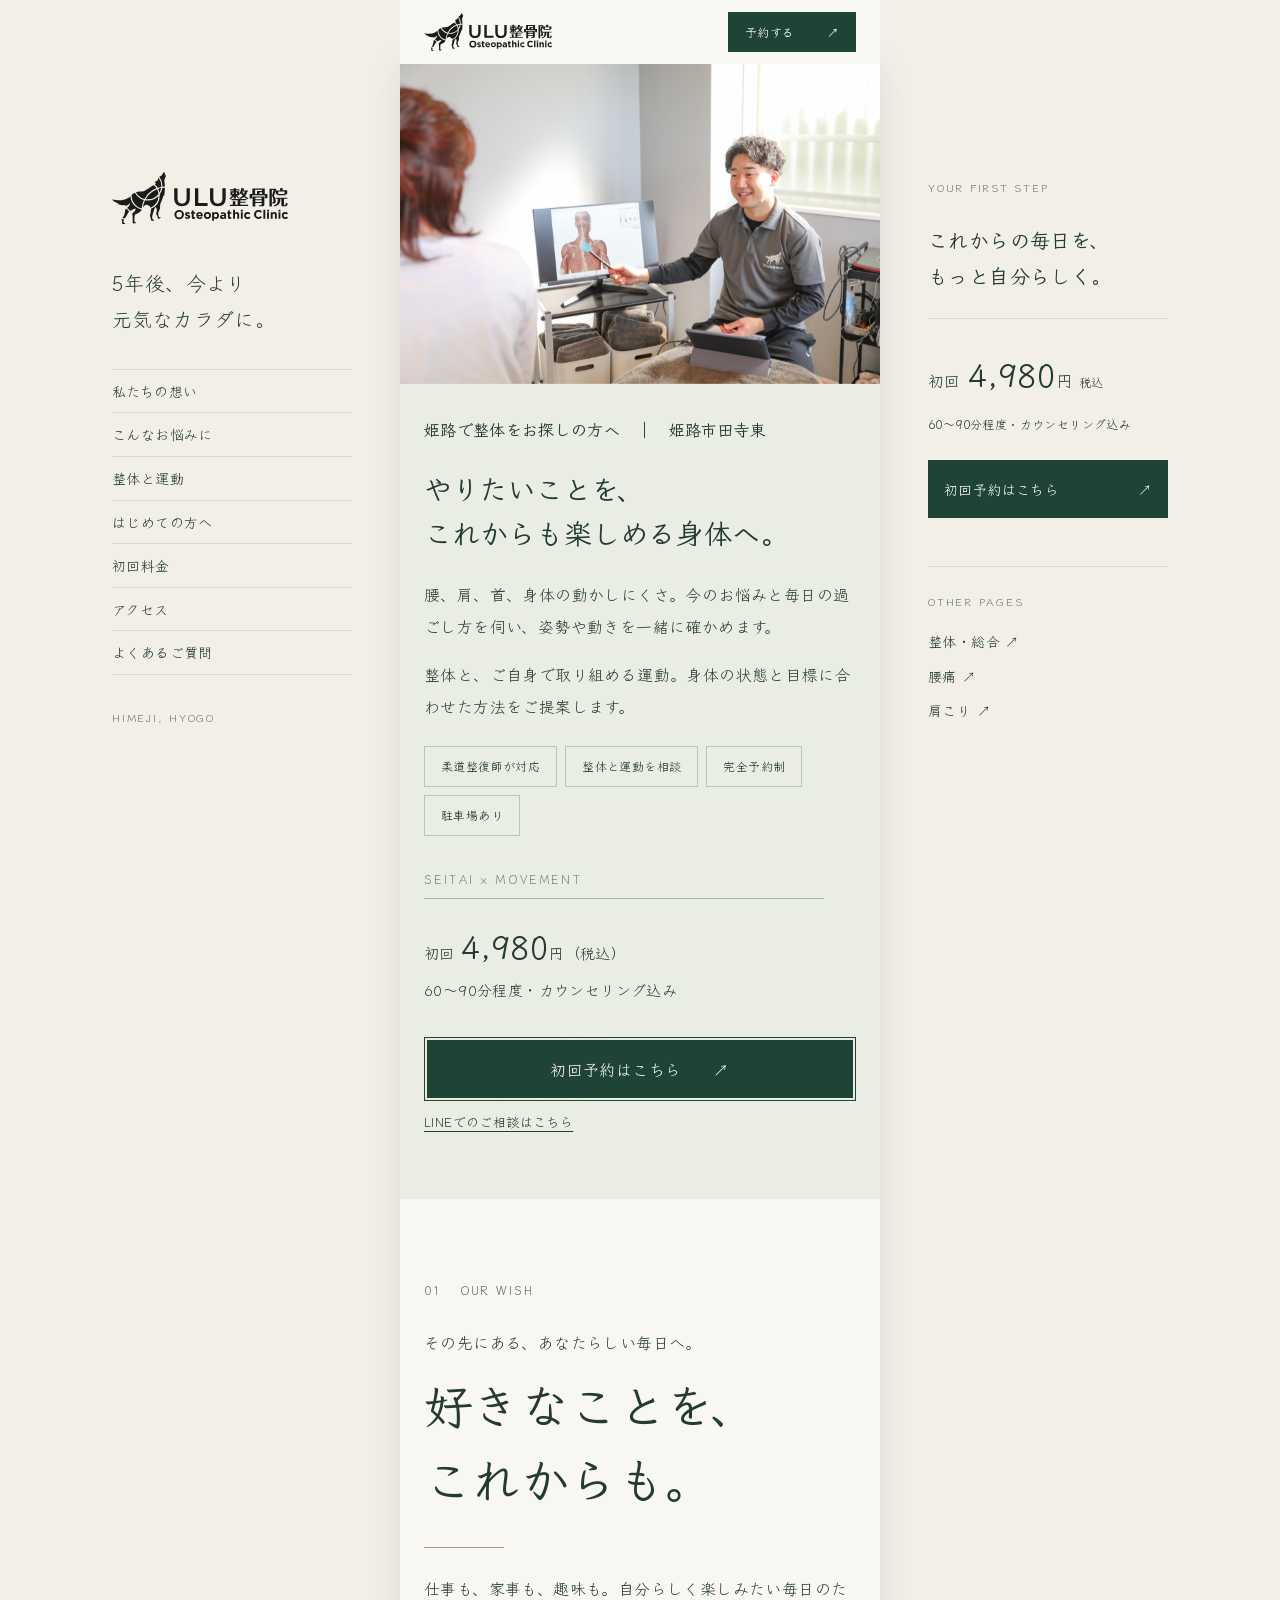
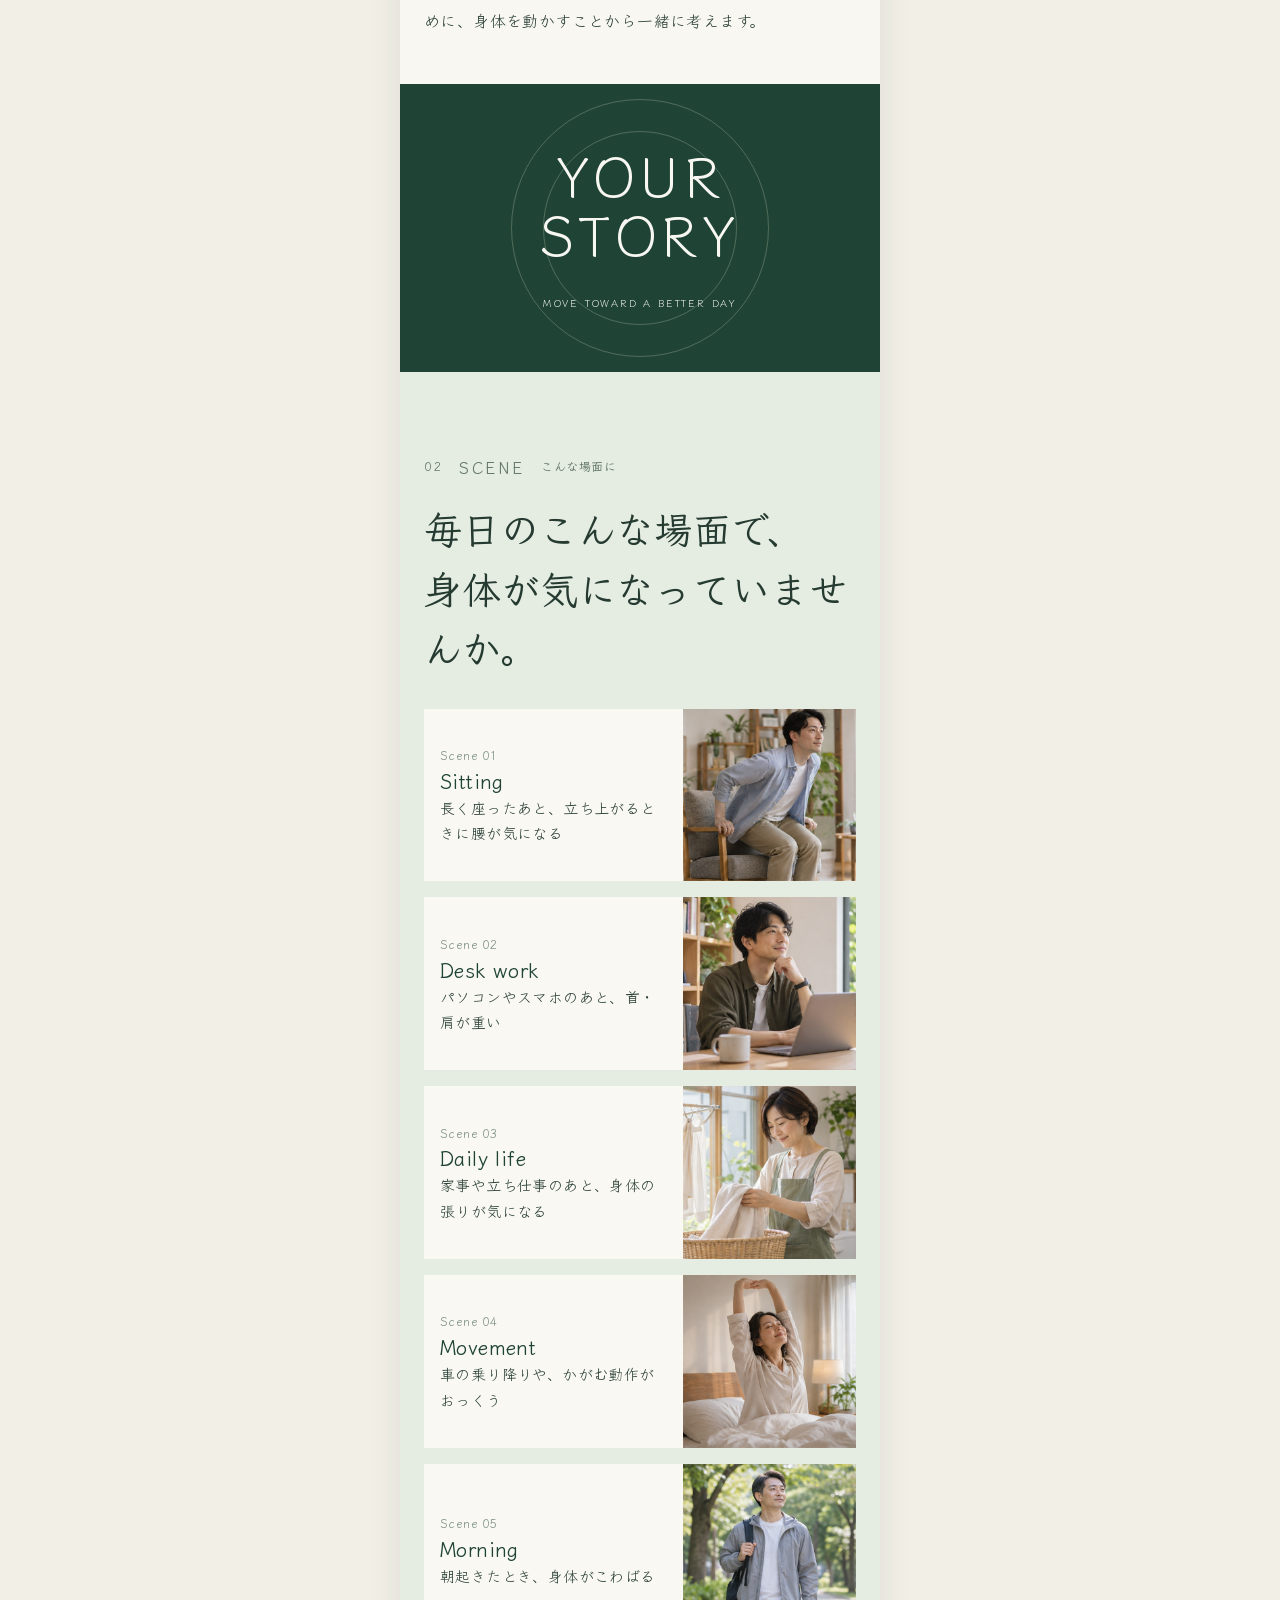
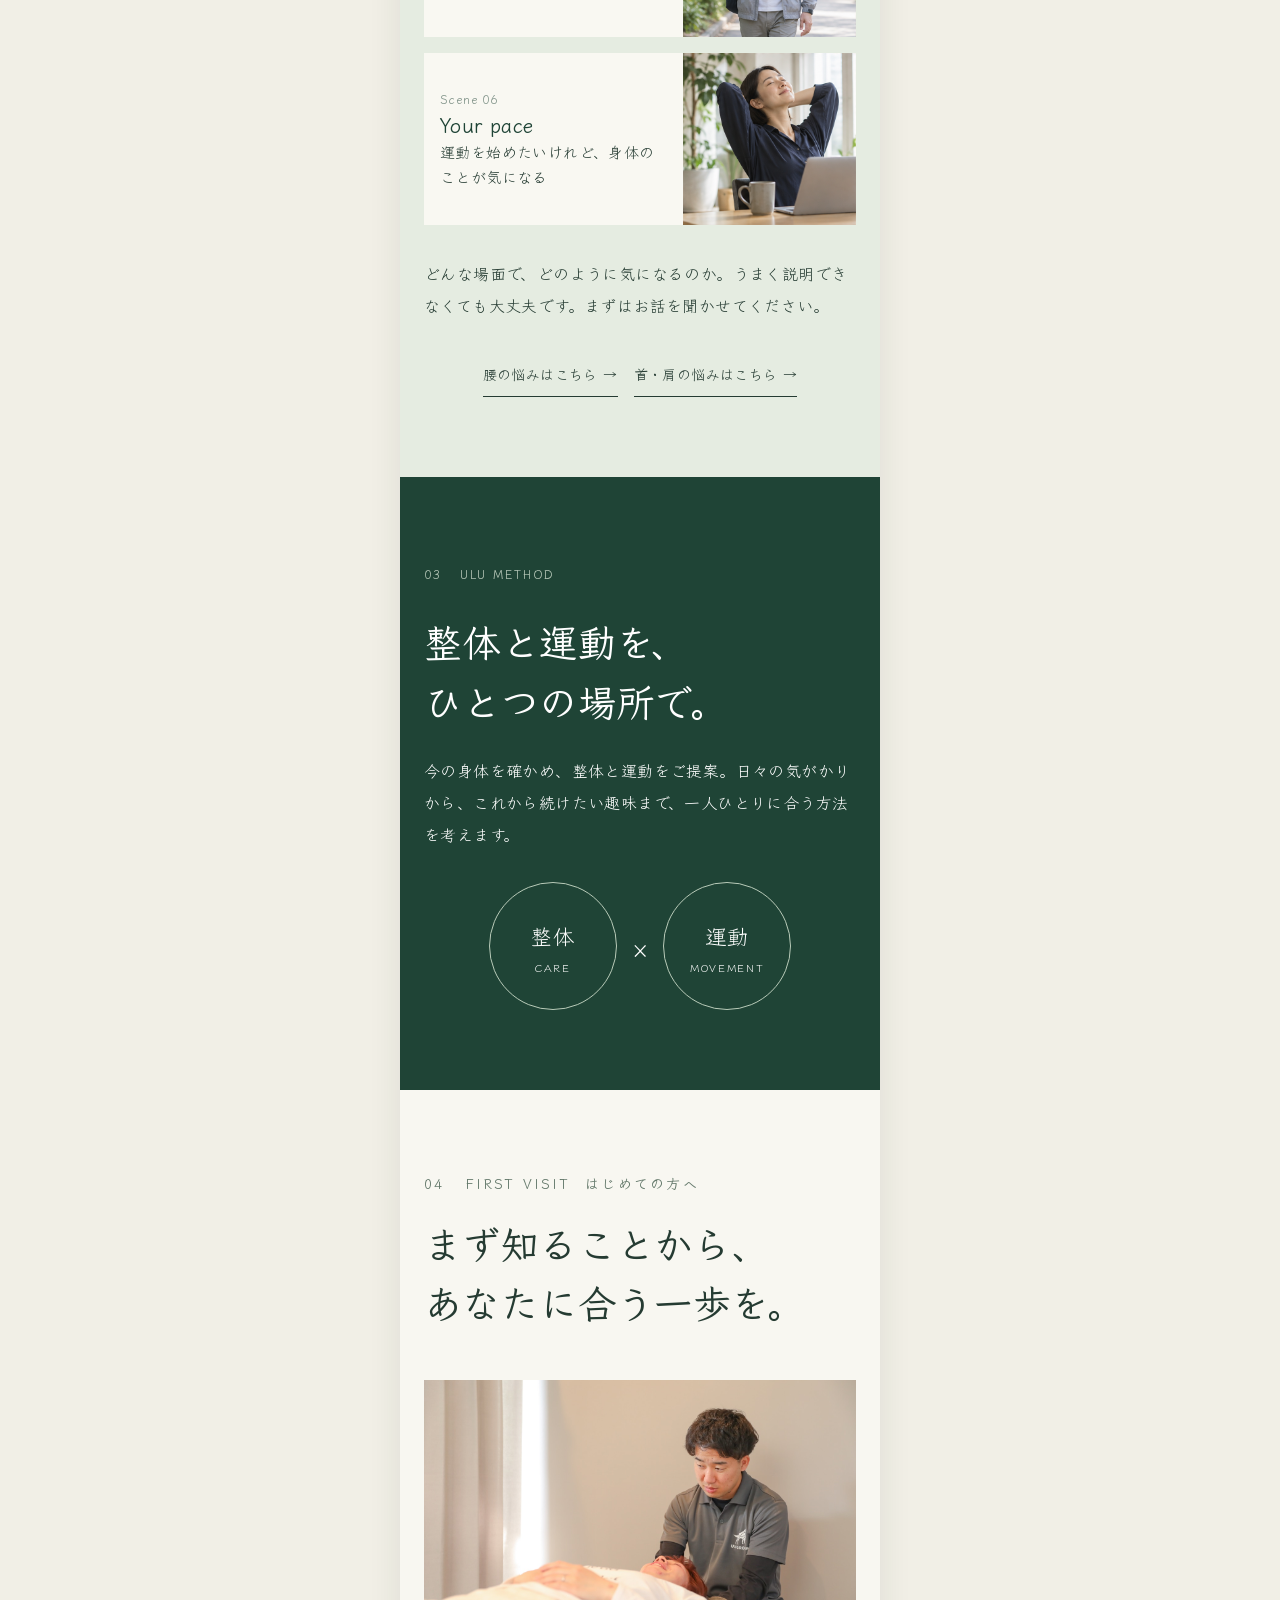
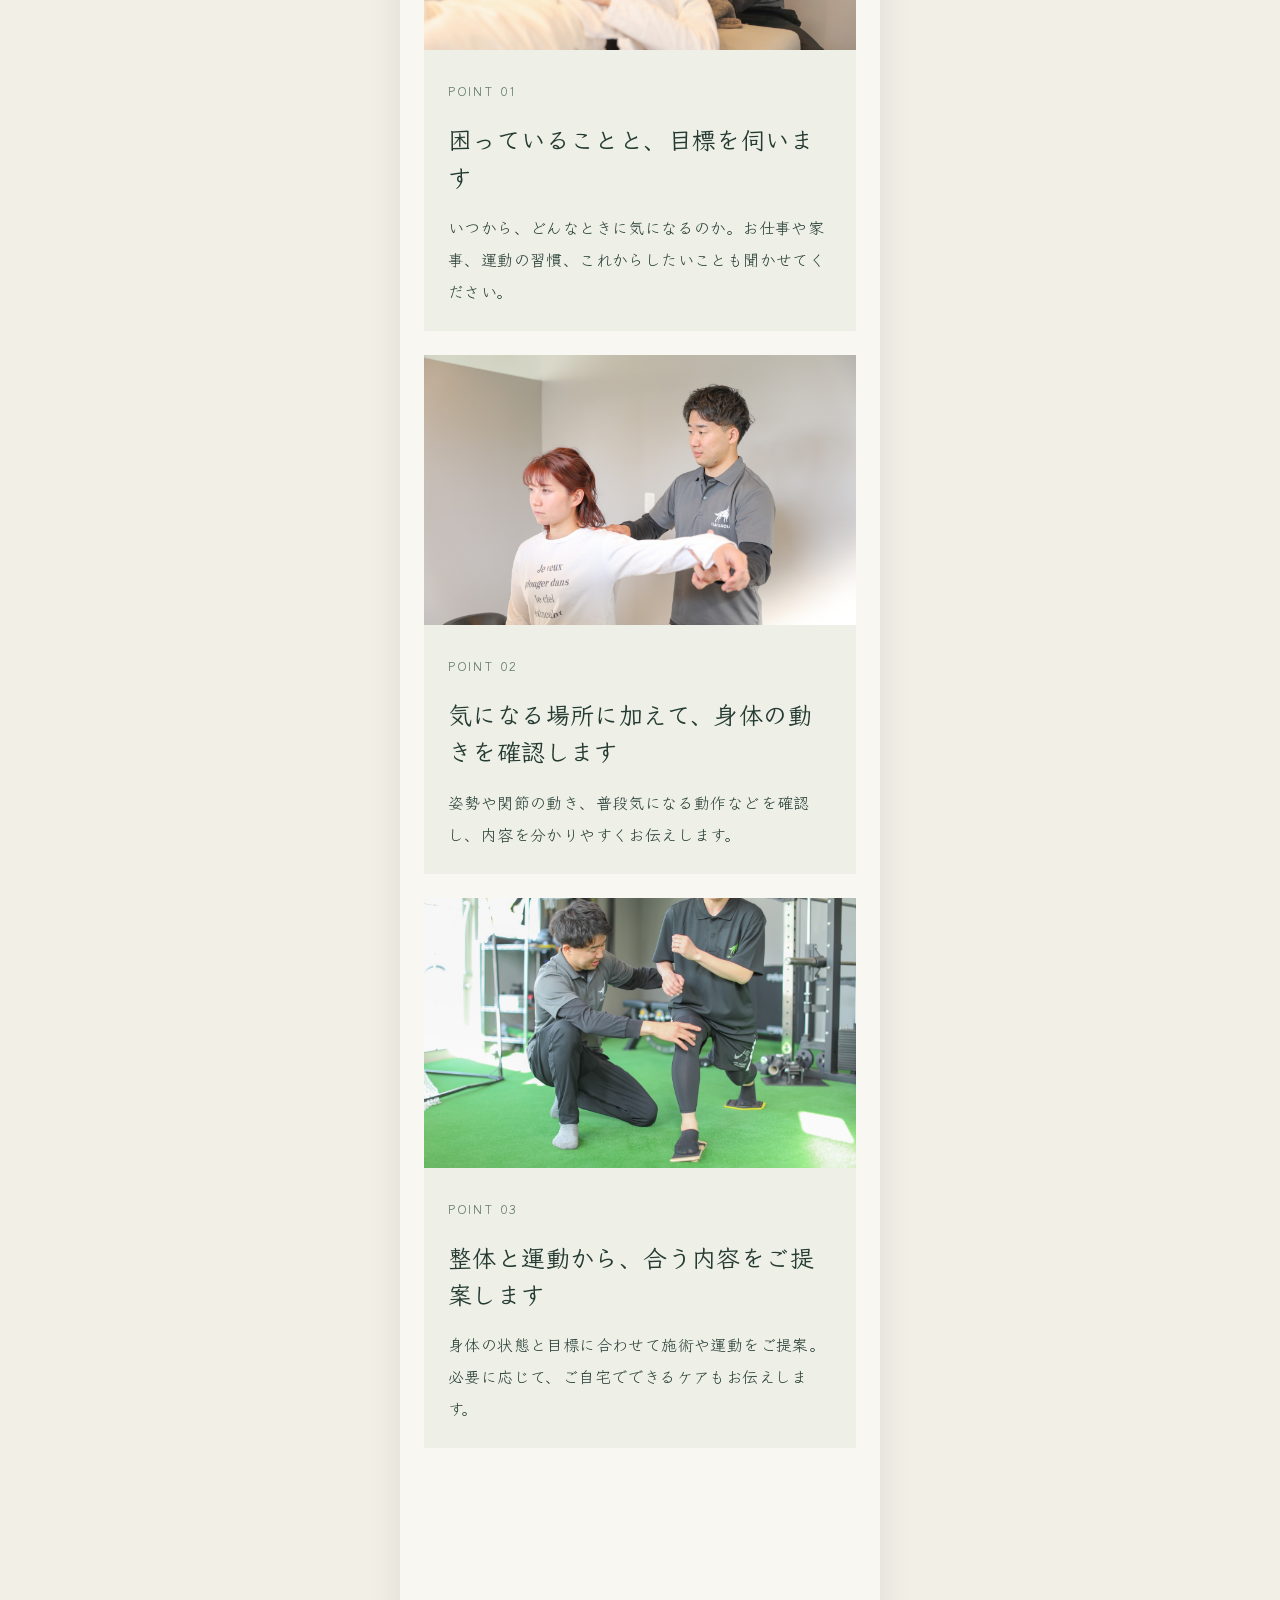
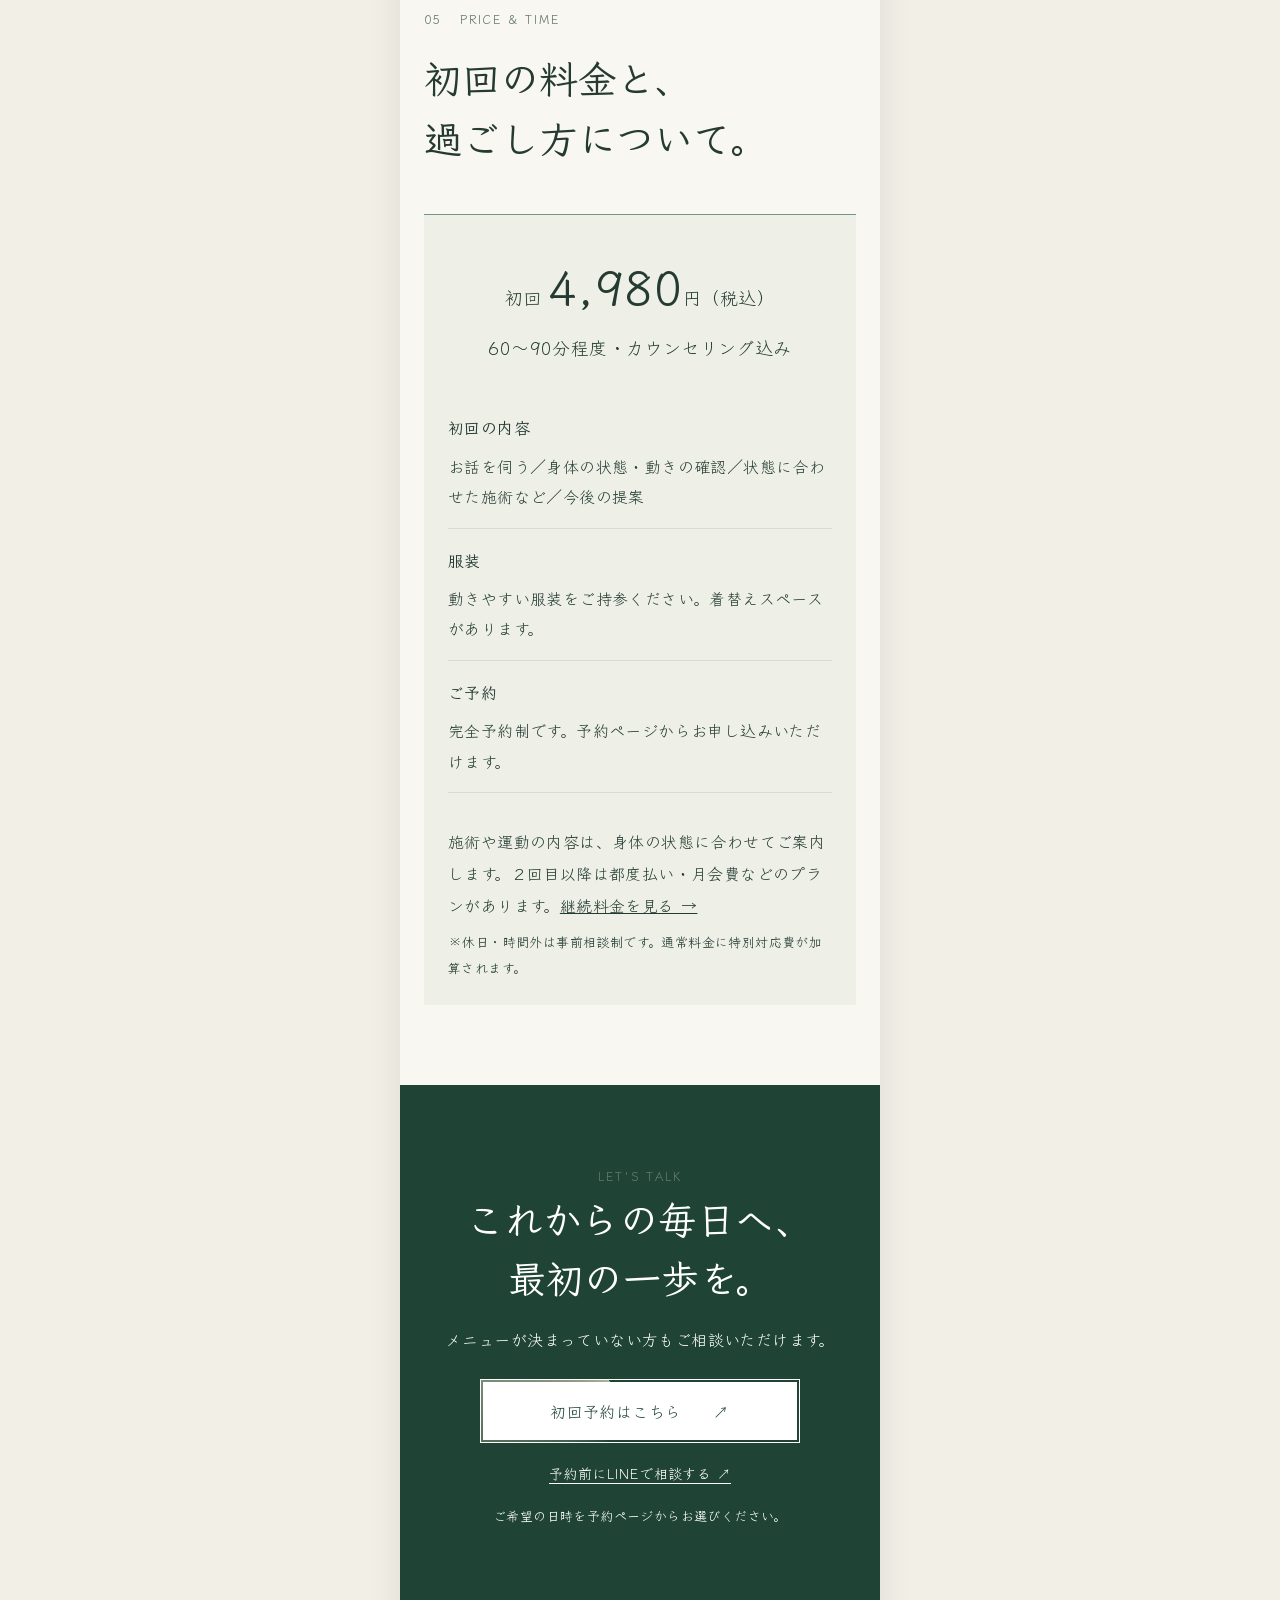
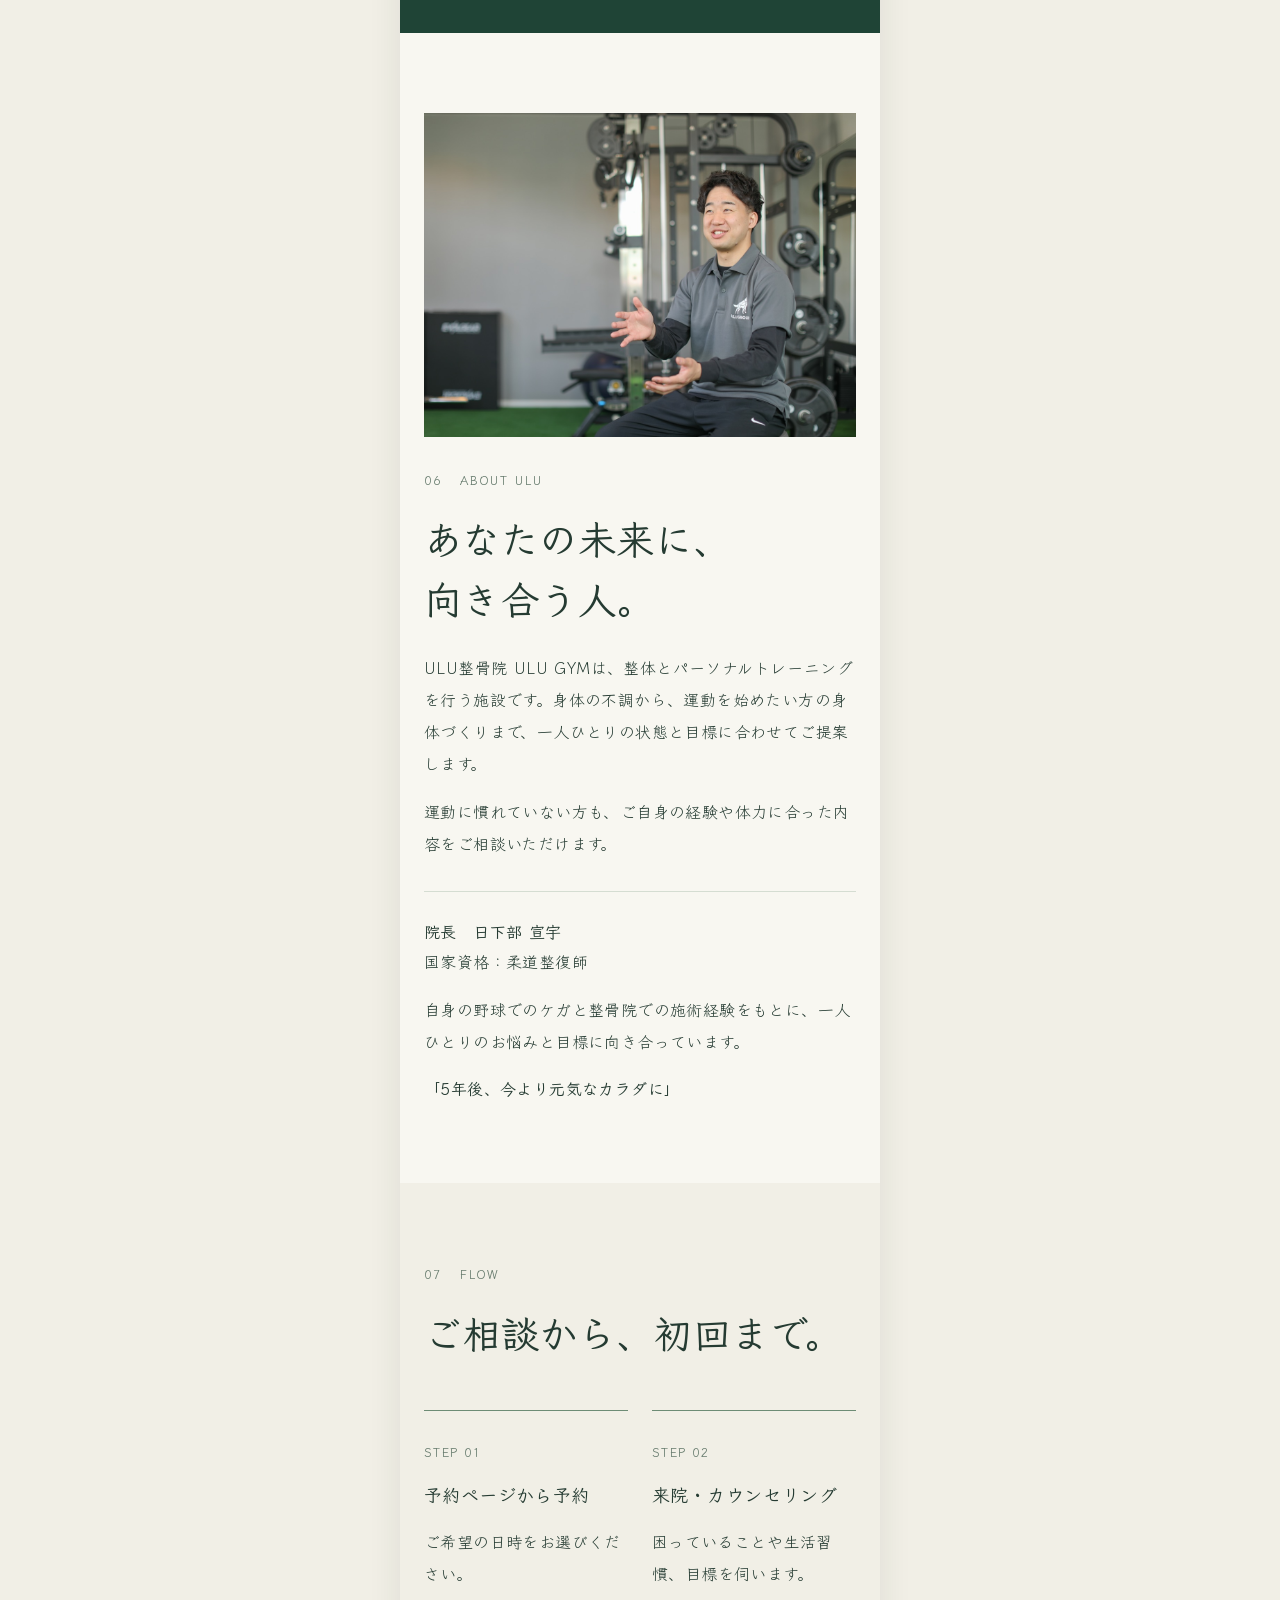
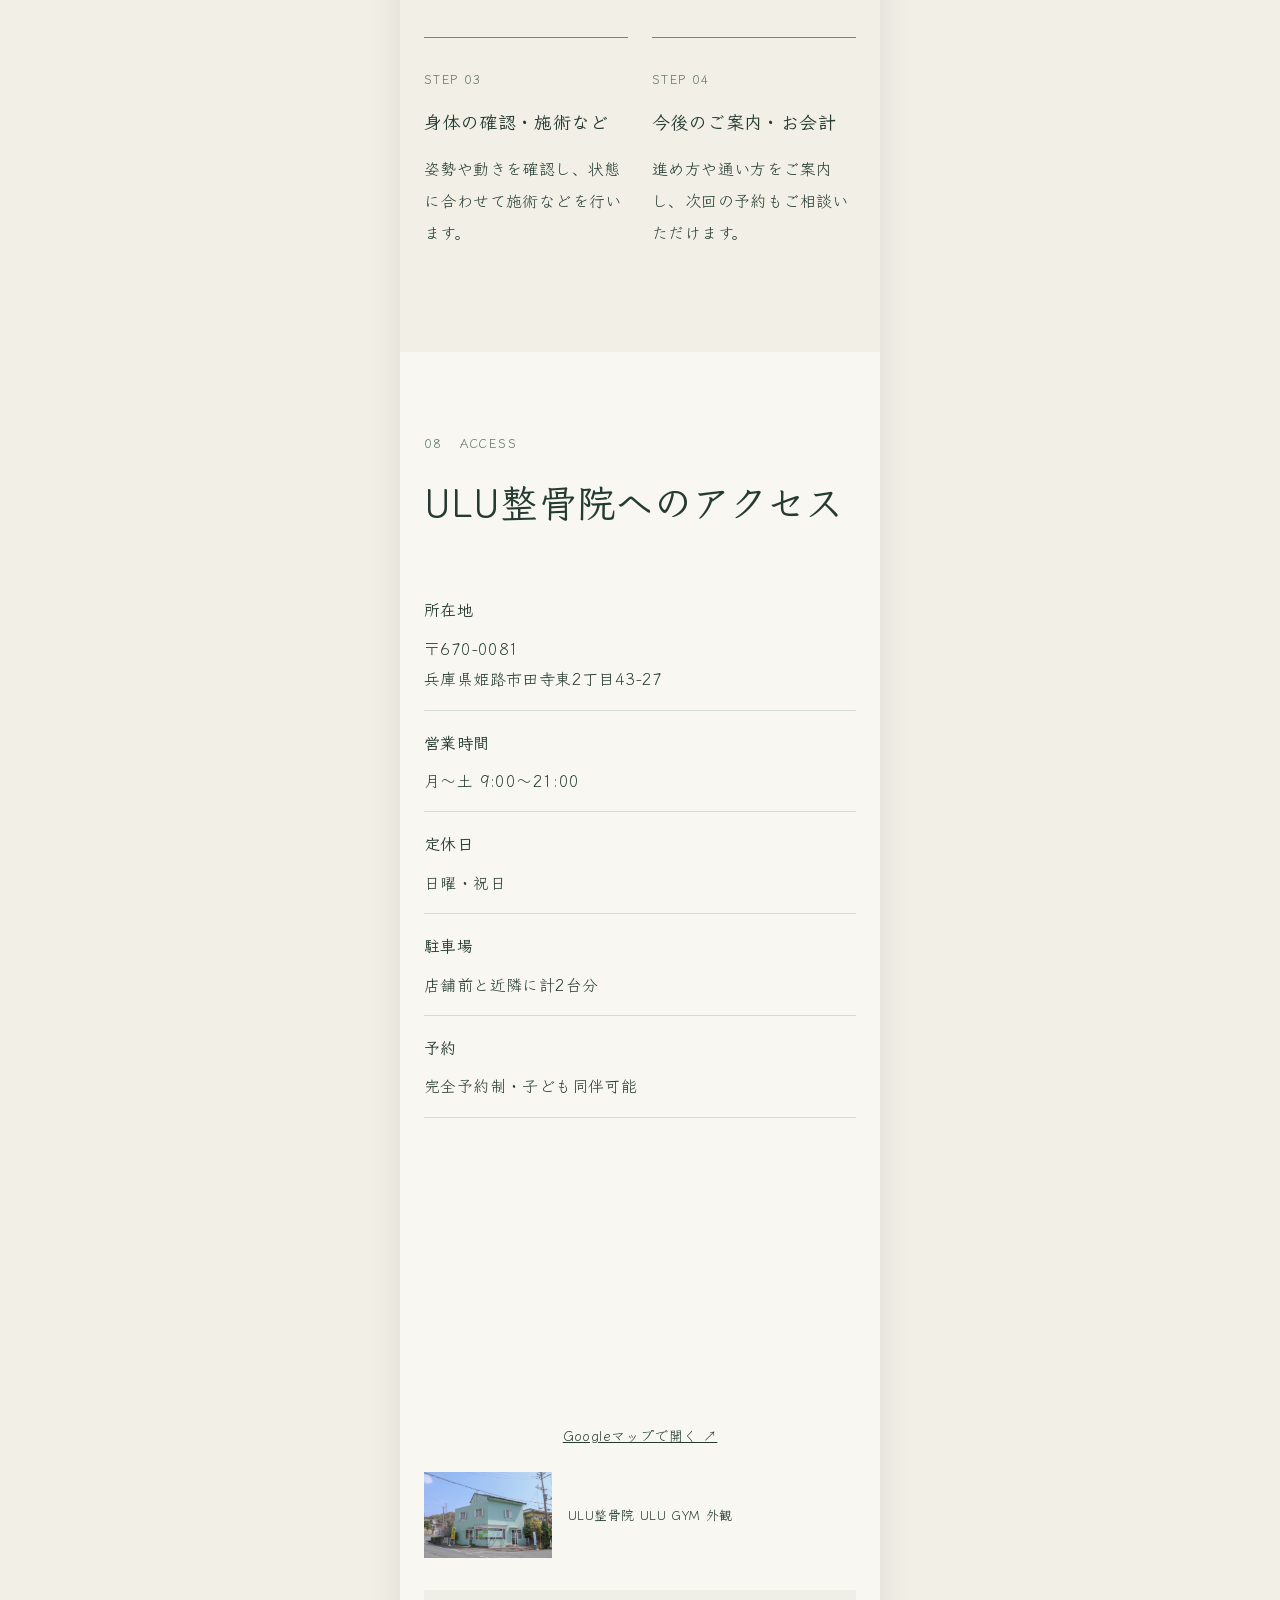
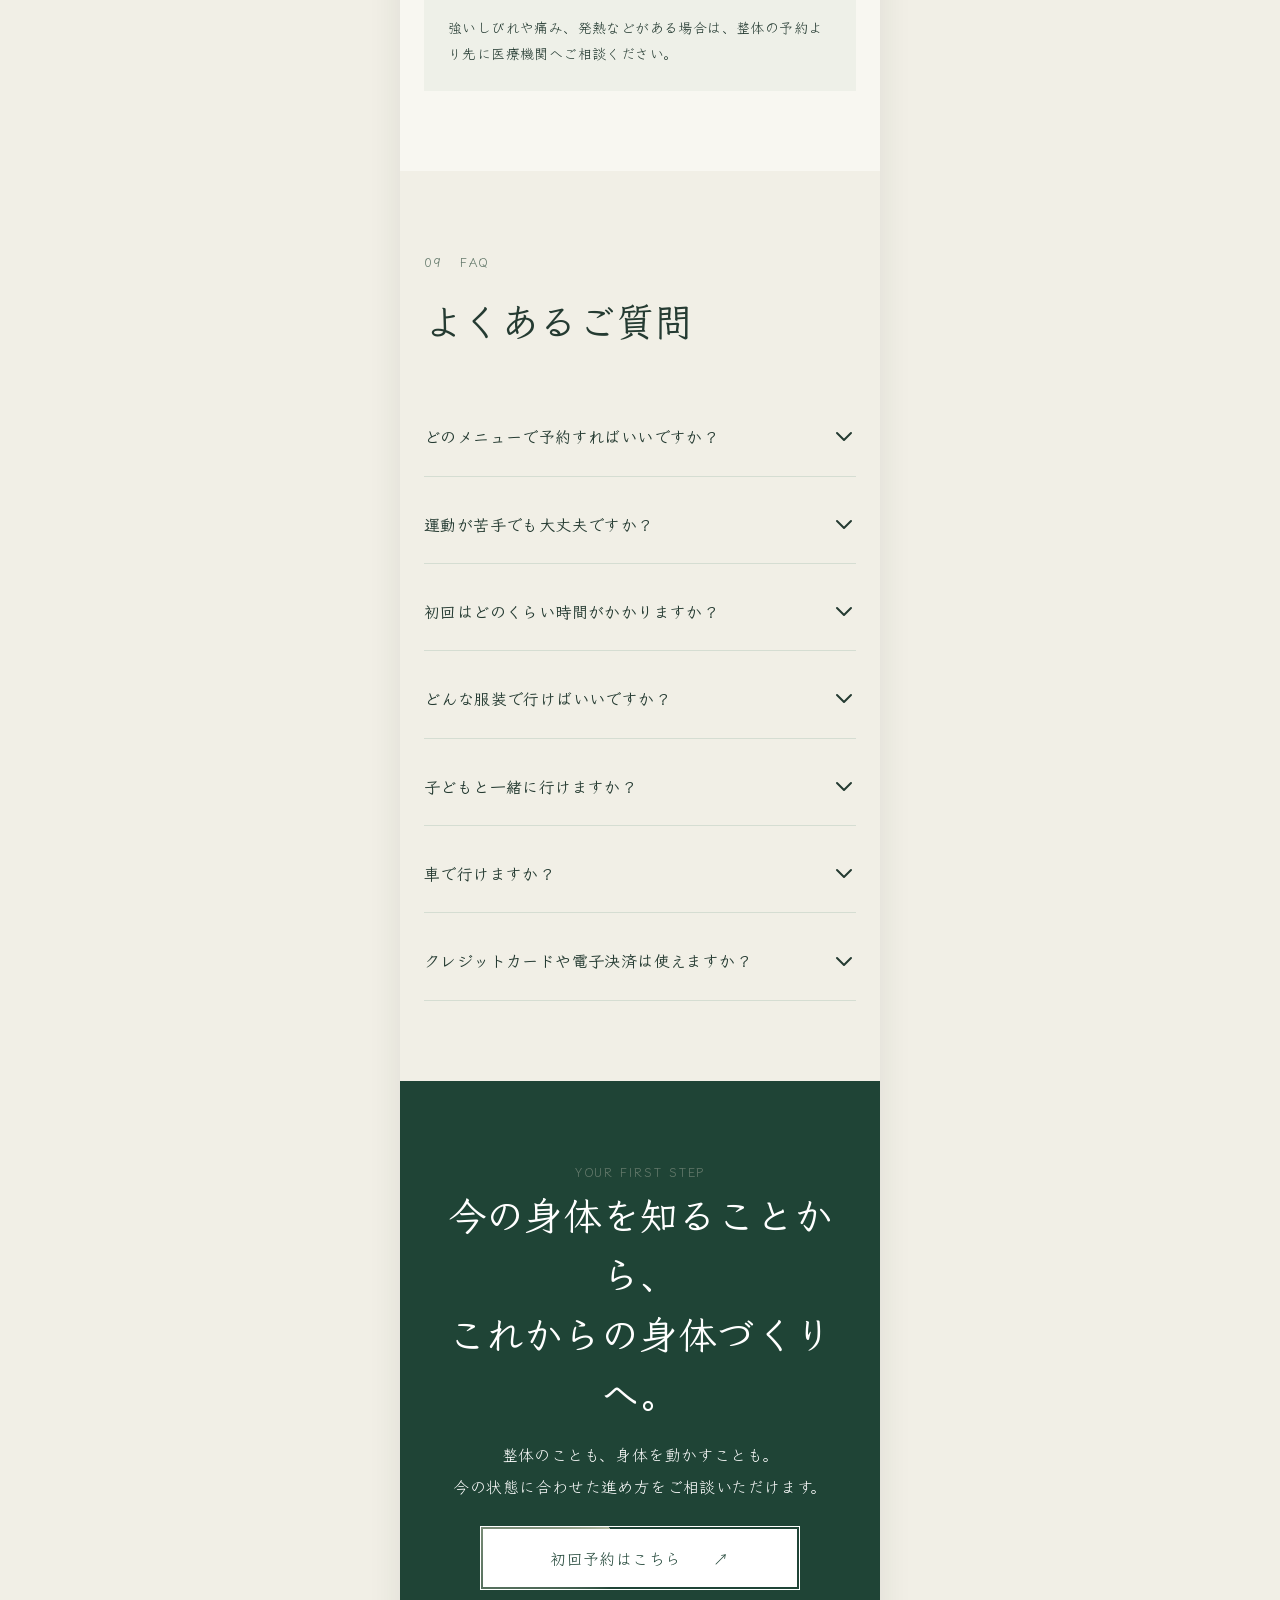
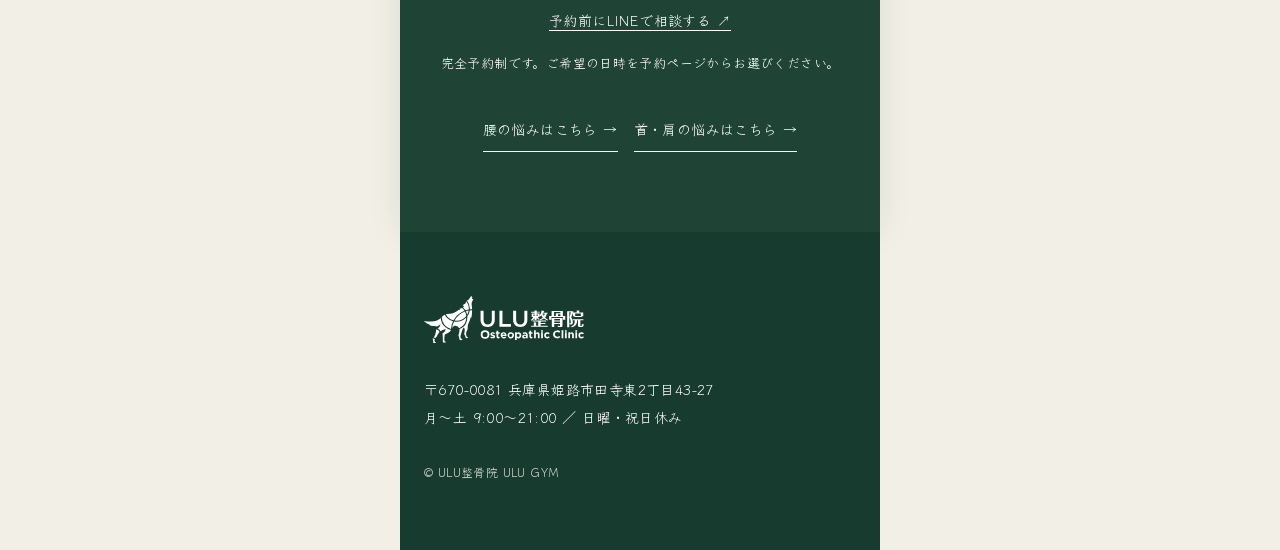
==== index.html @ b22b10d1 "Prepare LP measurement for GTM" ====
<!doctype html><html lang="ja"><head><meta charset="utf-8"><meta name="viewport" content="width=device-width,initial-scale=1"><meta name="description" content="姫路市田寺東のULU整骨院。整体と運動を通じて、身体の悩みやこれからの目標に合わせたケアをご提案します。"><title>姫路で整体をお探しの方へ｜ULU整骨院</title><link rel="stylesheet" href="style.css?v=11"><script defer src="motion.js?v=1"></script><script>(function(w,d,s,l,i){w[l]=w[l]||[];w[l].push({'gtm.start':new Date().getTime(),event:'gtm.js'});var f=d.getElementsByTagName(s)[0],j=d.createElement(s),dl=l!='dataLayer'?'&l='+l:'';j.async=true;j.src='https://www.googletagmanager.com/gtm.js?id='+i+dl;f.parentNode.insertBefore(j,f);})(window,document,'script','dataLayer','GTM-WN6FW2GV');</script><script defer src="tracking.js?v=1"></script></head><body data-theme="general"><noscript><iframe src="https://www.googletagmanager.com/ns.html?id=GTM-WN6FW2GV" height="0" width="0" style="display:none;visibility:hidden" title="Google Tag Manager"></iframe></noscript><header><a class="logo" href="index.html" aria-label="ULU整骨院 トップ"><img src="assets/ulu-clinic-logo-black.svg" alt="" width="136" height="40"></a><span>姫路市田寺東・完全予約制</span><a class="head-cta" href="https://appointment-system.net/book?src=lp_top">予約する <b>↗</b></a></header><main id="app"><section id="top" class="hero"><div class="wrap hero-grid"><div class="hero-copy"><div class="eyebrow">姫路で整体をお探しの方へ　｜　姫路市田寺東</div><h1>やりたいことを、<br>これからも楽しめる身体へ。</h1><p>腰、肩、首、身体の動かしにくさ。今のお悩みと毎日の過ごし方を伺い、姿勢や動きを一緒に確かめます。</p><p>整体と、ご自身で取り組める運動。身体の状態と目標に合わせた方法をご提案します。</p><div class="tags"><span>柔道整復師が対応</span><span>整体と運動を相談</span><span>完全予約制</span><span>駐車場あり</span></div><div class="hero-kicker">SEITAI <span>×</span> MOVEMENT</div><div class="price-inline">初回 <strong>4,980</strong>円（税込）<br>60〜90分程度・カウンセリング込み</div><a class="button shimmer-button" href="https://appointment-system.net/book?src=lp_top"><span class="shimmer-spark" aria-hidden="true"><span class="shimmer-spin"></span></span><span class="shimmer-label">初回予約はこちら <span>↗</span></span></a><p class="note"><a href="https://lin.ee/pum599o">LINEでのご相談はこちら</a></p></div><div class="hero-photo"><img src="assets/consultation.jpg" alt="身体の相談を受ける院長"></div></div></section><section id="vision" class="story-intro"><div class="wrap story-wrap"><div class="story-content"><div class="story-label">01 &nbsp; OUR WISH</div><p class="story-overline">その先にある、あなたらしい毎日へ。</p><h2>好きなことを、<br>これからも。</h2><div class="story-line"></div><p>仕事も、家事も、趣味も。自分らしく楽しみたい毎日のために、身体を動かすことから一緒に考えます。</p></div><div class="story-image" aria-hidden="true"><span>YOUR<br>STORY</span><small>MOVE TOWARD A BETTER DAY</small></div></div></section><section id="scenes" class="section scene-section"><div class="wrap"><div class="section-head"><div class="en scene-heading"><small>02</small> SCENE <span>こんな場面に</span></div><h2>毎日のこんな場面で、<br>身体が気になっていませんか。</h2></div><div class="scenes"><div class="scene"><div class="scene-copy"><b>Scene 01</b><span class="scene-name">Sitting</span><p>長く座ったあと、立ち上がるときに腰が気になる</p></div><div class="scene-photo" aria-hidden="true" style="background-image:url(assets/scene-grid-b.png);background-position:50% 0%"></div></div><div class="scene"><div class="scene-copy"><b>Scene 02</b><span class="scene-name">Desk work</span><p>パソコンやスマホのあと、首・肩が重い</p></div><div class="scene-photo" aria-hidden="true" style="background-image:url(assets/life-scenes.jpg);background-position:0% 0%"></div></div><div class="scene"><div class="scene-copy"><b>Scene 03</b><span class="scene-name">Daily life</span><p>家事や立ち仕事のあと、身体の張りが気になる</p></div><div class="scene-photo" aria-hidden="true" style="background-image:url(assets/life-scenes.jpg);background-position:0% 100%"></div></div><div class="scene"><div class="scene-copy"><b>Scene 04</b><span class="scene-name">Movement</span><p>車の乗り降りや、かがむ動作がおっくう</p></div><div class="scene-photo" aria-hidden="true" style="background-image:url(assets/scene-grid-b.png);background-position:100% 0%"></div></div><div class="scene"><div class="scene-copy"><b>Scene 05</b><span class="scene-name">Morning</span><p>朝起きたとき、身体がこわばる</p></div><div class="scene-photo" aria-hidden="true" style="background-image:url(assets/scene-grid-b.png);background-position:0% 100%"></div></div><div class="scene"><div class="scene-copy"><b>Scene 06</b><span class="scene-name">Your pace</span><p>運動を始めたいけれど、身体のことが気になる</p></div><div class="scene-photo" aria-hidden="true" style="background-image:url(assets/scene-grid-b.png);background-position:50% 100%"></div></div></div><p class="after">どんな場面で、どのように気になるのか。うまく説明できなくても大丈夫です。まずはお話を聞かせてください。</p><div class="links"><a href="back.html">腰の悩みはこちら →</a><a href="shoulder.html">首・肩の悩みはこちら →</a></div></div></section><section id="method" class="feature-section"><div class="wrap feature-wrap"><div><span class="feature-label">03 &nbsp; ULU METHOD</span><h2>整体と運動を、<br>ひとつの場所で。</h2><p>今の身体を確かめ、整体と運動をご提案。日々の気がかりから、これから続けたい趣味まで、一人ひとりに合う方法を考えます。</p></div><div class="feature-pair"><span>整体<small>CARE</small></span><b>×</b><span>運動<small>MOVEMENT</small></span></div></div></section><section id="first-visit" class="section soft first-section"><div class="wrap"><div class="section-head"><div class="en point-heading">04 &nbsp; FIRST VISIT <span>はじめての方へ</span></div><h2>まず知ることから、<br>あなたに合う一歩を。</h2></div><div class="points"><div class="point"><img src="assets/treatment.jpg" alt="施術の様子" loading="lazy"><div class="point-copy"><strong>POINT 01</strong><h3>困っていることと、目標を伺います</h3><p>いつから、どんなときに気になるのか。お仕事や家事、運動の習慣、これからしたいことも聞かせてください。</p></div></div><div class="point"><img src="assets/shoulder-check.jpg" alt="身体の動きを確認する様子" loading="lazy"><div class="point-copy"><strong>POINT 02</strong><h3>気になる場所に加えて、身体の動きを確認します</h3><p>姿勢や関節の動き、普段気になる動作などを確認し、内容を分かりやすくお伝えします。</p></div></div><div class="point"><img src="assets/movement.jpg" alt="身体の動かし方を確認する様子" loading="lazy"><div class="point-copy"><strong>POINT 03</strong><h3>整体と運動から、合う内容をご提案します</h3><p>身体の状態と目標に合わせて施術や運動をご提案。必要に応じて、ご自宅でできるケアもお伝えします。</p></div></div></div></div></section><section id="price" class="section"><div class="wrap"><div class="section-head"><div class="en">05 &nbsp; PRICE & TIME</div><h2>初回の料金と、<br>過ごし方について。</h2></div><div class="pricebox"><div class="price-number">初回 <strong>4,980</strong>円（税込）<br><span>60〜90分程度・カウンセリング込み</span></div><dl><div><dt>初回の内容</dt><dd>お話を伺う／身体の状態・動きの確認／状態に合わせた施術など／今後の提案</dd></div><div><dt>服装</dt><dd>動きやすい服装をご持参ください。着替えスペースがあります。</dd></div><div><dt>ご予約</dt><dd>完全予約制です。予約ページからお申し込みいただけます。</dd></div></dl><p>施術や運動の内容は、身体の状態に合わせてご案内します。２回目以降は都度払い・月会費などのプランがあります。<a href="https://ulu-gym-seikotsu.com/introduce/price/">継続料金を見る →</a></p><p class="note">※休日・時間外は事前相談制です。通常料金に特別対応費が加算されます。</p></div></div></section><section class="cta"><div class="en">LET'S TALK</div><h2>これからの毎日へ、<br>最初の一歩を。</h2><p>メニューが決まっていない方もご相談いただけます。</p><a class="button shimmer-button" href="https://appointment-system.net/book?src=lp_top"><span class="shimmer-spark" aria-hidden="true"><span class="shimmer-spin"></span></span><span class="shimmer-label">初回予約はこちら <span>↗</span></span></a><p class="line-consult"><a href="https://lin.ee/pum599o">予約前にLINEで相談する ↗</a></p><p class="note">ご希望の日時を予約ページからお選びください。</p></section><section class="section"><div class="wrap about"><img src="assets/director.jpg" alt="ULU整骨院 院長の紹介" loading="lazy"><div><div class="en">06 &nbsp; ABOUT ULU</div><h2>あなたの未来に、<br>向き合う人。</h2><p>ULU整骨院 ULU GYMは、整体とパーソナルトレーニングを行う施設です。身体の不調から、運動を始めたい方の身体づくりまで、一人ひとりの状態と目標に合わせてご提案します。</p><p>運動に慣れていない方も、ご自身の経験や体力に合った内容をご相談いただけます。</p><div class="name"><b>院長　日下部 宣宇</b><br>国家資格：柔道整復師<p>自身の野球でのケガと整骨院での施術経験をもとに、一人ひとりのお悩みと目標に向き合っています。</p><b>「5年後、今より元気なカラダに」</b></div></div></div></section><section class="section soft"><div class="wrap"><div class="section-head"><div class="en">07 &nbsp; FLOW</div><h2>ご相談から、初回まで。</h2></div><div class="steps"><div class="step"><b>STEP 01</b><h3>予約ページから予約</h3><p>ご希望の日時をお選びください。</p></div><div class="step"><b>STEP 02</b><h3>来院・カウンセリング</h3><p>困っていることや生活習慣、目標を伺います。</p></div><div class="step"><b>STEP 03</b><h3>身体の確認・施術など</h3><p>姿勢や動きを確認し、状態に合わせて施術などを行います。</p></div><div class="step"><b>STEP 04</b><h3>今後のご案内・お会計</h3><p>進め方や通い方をご案内し、次回の予約もご相談いただけます。</p></div></div></div></section><section id="access" class="section"><div class="wrap"><div class="section-head"><div class="en">08 &nbsp; ACCESS</div><h2>ULU整骨院へのアクセス</h2></div><div class="access"><div><dl><div><dt>所在地</dt><dd>〒670-0081<br>兵庫県姫路市田寺東2丁目43-27</dd></div><div><dt>営業時間</dt><dd>月〜土 9:00〜21:00</dd></div><div><dt>定休日</dt><dd>日曜・祝日</dd></div><div><dt>駐車場</dt><dd>店舗前と近隣に計2台分</dd></div><div><dt>予約</dt><dd>完全予約制・子ども同伴可能</dd></div></dl></div><div><iframe class="map" title="ULU整骨院の地図" loading="lazy" src="https://maps.google.com/maps?q=%E5%85%B5%E5%BA%AB%E7%9C%8C%E5%A7%AB%E8%B7%AF%E5%B8%82%E7%94%B0%E5%AF%BA%E6%9D%B12%E4%B8%81%E7%9B%AE43-27&output=embed"></iframe><a class="map-link" href="https://www.google.com/maps/search/?api=1&amp;query=34.8591765%2C134.6760666">Googleマップで開く ↗</a></div></div><div class="access-photo"><img src="assets/clinic.jpg" alt="ULU整骨院 ULU GYMの外観" loading="lazy"><span>ULU整骨院 ULU GYM 外観</span></div><div class="warning">強いしびれや痛み、発熱などがある場合は、整体の予約より先に医療機関へご相談ください。</div></div></section><section id="faq" class="section soft"><div class="wrap"><div class="section-head"><div class="en">09 &nbsp; FAQ</div><h2>よくあるご質問</h2></div><div class="faq"><details class="group"><summary><span>どのメニューで予約すればいいですか？</span><svg aria-hidden="true" xmlns="http://www.w3.org/2000/svg" fill="none" viewBox="0 0 24 24" stroke="currentColor"><path stroke-linecap="round" stroke-linejoin="round" stroke-width="2" d="M19 9l-7 7-7-7" /></svg></summary><div class="answer"><p>迷う場合は、<a href="https://lin.ee/pum599o">LINEでお悩みやご希望をお知らせください</a>。身体の状態と目的を伺い、合う内容をご提案します。</p></div></details><details class="group"><summary><span>運動が苦手でも大丈夫ですか？</span><svg aria-hidden="true" xmlns="http://www.w3.org/2000/svg" fill="none" viewBox="0 0 24 24" stroke="currentColor"><path stroke-linecap="round" stroke-linejoin="round" stroke-width="2" d="M19 9l-7 7-7-7" /></svg></summary><div class="answer"><p>運動経験や体力、身体の状態に合わせた内容をご提案します。運動に慣れていない方もご相談ください。</p></div></details><details class="group"><summary><span>初回はどのくらい時間がかかりますか？</span><svg aria-hidden="true" xmlns="http://www.w3.org/2000/svg" fill="none" viewBox="0 0 24 24" stroke="currentColor"><path stroke-linecap="round" stroke-linejoin="round" stroke-width="2" d="M19 9l-7 7-7-7" /></svg></summary><div class="answer"><p>カウンセリングを含めて60〜90分程度です。時間に余裕をもってお越しください。</p></div></details><details class="group"><summary><span>どんな服装で行けばいいですか？</span><svg aria-hidden="true" xmlns="http://www.w3.org/2000/svg" fill="none" viewBox="0 0 24 24" stroke="currentColor"><path stroke-linecap="round" stroke-linejoin="round" stroke-width="2" d="M19 9l-7 7-7-7" /></svg></summary><div class="answer"><p>Tシャツやジャージなど、動きやすい服装をご持参ください。着替えスペースがあります。</p></div></details><details class="group"><summary><span>子どもと一緒に行けますか？</span><svg aria-hidden="true" xmlns="http://www.w3.org/2000/svg" fill="none" viewBox="0 0 24 24" stroke="currentColor"><path stroke-linecap="round" stroke-linejoin="round" stroke-width="2" d="M19 9l-7 7-7-7" /></svg></summary><div class="answer"><p>はい。子ども同伴でお越しいただけます。ご予約時にお知らせください。</p></div></details><details class="group"><summary><span>車で行けますか？</span><svg aria-hidden="true" xmlns="http://www.w3.org/2000/svg" fill="none" viewBox="0 0 24 24" stroke="currentColor"><path stroke-linecap="round" stroke-linejoin="round" stroke-width="2" d="M19 9l-7 7-7-7" /></svg></summary><div class="answer"><p>はい。店舗前と近隣に、計2台分の駐車場があります。</p></div></details><details class="group"><summary><span>クレジットカードや電子決済は使えますか？</span><svg aria-hidden="true" xmlns="http://www.w3.org/2000/svg" fill="none" viewBox="0 0 24 24" stroke="currentColor"><path stroke-linecap="round" stroke-linejoin="round" stroke-width="2" d="M19 9l-7 7-7-7" /></svg></summary><div class="answer"><p>はい。クレジットカード・電子決済に対応しています。</p></div></details></div></div></section><section class="cta"><div class="en">YOUR FIRST STEP</div><h2>今の身体を知ることから、<br>これからの身体づくりへ。</h2><p>整体のことも、身体を動かすことも。<br>今の状態に合わせた進め方をご相談いただけます。</p><a class="button shimmer-button" href="https://appointment-system.net/book?src=lp_top"><span class="shimmer-spark" aria-hidden="true"><span class="shimmer-spin"></span></span><span class="shimmer-label">初回予約はこちら <span>↗</span></span></a><p class="line-consult"><a href="https://lin.ee/pum599o">予約前にLINEで相談する ↗</a></p><p class="note">完全予約制です。ご希望の日時を予約ページからお選びください。</p><div class="links"><a href="back.html">腰の悩みはこちら →</a><a href="shoulder.html">首・肩の悩みはこちら →</a></div></section></main><footer><div class="wrap"><a class="logo" href="index.html" aria-label="ULU整骨院 トップ"><img src="assets/ulu-clinic-logo-white.svg" alt="" width="160" height="48"></a><p>〒670-0081 兵庫県姫路市田寺東2丁目43-27<br>月〜土 9:00〜21:00 ／ 日曜・祝日休み</p><small>© ULU整骨院 ULU GYM</small></div></footer><aside class="mobile-booking" aria-label="初回予約"><div><span>初回</span><strong>4,980円</strong><small>（税込）</small></div><a href="https://appointment-system.net/book?src=lp_top">予約する <span aria-hidden="true">↗</span></a></aside><aside class="desktop-left" aria-label="ページ内のご案内"><div class="rail-inner"><a class="rail-brand" href="#top" aria-label="ページの先頭へ"><img src="assets/ulu-clinic-logo-black.svg" alt="ULU整骨院" width="176" height="56"></a><p class="rail-intro">5年後、今より<br>元気なカラダに。</p><nav aria-label="ページ内メニュー"><a href="#vision">私たちの想い</a><a href="#scenes">こんなお悩みに</a><a href="#method">整体と運動</a><a href="#first-visit">はじめての方へ</a><a href="#price">初回料金</a><a href="#access">アクセス</a><a href="#faq">よくあるご質問</a></nav><span class="rail-location">HIMEJI, HYOGO</span></div></aside><aside class="desktop-right" aria-label="ご予約と関連ページ"><div class="rail-inner"><p class="rail-label">YOUR FIRST STEP</p><p class="rail-heading">これからの毎日を、<br>もっと自分らしく。</p><div class="rail-price">初回 <strong>4,980</strong>円 <small>税込</small></div><p class="rail-note">60〜90分程度・カウンセリング込み</p><a class="rail-book" href="https://appointment-system.net/book?src=lp_top">初回予約はこちら <span aria-hidden="true">↗</span></a><div class="rail-links"><span>OTHER PAGES</span><a href="index.html">整体・総合 ↗</a><a href="back.html">腰痛 ↗</a><a href="shoulder.html">肩こり ↗</a></div></div></aside></body></html>
---- style.css ----
@font-face{font-family:'Klee Subset';src:url('assets/fonts/KleeOne-Regular-subset.ttf') format('truetype');font-style:normal;font-weight:400;font-display:swap}
@font-face{font-family:'Klee Subset';src:url('assets/fonts/KleeOne-SemiBold-subset.ttf') format('truetype');font-style:normal;font-weight:600;font-display:swap}
@font-face{font-family:'Klee One';src:url('assets/fonts/KleeOne-Regular.ttf') format('truetype');font-style:normal;font-weight:400;font-display:swap}
@font-face{font-family:'Klee One';src:url('assets/fonts/KleeOne-SemiBold.ttf') format('truetype');font-style:normal;font-weight:600;font-display:swap}
:root{--ink:#253b32;--green:#335f4d;--deep:#1f4436;--muted:#64796b;--paper:#f8f7f1;--cream:#f1efe6;--sage:#e3ebe1;--line:#d5ddd2;--s1:8px;--s2:16px;--s3:24px;--s4:32px;--s5:40px;--s6:48px;--s8:64px;--s10:80px;--s12:96px;--s16:128px}
*{box-sizing:border-box}html{scroll-behavior:smooth}body{margin:0;background:var(--paper);color:var(--ink);font-family:'Klee Subset','Klee One',serif;font-size:16px;line-height:1.9;letter-spacing:.025em}a{color:inherit}img{display:block;max-width:100%}h1,h2,h3,p,dl{margin:0}h1,h2,h3{font-weight:600;line-height:1.55}h1{font-size:clamp(32px,4vw,56px)}h2{font-size:clamp(28px,3vw,40px)}h3{font-size:clamp(20px,2vw,24px)}p{line-height:2}header{height:80px;padding:0 var(--s6);display:flex;align-items:center;gap:var(--s4);background:var(--paper);position:relative;z-index:2}header span{margin-left:auto;font-size:13px;color:var(--muted)}.logo{font-family:'Klee Subset','Klee One',serif;font-weight:600;letter-spacing:.15em;font-size:32px;text-decoration:none;color:var(--deep);white-space:nowrap}.logo small{font-size:12px;letter-spacing:.02em}.head-cta,.button{display:inline-flex;align-items:center;justify-content:center;gap:var(--s4);background:var(--deep);color:#fff;text-decoration:none;padding:var(--s2) var(--s4);border:1px solid var(--deep);border-radius:0;transition:background .3s,color .3s,transform .3s}.head-cta{font-size:13px;padding:var(--s1) var(--s3)}.button:hover,.head-cta:hover{background:#fff;color:var(--deep)}.button:focus-visible,a:focus-visible,summary:focus-visible{outline:3px solid #bb9b5b;outline-offset:4px}.wrap{width:min(100% - 64px,1120px);margin-inline:auto}.hero{background:#ebece3;overflow:hidden}.hero-grid{width:100%;display:grid;grid-template-columns:52% 48%;min-height:720px}.hero-copy{padding:var(--s12) var(--s8);align-self:center}.hero-copy h1{margin:var(--s4) 0;letter-spacing:.04em}.hero-copy p{max-width:560px;margin:0 0 var(--s2)}.eyebrow,.en,.story-label,.feature-label{color:var(--muted);font-size:12px;letter-spacing:.16em;font-weight:600}.hero-photo{position:relative;min-height:720px;overflow:hidden}.hero-photo img{position:absolute;width:100%;height:100%;object-fit:cover;object-position:75% center}.tags{display:flex;flex-wrap:wrap;gap:var(--s1);margin:var(--s3) 0}.tags span{border:1px solid #b6c7b8;padding:var(--s1) var(--s2);font-size:12px}.hero-kicker{font-size:12px;letter-spacing:.18em;color:#718478;margin:var(--s4) 0 var(--s1)}.price-inline{border-top:1px solid #a4b7a6;padding:var(--s2) 0;margin:0 0 var(--s2);max-width:400px;font-size:15px}.price-inline strong{font-size:32px}.hero .button{width:min(100%,320px)}.note{font-size:13px!important;margin-top:var(--s1)!important}.section{padding:var(--s16) 0}.soft{background:var(--cream)}.section-head{max-width:720px;margin:0 auto var(--s8);text-align:center}.section-head h2{margin-top:var(--s2)}.section-head .en{color:#789182}.story-intro{background:#f8f7f1}.story-wrap{width:100%;max-width:none;display:grid;grid-template-columns:1fr 1fr}.story-content{padding:var(--s16) var(--s8);align-self:center}.story-overline{margin:var(--s3) 0 var(--s1)}.story-content h2{font-size:clamp(32px,4vw,48px);margin:0 0 var(--s4)}.story-content p:last-child{max-width:440px;margin-top:var(--s3)}.story-line{height:1px;width:80px;background:#ad9878}.story-image{min-height:560px;background:url('assets/life-scenes.jpg') 100% 100%/300% 200% no-repeat}.scene-section{background:#e5ece1}.scene-section .section-head{text-align:left;margin-left:0}.scene-heading{display:flex;align-items:center;gap:var(--s2);font-size:16px}.scene-heading small{font-size:12px}.scene-heading span{font-size:12px;letter-spacing:.05em}.scenes{display:grid;grid-template-columns:repeat(2,1fr);gap:var(--s3)}.scene{display:grid;grid-template-columns:1fr 42%;min-height:192px;background:#f9f8f2;overflow:hidden}.scene-copy{padding:var(--s3);display:flex;flex-direction:column;justify-content:center}.scene-copy b{font-size:12px;color:#809389}.scene-name{font-size:24px;color:var(--deep);font-weight:600}.scene-copy p{font-size:15px;line-height:1.7}.scene-photo{min-height:192px;background-image:url('assets/life-scenes.jpg');background-size:300% 200%;background-repeat:no-repeat;transition:transform .8s ease}.scene:hover .scene-photo{transform:scale(1.04)}.after{max-width:680px;margin:var(--s8) auto var(--s4);text-align:center}.links{display:flex;flex-wrap:wrap;gap:var(--s2);justify-content:center}.links a{border-bottom:1px solid currentColor;text-decoration:none;padding:var(--s1) 0;font-size:14px}.feature-section{background:var(--deep);color:white;padding:var(--s16) 0}.feature-wrap{display:grid;grid-template-columns:1fr 1fr;gap:var(--s8);align-items:center}.feature-label{color:#b5c6b7}.feature-wrap h2{margin:var(--s3) 0}.feature-wrap p{max-width:480px}.feature-pair{display:flex;align-items:center;justify-content:center;gap:var(--s3)}.feature-pair span{width:176px;height:176px;border:1px solid #b9cbb9;display:flex;align-items:center;justify-content:center;flex-direction:column;border-radius:50%;font-size:24px}.feature-pair small{font-size:11px;letter-spacing:.15em}.feature-pair b{font-size:24px;font-weight:400}.first-section{background:#f8f7f1}.point-heading{font-size:14px}.point-heading span{margin-left:var(--s1)}.points{display:grid;gap:var(--s4)}.point{display:grid;grid-template-columns:1fr 1fr;gap:var(--s8);align-items:center;background:#f0f1e9}.point:nth-child(even) img{order:2}.point img{width:100%;height:100%;max-height:400px;aspect-ratio:4/3;object-fit:cover}.point-copy{padding:var(--s6)}.point-copy strong{font-size:12px;letter-spacing:.18em;color:#728c78}.point-copy h3{margin:var(--s2) 0}.pricebox{max-width:800px;margin:auto;background:#eef0e8;padding:var(--s8);border-top:1px solid #789583}.price-number{font-size:18px;text-align:center}.price-number strong{font-size:48px}.pricebox dl{margin:var(--s4) 0}.pricebox dl div,.access dl div{display:grid;grid-template-columns:160px 1fr;gap:var(--s3);border-bottom:1px solid var(--line);padding:var(--s2) 0}.pricebox dt,.access dt{font-weight:600}dd{margin:0}.pricebox p{margin-top:var(--s2)}.cta{background:var(--deep);color:#fff;text-align:center;padding:var(--s12) var(--s3)}.cta h2{margin-bottom:var(--s2)}.cta p{margin-bottom:var(--s3)}.cta .button{background:#fff;color:var(--deep);border-color:white}.cta .button:hover{background:var(--green);color:white}.cta .links{margin-top:var(--s4)!important}.about{display:grid;grid-template-columns:1fr 1fr;gap:var(--s8);align-items:center}.about img{width:100%;aspect-ratio:4/3;object-fit:cover}.about h2{margin:var(--s2) 0 var(--s3)}.about p{margin:0 0 var(--s2)}.name{border-top:1px solid var(--line);padding-top:var(--s3);margin-top:var(--s4)}.name p{margin-top:var(--s2)}.steps{display:grid;grid-template-columns:repeat(4,1fr);gap:var(--s3)}.step{border-top:1px solid #6d8c75;padding:var(--s3) 0}.step b{font-size:12px;color:#759079;letter-spacing:.12em}.step h3{font-size:18px;margin:var(--s2) 0}.access{display:grid;grid-template-columns:1fr 1fr;gap:var(--s8)}.map{width:100%;height:320px;border:0}.map-link{display:block;text-align:center;margin-top:var(--s2);font-size:14px}.access-photo{display:flex;align-items:center;gap:var(--s2);margin-top:var(--s3);font-size:13px}.access-photo img{width:128px;aspect-ratio:3/2;object-fit:cover}.warning{margin-top:var(--s4);padding:var(--s3);background:#f1f2ec;font-size:14px}.faq{max-width:800px;margin:auto;display:grid;gap:var(--s1)}.faq details{border-bottom:1px solid var(--line)}.faq summary{display:flex;align-items:center;justify-content:space-between;gap:var(--s2);list-style:none;cursor:pointer;padding:var(--s3) 0;font-weight:600}.faq summary::-webkit-details-marker{display:none}.faq summary svg{width:24px;height:24px;flex:none;transition:transform .3s}.faq details[open] summary svg{transform:rotate(-180deg)}.faq .answer{padding:0 0 var(--s3)}footer{background:#173b2e;color:#fff;padding:var(--s8) 0}footer .logo{color:white}footer p{margin:var(--s3) 0;font-size:14px}footer small{font-size:12px;color:#ccd9cd}
@media(max-width:700px), (min-width:1024px){header{height:64px;padding:0 var(--s3);gap:var(--s2)}header span{display:none}.logo{font-size:24px}.logo small{font-size:10px}.head-cta{font-size:12px;padding:var(--s1) var(--s2);margin-left:auto}.wrap{width:calc(100% - 48px)}.hero-grid{width:100%;display:flex;flex-direction:column;min-height:0}.hero-photo{order:-1;min-height:288px;height:288px}.hero-photo img{object-position:center}.hero-copy{padding:var(--s6) var(--s3) var(--s8)}.hero-copy h1{font-size:28px;margin:var(--s3) 0}.hero-copy p{margin-bottom:var(--s2)}.hero .button{width:100%;max-width:none}.section{padding:var(--s10) 0}.section-head{margin-bottom:var(--s6);text-align:left}.story-wrap{width:100%;display:flex;flex-direction:column}.story-content{padding:var(--s10) var(--s3) var(--s6)}.story-image{min-height:288px}.scene-section .section-head{margin-bottom:var(--s4)}.scenes{grid-template-columns:1fr;gap:var(--s2)}.scene{min-height:152px}.scene-copy{padding:var(--s2)}.scene-name{font-size:20px}.scene-copy p{font-size:14px}.scene-photo{min-height:152px}.after{text-align:left;margin:var(--s6) 0 var(--s4)}.feature-section{padding:var(--s10) 0}.feature-wrap{grid-template-columns:1fr;gap:var(--s4)}.feature-pair{gap:var(--s2)}.feature-pair span{width:128px;height:128px;font-size:22px}.points{gap:var(--s3)}.point{display:flex;flex-direction:column;gap:0;align-items:stretch}.point:nth-child(even) img{order:0}.point img{height:auto;aspect-ratio:16/10}.point-copy{padding:var(--s3)}.pricebox{padding:var(--s3)}.pricebox dl div,.access dl div{grid-template-columns:1fr;gap:var(--s1)}.cta{padding:var(--s10) var(--s3)}.about,.access{grid-template-columns:1fr;gap:var(--s4)}.steps{grid-template-columns:1fr 1fr;gap:var(--s3)}.map{height:256px}}
@media(prefers-reduced-motion:reduce){html{scroll-behavior:auto}*,*::before,*::after{animation-duration:.01ms!important;animation-iteration-count:1!important;transition-duration:.01ms!important}}
@keyframes editorial-reveal{from{opacity:.25;transform:translateY(16px);filter:blur(4px)}to{opacity:1;transform:translateY(0);filter:blur(0)}}
.is-revealed{animation:editorial-reveal .8s cubic-bezier(.22,1,.36,1) both}
@media(prefers-reduced-motion:reduce){.is-revealed{animation:none}}
@media(max-width:700px), (min-width:1024px){.hero-copy h1{font-size:24px;letter-spacing:0}}
/* Shimmer Button, adapted from Magic UI (MIT); motion remains optional. */
.shimmer-button{position:relative;isolation:isolate;overflow:hidden;--speed:5s;--cut:2px;--spread:90deg;--shimmer-color:rgba(236,231,201,.7);--bg:var(--deep);background:transparent}.cta .shimmer-button{--bg:#fff;background:transparent}.shimmer-button::before{content:'';position:absolute;inset:var(--cut);background:var(--bg);z-index:-1}.shimmer-label{display:inline-flex;align-items:center;justify-content:center;gap:var(--s4);position:relative;z-index:1}.shimmer-spark{position:absolute;inset:0;z-index:-2;overflow:hidden;container-type:size}.shimmer-spin{position:absolute;inset:-100%;background:conic-gradient(from calc(270deg - (var(--spread) * .5)),transparent 0,var(--shimmer-color) var(--spread),transparent var(--spread));animation:spin-around calc(var(--speed)*2) infinite linear}.shimmer-button:hover{--bg:#fff}.cta .shimmer-button:hover{--bg:var(--green)}
@keyframes spin-around{0%{transform:translateZ(0) rotate(0)}15%,35%{transform:translateZ(0) rotate(90deg)}65%,85%{transform:translateZ(0) rotate(270deg)}100%{transform:translateZ(0) rotate(360deg)}}
@media(prefers-reduced-motion:reduce){.shimmer-spin{animation:none}}

/* Each page has its own editorial palette. */
body[data-theme="general"]{--ink:#253b32;--green:#335f4d;--deep:#1f4436;--muted:#64796b;--paper:#f8f7f1;--cream:#f1efe6;--line:#d5ddd2;--hero:#e9ede4;--scene-bg:#e5ece1;--panel:#eef0e8;--footer:#173b2e;--accent:#8c9e87}
body[data-theme="back"]{--ink:#48362c;--green:#95654c;--deep:#664538;--muted:#8b6e5e;--paper:#faf6ef;--cream:#f2e8dc;--line:#dfd1c3;--hero:#ead8c7;--scene-bg:#ead9cb;--panel:#f2e7db;--footer:#4f342c;--accent:#b78569}
body[data-theme="shoulder"]{--ink:#303b4d;--green:#667795;--deep:#394b68;--muted:#68778c;--paper:#f5f6f5;--cream:#e9edf1;--line:#cfd7df;--hero:#dce5eb;--scene-bg:#dbe4ea;--panel:#e8edf1;--footer:#293b56;--accent:#889bb1}
.hero{background:var(--hero)}.scene-section{background:var(--scene-bg)}.story-intro,.first-section{background:var(--paper)}.point,.pricebox,.warning{background:var(--panel)}footer{background:var(--footer)}.section-head .en,.point-copy strong,.step b{color:var(--muted)}
.story-image{background:var(--deep);color:var(--paper);display:flex;flex-direction:column;justify-content:center;align-items:center;min-height:560px;overflow:hidden;position:relative}.story-image:before,.story-image:after{content:'';position:absolute;border:1px solid var(--accent);border-radius:50%;width:320px;height:320px;opacity:.45}.story-image:after{width:440px;height:440px}.story-image span{font-size:clamp(56px,8vw,112px);line-height:1.05;letter-spacing:.08em;text-align:center;position:relative;z-index:1}.story-image small{margin-top:var(--s4);letter-spacing:.18em;position:relative;z-index:1}.scene-number{display:flex;align-items:center;justify-content:center;color:var(--accent);background:var(--panel);font-size:clamp(64px,7vw,96px);line-height:1;opacity:.75;transition:transform .6s ease}.scene:hover .scene-number{transform:scale(1.08)}
@keyframes image-enter{from{opacity:.4;transform:scale(1.04)}to{opacity:1;transform:scale(1)}}
@keyframes line-enter{from{opacity:.3;transform:translateX(-24px)}to{opacity:1;transform:translateX(0)}}
.hero-photo img{animation:image-enter 1.4s ease both}.hero-copy h1{animation:editorial-reveal 1s ease both}.story-image.is-revealed{animation:image-enter 1.2s ease both}.section-head.is-revealed,.step.is-revealed{animation:line-enter .8s ease both}.scene:nth-child(even).is-revealed,.point:nth-child(even).is-revealed{animation-delay:.12s}.feature-pair span{transition:transform .6s ease,border-color .6s ease}.feature-pair:hover span:first-child{transform:translateX(8px)}.feature-pair:hover span:last-child{transform:translateX(-8px)}
@media(max-width:700px), (min-width:1024px){.story-image{min-height:288px}.story-image:before{width:192px;height:192px}.story-image:after{width:256px;height:256px}.story-image span{font-size:56px}.scene-number{font-size:64px}}
@media(prefers-reduced-motion:reduce){.hero-photo img,.hero-copy h1,.story-image.is-revealed,.section-head.is-revealed,.step.is-revealed{animation:none}.feature-pair:hover span,.scene:hover .scene-number{transform:none}}


/* Mobile reading and booking. Spacing uses the 8px scale. */
.mobile-booking{display:none}
@media(max-width:700px), (min-width:1024px){
 body{padding-bottom:calc(80px + env(safe-area-inset-bottom, 0px))}
 .mobile-booking{position:fixed;z-index:20;inset:auto 0 0;display:grid;grid-template-columns:minmax(0,1fr) minmax(144px,1fr);align-items:center;gap:var(--s2);min-height:80px;padding:var(--s1) var(--s3) calc(var(--s1) + env(safe-area-inset-bottom, 0px));background:var(--paper);border-top:1px solid var(--line);box-shadow:0 -8px 24px #172b2217}
 .mobile-booking div{display:flex;align-items:baseline;flex-wrap:wrap;column-gap:var(--s1);line-height:1.4}.mobile-booking div span{width:100%;font-size:12px;color:var(--muted)}.mobile-booking strong{font-size:20px;color:var(--deep)}.mobile-booking small{font-size:11px}.mobile-booking a{display:flex;align-items:center;justify-content:center;gap:var(--s2);min-height:48px;padding:var(--s1) var(--s2);background:var(--deep);color:#fff;text-decoration:none;font-weight:600}.mobile-booking a:focus-visible{outline-offset:2px}
 .hero-photo{height:320px;min-height:320px}.hero-copy{padding:var(--s4) var(--s3) var(--s6)}.hero-copy h1{font-size:clamp(24px,6.4vw,28px);line-height:1.55}.hero-copy>p{font-size:16px}.hero-copy .eyebrow{line-height:1.6}.hero .tags{gap:var(--s1);margin:var(--s3) 0}.hero .button{min-height:56px}
 .scene{grid-template-columns:minmax(0,1fr) minmax(112px,40%);align-items:stretch;min-height:0}.scene-copy{min-width:0;padding:var(--s2)}.scene-photo{width:100%;height:auto;min-height:0;aspect-ratio:1;align-self:center}.scene-name{line-height:1.4}.scene-copy p{font-size:15px}.scene-section .after{margin-top:var(--s4)}
 .point-copy{padding:var(--s3)}.pricebox dl div,.access dl div{gap:var(--s1)}.faq summary{min-height:64px}.cta .button{min-height:56px;width:min(100%,320px)}.map{display:block}.story-image small{font-size:10px;text-align:center}
}
@media(max-width:360px){.mobile-booking{padding-inline:var(--s2);grid-template-columns:minmax(0,1fr) minmax(128px,1fr)}.mobile-booking strong{font-size:18px}.hero-copy h1{font-size:24px}.scene{grid-template-columns:minmax(0,1fr) minmax(104px,40%)}}

/* On wide screens the mobile LP remains the main reading column. */
.desktop-left,.desktop-right{display:none}
@media(min-width:1024px){
 body{padding-bottom:0;background:var(--cream)}
 body>header,body>main,body>footer{width:480px;max-width:100%;margin-inline:auto}
 body>main{background:var(--paper);box-shadow:0 0 32px #1c2a2017}
 body>header{background:var(--paper)}body>footer{padding-inline:0}
 .mobile-booking{display:none}
 .desktop-left,.desktop-right{display:flex;position:fixed;top:0;bottom:0;width:calc((100% - 480px)/2);padding:var(--s6);align-items:center;overflow-y:auto}
 .desktop-left{left:0;justify-content:flex-end}.desktop-right{right:0;justify-content:flex-start}
 .rail-inner{width:100%;max-width:240px}.rail-brand{display:block;color:var(--deep);font-size:32px;letter-spacing:.16em;text-decoration:none;font-weight:600}.rail-brand small{font-size:12px;letter-spacing:0}.rail-intro{font-size:20px;line-height:1.8;margin:var(--s4) 0}.desktop-left nav{display:grid;border-top:1px solid var(--line)}.desktop-left nav a{padding:var(--s1) 0;border-bottom:1px solid var(--line);text-decoration:none;font-size:14px}.desktop-left nav a:hover,.rail-links a:hover{color:var(--green)}.rail-location,.rail-label,.rail-links span{display:block;font-size:11px;letter-spacing:.16em;color:var(--muted)}.rail-location{margin-top:var(--s4)}
 .rail-heading{font-size:20px;font-weight:600;line-height:1.8;margin:var(--s3) 0}.rail-price{border-top:1px solid var(--line);padding-top:var(--s3)}.rail-price strong{font-size:32px}.rail-price small,.rail-note{font-size:12px}.rail-note{margin:var(--s1) 0 var(--s3)}.rail-book{display:flex;justify-content:space-between;align-items:center;gap:var(--s1);background:var(--deep);color:white;text-decoration:none;padding:var(--s2);font-size:14px}.rail-links{display:grid;gap:var(--s1);border-top:1px solid var(--line);margin-top:var(--s6);padding-top:var(--s3)}.rail-links a{font-size:14px;text-decoration:none}.rail-links span{margin-bottom:var(--s1)}
}
@media(min-width:1024px) and (max-width:1199px){.desktop-left,.desktop-right{padding:var(--s3)}.rail-intro,.rail-heading{font-size:18px}}

/* Original horizontal clinic logo; preserve its aspect ratio and clear space. */
.logo{display:inline-flex;align-items:center;flex:none;line-height:0}.logo img{display:block;width:136px;height:auto}footer .logo img{width:160px}.rail-brand{display:inline-flex;align-items:center;line-height:0}.rail-brand img{display:block;width:176px;max-width:100%;height:auto}
@media(max-width:700px), (min-width:1024px){header .logo img{width:128px}}
@media(max-width:360px){header .logo img{width:112px}}

/* Readable search intent and secondary consultation links. */
.hero-copy .eyebrow{font-size:16px;color:var(--ink);letter-spacing:.02em;line-height:1.7}.line-consult{margin:var(--s2) 0!important;font-size:14px}.line-consult a{color:inherit;text-underline-offset:4px}.hero-copy .note a,.faq .answer a{text-underline-offset:4px}
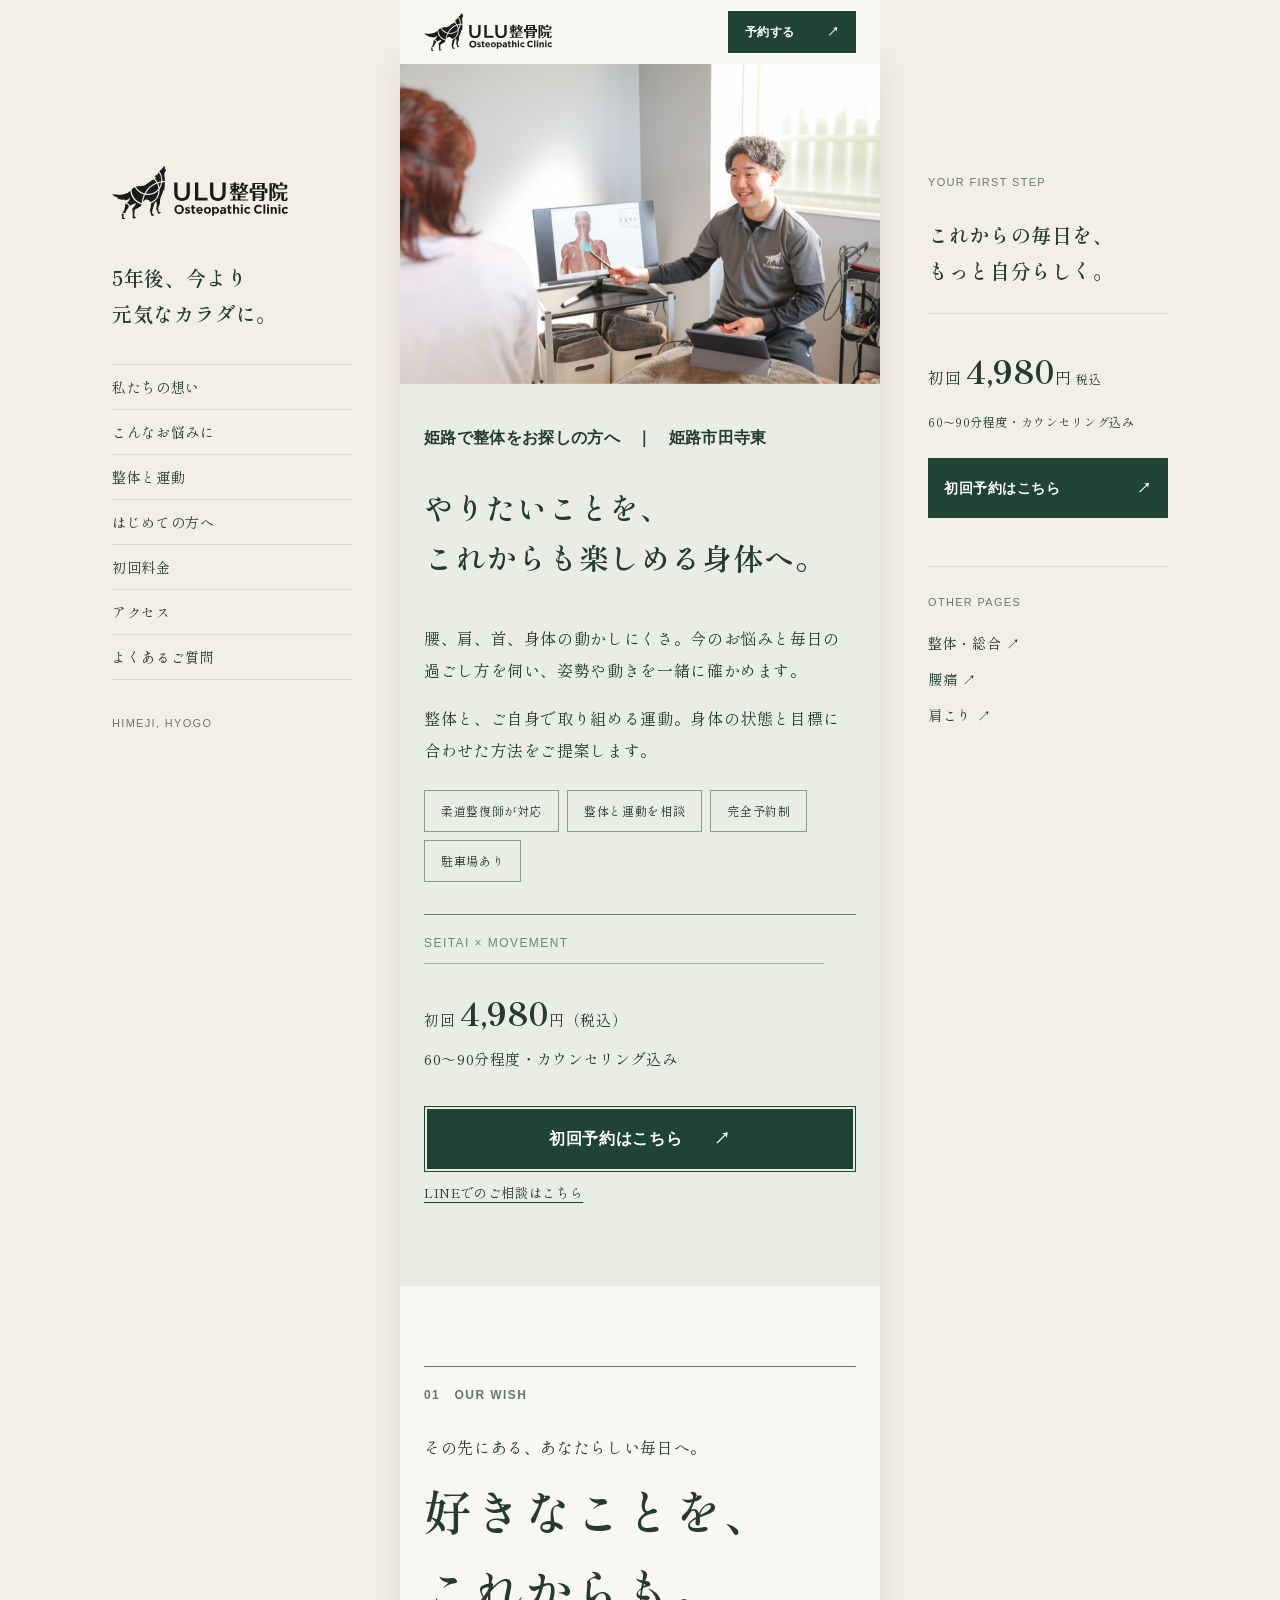
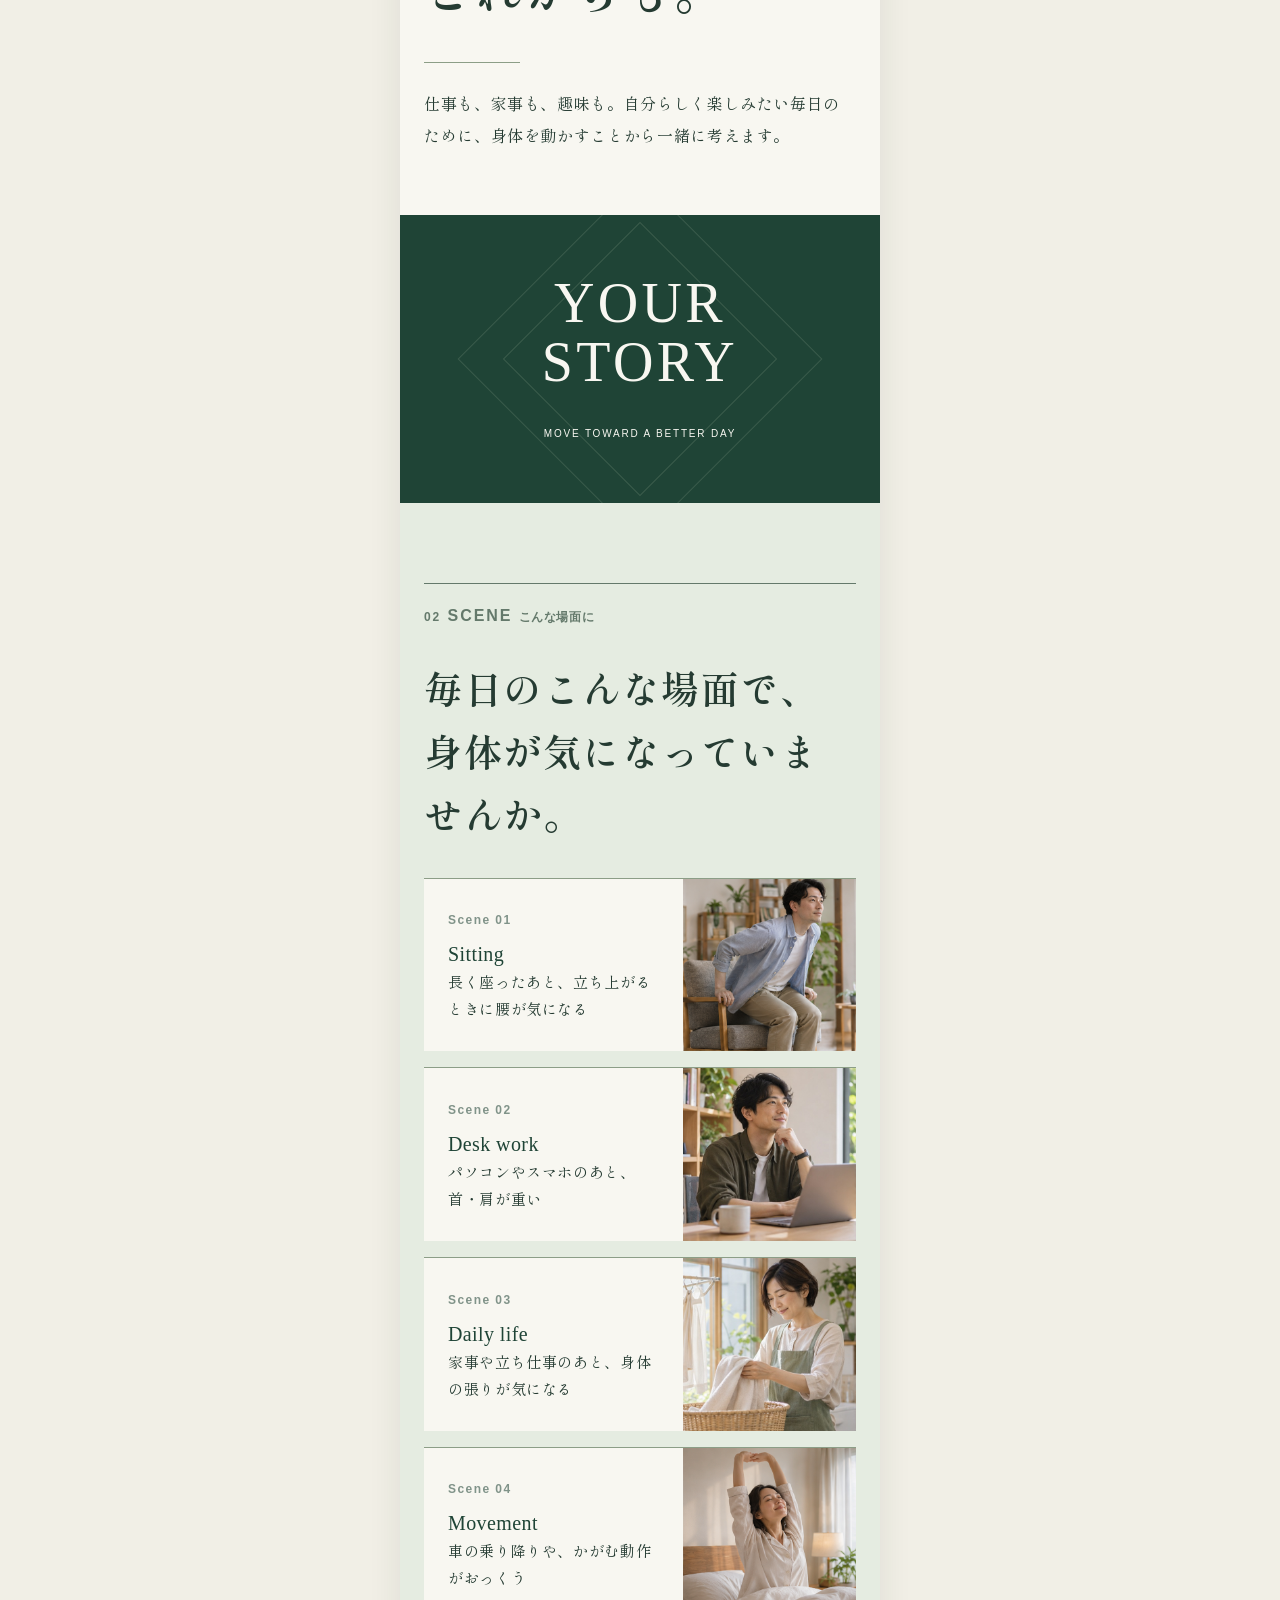
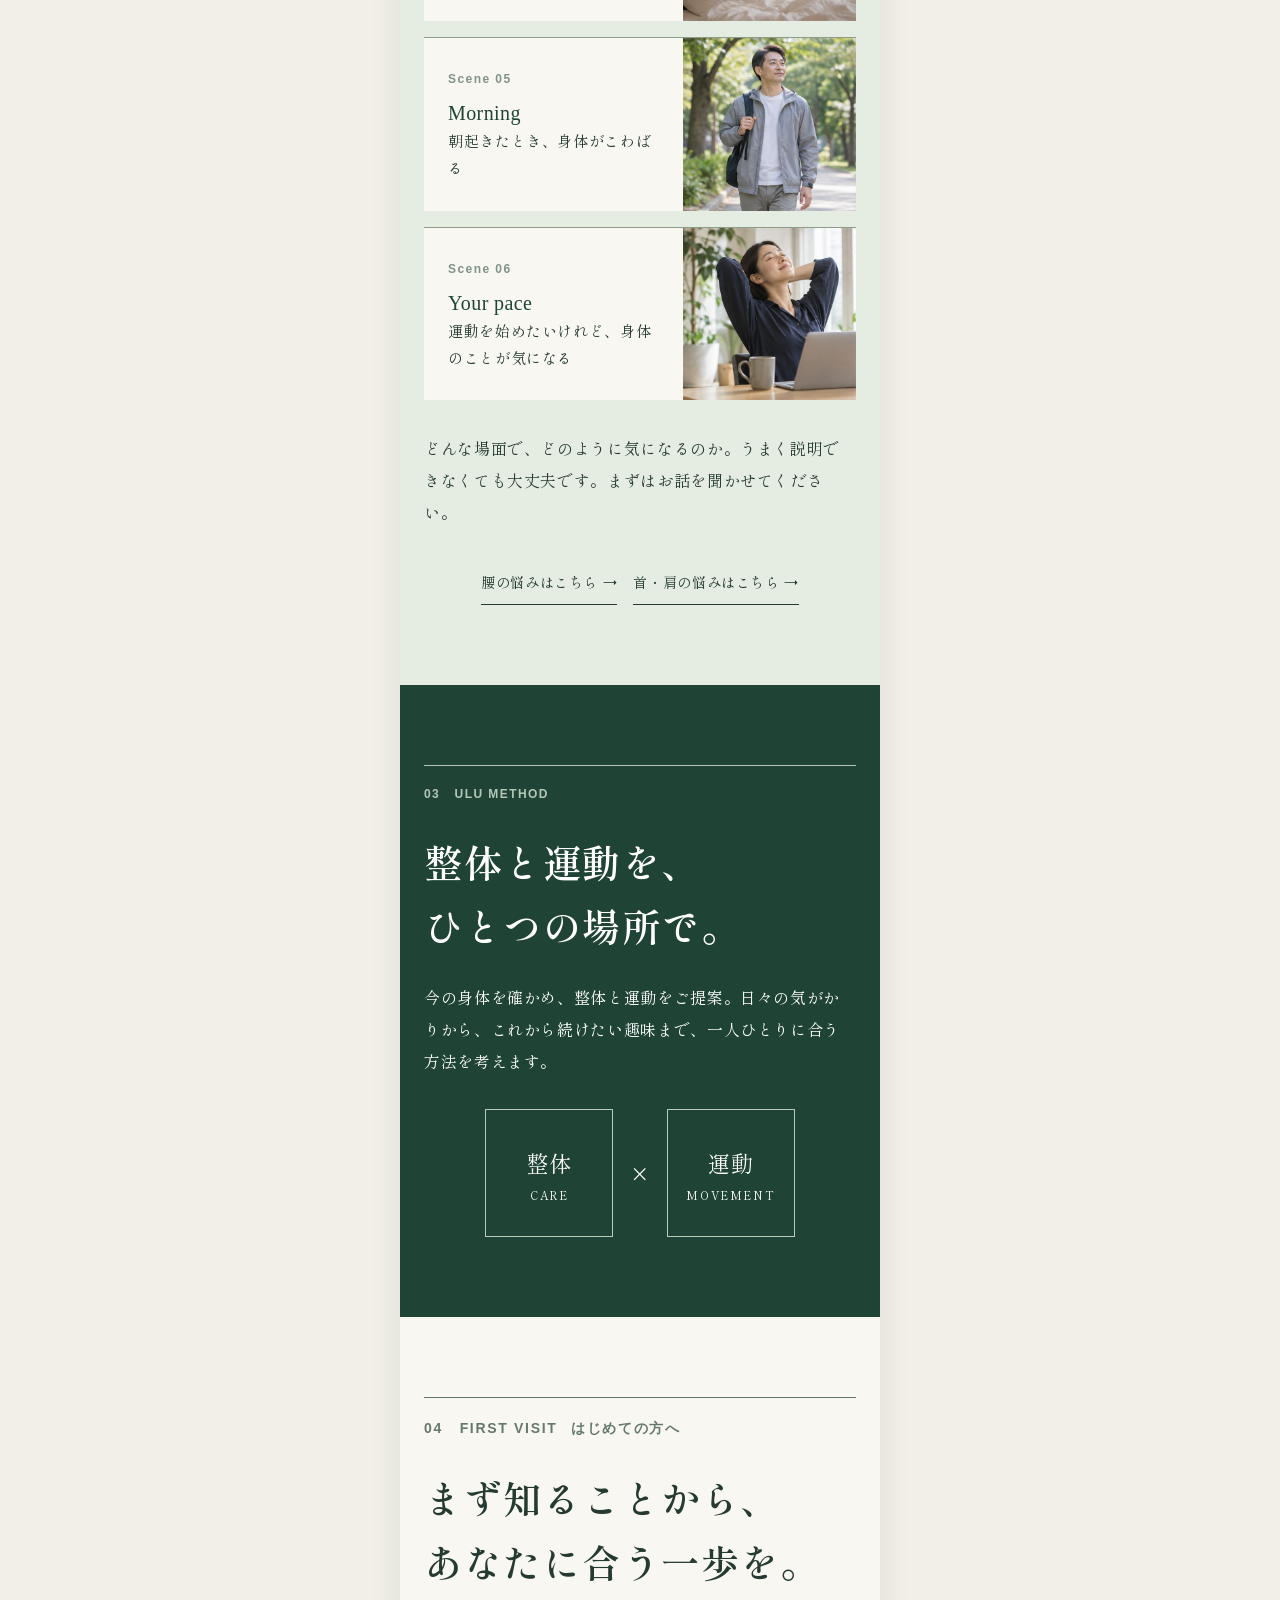
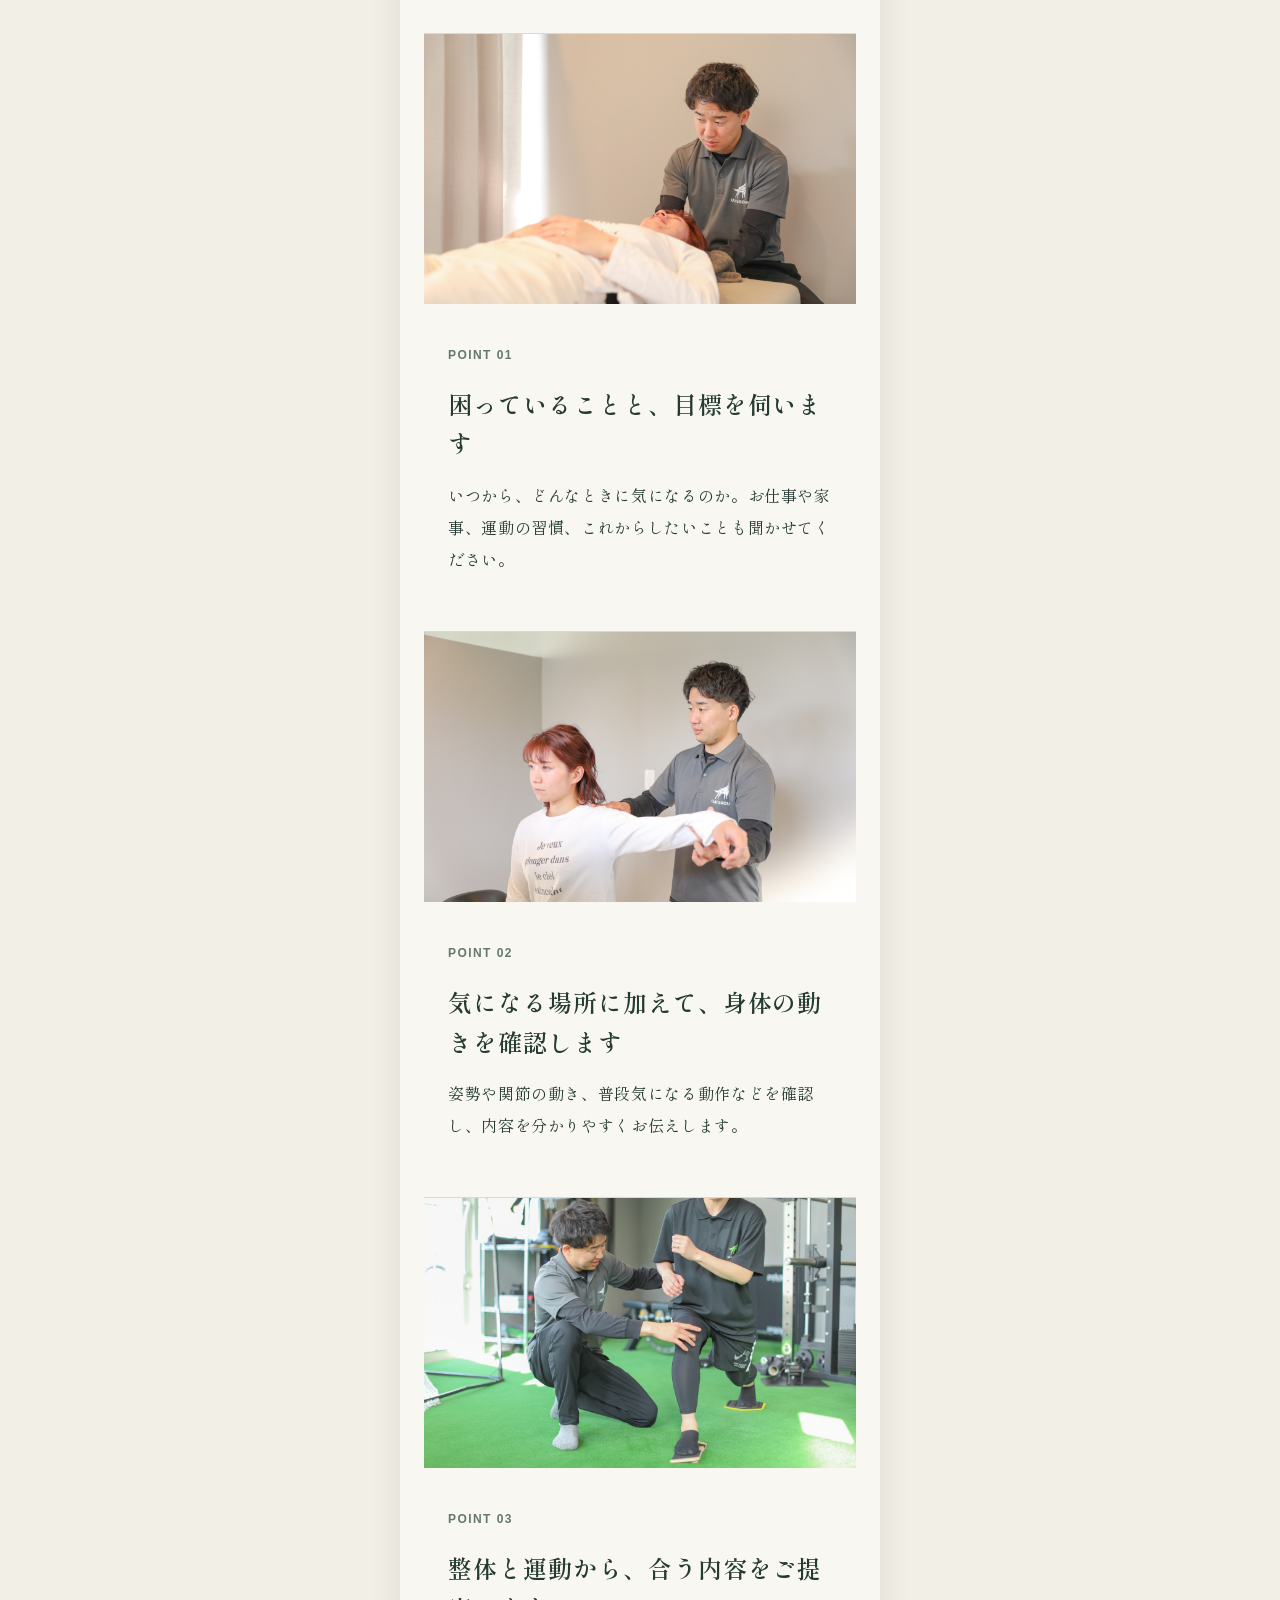
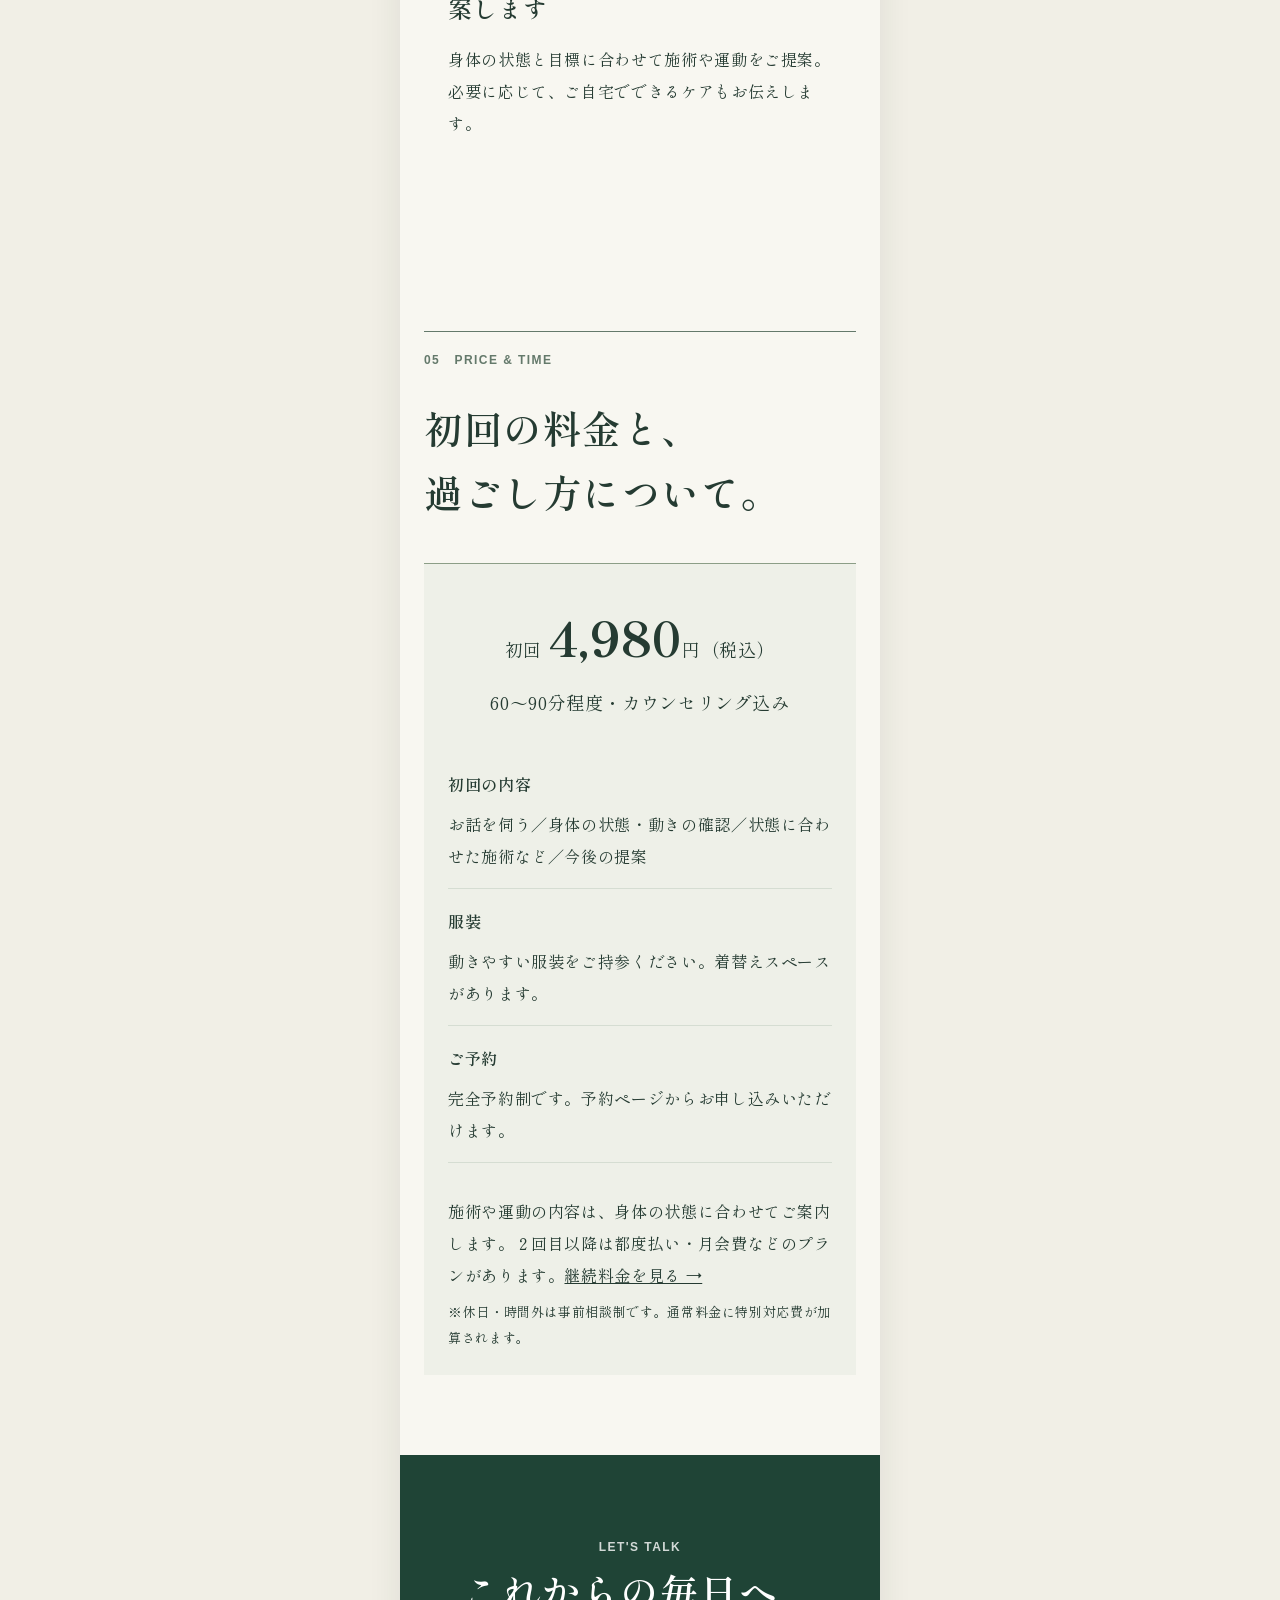
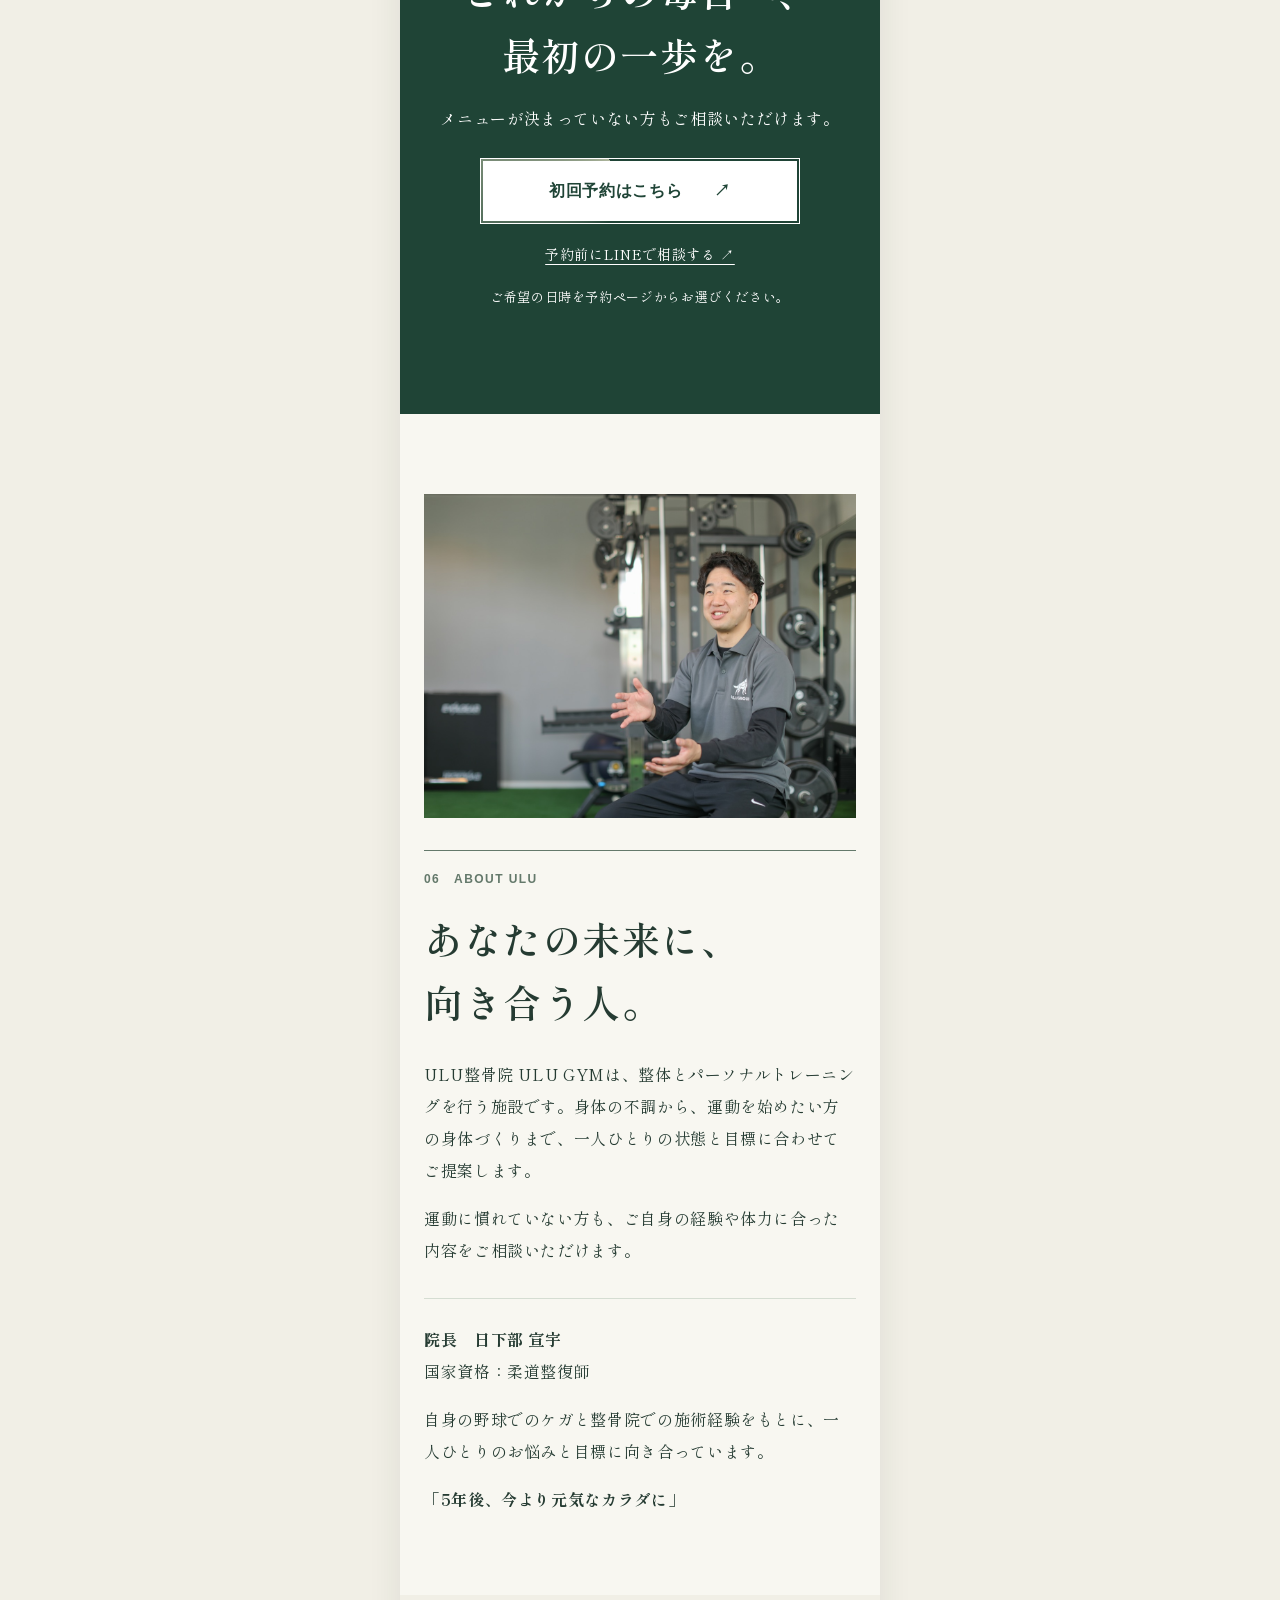
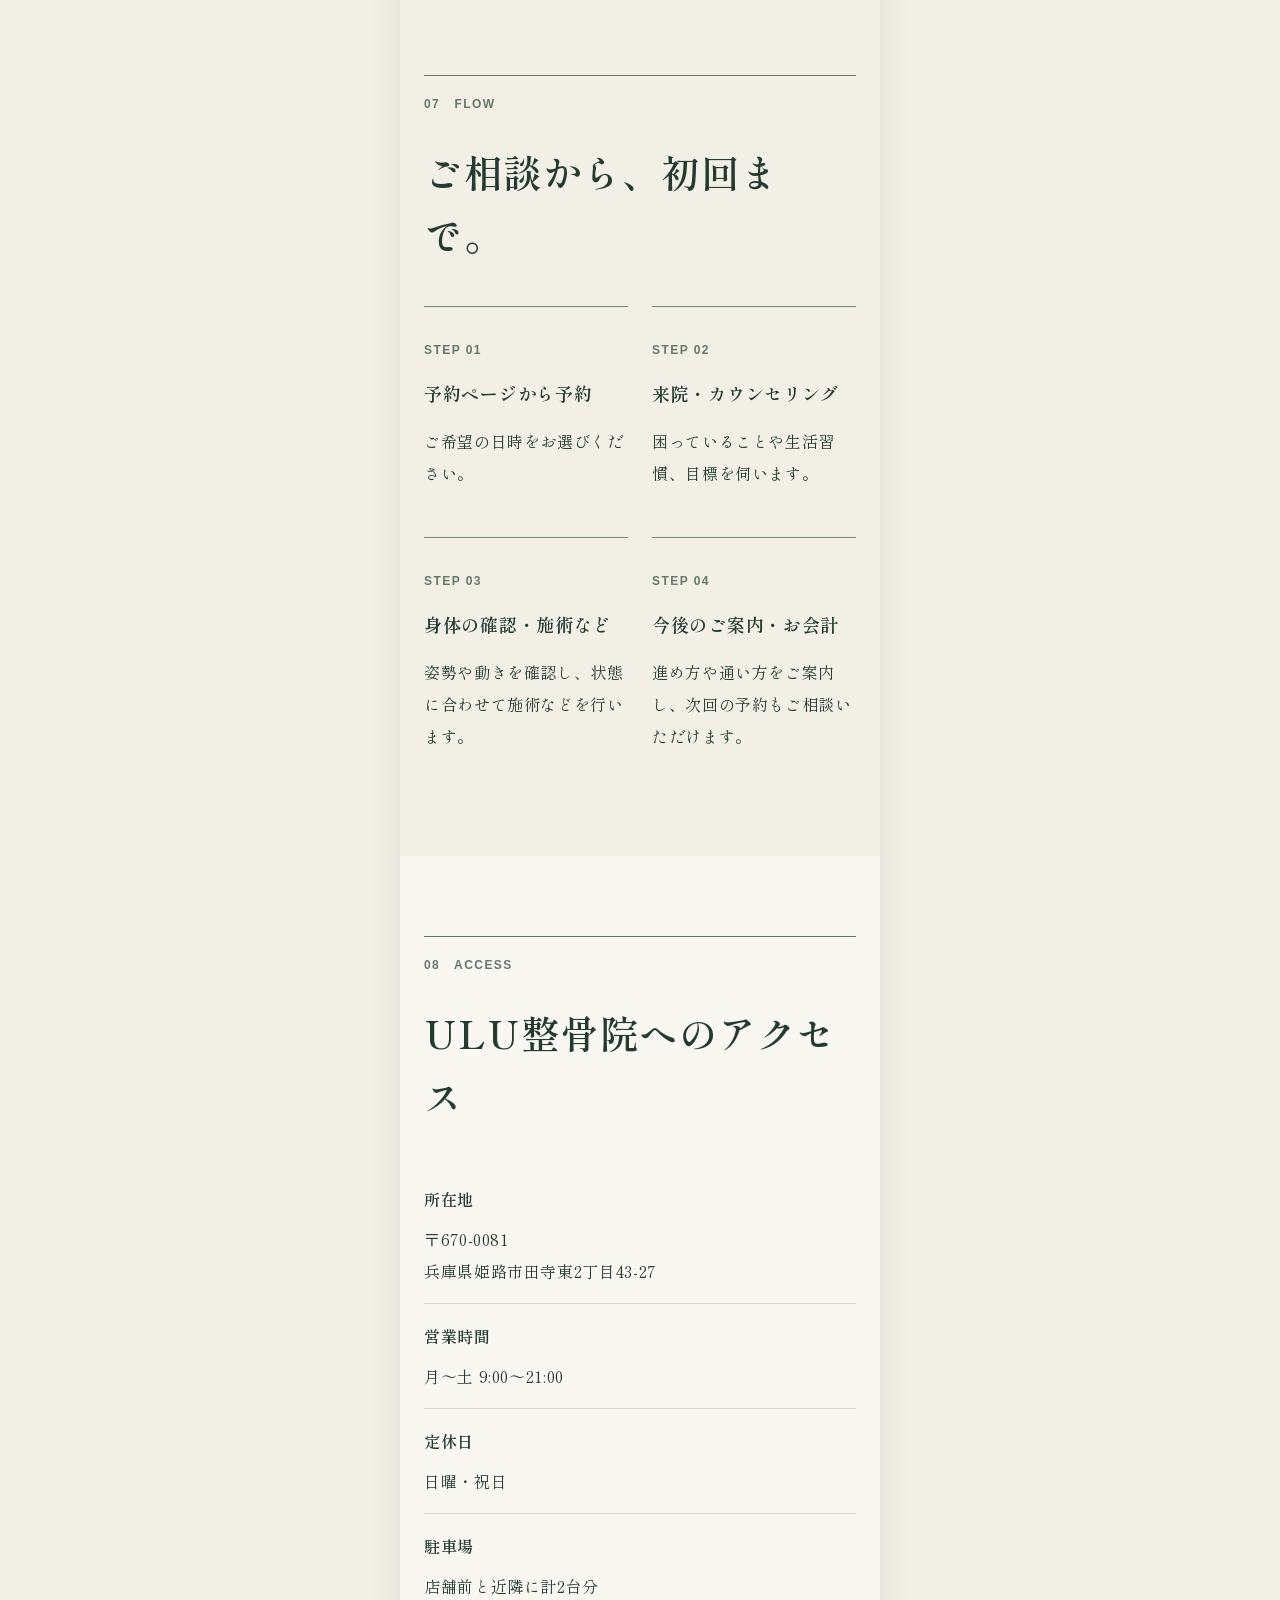
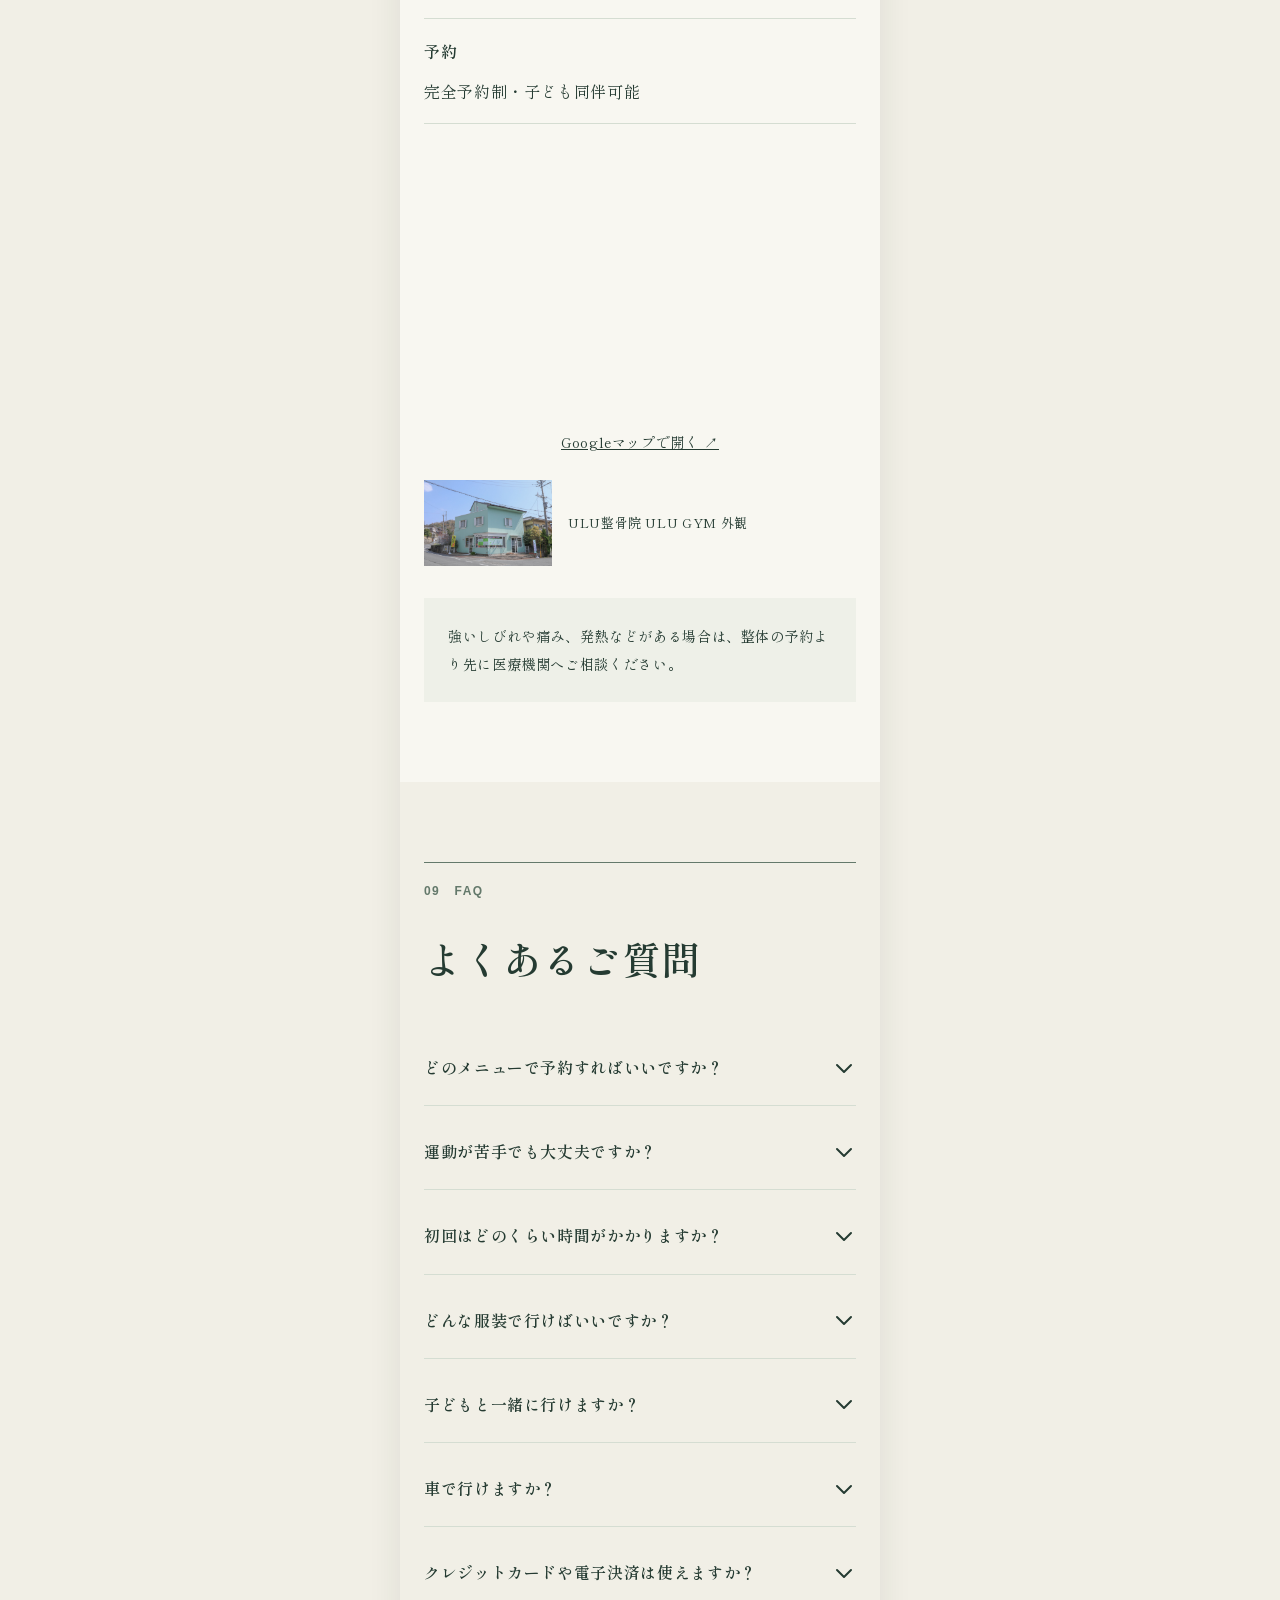
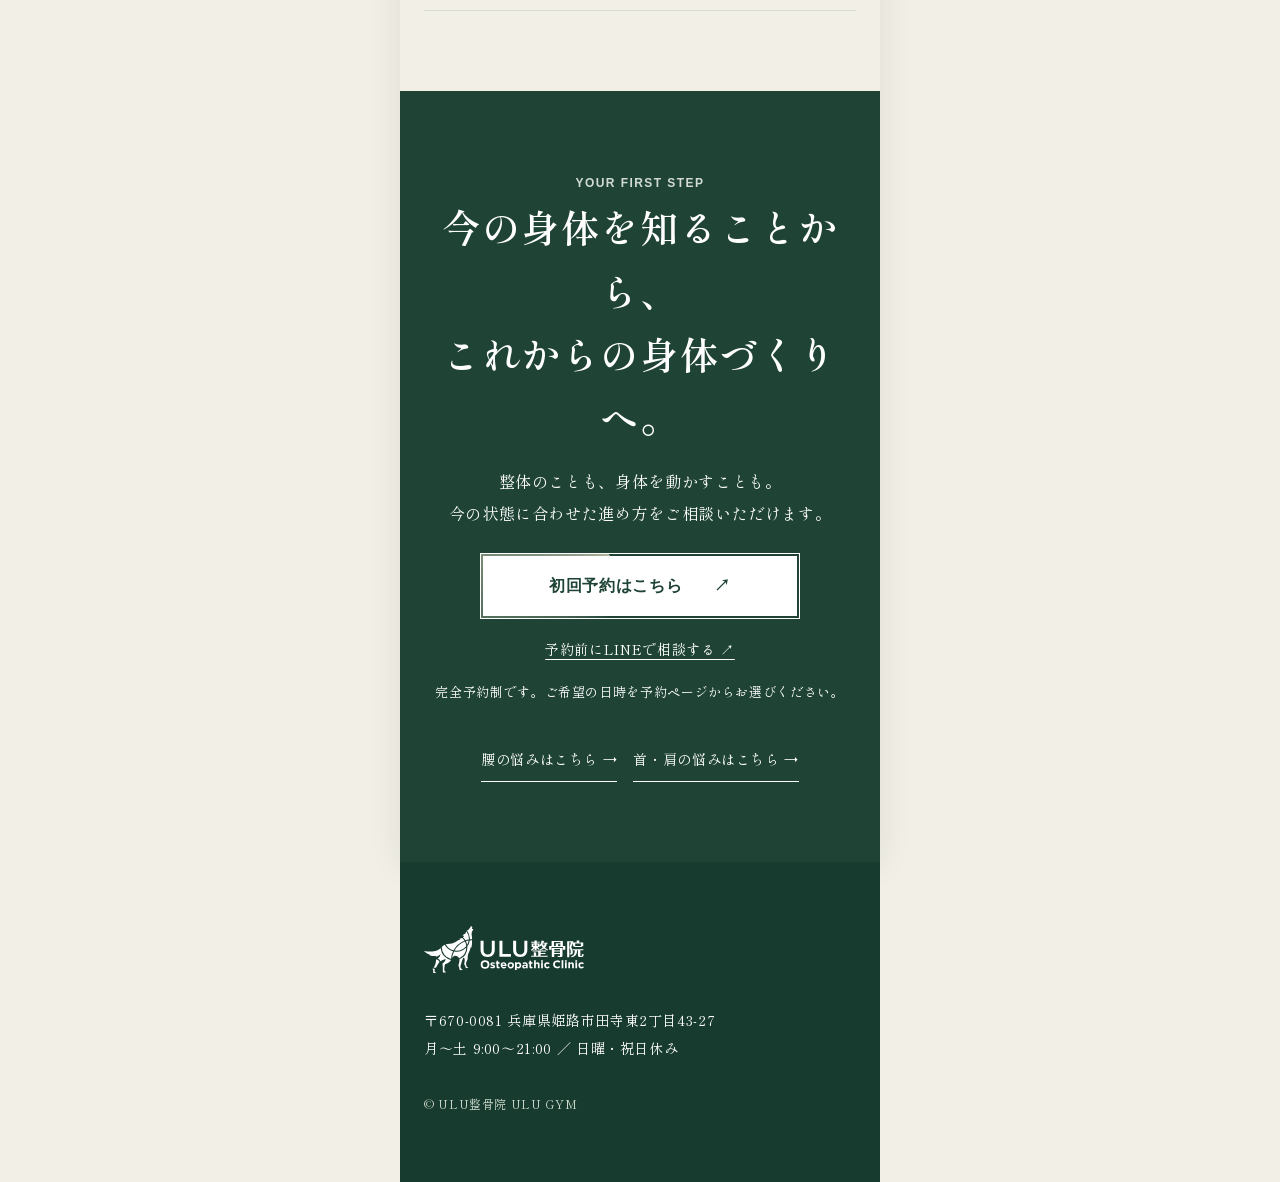
==== commit af8668fc: "Apply editorial design to three clinic LPs" ====
--- a/index.html
+++ b/index.html
@@ -1 +1 @@
-<!doctype html><html lang="ja"><head><meta charset="utf-8"><meta name="viewport" content="width=device-width,initial-scale=1"><meta name="description" content="姫路市田寺東のULU整骨院。整体と運動を通じて、身体の悩みやこれからの目標に合わせたケアをご提案します。"><title>姫路で整体をお探しの方へ｜ULU整骨院</title><link rel="stylesheet" href="style.css?v=11"><script defer src="motion.js?v=1"></script><script>(function(w,d,s,l,i){w[l]=w[l]||[];w[l].push({'gtm.start':new Date().getTime(),event:'gtm.js'});var f=d.getElementsByTagName(s)[0],j=d.createElement(s),dl=l!='dataLayer'?'&l='+l:'';j.async=true;j.src='https://www.googletagmanager.com/gtm.js?id='+i+dl;f.parentNode.insertBefore(j,f);})(window,document,'script','dataLayer','GTM-WN6FW2GV');</script><script defer src="tracking.js?v=1"></script></head><body data-theme="general"><noscript><iframe src="https://www.googletagmanager.com/ns.html?id=GTM-WN6FW2GV" height="0" width="0" style="display:none;visibility:hidden" title="Google Tag Manager"></iframe></noscript><header><a class="logo" href="index.html" aria-label="ULU整骨院 トップ"><img src="assets/ulu-clinic-logo-black.svg" alt="" width="136" height="40"></a><span>姫路市田寺東・完全予約制</span><a class="head-cta" href="https://appointment-system.net/book?src=lp_top">予約する <b>↗</b></a></header><main id="app"><section id="top" class="hero"><div class="wrap hero-grid"><div class="hero-copy"><div class="eyebrow">姫路で整体をお探しの方へ　｜　姫路市田寺東</div><h1>やりたいことを、<br>これからも楽しめる身体へ。</h1><p>腰、肩、首、身体の動かしにくさ。今のお悩みと毎日の過ごし方を伺い、姿勢や動きを一緒に確かめます。</p><p>整体と、ご自身で取り組める運動。身体の状態と目標に合わせた方法をご提案します。</p><div class="tags"><span>柔道整復師が対応</span><span>整体と運動を相談</span><span>完全予約制</span><span>駐車場あり</span></div><div class="hero-kicker">SEITAI <span>×</span> MOVEMENT</div><div class="price-inline">初回 <strong>4,980</strong>円（税込）<br>60〜90分程度・カウンセリング込み</div><a class="button shimmer-button" href="https://appointment-system.net/book?src=lp_top"><span class="shimmer-spark" aria-hidden="true"><span class="shimmer-spin"></span></span><span class="shimmer-label">初回予約はこちら <span>↗</span></span></a><p class="note"><a href="https://lin.ee/pum599o">LINEでのご相談はこちら</a></p></div><div class="hero-photo"><img src="assets/consultation.jpg" alt="身体の相談を受ける院長"></div></div></section><section id="vision" class="story-intro"><div class="wrap story-wrap"><div class="story-content"><div class="story-label">01 &nbsp; OUR WISH</div><p class="story-overline">その先にある、あなたらしい毎日へ。</p><h2>好きなことを、<br>これからも。</h2><div class="story-line"></div><p>仕事も、家事も、趣味も。自分らしく楽しみたい毎日のために、身体を動かすことから一緒に考えます。</p></div><div class="story-image" aria-hidden="true"><span>YOUR<br>STORY</span><small>MOVE TOWARD A BETTER DAY</small></div></div></section><section id="scenes" class="section scene-section"><div class="wrap"><div class="section-head"><div class="en scene-heading"><small>02</small> SCENE <span>こんな場面に</span></div><h2>毎日のこんな場面で、<br>身体が気になっていませんか。</h2></div><div class="scenes"><div class="scene"><div class="scene-copy"><b>Scene 01</b><span class="scene-name">Sitting</span><p>長く座ったあと、立ち上がるときに腰が気になる</p></div><div class="scene-photo" aria-hidden="true" style="background-image:url(assets/scene-grid-b.png);background-position:50% 0%"></div></div><div class="scene"><div class="scene-copy"><b>Scene 02</b><span class="scene-name">Desk work</span><p>パソコンやスマホのあと、首・肩が重い</p></div><div class="scene-photo" aria-hidden="true" style="background-image:url(assets/life-scenes.jpg);background-position:0% 0%"></div></div><div class="scene"><div class="scene-copy"><b>Scene 03</b><span class="scene-name">Daily life</span><p>家事や立ち仕事のあと、身体の張りが気になる</p></div><div class="scene-photo" aria-hidden="true" style="background-image:url(assets/life-scenes.jpg);background-position:0% 100%"></div></div><div class="scene"><div class="scene-copy"><b>Scene 04</b><span class="scene-name">Movement</span><p>車の乗り降りや、かがむ動作がおっくう</p></div><div class="scene-photo" aria-hidden="true" style="background-image:url(assets/scene-grid-b.png);background-position:100% 0%"></div></div><div class="scene"><div class="scene-copy"><b>Scene 05</b><span class="scene-name">Morning</span><p>朝起きたとき、身体がこわばる</p></div><div class="scene-photo" aria-hidden="true" style="background-image:url(assets/scene-grid-b.png);background-position:0% 100%"></div></div><div class="scene"><div class="scene-copy"><b>Scene 06</b><span class="scene-name">Your pace</span><p>運動を始めたいけれど、身体のことが気になる</p></div><div class="scene-photo" aria-hidden="true" style="background-image:url(assets/scene-grid-b.png);background-position:50% 100%"></div></div></div><p class="after">どんな場面で、どのように気になるのか。うまく説明できなくても大丈夫です。まずはお話を聞かせてください。</p><div class="links"><a href="back.html">腰の悩みはこちら →</a><a href="shoulder.html">首・肩の悩みはこちら →</a></div></div></section><section id="method" class="feature-section"><div class="wrap feature-wrap"><div><span class="feature-label">03 &nbsp; ULU METHOD</span><h2>整体と運動を、<br>ひとつの場所で。</h2><p>今の身体を確かめ、整体と運動をご提案。日々の気がかりから、これから続けたい趣味まで、一人ひとりに合う方法を考えます。</p></div><div class="feature-pair"><span>整体<small>CARE</small></span><b>×</b><span>運動<small>MOVEMENT</small></span></div></div></section><section id="first-visit" class="section soft first-section"><div class="wrap"><div class="section-head"><div class="en point-heading">04 &nbsp; FIRST VISIT <span>はじめての方へ</span></div><h2>まず知ることから、<br>あなたに合う一歩を。</h2></div><div class="points"><div class="point"><img src="assets/treatment.jpg" alt="施術の様子" loading="lazy"><div class="point-copy"><strong>POINT 01</strong><h3>困っていることと、目標を伺います</h3><p>いつから、どんなときに気になるのか。お仕事や家事、運動の習慣、これからしたいことも聞かせてください。</p></div></div><div class="point"><img src="assets/shoulder-check.jpg" alt="身体の動きを確認する様子" loading="lazy"><div class="point-copy"><strong>POINT 02</strong><h3>気になる場所に加えて、身体の動きを確認します</h3><p>姿勢や関節の動き、普段気になる動作などを確認し、内容を分かりやすくお伝えします。</p></div></div><div class="point"><img src="assets/movement.jpg" alt="身体の動かし方を確認する様子" loading="lazy"><div class="point-copy"><strong>POINT 03</strong><h3>整体と運動から、合う内容をご提案します</h3><p>身体の状態と目標に合わせて施術や運動をご提案。必要に応じて、ご自宅でできるケアもお伝えします。</p></div></div></div></div></section><section id="price" class="section"><div class="wrap"><div class="section-head"><div class="en">05 &nbsp; PRICE & TIME</div><h2>初回の料金と、<br>過ごし方について。</h2></div><div class="pricebox"><div class="price-number">初回 <strong>4,980</strong>円（税込）<br><span>60〜90分程度・カウンセリング込み</span></div><dl><div><dt>初回の内容</dt><dd>お話を伺う／身体の状態・動きの確認／状態に合わせた施術など／今後の提案</dd></div><div><dt>服装</dt><dd>動きやすい服装をご持参ください。着替えスペースがあります。</dd></div><div><dt>ご予約</dt><dd>完全予約制です。予約ページからお申し込みいただけます。</dd></div></dl><p>施術や運動の内容は、身体の状態に合わせてご案内します。２回目以降は都度払い・月会費などのプランがあります。<a href="https://ulu-gym-seikotsu.com/introduce/price/">継続料金を見る →</a></p><p class="note">※休日・時間外は事前相談制です。通常料金に特別対応費が加算されます。</p></div></div></section><section class="cta"><div class="en">LET'S TALK</div><h2>これからの毎日へ、<br>最初の一歩を。</h2><p>メニューが決まっていない方もご相談いただけます。</p><a class="button shimmer-button" href="https://appointment-system.net/book?src=lp_top"><span class="shimmer-spark" aria-hidden="true"><span class="shimmer-spin"></span></span><span class="shimmer-label">初回予約はこちら <span>↗</span></span></a><p class="line-consult"><a href="https://lin.ee/pum599o">予約前にLINEで相談する ↗</a></p><p class="note">ご希望の日時を予約ページからお選びください。</p></section><section class="section"><div class="wrap about"><img src="assets/director.jpg" alt="ULU整骨院 院長の紹介" loading="lazy"><div><div class="en">06 &nbsp; ABOUT ULU</div><h2>あなたの未来に、<br>向き合う人。</h2><p>ULU整骨院 ULU GYMは、整体とパーソナルトレーニングを行う施設です。身体の不調から、運動を始めたい方の身体づくりまで、一人ひとりの状態と目標に合わせてご提案します。</p><p>運動に慣れていない方も、ご自身の経験や体力に合った内容をご相談いただけます。</p><div class="name"><b>院長　日下部 宣宇</b><br>国家資格：柔道整復師<p>自身の野球でのケガと整骨院での施術経験をもとに、一人ひとりのお悩みと目標に向き合っています。</p><b>「5年後、今より元気なカラダに」</b></div></div></div></section><section class="section soft"><div class="wrap"><div class="section-head"><div class="en">07 &nbsp; FLOW</div><h2>ご相談から、初回まで。</h2></div><div class="steps"><div class="step"><b>STEP 01</b><h3>予約ページから予約</h3><p>ご希望の日時をお選びください。</p></div><div class="step"><b>STEP 02</b><h3>来院・カウンセリング</h3><p>困っていることや生活習慣、目標を伺います。</p></div><div class="step"><b>STEP 03</b><h3>身体の確認・施術など</h3><p>姿勢や動きを確認し、状態に合わせて施術などを行います。</p></div><div class="step"><b>STEP 04</b><h3>今後のご案内・お会計</h3><p>進め方や通い方をご案内し、次回の予約もご相談いただけます。</p></div></div></div></section><section id="access" class="section"><div class="wrap"><div class="section-head"><div class="en">08 &nbsp; ACCESS</div><h2>ULU整骨院へのアクセス</h2></div><div class="access"><div><dl><div><dt>所在地</dt><dd>〒670-0081<br>兵庫県姫路市田寺東2丁目43-27</dd></div><div><dt>営業時間</dt><dd>月〜土 9:00〜21:00</dd></div><div><dt>定休日</dt><dd>日曜・祝日</dd></div><div><dt>駐車場</dt><dd>店舗前と近隣に計2台分</dd></div><div><dt>予約</dt><dd>完全予約制・子ども同伴可能</dd></div></dl></div><div><iframe class="map" title="ULU整骨院の地図" loading="lazy" src="https://maps.google.com/maps?q=%E5%85%B5%E5%BA%AB%E7%9C%8C%E5%A7%AB%E8%B7%AF%E5%B8%82%E7%94%B0%E5%AF%BA%E6%9D%B12%E4%B8%81%E7%9B%AE43-27&output=embed"></iframe><a class="map-link" href="https://www.google.com/maps/search/?api=1&amp;query=34.8591765%2C134.6760666">Googleマップで開く ↗</a></div></div><div class="access-photo"><img src="assets/clinic.jpg" alt="ULU整骨院 ULU GYMの外観" loading="lazy"><span>ULU整骨院 ULU GYM 外観</span></div><div class="warning">強いしびれや痛み、発熱などがある場合は、整体の予約より先に医療機関へご相談ください。</div></div></section><section id="faq" class="section soft"><div class="wrap"><div class="section-head"><div class="en">09 &nbsp; FAQ</div><h2>よくあるご質問</h2></div><div class="faq"><details class="group"><summary><span>どのメニューで予約すればいいですか？</span><svg aria-hidden="true" xmlns="http://www.w3.org/2000/svg" fill="none" viewBox="0 0 24 24" stroke="currentColor"><path stroke-linecap="round" stroke-linejoin="round" stroke-width="2" d="M19 9l-7 7-7-7" /></svg></summary><div class="answer"><p>迷う場合は、<a href="https://lin.ee/pum599o">LINEでお悩みやご希望をお知らせください</a>。身体の状態と目的を伺い、合う内容をご提案します。</p></div></details><details class="group"><summary><span>運動が苦手でも大丈夫ですか？</span><svg aria-hidden="true" xmlns="http://www.w3.org/2000/svg" fill="none" viewBox="0 0 24 24" stroke="currentColor"><path stroke-linecap="round" stroke-linejoin="round" stroke-width="2" d="M19 9l-7 7-7-7" /></svg></summary><div class="answer"><p>運動経験や体力、身体の状態に合わせた内容をご提案します。運動に慣れていない方もご相談ください。</p></div></details><details class="group"><summary><span>初回はどのくらい時間がかかりますか？</span><svg aria-hidden="true" xmlns="http://www.w3.org/2000/svg" fill="none" viewBox="0 0 24 24" stroke="currentColor"><path stroke-linecap="round" stroke-linejoin="round" stroke-width="2" d="M19 9l-7 7-7-7" /></svg></summary><div class="answer"><p>カウンセリングを含めて60〜90分程度です。時間に余裕をもってお越しください。</p></div></details><details class="group"><summary><span>どんな服装で行けばいいですか？</span><svg aria-hidden="true" xmlns="http://www.w3.org/2000/svg" fill="none" viewBox="0 0 24 24" stroke="currentColor"><path stroke-linecap="round" stroke-linejoin="round" stroke-width="2" d="M19 9l-7 7-7-7" /></svg></summary><div class="answer"><p>Tシャツやジャージなど、動きやすい服装をご持参ください。着替えスペースがあります。</p></div></details><details class="group"><summary><span>子どもと一緒に行けますか？</span><svg aria-hidden="true" xmlns="http://www.w3.org/2000/svg" fill="none" viewBox="0 0 24 24" stroke="currentColor"><path stroke-linecap="round" stroke-linejoin="round" stroke-width="2" d="M19 9l-7 7-7-7" /></svg></summary><div class="answer"><p>はい。子ども同伴でお越しいただけます。ご予約時にお知らせください。</p></div></details><details class="group"><summary><span>車で行けますか？</span><svg aria-hidden="true" xmlns="http://www.w3.org/2000/svg" fill="none" viewBox="0 0 24 24" stroke="currentColor"><path stroke-linecap="round" stroke-linejoin="round" stroke-width="2" d="M19 9l-7 7-7-7" /></svg></summary><div class="answer"><p>はい。店舗前と近隣に、計2台分の駐車場があります。</p></div></details><details class="group"><summary><span>クレジットカードや電子決済は使えますか？</span><svg aria-hidden="true" xmlns="http://www.w3.org/2000/svg" fill="none" viewBox="0 0 24 24" stroke="currentColor"><path stroke-linecap="round" stroke-linejoin="round" stroke-width="2" d="M19 9l-7 7-7-7" /></svg></summary><div class="answer"><p>はい。クレジットカード・電子決済に対応しています。</p></div></details></div></div></section><section class="cta"><div class="en">YOUR FIRST STEP</div><h2>今の身体を知ることから、<br>これからの身体づくりへ。</h2><p>整体のことも、身体を動かすことも。<br>今の状態に合わせた進め方をご相談いただけます。</p><a class="button shimmer-button" href="https://appointment-system.net/book?src=lp_top"><span class="shimmer-spark" aria-hidden="true"><span class="shimmer-spin"></span></span><span class="shimmer-label">初回予約はこちら <span>↗</span></span></a><p class="line-consult"><a href="https://lin.ee/pum599o">予約前にLINEで相談する ↗</a></p><p class="note">完全予約制です。ご希望の日時を予約ページからお選びください。</p><div class="links"><a href="back.html">腰の悩みはこちら →</a><a href="shoulder.html">首・肩の悩みはこちら →</a></div></section></main><footer><div class="wrap"><a class="logo" href="index.html" aria-label="ULU整骨院 トップ"><img src="assets/ulu-clinic-logo-white.svg" alt="" width="160" height="48"></a><p>〒670-0081 兵庫県姫路市田寺東2丁目43-27<br>月〜土 9:00〜21:00 ／ 日曜・祝日休み</p><small>© ULU整骨院 ULU GYM</small></div></footer><aside class="mobile-booking" aria-label="初回予約"><div><span>初回</span><strong>4,980円</strong><small>（税込）</small></div><a href="https://appointment-system.net/book?src=lp_top">予約する <span aria-hidden="true">↗</span></a></aside><aside class="desktop-left" aria-label="ページ内のご案内"><div class="rail-inner"><a class="rail-brand" href="#top" aria-label="ページの先頭へ"><img src="assets/ulu-clinic-logo-black.svg" alt="ULU整骨院" width="176" height="56"></a><p class="rail-intro">5年後、今より<br>元気なカラダに。</p><nav aria-label="ページ内メニュー"><a href="#vision">私たちの想い</a><a href="#scenes">こんなお悩みに</a><a href="#method">整体と運動</a><a href="#first-visit">はじめての方へ</a><a href="#price">初回料金</a><a href="#access">アクセス</a><a href="#faq">よくあるご質問</a></nav><span class="rail-location">HIMEJI, HYOGO</span></div></aside><aside class="desktop-right" aria-label="ご予約と関連ページ"><div class="rail-inner"><p class="rail-label">YOUR FIRST STEP</p><p class="rail-heading">これからの毎日を、<br>もっと自分らしく。</p><div class="rail-price">初回 <strong>4,980</strong>円 <small>税込</small></div><p class="rail-note">60〜90分程度・カウンセリング込み</p><a class="rail-book" href="https://appointment-system.net/book?src=lp_top">初回予約はこちら <span aria-hidden="true">↗</span></a><div class="rail-links"><span>OTHER PAGES</span><a href="index.html">整体・総合 ↗</a><a href="back.html">腰痛 ↗</a><a href="shoulder.html">肩こり ↗</a></div></div></aside></body></html>
+<!doctype html><html lang="ja"><head><meta charset="utf-8"><meta name="viewport" content="width=device-width,initial-scale=1"><meta name="description" content="姫路市田寺東のULU整骨院。整体と運動を通じて、身体の悩みやこれからの目標に合わせたケアをご提案します。"><title>姫路で整体をお探しの方へ｜ULU整骨院</title><link rel="stylesheet" href="style.css?v=12"><script defer src="motion.js?v=1"></script><script>(function(w,d,s,l,i){w[l]=w[l]||[];w[l].push({'gtm.start':new Date().getTime(),event:'gtm.js'});var f=d.getElementsByTagName(s)[0],j=d.createElement(s),dl=l!='dataLayer'?'&l='+l:'';j.async=true;j.src='https://www.googletagmanager.com/gtm.js?id='+i+dl;f.parentNode.insertBefore(j,f);})(window,document,'script','dataLayer','GTM-WN6FW2GV');</script><script defer src="tracking.js?v=1"></script></head><body data-theme="general"><noscript><iframe src="https://www.googletagmanager.com/ns.html?id=GTM-WN6FW2GV" height="0" width="0" style="display:none;visibility:hidden" title="Google Tag Manager"></iframe></noscript><header><a class="logo" href="index.html" aria-label="ULU整骨院 トップ"><img src="assets/ulu-clinic-logo-black.svg" alt="" width="136" height="40"></a><span>姫路市田寺東・完全予約制</span><a class="head-cta" href="https://appointment-system.net/book?src=lp_top">予約する <b>↗</b></a></header><main id="app"><section id="top" class="hero"><div class="wrap hero-grid"><div class="hero-copy"><div class="eyebrow">姫路で整体をお探しの方へ　｜　姫路市田寺東</div><h1>やりたいことを、<br>これからも楽しめる身体へ。</h1><p>腰、肩、首、身体の動かしにくさ。今のお悩みと毎日の過ごし方を伺い、姿勢や動きを一緒に確かめます。</p><p>整体と、ご自身で取り組める運動。身体の状態と目標に合わせた方法をご提案します。</p><div class="tags"><span>柔道整復師が対応</span><span>整体と運動を相談</span><span>完全予約制</span><span>駐車場あり</span></div><div class="hero-kicker">SEITAI <span>×</span> MOVEMENT</div><div class="price-inline">初回 <strong>4,980</strong>円（税込）<br>60〜90分程度・カウンセリング込み</div><a class="button shimmer-button" href="https://appointment-system.net/book?src=lp_top"><span class="shimmer-spark" aria-hidden="true"><span class="shimmer-spin"></span></span><span class="shimmer-label">初回予約はこちら <span>↗</span></span></a><p class="note"><a href="https://lin.ee/pum599o">LINEでのご相談はこちら</a></p></div><div class="hero-photo"><img src="assets/consultation.jpg" alt="身体の相談を受ける院長"></div></div></section><section id="vision" class="story-intro"><div class="wrap story-wrap"><div class="story-content"><div class="story-label">01 &nbsp; OUR WISH</div><p class="story-overline">その先にある、あなたらしい毎日へ。</p><h2>好きなことを、<br>これからも。</h2><div class="story-line"></div><p>仕事も、家事も、趣味も。自分らしく楽しみたい毎日のために、身体を動かすことから一緒に考えます。</p></div><div class="story-image" aria-hidden="true"><span>YOUR<br>STORY</span><small>MOVE TOWARD A BETTER DAY</small></div></div></section><section id="scenes" class="section scene-section"><div class="wrap"><div class="section-head"><div class="en scene-heading"><small>02</small> SCENE <span>こんな場面に</span></div><h2>毎日のこんな場面で、<br>身体が気になっていませんか。</h2></div><div class="scenes"><div class="scene"><div class="scene-copy"><b>Scene 01</b><span class="scene-name">Sitting</span><p>長く座ったあと、立ち上がるときに腰が気になる</p></div><div class="scene-photo" aria-hidden="true" style="background-image:url(assets/scene-grid-b.png);background-position:50% 0%"></div></div><div class="scene"><div class="scene-copy"><b>Scene 02</b><span class="scene-name">Desk work</span><p>パソコンやスマホのあと、首・肩が重い</p></div><div class="scene-photo" aria-hidden="true" style="background-image:url(assets/life-scenes.jpg);background-position:0% 0%"></div></div><div class="scene"><div class="scene-copy"><b>Scene 03</b><span class="scene-name">Daily life</span><p>家事や立ち仕事のあと、身体の張りが気になる</p></div><div class="scene-photo" aria-hidden="true" style="background-image:url(assets/life-scenes.jpg);background-position:0% 100%"></div></div><div class="scene"><div class="scene-copy"><b>Scene 04</b><span class="scene-name">Movement</span><p>車の乗り降りや、かがむ動作がおっくう</p></div><div class="scene-photo" aria-hidden="true" style="background-image:url(assets/scene-grid-b.png);background-position:100% 0%"></div></div><div class="scene"><div class="scene-copy"><b>Scene 05</b><span class="scene-name">Morning</span><p>朝起きたとき、身体がこわばる</p></div><div class="scene-photo" aria-hidden="true" style="background-image:url(assets/scene-grid-b.png);background-position:0% 100%"></div></div><div class="scene"><div class="scene-copy"><b>Scene 06</b><span class="scene-name">Your pace</span><p>運動を始めたいけれど、身体のことが気になる</p></div><div class="scene-photo" aria-hidden="true" style="background-image:url(assets/scene-grid-b.png);background-position:50% 100%"></div></div></div><p class="after">どんな場面で、どのように気になるのか。うまく説明できなくても大丈夫です。まずはお話を聞かせてください。</p><div class="links"><a href="back.html">腰の悩みはこちら →</a><a href="shoulder.html">首・肩の悩みはこちら →</a></div></div></section><section id="method" class="feature-section"><div class="wrap feature-wrap"><div><span class="feature-label">03 &nbsp; ULU METHOD</span><h2>整体と運動を、<br>ひとつの場所で。</h2><p>今の身体を確かめ、整体と運動をご提案。日々の気がかりから、これから続けたい趣味まで、一人ひとりに合う方法を考えます。</p></div><div class="feature-pair"><span>整体<small>CARE</small></span><b>×</b><span>運動<small>MOVEMENT</small></span></div></div></section><section id="first-visit" class="section soft first-section"><div class="wrap"><div class="section-head"><div class="en point-heading">04 &nbsp; FIRST VISIT <span>はじめての方へ</span></div><h2>まず知ることから、<br>あなたに合う一歩を。</h2></div><div class="points"><div class="point"><img src="assets/treatment.jpg" alt="施術の様子" loading="lazy"><div class="point-copy"><strong>POINT 01</strong><h3>困っていることと、目標を伺います</h3><p>いつから、どんなときに気になるのか。お仕事や家事、運動の習慣、これからしたいことも聞かせてください。</p></div></div><div class="point"><img src="assets/shoulder-check.jpg" alt="身体の動きを確認する様子" loading="lazy"><div class="point-copy"><strong>POINT 02</strong><h3>気になる場所に加えて、身体の動きを確認します</h3><p>姿勢や関節の動き、普段気になる動作などを確認し、内容を分かりやすくお伝えします。</p></div></div><div class="point"><img src="assets/movement.jpg" alt="身体の動かし方を確認する様子" loading="lazy"><div class="point-copy"><strong>POINT 03</strong><h3>整体と運動から、合う内容をご提案します</h3><p>身体の状態と目標に合わせて施術や運動をご提案。必要に応じて、ご自宅でできるケアもお伝えします。</p></div></div></div></div></section><section id="price" class="section"><div class="wrap"><div class="section-head"><div class="en">05 &nbsp; PRICE & TIME</div><h2>初回の料金と、<br>過ごし方について。</h2></div><div class="pricebox"><div class="price-number">初回 <strong>4,980</strong>円（税込）<br><span>60〜90分程度・カウンセリング込み</span></div><dl><div><dt>初回の内容</dt><dd>お話を伺う／身体の状態・動きの確認／状態に合わせた施術など／今後の提案</dd></div><div><dt>服装</dt><dd>動きやすい服装をご持参ください。着替えスペースがあります。</dd></div><div><dt>ご予約</dt><dd>完全予約制です。予約ページからお申し込みいただけます。</dd></div></dl><p>施術や運動の内容は、身体の状態に合わせてご案内します。２回目以降は都度払い・月会費などのプランがあります。<a href="https://ulu-gym-seikotsu.com/introduce/price/">継続料金を見る →</a></p><p class="note">※休日・時間外は事前相談制です。通常料金に特別対応費が加算されます。</p></div></div></section><section class="cta"><div class="en">LET'S TALK</div><h2>これからの毎日へ、<br>最初の一歩を。</h2><p>メニューが決まっていない方もご相談いただけます。</p><a class="button shimmer-button" href="https://appointment-system.net/book?src=lp_top"><span class="shimmer-spark" aria-hidden="true"><span class="shimmer-spin"></span></span><span class="shimmer-label">初回予約はこちら <span>↗</span></span></a><p class="line-consult"><a href="https://lin.ee/pum599o">予約前にLINEで相談する ↗</a></p><p class="note">ご希望の日時を予約ページからお選びください。</p></section><section class="section"><div class="wrap about"><img src="assets/director.jpg" alt="ULU整骨院 院長の紹介" loading="lazy"><div><div class="en">06 &nbsp; ABOUT ULU</div><h2>あなたの未来に、<br>向き合う人。</h2><p>ULU整骨院 ULU GYMは、整体とパーソナルトレーニングを行う施設です。身体の不調から、運動を始めたい方の身体づくりまで、一人ひとりの状態と目標に合わせてご提案します。</p><p>運動に慣れていない方も、ご自身の経験や体力に合った内容をご相談いただけます。</p><div class="name"><b>院長　日下部 宣宇</b><br>国家資格：柔道整復師<p>自身の野球でのケガと整骨院での施術経験をもとに、一人ひとりのお悩みと目標に向き合っています。</p><b>「5年後、今より元気なカラダに」</b></div></div></div></section><section class="section soft"><div class="wrap"><div class="section-head"><div class="en">07 &nbsp; FLOW</div><h2>ご相談から、初回まで。</h2></div><div class="steps"><div class="step"><b>STEP 01</b><h3>予約ページから予約</h3><p>ご希望の日時をお選びください。</p></div><div class="step"><b>STEP 02</b><h3>来院・カウンセリング</h3><p>困っていることや生活習慣、目標を伺います。</p></div><div class="step"><b>STEP 03</b><h3>身体の確認・施術など</h3><p>姿勢や動きを確認し、状態に合わせて施術などを行います。</p></div><div class="step"><b>STEP 04</b><h3>今後のご案内・お会計</h3><p>進め方や通い方をご案内し、次回の予約もご相談いただけます。</p></div></div></div></section><section id="access" class="section"><div class="wrap"><div class="section-head"><div class="en">08 &nbsp; ACCESS</div><h2>ULU整骨院へのアクセス</h2></div><div class="access"><div><dl><div><dt>所在地</dt><dd>〒670-0081<br>兵庫県姫路市田寺東2丁目43-27</dd></div><div><dt>営業時間</dt><dd>月〜土 9:00〜21:00</dd></div><div><dt>定休日</dt><dd>日曜・祝日</dd></div><div><dt>駐車場</dt><dd>店舗前と近隣に計2台分</dd></div><div><dt>予約</dt><dd>完全予約制・子ども同伴可能</dd></div></dl></div><div><iframe class="map" title="ULU整骨院の地図" loading="lazy" src="https://maps.google.com/maps?q=%E5%85%B5%E5%BA%AB%E7%9C%8C%E5%A7%AB%E8%B7%AF%E5%B8%82%E7%94%B0%E5%AF%BA%E6%9D%B12%E4%B8%81%E7%9B%AE43-27&output=embed"></iframe><a class="map-link" href="https://www.google.com/maps/search/?api=1&amp;query=34.8591765%2C134.6760666">Googleマップで開く ↗</a></div></div><div class="access-photo"><img src="assets/clinic.jpg" alt="ULU整骨院 ULU GYMの外観" loading="lazy"><span>ULU整骨院 ULU GYM 外観</span></div><div class="warning">強いしびれや痛み、発熱などがある場合は、整体の予約より先に医療機関へご相談ください。</div></div></section><section id="faq" class="section soft"><div class="wrap"><div class="section-head"><div class="en">09 &nbsp; FAQ</div><h2>よくあるご質問</h2></div><div class="faq"><details class="group"><summary><span>どのメニューで予約すればいいですか？</span><svg aria-hidden="true" xmlns="http://www.w3.org/2000/svg" fill="none" viewBox="0 0 24 24" stroke="currentColor"><path stroke-linecap="round" stroke-linejoin="round" stroke-width="2" d="M19 9l-7 7-7-7" /></svg></summary><div class="answer"><p>迷う場合は、<a href="https://lin.ee/pum599o">LINEでお悩みやご希望をお知らせください</a>。身体の状態と目的を伺い、合う内容をご提案します。</p></div></details><details class="group"><summary><span>運動が苦手でも大丈夫ですか？</span><svg aria-hidden="true" xmlns="http://www.w3.org/2000/svg" fill="none" viewBox="0 0 24 24" stroke="currentColor"><path stroke-linecap="round" stroke-linejoin="round" stroke-width="2" d="M19 9l-7 7-7-7" /></svg></summary><div class="answer"><p>運動経験や体力、身体の状態に合わせた内容をご提案します。運動に慣れていない方もご相談ください。</p></div></details><details class="group"><summary><span>初回はどのくらい時間がかかりますか？</span><svg aria-hidden="true" xmlns="http://www.w3.org/2000/svg" fill="none" viewBox="0 0 24 24" stroke="currentColor"><path stroke-linecap="round" stroke-linejoin="round" stroke-width="2" d="M19 9l-7 7-7-7" /></svg></summary><div class="answer"><p>カウンセリングを含めて60〜90分程度です。時間に余裕をもってお越しください。</p></div></details><details class="group"><summary><span>どんな服装で行けばいいですか？</span><svg aria-hidden="true" xmlns="http://www.w3.org/2000/svg" fill="none" viewBox="0 0 24 24" stroke="currentColor"><path stroke-linecap="round" stroke-linejoin="round" stroke-width="2" d="M19 9l-7 7-7-7" /></svg></summary><div class="answer"><p>Tシャツやジャージなど、動きやすい服装をご持参ください。着替えスペースがあります。</p></div></details><details class="group"><summary><span>子どもと一緒に行けますか？</span><svg aria-hidden="true" xmlns="http://www.w3.org/2000/svg" fill="none" viewBox="0 0 24 24" stroke="currentColor"><path stroke-linecap="round" stroke-linejoin="round" stroke-width="2" d="M19 9l-7 7-7-7" /></svg></summary><div class="answer"><p>はい。子ども同伴でお越しいただけます。ご予約時にお知らせください。</p></div></details><details class="group"><summary><span>車で行けますか？</span><svg aria-hidden="true" xmlns="http://www.w3.org/2000/svg" fill="none" viewBox="0 0 24 24" stroke="currentColor"><path stroke-linecap="round" stroke-linejoin="round" stroke-width="2" d="M19 9l-7 7-7-7" /></svg></summary><div class="answer"><p>はい。店舗前と近隣に、計2台分の駐車場があります。</p></div></details><details class="group"><summary><span>クレジットカードや電子決済は使えますか？</span><svg aria-hidden="true" xmlns="http://www.w3.org/2000/svg" fill="none" viewBox="0 0 24 24" stroke="currentColor"><path stroke-linecap="round" stroke-linejoin="round" stroke-width="2" d="M19 9l-7 7-7-7" /></svg></summary><div class="answer"><p>はい。クレジットカード・電子決済に対応しています。</p></div></details></div></div></section><section class="cta"><div class="en">YOUR FIRST STEP</div><h2>今の身体を知ることから、<br>これからの身体づくりへ。</h2><p>整体のことも、身体を動かすことも。<br>今の状態に合わせた進め方をご相談いただけます。</p><a class="button shimmer-button" href="https://appointment-system.net/book?src=lp_top"><span class="shimmer-spark" aria-hidden="true"><span class="shimmer-spin"></span></span><span class="shimmer-label">初回予約はこちら <span>↗</span></span></a><p class="line-consult"><a href="https://lin.ee/pum599o">予約前にLINEで相談する ↗</a></p><p class="note">完全予約制です。ご希望の日時を予約ページからお選びください。</p><div class="links"><a href="back.html">腰の悩みはこちら →</a><a href="shoulder.html">首・肩の悩みはこちら →</a></div></section></main><footer><div class="wrap"><a class="logo" href="index.html" aria-label="ULU整骨院 トップ"><img src="assets/ulu-clinic-logo-white.svg" alt="" width="160" height="48"></a><p>〒670-0081 兵庫県姫路市田寺東2丁目43-27<br>月〜土 9:00〜21:00 ／ 日曜・祝日休み</p><small>© ULU整骨院 ULU GYM</small></div></footer><aside class="mobile-booking" aria-label="初回予約"><div><span>初回</span><strong>4,980円</strong><small>（税込）</small></div><a href="https://appointment-system.net/book?src=lp_top">予約する <span aria-hidden="true">↗</span></a></aside><aside class="desktop-left" aria-label="ページ内のご案内"><div class="rail-inner"><a class="rail-brand" href="#top" aria-label="ページの先頭へ"><img src="assets/ulu-clinic-logo-black.svg" alt="ULU整骨院" width="176" height="56"></a><p class="rail-intro">5年後、今より<br>元気なカラダに。</p><nav aria-label="ページ内メニュー"><a href="#vision">私たちの想い</a><a href="#scenes">こんなお悩みに</a><a href="#method">整体と運動</a><a href="#first-visit">はじめての方へ</a><a href="#price">初回料金</a><a href="#access">アクセス</a><a href="#faq">よくあるご質問</a></nav><span class="rail-location">HIMEJI, HYOGO</span></div></aside><aside class="desktop-right" aria-label="ご予約と関連ページ"><div class="rail-inner"><p class="rail-label">YOUR FIRST STEP</p><p class="rail-heading">これからの毎日を、<br>もっと自分らしく。</p><div class="rail-price">初回 <strong>4,980</strong>円 <small>税込</small></div><p class="rail-note">60〜90分程度・カウンセリング込み</p><a class="rail-book" href="https://appointment-system.net/book?src=lp_top">初回予約はこちら <span aria-hidden="true">↗</span></a><div class="rail-links"><span>OTHER PAGES</span><a href="index.html">整体・総合 ↗</a><a href="back.html">腰痛 ↗</a><a href="shoulder.html">肩こり ↗</a></div></div></aside></body></html>
--- a/style.css
+++ b/style.css
@@ -1,3 +1,4 @@
+@import url('https://fonts.googleapis.com/css2?family=Shippori+Mincho:wght@400;600;700&display=swap');
 @font-face{font-family:'Klee Subset';src:url('assets/fonts/KleeOne-Regular-subset.ttf') format('truetype');font-style:normal;font-weight:400;font-display:swap}
 @font-face{font-family:'Klee Subset';src:url('assets/fonts/KleeOne-SemiBold-subset.ttf') format('truetype');font-style:normal;font-weight:600;font-display:swap}
 @font-face{font-family:'Klee One';src:url('assets/fonts/KleeOne-Regular.ttf') format('truetype');font-style:normal;font-weight:400;font-display:swap}
@@ -62,3 +63,16 @@
 
 /* Readable search intent and secondary consultation links. */
 .hero-copy .eyebrow{font-size:16px;color:var(--ink);letter-spacing:.02em;line-height:1.7}.line-consult{margin:var(--s2) 0!important;font-size:14px}.line-consult a{color:inherit;text-underline-offset:4px}.hero-copy .note a,.faq .answer a{text-underline-offset:4px}
+
+/* Editorial system: one reading rhythm with a distinct palette for each topic. */
+body{font-family:'Shippori Mincho','Yu Mincho',serif;letter-spacing:.04em;line-height:2}
+h1,h2,h3{font-weight:600;letter-spacing:.04em;line-height:1.65}p{line-height:2}
+.eyebrow,.en,.story-label,.feature-label,.scene-heading,.scene-copy b,.point-copy strong,.step b,.rail-label,.rail-location,.rail-links span,.hero-kicker{font-family:Arial,'Noto Sans',sans-serif;letter-spacing:.12em}
+header,.mobile-booking{border-color:var(--line)}.head-cta,.button,.mobile-booking a,.rail-book{font-family:Arial,'Noto Sans',sans-serif;font-weight:600;letter-spacing:.04em}
+.hero-copy h1{margin:var(--s4) 0 var(--s5);line-height:1.65}.hero-copy .eyebrow{font-family:Arial,'Noto Sans',sans-serif;font-size:16px;font-weight:700;letter-spacing:.02em}.hero-kicker{border-top:1px solid var(--muted);padding-top:var(--s2)}.tags span{border-color:var(--accent)}
+.story-content h2{line-height:1.65}.story-label,.section-head .en,.feature-label,.about .en{display:block;border-top:1px solid currentColor;padding-top:var(--s2)}.section-head{text-align:left;margin-left:0}.section-head h2{margin-top:var(--s3)}.story-line{width:96px;background:var(--accent)}
+.story-image:before,.story-image:after{border-radius:0;transform:rotate(45deg);opacity:.25}.story-image span{font-family:Georgia,serif;font-weight:400;letter-spacing:.06em}.story-image small{font-family:Arial,sans-serif}
+.scene{background:var(--paper);border-top:1px solid var(--accent)}.scene-copy{padding:var(--s4)}.scene-name{font-family:Georgia,serif;font-weight:400;letter-spacing:.02em}.scene-copy b{margin-bottom:var(--s1)}.point{background:transparent;border-top:1px solid var(--line)}.point-copy h3{line-height:1.65}.pricebox{border-color:var(--accent)}
+.feature-pair span{border-radius:0}.cta .en{color:inherit;opacity:.8}.cta h2{line-height:1.65}.about img{object-position:center}.faq summary{line-height:1.7}.rail-intro,.rail-heading{font-weight:600;line-height:1.8}.rail-links{border-color:var(--line)}
+@media(max-width:700px),(min-width:1024px){.hero-copy{padding:var(--s5) var(--s3) var(--s8)}.hero-copy h1{font-size:clamp(26px,6.8vw,30px);line-height:1.65;letter-spacing:.03em}.section{padding:var(--s10) 0}.section-head{margin-bottom:var(--s5)}.story-content{padding:var(--s10) var(--s3) var(--s8)}.scene-copy{padding:var(--s3)}.point-copy{padding:var(--s4) var(--s3)}.scene-copy p{line-height:1.8}.cta{padding:var(--s10) var(--s3)}}
+@media(max-width:360px){.hero-copy h1{font-size:25px}.scene-copy{padding:var(--s2)}}
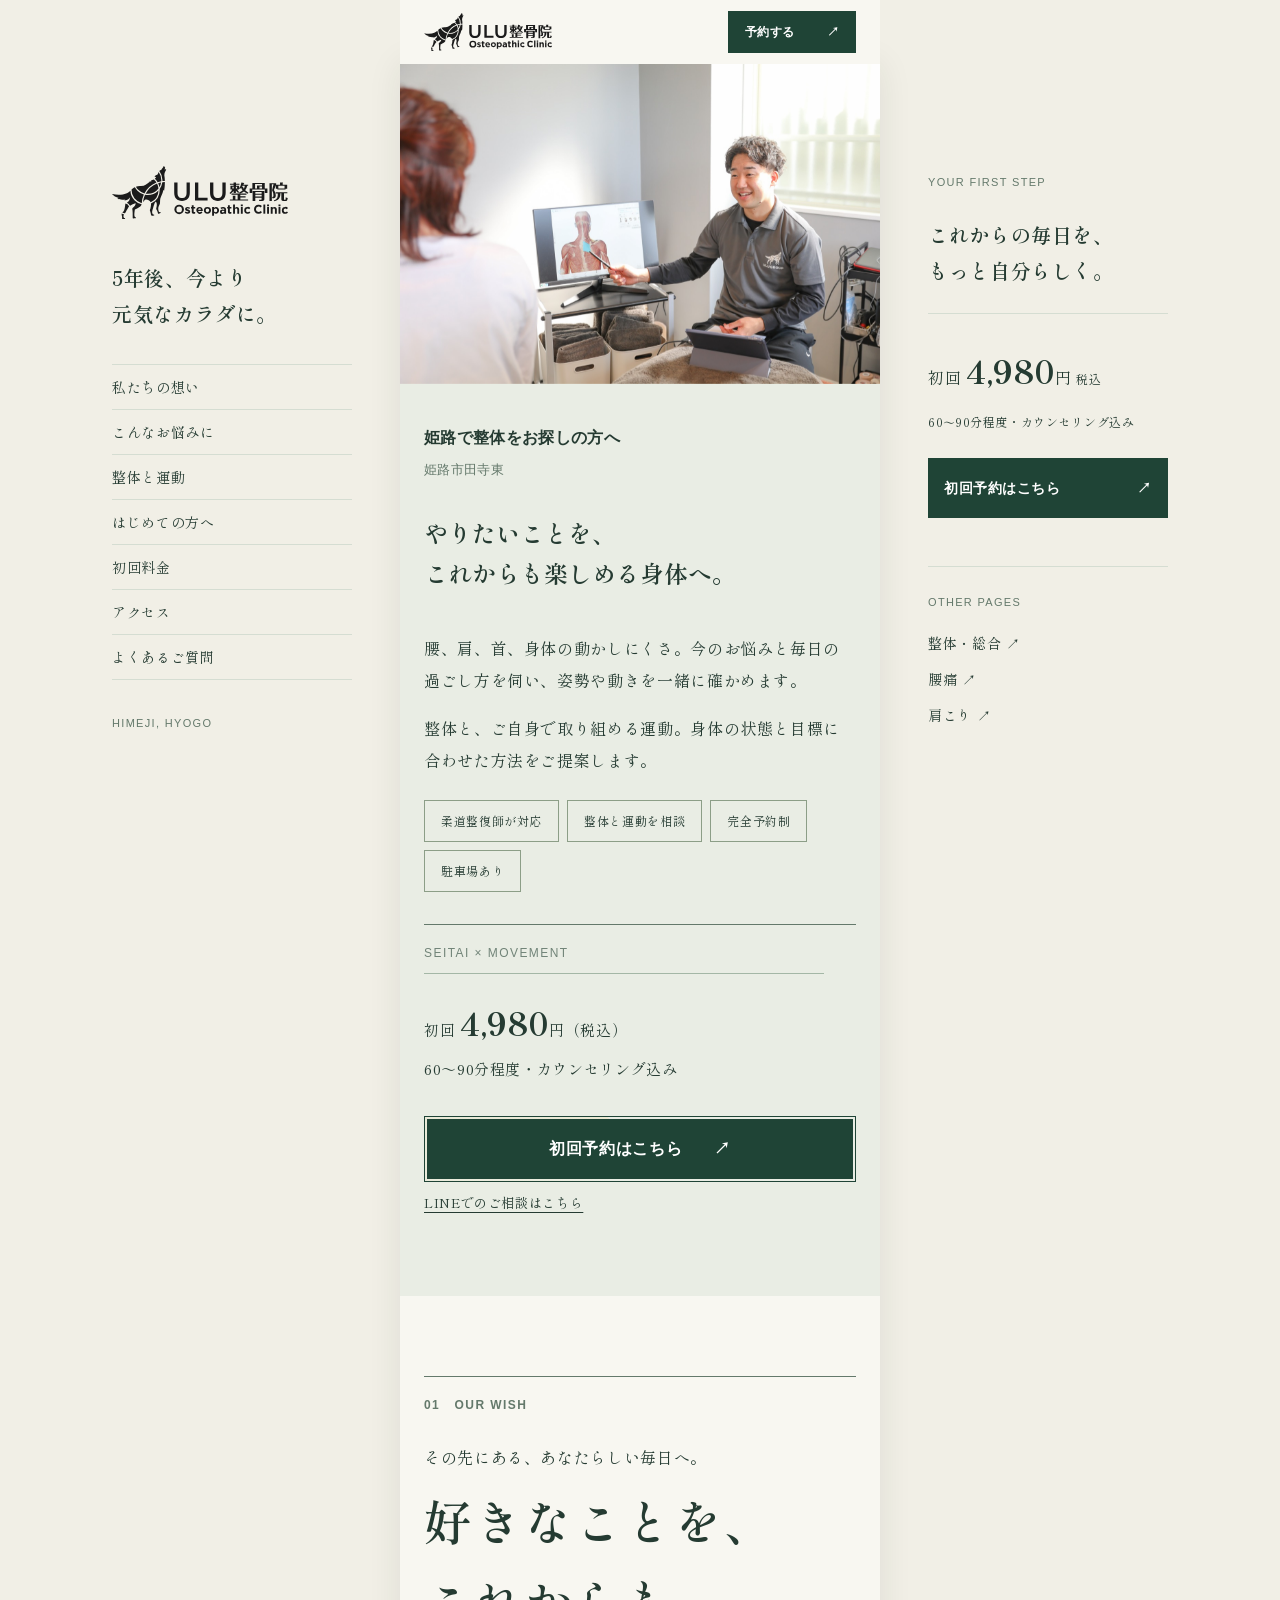
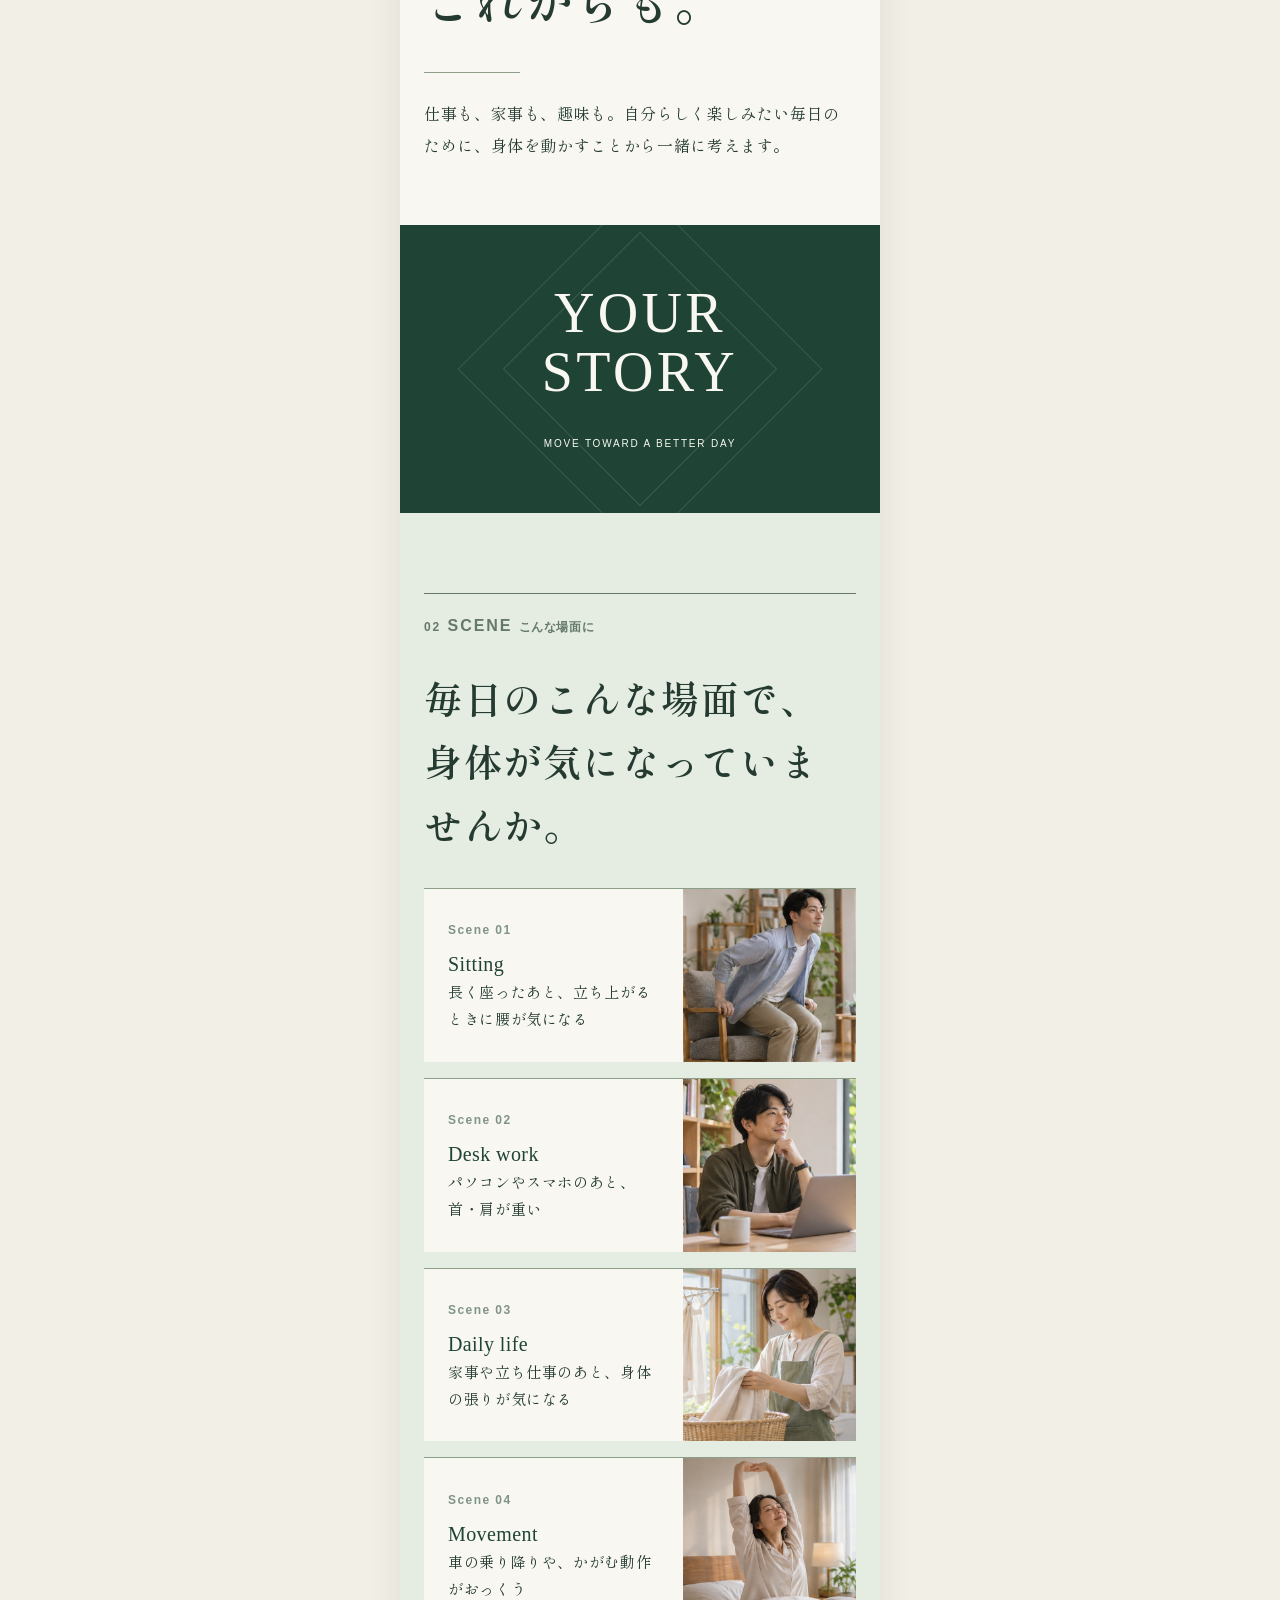
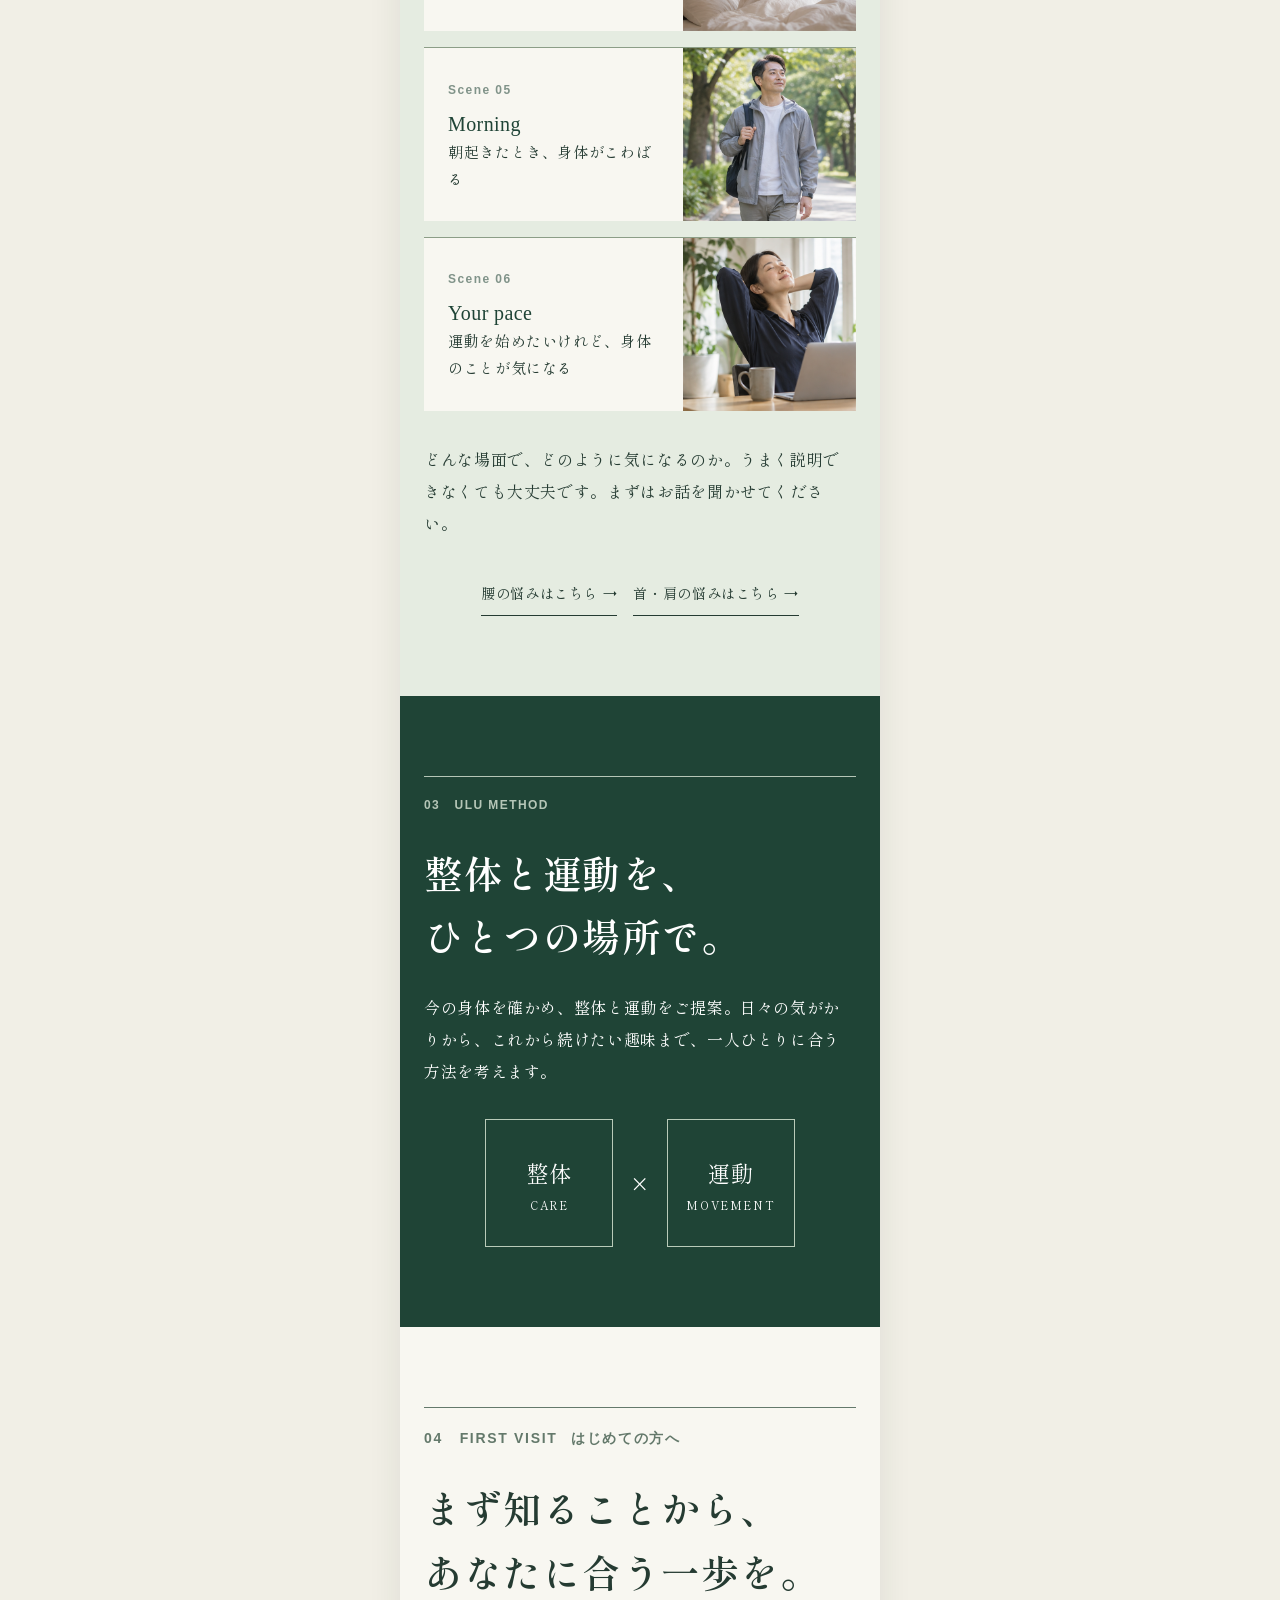
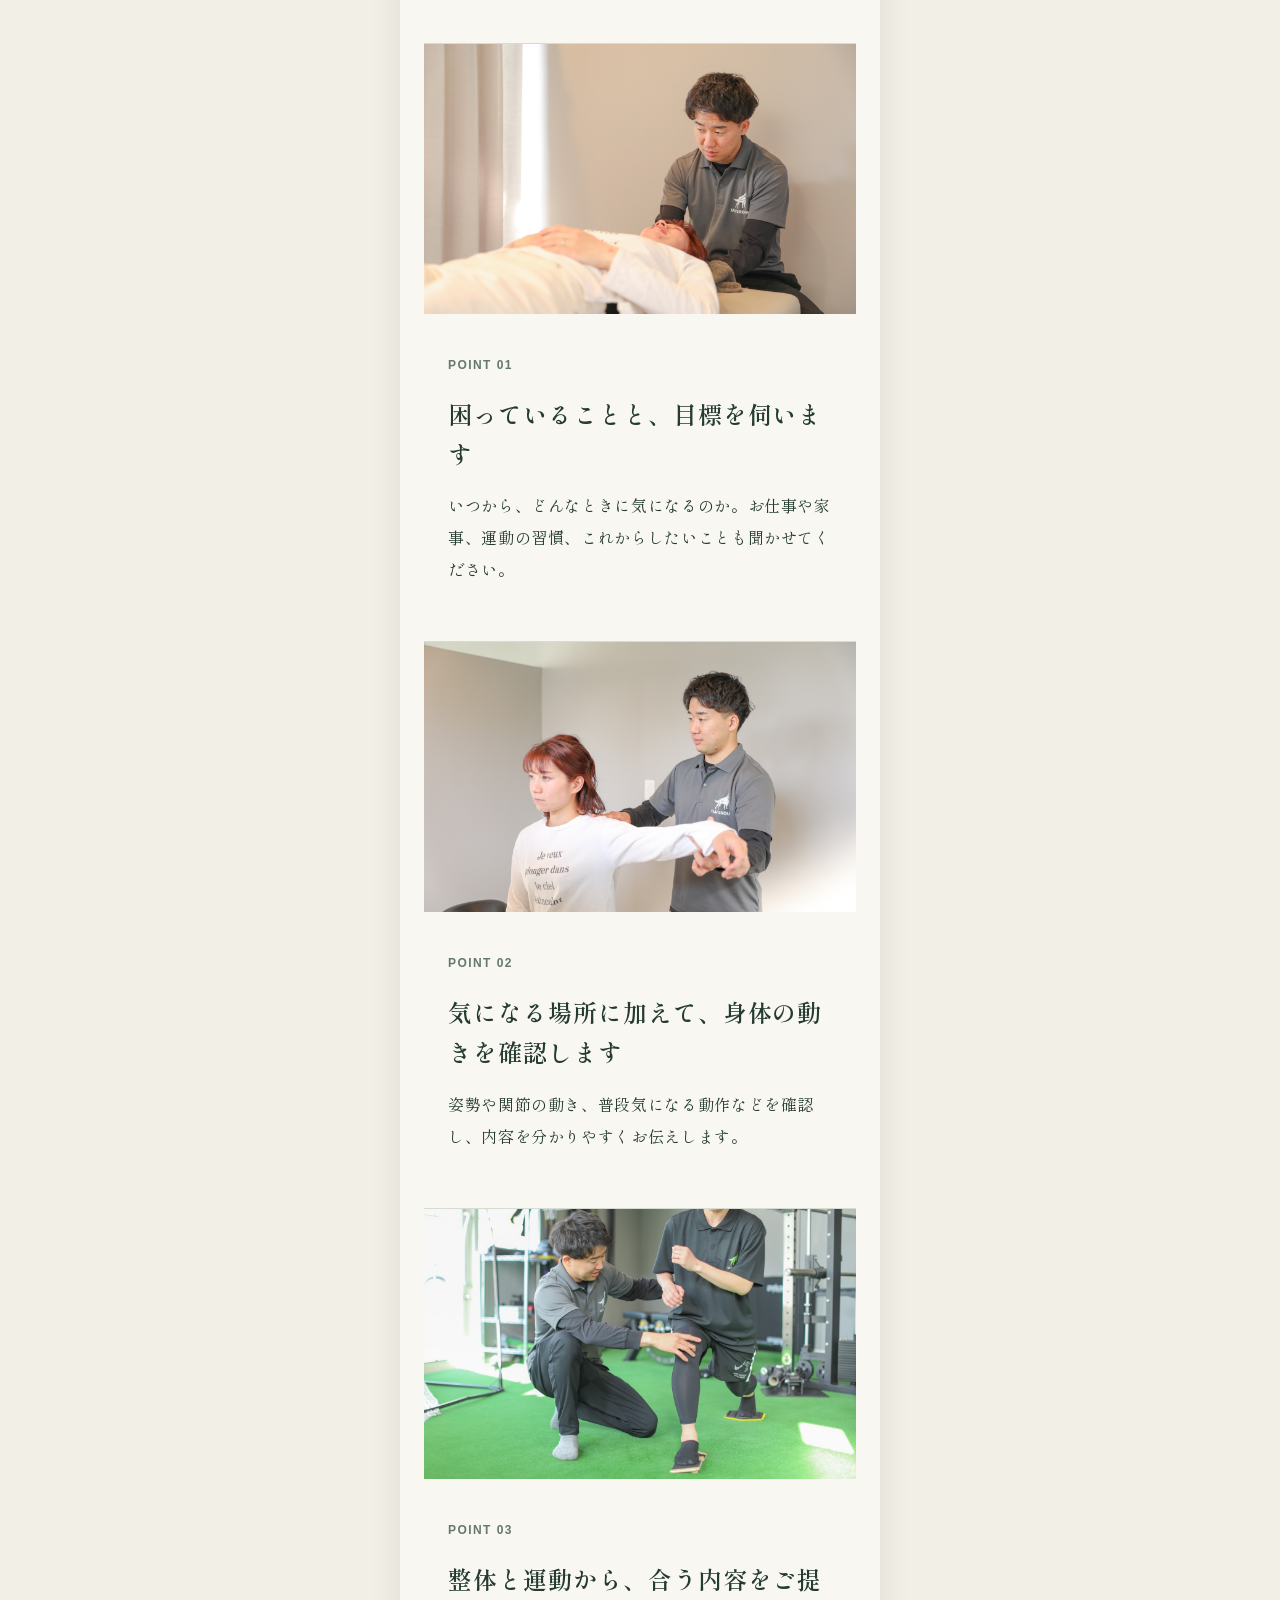
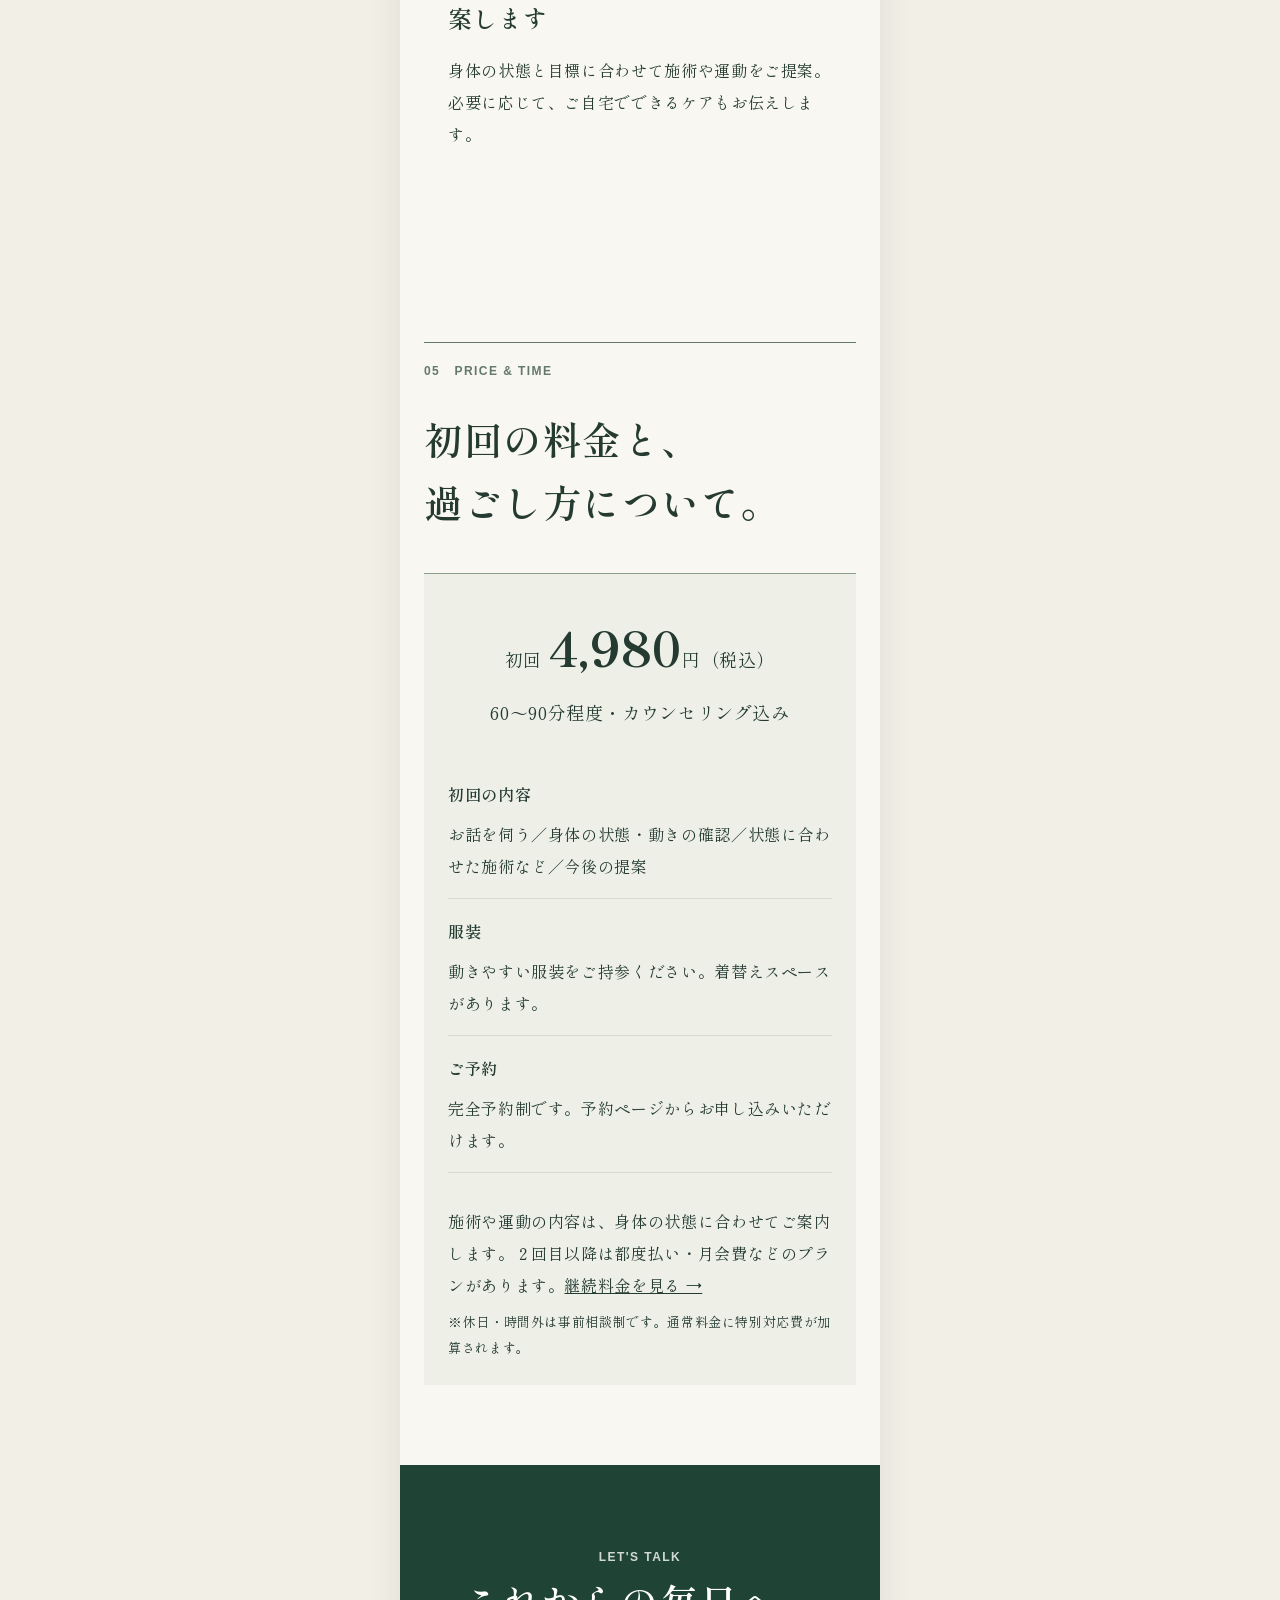
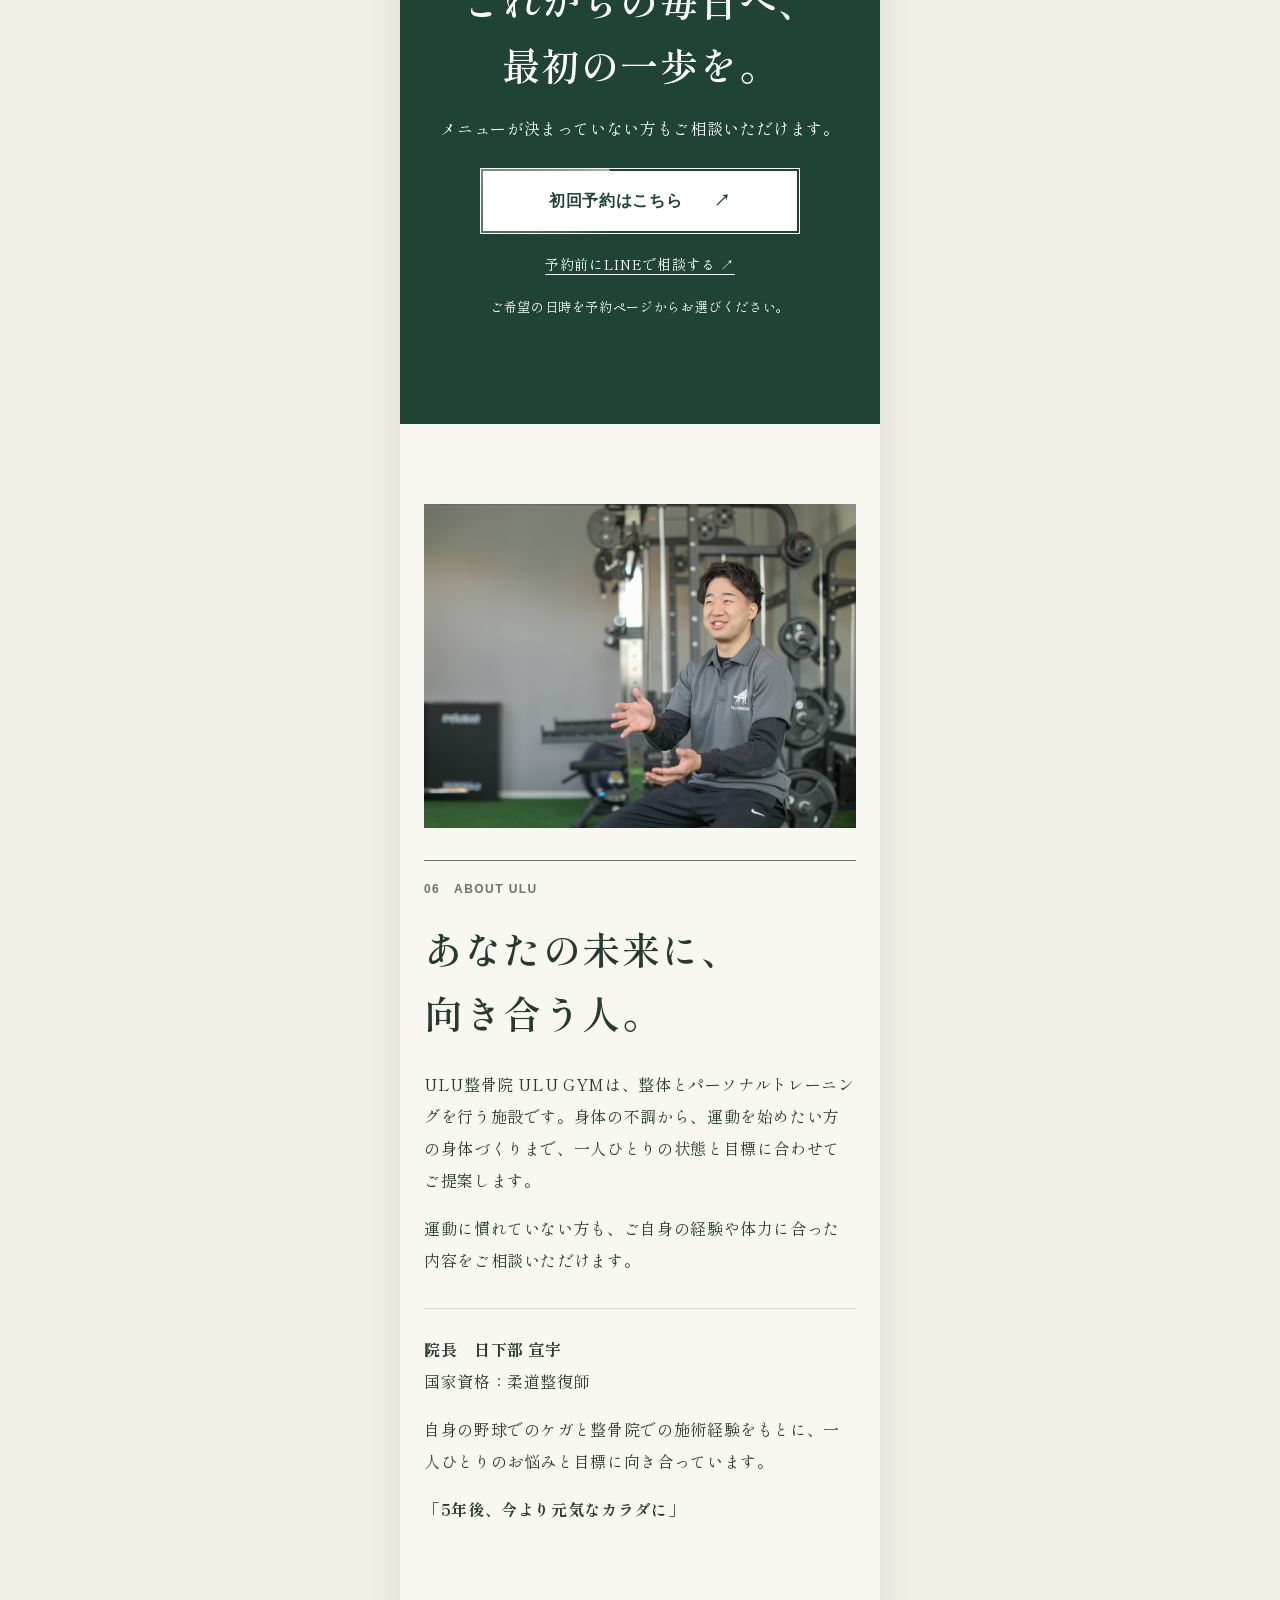
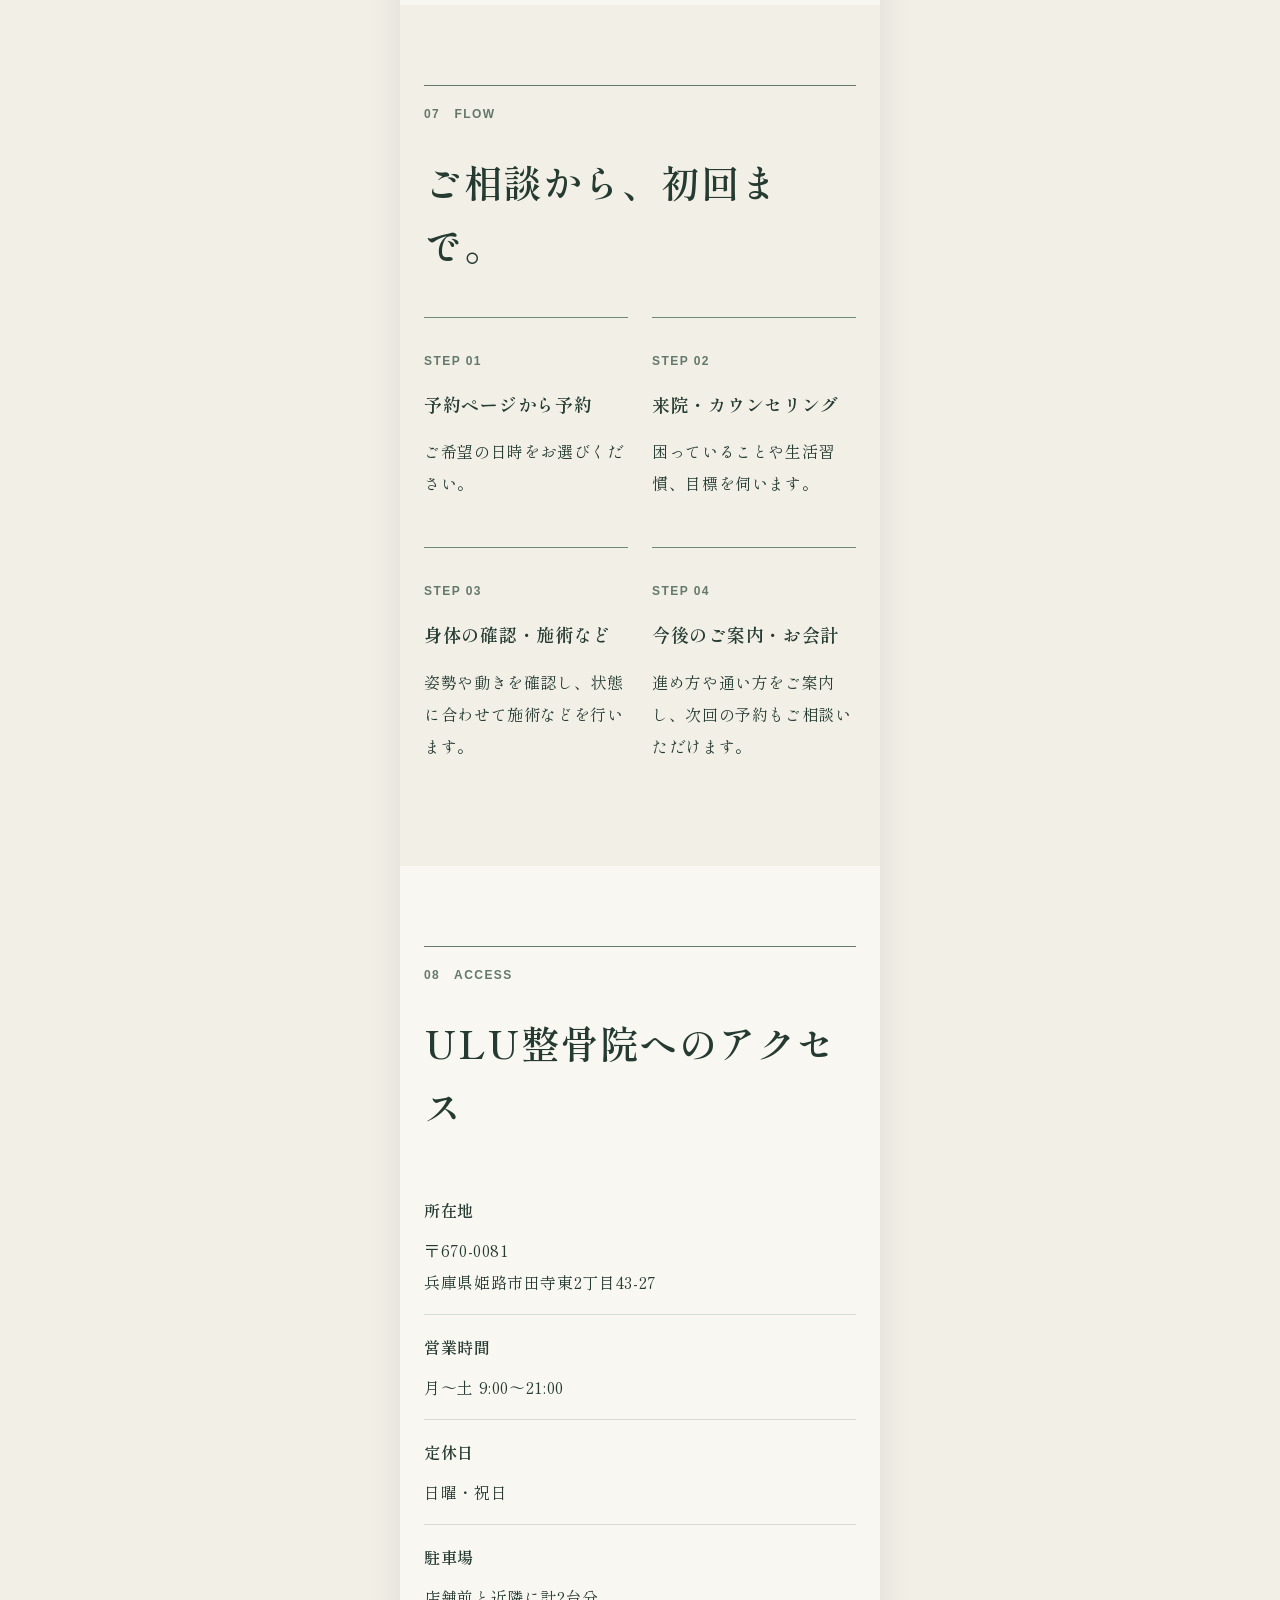
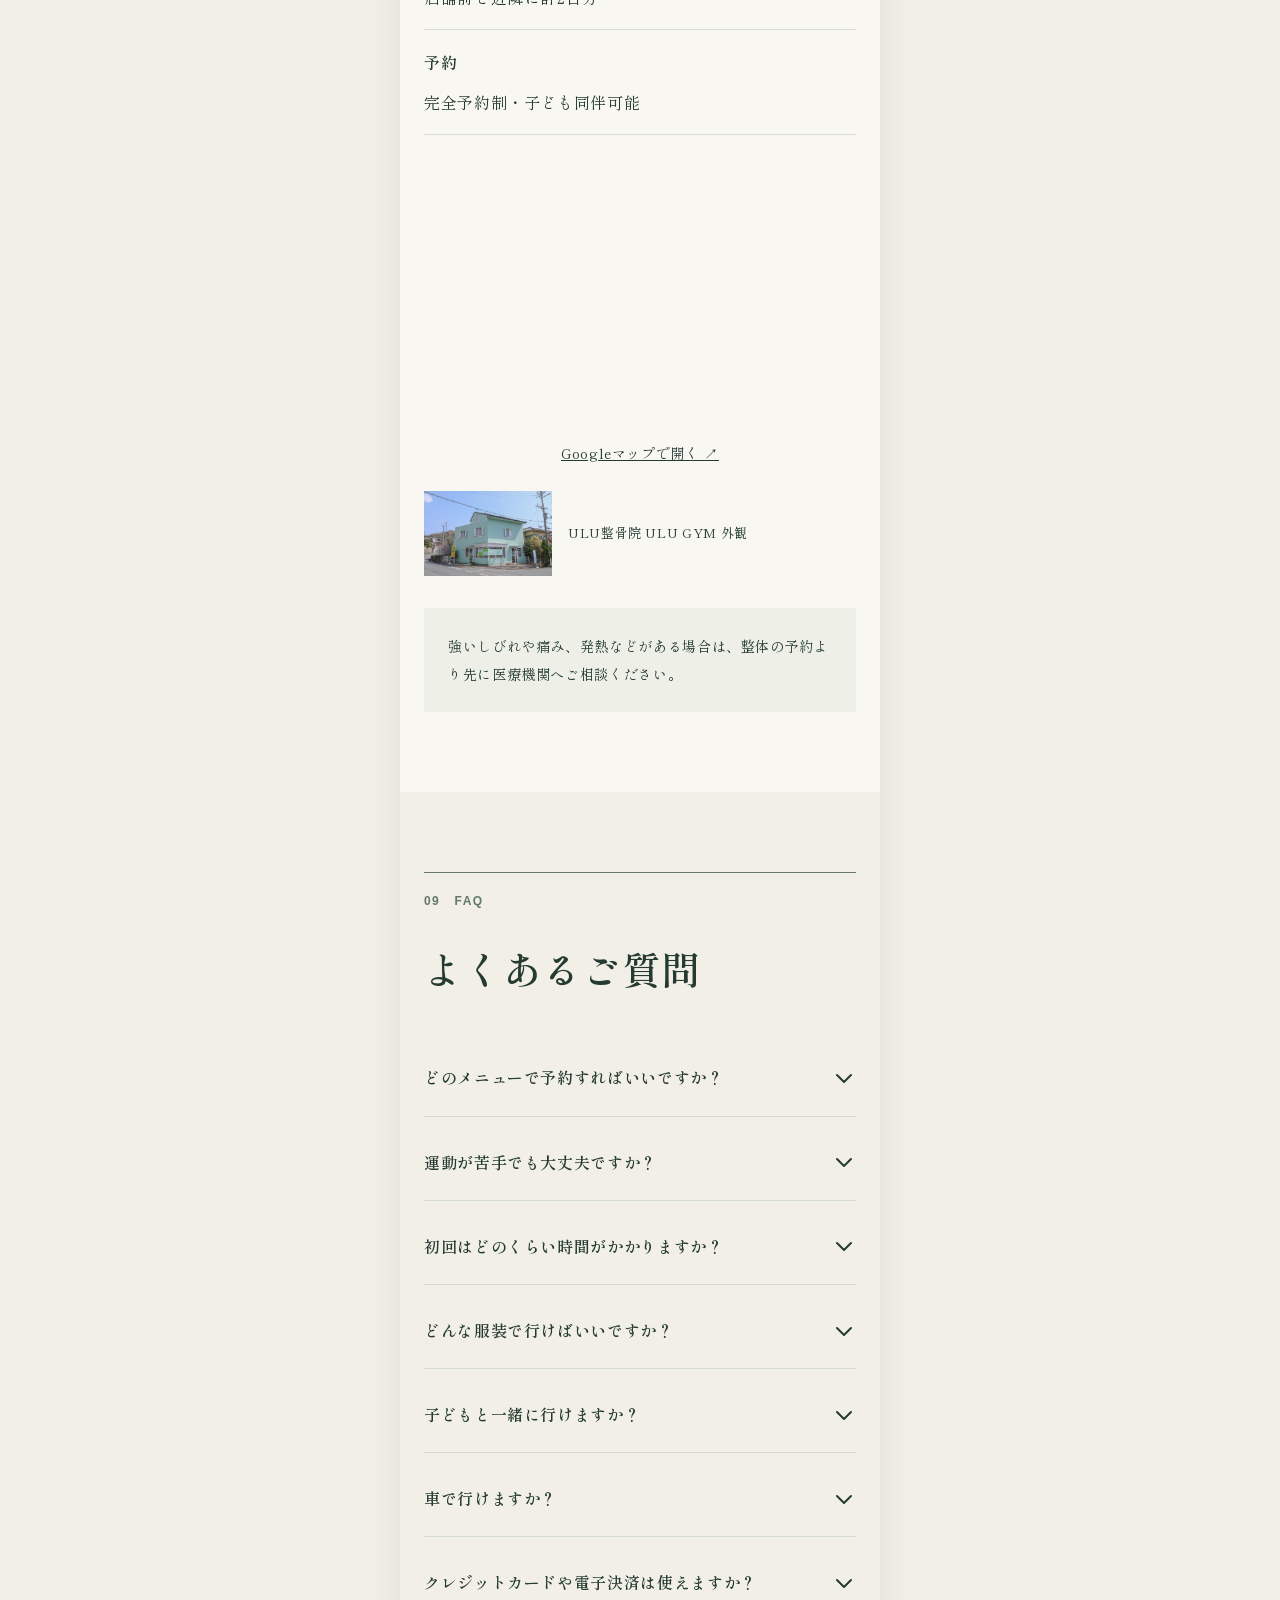
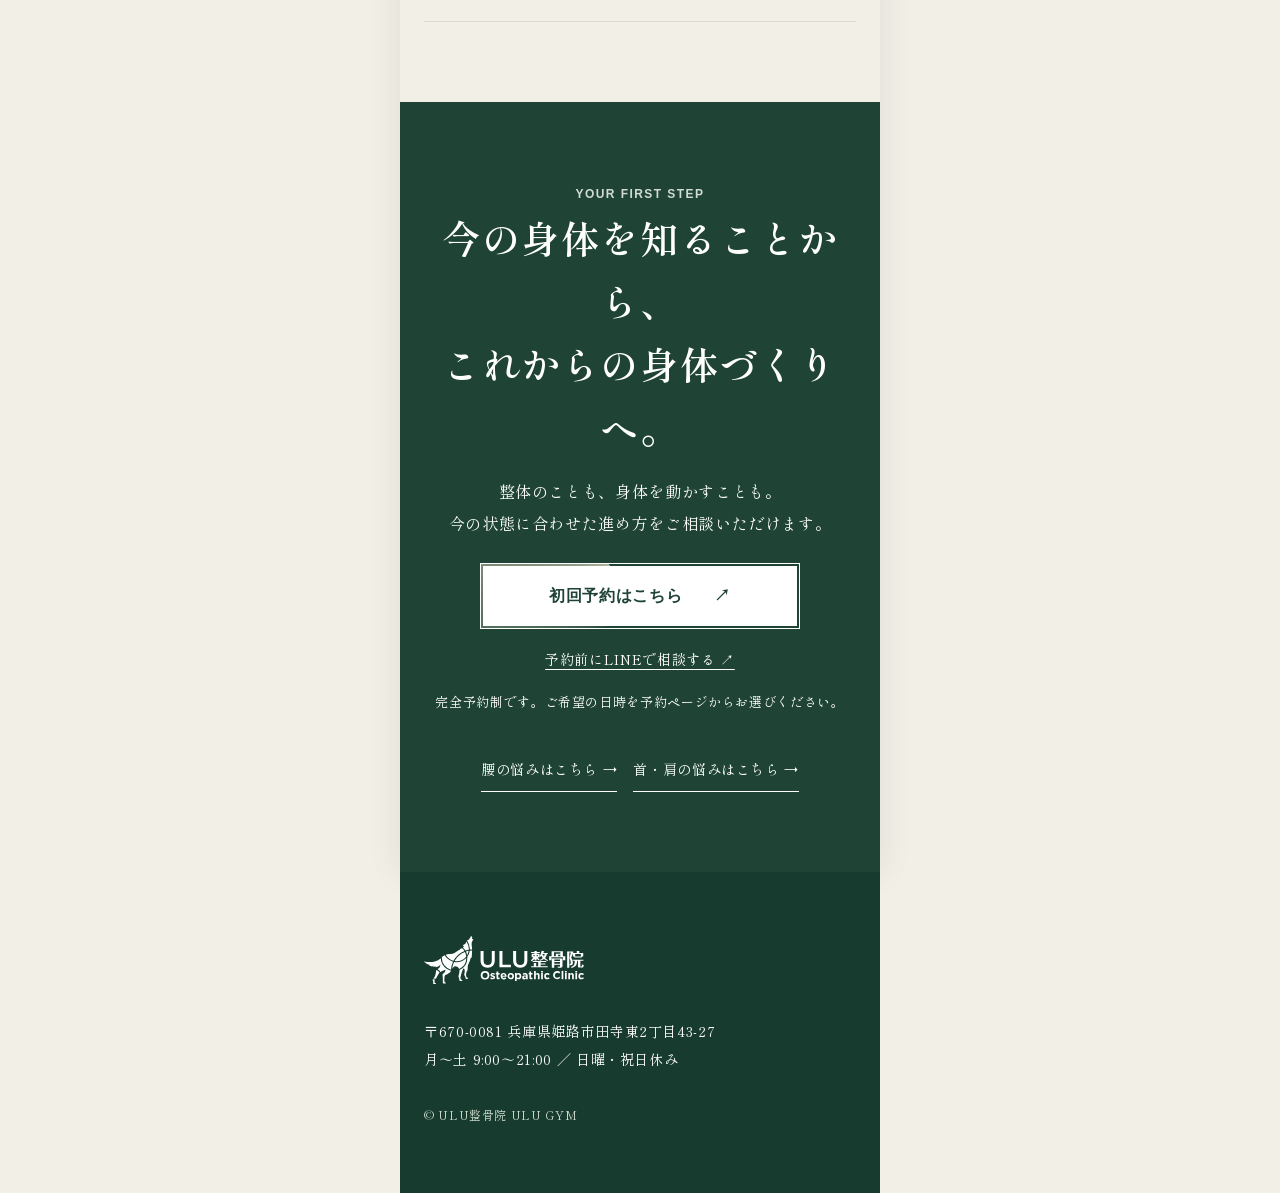
==== commit f91a3c37: "Improve mobile headline wrapping" ====
--- a/index.html
+++ b/index.html
@@ -1 +1 @@
-<!doctype html><html lang="ja"><head><meta charset="utf-8"><meta name="viewport" content="width=device-width,initial-scale=1"><meta name="description" content="姫路市田寺東のULU整骨院。整体と運動を通じて、身体の悩みやこれからの目標に合わせたケアをご提案します。"><title>姫路で整体をお探しの方へ｜ULU整骨院</title><link rel="stylesheet" href="style.css?v=12"><script defer src="motion.js?v=1"></script><script>(function(w,d,s,l,i){w[l]=w[l]||[];w[l].push({'gtm.start':new Date().getTime(),event:'gtm.js'});var f=d.getElementsByTagName(s)[0],j=d.createElement(s),dl=l!='dataLayer'?'&l='+l:'';j.async=true;j.src='https://www.googletagmanager.com/gtm.js?id='+i+dl;f.parentNode.insertBefore(j,f);})(window,document,'script','dataLayer','GTM-WN6FW2GV');</script><script defer src="tracking.js?v=1"></script></head><body data-theme="general"><noscript><iframe src="https://www.googletagmanager.com/ns.html?id=GTM-WN6FW2GV" height="0" width="0" style="display:none;visibility:hidden" title="Google Tag Manager"></iframe></noscript><header><a class="logo" href="index.html" aria-label="ULU整骨院 トップ"><img src="assets/ulu-clinic-logo-black.svg" alt="" width="136" height="40"></a><span>姫路市田寺東・完全予約制</span><a class="head-cta" href="https://appointment-system.net/book?src=lp_top">予約する <b>↗</b></a></header><main id="app"><section id="top" class="hero"><div class="wrap hero-grid"><div class="hero-copy"><div class="eyebrow">姫路で整体をお探しの方へ　｜　姫路市田寺東</div><h1>やりたいことを、<br>これからも楽しめる身体へ。</h1><p>腰、肩、首、身体の動かしにくさ。今のお悩みと毎日の過ごし方を伺い、姿勢や動きを一緒に確かめます。</p><p>整体と、ご自身で取り組める運動。身体の状態と目標に合わせた方法をご提案します。</p><div class="tags"><span>柔道整復師が対応</span><span>整体と運動を相談</span><span>完全予約制</span><span>駐車場あり</span></div><div class="hero-kicker">SEITAI <span>×</span> MOVEMENT</div><div class="price-inline">初回 <strong>4,980</strong>円（税込）<br>60〜90分程度・カウンセリング込み</div><a class="button shimmer-button" href="https://appointment-system.net/book?src=lp_top"><span class="shimmer-spark" aria-hidden="true"><span class="shimmer-spin"></span></span><span class="shimmer-label">初回予約はこちら <span>↗</span></span></a><p class="note"><a href="https://lin.ee/pum599o">LINEでのご相談はこちら</a></p></div><div class="hero-photo"><img src="assets/consultation.jpg" alt="身体の相談を受ける院長"></div></div></section><section id="vision" class="story-intro"><div class="wrap story-wrap"><div class="story-content"><div class="story-label">01 &nbsp; OUR WISH</div><p class="story-overline">その先にある、あなたらしい毎日へ。</p><h2>好きなことを、<br>これからも。</h2><div class="story-line"></div><p>仕事も、家事も、趣味も。自分らしく楽しみたい毎日のために、身体を動かすことから一緒に考えます。</p></div><div class="story-image" aria-hidden="true"><span>YOUR<br>STORY</span><small>MOVE TOWARD A BETTER DAY</small></div></div></section><section id="scenes" class="section scene-section"><div class="wrap"><div class="section-head"><div class="en scene-heading"><small>02</small> SCENE <span>こんな場面に</span></div><h2>毎日のこんな場面で、<br>身体が気になっていませんか。</h2></div><div class="scenes"><div class="scene"><div class="scene-copy"><b>Scene 01</b><span class="scene-name">Sitting</span><p>長く座ったあと、立ち上がるときに腰が気になる</p></div><div class="scene-photo" aria-hidden="true" style="background-image:url(assets/scene-grid-b.png);background-position:50% 0%"></div></div><div class="scene"><div class="scene-copy"><b>Scene 02</b><span class="scene-name">Desk work</span><p>パソコンやスマホのあと、首・肩が重い</p></div><div class="scene-photo" aria-hidden="true" style="background-image:url(assets/life-scenes.jpg);background-position:0% 0%"></div></div><div class="scene"><div class="scene-copy"><b>Scene 03</b><span class="scene-name">Daily life</span><p>家事や立ち仕事のあと、身体の張りが気になる</p></div><div class="scene-photo" aria-hidden="true" style="background-image:url(assets/life-scenes.jpg);background-position:0% 100%"></div></div><div class="scene"><div class="scene-copy"><b>Scene 04</b><span class="scene-name">Movement</span><p>車の乗り降りや、かがむ動作がおっくう</p></div><div class="scene-photo" aria-hidden="true" style="background-image:url(assets/scene-grid-b.png);background-position:100% 0%"></div></div><div class="scene"><div class="scene-copy"><b>Scene 05</b><span class="scene-name">Morning</span><p>朝起きたとき、身体がこわばる</p></div><div class="scene-photo" aria-hidden="true" style="background-image:url(assets/scene-grid-b.png);background-position:0% 100%"></div></div><div class="scene"><div class="scene-copy"><b>Scene 06</b><span class="scene-name">Your pace</span><p>運動を始めたいけれど、身体のことが気になる</p></div><div class="scene-photo" aria-hidden="true" style="background-image:url(assets/scene-grid-b.png);background-position:50% 100%"></div></div></div><p class="after">どんな場面で、どのように気になるのか。うまく説明できなくても大丈夫です。まずはお話を聞かせてください。</p><div class="links"><a href="back.html">腰の悩みはこちら →</a><a href="shoulder.html">首・肩の悩みはこちら →</a></div></div></section><section id="method" class="feature-section"><div class="wrap feature-wrap"><div><span class="feature-label">03 &nbsp; ULU METHOD</span><h2>整体と運動を、<br>ひとつの場所で。</h2><p>今の身体を確かめ、整体と運動をご提案。日々の気がかりから、これから続けたい趣味まで、一人ひとりに合う方法を考えます。</p></div><div class="feature-pair"><span>整体<small>CARE</small></span><b>×</b><span>運動<small>MOVEMENT</small></span></div></div></section><section id="first-visit" class="section soft first-section"><div class="wrap"><div class="section-head"><div class="en point-heading">04 &nbsp; FIRST VISIT <span>はじめての方へ</span></div><h2>まず知ることから、<br>あなたに合う一歩を。</h2></div><div class="points"><div class="point"><img src="assets/treatment.jpg" alt="施術の様子" loading="lazy"><div class="point-copy"><strong>POINT 01</strong><h3>困っていることと、目標を伺います</h3><p>いつから、どんなときに気になるのか。お仕事や家事、運動の習慣、これからしたいことも聞かせてください。</p></div></div><div class="point"><img src="assets/shoulder-check.jpg" alt="身体の動きを確認する様子" loading="lazy"><div class="point-copy"><strong>POINT 02</strong><h3>気になる場所に加えて、身体の動きを確認します</h3><p>姿勢や関節の動き、普段気になる動作などを確認し、内容を分かりやすくお伝えします。</p></div></div><div class="point"><img src="assets/movement.jpg" alt="身体の動かし方を確認する様子" loading="lazy"><div class="point-copy"><strong>POINT 03</strong><h3>整体と運動から、合う内容をご提案します</h3><p>身体の状態と目標に合わせて施術や運動をご提案。必要に応じて、ご自宅でできるケアもお伝えします。</p></div></div></div></div></section><section id="price" class="section"><div class="wrap"><div class="section-head"><div class="en">05 &nbsp; PRICE & TIME</div><h2>初回の料金と、<br>過ごし方について。</h2></div><div class="pricebox"><div class="price-number">初回 <strong>4,980</strong>円（税込）<br><span>60〜90分程度・カウンセリング込み</span></div><dl><div><dt>初回の内容</dt><dd>お話を伺う／身体の状態・動きの確認／状態に合わせた施術など／今後の提案</dd></div><div><dt>服装</dt><dd>動きやすい服装をご持参ください。着替えスペースがあります。</dd></div><div><dt>ご予約</dt><dd>完全予約制です。予約ページからお申し込みいただけます。</dd></div></dl><p>施術や運動の内容は、身体の状態に合わせてご案内します。２回目以降は都度払い・月会費などのプランがあります。<a href="https://ulu-gym-seikotsu.com/introduce/price/">継続料金を見る →</a></p><p class="note">※休日・時間外は事前相談制です。通常料金に特別対応費が加算されます。</p></div></div></section><section class="cta"><div class="en">LET'S TALK</div><h2>これからの毎日へ、<br>最初の一歩を。</h2><p>メニューが決まっていない方もご相談いただけます。</p><a class="button shimmer-button" href="https://appointment-system.net/book?src=lp_top"><span class="shimmer-spark" aria-hidden="true"><span class="shimmer-spin"></span></span><span class="shimmer-label">初回予約はこちら <span>↗</span></span></a><p class="line-consult"><a href="https://lin.ee/pum599o">予約前にLINEで相談する ↗</a></p><p class="note">ご希望の日時を予約ページからお選びください。</p></section><section class="section"><div class="wrap about"><img src="assets/director.jpg" alt="ULU整骨院 院長の紹介" loading="lazy"><div><div class="en">06 &nbsp; ABOUT ULU</div><h2>あなたの未来に、<br>向き合う人。</h2><p>ULU整骨院 ULU GYMは、整体とパーソナルトレーニングを行う施設です。身体の不調から、運動を始めたい方の身体づくりまで、一人ひとりの状態と目標に合わせてご提案します。</p><p>運動に慣れていない方も、ご自身の経験や体力に合った内容をご相談いただけます。</p><div class="name"><b>院長　日下部 宣宇</b><br>国家資格：柔道整復師<p>自身の野球でのケガと整骨院での施術経験をもとに、一人ひとりのお悩みと目標に向き合っています。</p><b>「5年後、今より元気なカラダに」</b></div></div></div></section><section class="section soft"><div class="wrap"><div class="section-head"><div class="en">07 &nbsp; FLOW</div><h2>ご相談から、初回まで。</h2></div><div class="steps"><div class="step"><b>STEP 01</b><h3>予約ページから予約</h3><p>ご希望の日時をお選びください。</p></div><div class="step"><b>STEP 02</b><h3>来院・カウンセリング</h3><p>困っていることや生活習慣、目標を伺います。</p></div><div class="step"><b>STEP 03</b><h3>身体の確認・施術など</h3><p>姿勢や動きを確認し、状態に合わせて施術などを行います。</p></div><div class="step"><b>STEP 04</b><h3>今後のご案内・お会計</h3><p>進め方や通い方をご案内し、次回の予約もご相談いただけます。</p></div></div></div></section><section id="access" class="section"><div class="wrap"><div class="section-head"><div class="en">08 &nbsp; ACCESS</div><h2>ULU整骨院へのアクセス</h2></div><div class="access"><div><dl><div><dt>所在地</dt><dd>〒670-0081<br>兵庫県姫路市田寺東2丁目43-27</dd></div><div><dt>営業時間</dt><dd>月〜土 9:00〜21:00</dd></div><div><dt>定休日</dt><dd>日曜・祝日</dd></div><div><dt>駐車場</dt><dd>店舗前と近隣に計2台分</dd></div><div><dt>予約</dt><dd>完全予約制・子ども同伴可能</dd></div></dl></div><div><iframe class="map" title="ULU整骨院の地図" loading="lazy" src="https://maps.google.com/maps?q=%E5%85%B5%E5%BA%AB%E7%9C%8C%E5%A7%AB%E8%B7%AF%E5%B8%82%E7%94%B0%E5%AF%BA%E6%9D%B12%E4%B8%81%E7%9B%AE43-27&output=embed"></iframe><a class="map-link" href="https://www.google.com/maps/search/?api=1&amp;query=34.8591765%2C134.6760666">Googleマップで開く ↗</a></div></div><div class="access-photo"><img src="assets/clinic.jpg" alt="ULU整骨院 ULU GYMの外観" loading="lazy"><span>ULU整骨院 ULU GYM 外観</span></div><div class="warning">強いしびれや痛み、発熱などがある場合は、整体の予約より先に医療機関へご相談ください。</div></div></section><section id="faq" class="section soft"><div class="wrap"><div class="section-head"><div class="en">09 &nbsp; FAQ</div><h2>よくあるご質問</h2></div><div class="faq"><details class="group"><summary><span>どのメニューで予約すればいいですか？</span><svg aria-hidden="true" xmlns="http://www.w3.org/2000/svg" fill="none" viewBox="0 0 24 24" stroke="currentColor"><path stroke-linecap="round" stroke-linejoin="round" stroke-width="2" d="M19 9l-7 7-7-7" /></svg></summary><div class="answer"><p>迷う場合は、<a href="https://lin.ee/pum599o">LINEでお悩みやご希望をお知らせください</a>。身体の状態と目的を伺い、合う内容をご提案します。</p></div></details><details class="group"><summary><span>運動が苦手でも大丈夫ですか？</span><svg aria-hidden="true" xmlns="http://www.w3.org/2000/svg" fill="none" viewBox="0 0 24 24" stroke="currentColor"><path stroke-linecap="round" stroke-linejoin="round" stroke-width="2" d="M19 9l-7 7-7-7" /></svg></summary><div class="answer"><p>運動経験や体力、身体の状態に合わせた内容をご提案します。運動に慣れていない方もご相談ください。</p></div></details><details class="group"><summary><span>初回はどのくらい時間がかかりますか？</span><svg aria-hidden="true" xmlns="http://www.w3.org/2000/svg" fill="none" viewBox="0 0 24 24" stroke="currentColor"><path stroke-linecap="round" stroke-linejoin="round" stroke-width="2" d="M19 9l-7 7-7-7" /></svg></summary><div class="answer"><p>カウンセリングを含めて60〜90分程度です。時間に余裕をもってお越しください。</p></div></details><details class="group"><summary><span>どんな服装で行けばいいですか？</span><svg aria-hidden="true" xmlns="http://www.w3.org/2000/svg" fill="none" viewBox="0 0 24 24" stroke="currentColor"><path stroke-linecap="round" stroke-linejoin="round" stroke-width="2" d="M19 9l-7 7-7-7" /></svg></summary><div class="answer"><p>Tシャツやジャージなど、動きやすい服装をご持参ください。着替えスペースがあります。</p></div></details><details class="group"><summary><span>子どもと一緒に行けますか？</span><svg aria-hidden="true" xmlns="http://www.w3.org/2000/svg" fill="none" viewBox="0 0 24 24" stroke="currentColor"><path stroke-linecap="round" stroke-linejoin="round" stroke-width="2" d="M19 9l-7 7-7-7" /></svg></summary><div class="answer"><p>はい。子ども同伴でお越しいただけます。ご予約時にお知らせください。</p></div></details><details class="group"><summary><span>車で行けますか？</span><svg aria-hidden="true" xmlns="http://www.w3.org/2000/svg" fill="none" viewBox="0 0 24 24" stroke="currentColor"><path stroke-linecap="round" stroke-linejoin="round" stroke-width="2" d="M19 9l-7 7-7-7" /></svg></summary><div class="answer"><p>はい。店舗前と近隣に、計2台分の駐車場があります。</p></div></details><details class="group"><summary><span>クレジットカードや電子決済は使えますか？</span><svg aria-hidden="true" xmlns="http://www.w3.org/2000/svg" fill="none" viewBox="0 0 24 24" stroke="currentColor"><path stroke-linecap="round" stroke-linejoin="round" stroke-width="2" d="M19 9l-7 7-7-7" /></svg></summary><div class="answer"><p>はい。クレジットカード・電子決済に対応しています。</p></div></details></div></div></section><section class="cta"><div class="en">YOUR FIRST STEP</div><h2>今の身体を知ることから、<br>これからの身体づくりへ。</h2><p>整体のことも、身体を動かすことも。<br>今の状態に合わせた進め方をご相談いただけます。</p><a class="button shimmer-button" href="https://appointment-system.net/book?src=lp_top"><span class="shimmer-spark" aria-hidden="true"><span class="shimmer-spin"></span></span><span class="shimmer-label">初回予約はこちら <span>↗</span></span></a><p class="line-consult"><a href="https://lin.ee/pum599o">予約前にLINEで相談する ↗</a></p><p class="note">完全予約制です。ご希望の日時を予約ページからお選びください。</p><div class="links"><a href="back.html">腰の悩みはこちら →</a><a href="shoulder.html">首・肩の悩みはこちら →</a></div></section></main><footer><div class="wrap"><a class="logo" href="index.html" aria-label="ULU整骨院 トップ"><img src="assets/ulu-clinic-logo-white.svg" alt="" width="160" height="48"></a><p>〒670-0081 兵庫県姫路市田寺東2丁目43-27<br>月〜土 9:00〜21:00 ／ 日曜・祝日休み</p><small>© ULU整骨院 ULU GYM</small></div></footer><aside class="mobile-booking" aria-label="初回予約"><div><span>初回</span><strong>4,980円</strong><small>（税込）</small></div><a href="https://appointment-system.net/book?src=lp_top">予約する <span aria-hidden="true">↗</span></a></aside><aside class="desktop-left" aria-label="ページ内のご案内"><div class="rail-inner"><a class="rail-brand" href="#top" aria-label="ページの先頭へ"><img src="assets/ulu-clinic-logo-black.svg" alt="ULU整骨院" width="176" height="56"></a><p class="rail-intro">5年後、今より<br>元気なカラダに。</p><nav aria-label="ページ内メニュー"><a href="#vision">私たちの想い</a><a href="#scenes">こんなお悩みに</a><a href="#method">整体と運動</a><a href="#first-visit">はじめての方へ</a><a href="#price">初回料金</a><a href="#access">アクセス</a><a href="#faq">よくあるご質問</a></nav><span class="rail-location">HIMEJI, HYOGO</span></div></aside><aside class="desktop-right" aria-label="ご予約と関連ページ"><div class="rail-inner"><p class="rail-label">YOUR FIRST STEP</p><p class="rail-heading">これからの毎日を、<br>もっと自分らしく。</p><div class="rail-price">初回 <strong>4,980</strong>円 <small>税込</small></div><p class="rail-note">60〜90分程度・カウンセリング込み</p><a class="rail-book" href="https://appointment-system.net/book?src=lp_top">初回予約はこちら <span aria-hidden="true">↗</span></a><div class="rail-links"><span>OTHER PAGES</span><a href="index.html">整体・総合 ↗</a><a href="back.html">腰痛 ↗</a><a href="shoulder.html">肩こり ↗</a></div></div></aside></body></html>
+<!doctype html><html lang="ja"><head><meta charset="utf-8"><meta name="viewport" content="width=device-width,initial-scale=1"><meta name="description" content="姫路市田寺東のULU整骨院。整体と運動を通じて、身体の悩みやこれからの目標に合わせたケアをご提案します。"><title>姫路で整体をお探しの方へ｜ULU整骨院</title><link rel="stylesheet" href="style.css?v=12"><script defer src="motion.js?v=1"></script><script>(function(w,d,s,l,i){w[l]=w[l]||[];w[l].push({'gtm.start':new Date().getTime(),event:'gtm.js'});var f=d.getElementsByTagName(s)[0],j=d.createElement(s),dl=l!='dataLayer'?'&l='+l:'';j.async=true;j.src='https://www.googletagmanager.com/gtm.js?id='+i+dl;f.parentNode.insertBefore(j,f);})(window,document,'script','dataLayer','GTM-WN6FW2GV');</script><script defer src="tracking.js?v=1"></script></head><body data-theme="general"><noscript><iframe src="https://www.googletagmanager.com/ns.html?id=GTM-WN6FW2GV" height="0" width="0" style="display:none;visibility:hidden" title="Google Tag Manager"></iframe></noscript><header><a class="logo" href="index.html" aria-label="ULU整骨院 トップ"><img src="assets/ulu-clinic-logo-black.svg" alt="" width="136" height="40"></a><span>姫路市田寺東・完全予約制</span><a class="head-cta" href="https://appointment-system.net/book?src=lp_top">予約する <b>↗</b></a></header><main id="app"><section id="top" class="hero"><div class="wrap hero-grid"><div class="hero-copy"><div class="eyebrow">姫路で整体をお探しの方へ<span class="hero-location">姫路市田寺東</span></div><h1>やりたいことを、<br>これからも楽しめる身体へ。</h1><p>腰、肩、首、身体の動かしにくさ。今のお悩みと毎日の過ごし方を伺い、姿勢や動きを一緒に確かめます。</p><p>整体と、ご自身で取り組める運動。身体の状態と目標に合わせた方法をご提案します。</p><div class="tags"><span>柔道整復師が対応</span><span>整体と運動を相談</span><span>完全予約制</span><span>駐車場あり</span></div><div class="hero-kicker">SEITAI <span>×</span> MOVEMENT</div><div class="price-inline">初回 <strong>4,980</strong>円（税込）<br>60〜90分程度・カウンセリング込み</div><a class="button shimmer-button" href="https://appointment-system.net/book?src=lp_top"><span class="shimmer-spark" aria-hidden="true"><span class="shimmer-spin"></span></span><span class="shimmer-label">初回予約はこちら <span>↗</span></span></a><p class="note"><a href="https://lin.ee/pum599o">LINEでのご相談はこちら</a></p></div><div class="hero-photo"><img src="assets/consultation.jpg" alt="身体の相談を受ける院長"></div></div></section><section id="vision" class="story-intro"><div class="wrap story-wrap"><div class="story-content"><div class="story-label">01 &nbsp; OUR WISH</div><p class="story-overline">その先にある、あなたらしい毎日へ。</p><h2>好きなことを、<br>これからも。</h2><div class="story-line"></div><p>仕事も、家事も、趣味も。自分らしく楽しみたい毎日のために、身体を動かすことから一緒に考えます。</p></div><div class="story-image" aria-hidden="true"><span>YOUR<br>STORY</span><small>MOVE TOWARD A BETTER DAY</small></div></div></section><section id="scenes" class="section scene-section"><div class="wrap"><div class="section-head"><div class="en scene-heading"><small>02</small> SCENE <span>こんな場面に</span></div><h2>毎日のこんな場面で、<br>身体が気になっていませんか。</h2></div><div class="scenes"><div class="scene"><div class="scene-copy"><b>Scene 01</b><span class="scene-name">Sitting</span><p>長く座ったあと、立ち上がるときに腰が気になる</p></div><div class="scene-photo" aria-hidden="true" style="background-image:url(assets/scene-grid-b.png);background-position:50% 0%"></div></div><div class="scene"><div class="scene-copy"><b>Scene 02</b><span class="scene-name">Desk work</span><p>パソコンやスマホのあと、首・肩が重い</p></div><div class="scene-photo" aria-hidden="true" style="background-image:url(assets/life-scenes.jpg);background-position:0% 0%"></div></div><div class="scene"><div class="scene-copy"><b>Scene 03</b><span class="scene-name">Daily life</span><p>家事や立ち仕事のあと、身体の張りが気になる</p></div><div class="scene-photo" aria-hidden="true" style="background-image:url(assets/life-scenes.jpg);background-position:0% 100%"></div></div><div class="scene"><div class="scene-copy"><b>Scene 04</b><span class="scene-name">Movement</span><p>車の乗り降りや、かがむ動作がおっくう</p></div><div class="scene-photo" aria-hidden="true" style="background-image:url(assets/scene-grid-b.png);background-position:100% 0%"></div></div><div class="scene"><div class="scene-copy"><b>Scene 05</b><span class="scene-name">Morning</span><p>朝起きたとき、身体がこわばる</p></div><div class="scene-photo" aria-hidden="true" style="background-image:url(assets/scene-grid-b.png);background-position:0% 100%"></div></div><div class="scene"><div class="scene-copy"><b>Scene 06</b><span class="scene-name">Your pace</span><p>運動を始めたいけれど、身体のことが気になる</p></div><div class="scene-photo" aria-hidden="true" style="background-image:url(assets/scene-grid-b.png);background-position:50% 100%"></div></div></div><p class="after">どんな場面で、どのように気になるのか。うまく説明できなくても大丈夫です。まずはお話を聞かせてください。</p><div class="links"><a href="back.html">腰の悩みはこちら →</a><a href="shoulder.html">首・肩の悩みはこちら →</a></div></div></section><section id="method" class="feature-section"><div class="wrap feature-wrap"><div><span class="feature-label">03 &nbsp; ULU METHOD</span><h2>整体と運動を、<br>ひとつの場所で。</h2><p>今の身体を確かめ、整体と運動をご提案。日々の気がかりから、これから続けたい趣味まで、一人ひとりに合う方法を考えます。</p></div><div class="feature-pair"><span>整体<small>CARE</small></span><b>×</b><span>運動<small>MOVEMENT</small></span></div></div></section><section id="first-visit" class="section soft first-section"><div class="wrap"><div class="section-head"><div class="en point-heading">04 &nbsp; FIRST VISIT <span>はじめての方へ</span></div><h2>まず知ることから、<br>あなたに合う一歩を。</h2></div><div class="points"><div class="point"><img src="assets/treatment.jpg" alt="施術の様子" loading="lazy"><div class="point-copy"><strong>POINT 01</strong><h3>困っていることと、目標を伺います</h3><p>いつから、どんなときに気になるのか。お仕事や家事、運動の習慣、これからしたいことも聞かせてください。</p></div></div><div class="point"><img src="assets/shoulder-check.jpg" alt="身体の動きを確認する様子" loading="lazy"><div class="point-copy"><strong>POINT 02</strong><h3>気になる場所に加えて、身体の動きを確認します</h3><p>姿勢や関節の動き、普段気になる動作などを確認し、内容を分かりやすくお伝えします。</p></div></div><div class="point"><img src="assets/movement.jpg" alt="身体の動かし方を確認する様子" loading="lazy"><div class="point-copy"><strong>POINT 03</strong><h3>整体と運動から、合う内容をご提案します</h3><p>身体の状態と目標に合わせて施術や運動をご提案。必要に応じて、ご自宅でできるケアもお伝えします。</p></div></div></div></div></section><section id="price" class="section"><div class="wrap"><div class="section-head"><div class="en">05 &nbsp; PRICE & TIME</div><h2>初回の料金と、<br>過ごし方について。</h2></div><div class="pricebox"><div class="price-number">初回 <strong>4,980</strong>円（税込）<br><span>60〜90分程度・カウンセリング込み</span></div><dl><div><dt>初回の内容</dt><dd>お話を伺う／身体の状態・動きの確認／状態に合わせた施術など／今後の提案</dd></div><div><dt>服装</dt><dd>動きやすい服装をご持参ください。着替えスペースがあります。</dd></div><div><dt>ご予約</dt><dd>完全予約制です。予約ページからお申し込みいただけます。</dd></div></dl><p>施術や運動の内容は、身体の状態に合わせてご案内します。２回目以降は都度払い・月会費などのプランがあります。<a href="https://ulu-gym-seikotsu.com/introduce/price/">継続料金を見る →</a></p><p class="note">※休日・時間外は事前相談制です。通常料金に特別対応費が加算されます。</p></div></div></section><section class="cta"><div class="en">LET'S TALK</div><h2>これからの毎日へ、<br>最初の一歩を。</h2><p>メニューが決まっていない方もご相談いただけます。</p><a class="button shimmer-button" href="https://appointment-system.net/book?src=lp_top"><span class="shimmer-spark" aria-hidden="true"><span class="shimmer-spin"></span></span><span class="shimmer-label">初回予約はこちら <span>↗</span></span></a><p class="line-consult"><a href="https://lin.ee/pum599o">予約前にLINEで相談する ↗</a></p><p class="note">ご希望の日時を予約ページからお選びください。</p></section><section class="section"><div class="wrap about"><img src="assets/director.jpg" alt="ULU整骨院 院長の紹介" loading="lazy"><div><div class="en">06 &nbsp; ABOUT ULU</div><h2>あなたの未来に、<br>向き合う人。</h2><p>ULU整骨院 ULU GYMは、整体とパーソナルトレーニングを行う施設です。身体の不調から、運動を始めたい方の身体づくりまで、一人ひとりの状態と目標に合わせてご提案します。</p><p>運動に慣れていない方も、ご自身の経験や体力に合った内容をご相談いただけます。</p><div class="name"><b>院長　日下部 宣宇</b><br>国家資格：柔道整復師<p>自身の野球でのケガと整骨院での施術経験をもとに、一人ひとりのお悩みと目標に向き合っています。</p><b>「5年後、今より元気なカラダに」</b></div></div></div></section><section class="section soft"><div class="wrap"><div class="section-head"><div class="en">07 &nbsp; FLOW</div><h2>ご相談から、初回まで。</h2></div><div class="steps"><div class="step"><b>STEP 01</b><h3>予約ページから予約</h3><p>ご希望の日時をお選びください。</p></div><div class="step"><b>STEP 02</b><h3>来院・カウンセリング</h3><p>困っていることや生活習慣、目標を伺います。</p></div><div class="step"><b>STEP 03</b><h3>身体の確認・施術など</h3><p>姿勢や動きを確認し、状態に合わせて施術などを行います。</p></div><div class="step"><b>STEP 04</b><h3>今後のご案内・お会計</h3><p>進め方や通い方をご案内し、次回の予約もご相談いただけます。</p></div></div></div></section><section id="access" class="section"><div class="wrap"><div class="section-head"><div class="en">08 &nbsp; ACCESS</div><h2>ULU整骨院へのアクセス</h2></div><div class="access"><div><dl><div><dt>所在地</dt><dd>〒670-0081<br>兵庫県姫路市田寺東2丁目43-27</dd></div><div><dt>営業時間</dt><dd>月〜土 9:00〜21:00</dd></div><div><dt>定休日</dt><dd>日曜・祝日</dd></div><div><dt>駐車場</dt><dd>店舗前と近隣に計2台分</dd></div><div><dt>予約</dt><dd>完全予約制・子ども同伴可能</dd></div></dl></div><div><iframe class="map" title="ULU整骨院の地図" loading="lazy" src="https://maps.google.com/maps?q=%E5%85%B5%E5%BA%AB%E7%9C%8C%E5%A7%AB%E8%B7%AF%E5%B8%82%E7%94%B0%E5%AF%BA%E6%9D%B12%E4%B8%81%E7%9B%AE43-27&output=embed"></iframe><a class="map-link" href="https://www.google.com/maps/search/?api=1&amp;query=34.8591765%2C134.6760666">Googleマップで開く ↗</a></div></div><div class="access-photo"><img src="assets/clinic.jpg" alt="ULU整骨院 ULU GYMの外観" loading="lazy"><span>ULU整骨院 ULU GYM 外観</span></div><div class="warning">強いしびれや痛み、発熱などがある場合は、整体の予約より先に医療機関へご相談ください。</div></div></section><section id="faq" class="section soft"><div class="wrap"><div class="section-head"><div class="en">09 &nbsp; FAQ</div><h2>よくあるご質問</h2></div><div class="faq"><details class="group"><summary><span>どのメニューで予約すればいいですか？</span><svg aria-hidden="true" xmlns="http://www.w3.org/2000/svg" fill="none" viewBox="0 0 24 24" stroke="currentColor"><path stroke-linecap="round" stroke-linejoin="round" stroke-width="2" d="M19 9l-7 7-7-7" /></svg></summary><div class="answer"><p>迷う場合は、<a href="https://lin.ee/pum599o">LINEでお悩みやご希望をお知らせください</a>。身体の状態と目的を伺い、合う内容をご提案します。</p></div></details><details class="group"><summary><span>運動が苦手でも大丈夫ですか？</span><svg aria-hidden="true" xmlns="http://www.w3.org/2000/svg" fill="none" viewBox="0 0 24 24" stroke="currentColor"><path stroke-linecap="round" stroke-linejoin="round" stroke-width="2" d="M19 9l-7 7-7-7" /></svg></summary><div class="answer"><p>運動経験や体力、身体の状態に合わせた内容をご提案します。運動に慣れていない方もご相談ください。</p></div></details><details class="group"><summary><span>初回はどのくらい時間がかかりますか？</span><svg aria-hidden="true" xmlns="http://www.w3.org/2000/svg" fill="none" viewBox="0 0 24 24" stroke="currentColor"><path stroke-linecap="round" stroke-linejoin="round" stroke-width="2" d="M19 9l-7 7-7-7" /></svg></summary><div class="answer"><p>カウンセリングを含めて60〜90分程度です。時間に余裕をもってお越しください。</p></div></details><details class="group"><summary><span>どんな服装で行けばいいですか？</span><svg aria-hidden="true" xmlns="http://www.w3.org/2000/svg" fill="none" viewBox="0 0 24 24" stroke="currentColor"><path stroke-linecap="round" stroke-linejoin="round" stroke-width="2" d="M19 9l-7 7-7-7" /></svg></summary><div class="answer"><p>Tシャツやジャージなど、動きやすい服装をご持参ください。着替えスペースがあります。</p></div></details><details class="group"><summary><span>子どもと一緒に行けますか？</span><svg aria-hidden="true" xmlns="http://www.w3.org/2000/svg" fill="none" viewBox="0 0 24 24" stroke="currentColor"><path stroke-linecap="round" stroke-linejoin="round" stroke-width="2" d="M19 9l-7 7-7-7" /></svg></summary><div class="answer"><p>はい。子ども同伴でお越しいただけます。ご予約時にお知らせください。</p></div></details><details class="group"><summary><span>車で行けますか？</span><svg aria-hidden="true" xmlns="http://www.w3.org/2000/svg" fill="none" viewBox="0 0 24 24" stroke="currentColor"><path stroke-linecap="round" stroke-linejoin="round" stroke-width="2" d="M19 9l-7 7-7-7" /></svg></summary><div class="answer"><p>はい。店舗前と近隣に、計2台分の駐車場があります。</p></div></details><details class="group"><summary><span>クレジットカードや電子決済は使えますか？</span><svg aria-hidden="true" xmlns="http://www.w3.org/2000/svg" fill="none" viewBox="0 0 24 24" stroke="currentColor"><path stroke-linecap="round" stroke-linejoin="round" stroke-width="2" d="M19 9l-7 7-7-7" /></svg></summary><div class="answer"><p>はい。クレジットカード・電子決済に対応しています。</p></div></details></div></div></section><section class="cta"><div class="en">YOUR FIRST STEP</div><h2>今の身体を知ることから、<br>これからの身体づくりへ。</h2><p>整体のことも、身体を動かすことも。<br>今の状態に合わせた進め方をご相談いただけます。</p><a class="button shimmer-button" href="https://appointment-system.net/book?src=lp_top"><span class="shimmer-spark" aria-hidden="true"><span class="shimmer-spin"></span></span><span class="shimmer-label">初回予約はこちら <span>↗</span></span></a><p class="line-consult"><a href="https://lin.ee/pum599o">予約前にLINEで相談する ↗</a></p><p class="note">完全予約制です。ご希望の日時を予約ページからお選びください。</p><div class="links"><a href="back.html">腰の悩みはこちら →</a><a href="shoulder.html">首・肩の悩みはこちら →</a></div></section></main><footer><div class="wrap"><a class="logo" href="index.html" aria-label="ULU整骨院 トップ"><img src="assets/ulu-clinic-logo-white.svg" alt="" width="160" height="48"></a><p>〒670-0081 兵庫県姫路市田寺東2丁目43-27<br>月〜土 9:00〜21:00 ／ 日曜・祝日休み</p><small>© ULU整骨院 ULU GYM</small></div></footer><aside class="mobile-booking" aria-label="初回予約"><div><span>初回</span><strong>4,980円</strong><small>（税込）</small></div><a href="https://appointment-system.net/book?src=lp_top">予約する <span aria-hidden="true">↗</span></a></aside><aside class="desktop-left" aria-label="ページ内のご案内"><div class="rail-inner"><a class="rail-brand" href="#top" aria-label="ページの先頭へ"><img src="assets/ulu-clinic-logo-black.svg" alt="ULU整骨院" width="176" height="56"></a><p class="rail-intro">5年後、今より<br>元気なカラダに。</p><nav aria-label="ページ内メニュー"><a href="#vision">私たちの想い</a><a href="#scenes">こんなお悩みに</a><a href="#method">整体と運動</a><a href="#first-visit">はじめての方へ</a><a href="#price">初回料金</a><a href="#access">アクセス</a><a href="#faq">よくあるご質問</a></nav><span class="rail-location">HIMEJI, HYOGO</span></div></aside><aside class="desktop-right" aria-label="ご予約と関連ページ"><div class="rail-inner"><p class="rail-label">YOUR FIRST STEP</p><p class="rail-heading">これからの毎日を、<br>もっと自分らしく。</p><div class="rail-price">初回 <strong>4,980</strong>円 <small>税込</small></div><p class="rail-note">60〜90分程度・カウンセリング込み</p><a class="rail-book" href="https://appointment-system.net/book?src=lp_top">初回予約はこちら <span aria-hidden="true">↗</span></a><div class="rail-links"><span>OTHER PAGES</span><a href="index.html">整体・総合 ↗</a><a href="back.html">腰痛 ↗</a><a href="shoulder.html">肩こり ↗</a></div></div></aside></body></html>
--- a/style.css
+++ b/style.css
@@ -76,3 +76,5 @@
 .feature-pair span{border-radius:0}.cta .en{color:inherit;opacity:.8}.cta h2{line-height:1.65}.about img{object-position:center}.faq summary{line-height:1.7}.rail-intro,.rail-heading{font-weight:600;line-height:1.8}.rail-links{border-color:var(--line)}
 @media(max-width:700px),(min-width:1024px){.hero-copy{padding:var(--s5) var(--s3) var(--s8)}.hero-copy h1{font-size:clamp(26px,6.8vw,30px);line-height:1.65;letter-spacing:.03em}.section{padding:var(--s10) 0}.section-head{margin-bottom:var(--s5)}.story-content{padding:var(--s10) var(--s3) var(--s8)}.scene-copy{padding:var(--s3)}.point-copy{padding:var(--s4) var(--s3)}.scene-copy p{line-height:1.8}.cta{padding:var(--s10) var(--s3)}}
 @media(max-width:360px){.hero-copy h1{font-size:25px}.scene-copy{padding:var(--s2)}}
+.hero-location{display:block;margin-top:var(--s1);font-size:13px;font-weight:400;color:var(--muted)}
+@media(max-width:700px),(min-width:1024px){body[data-theme="general"] .hero-copy h1{font-size:24px;letter-spacing:0}}
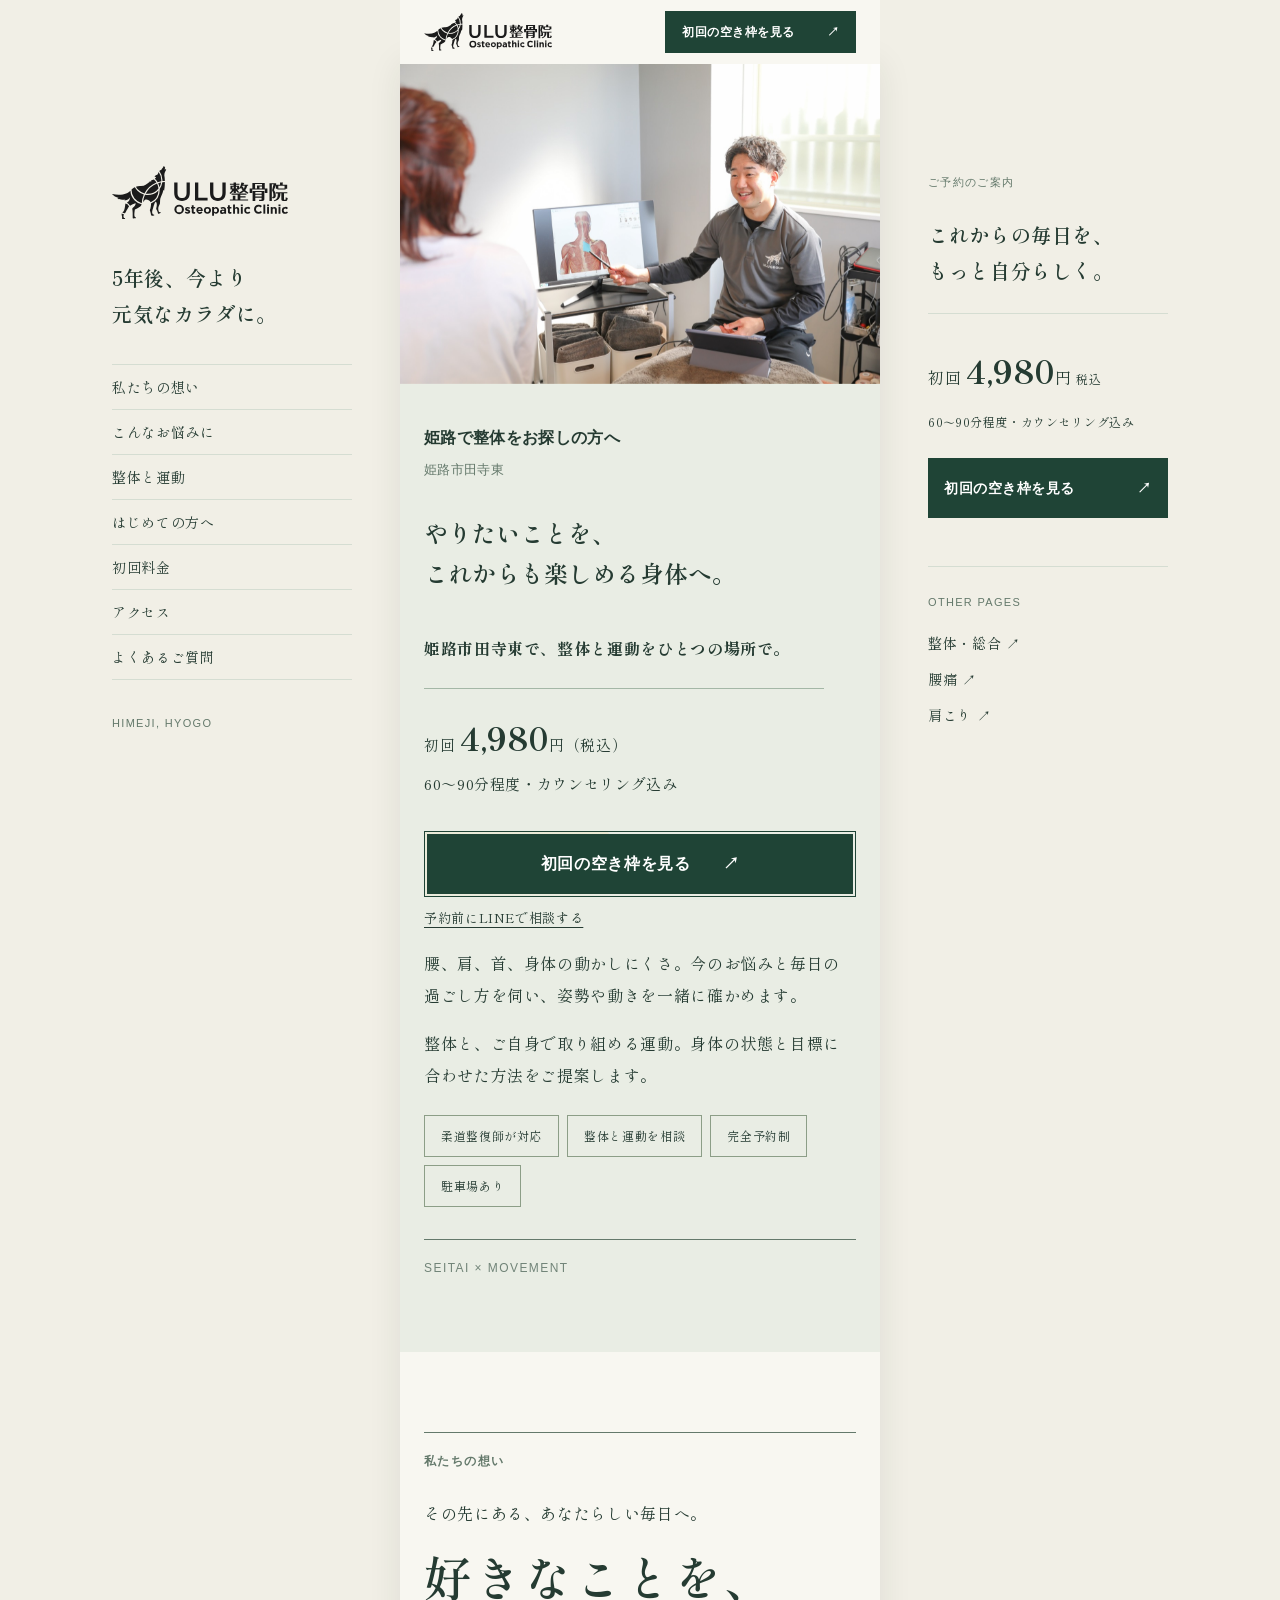
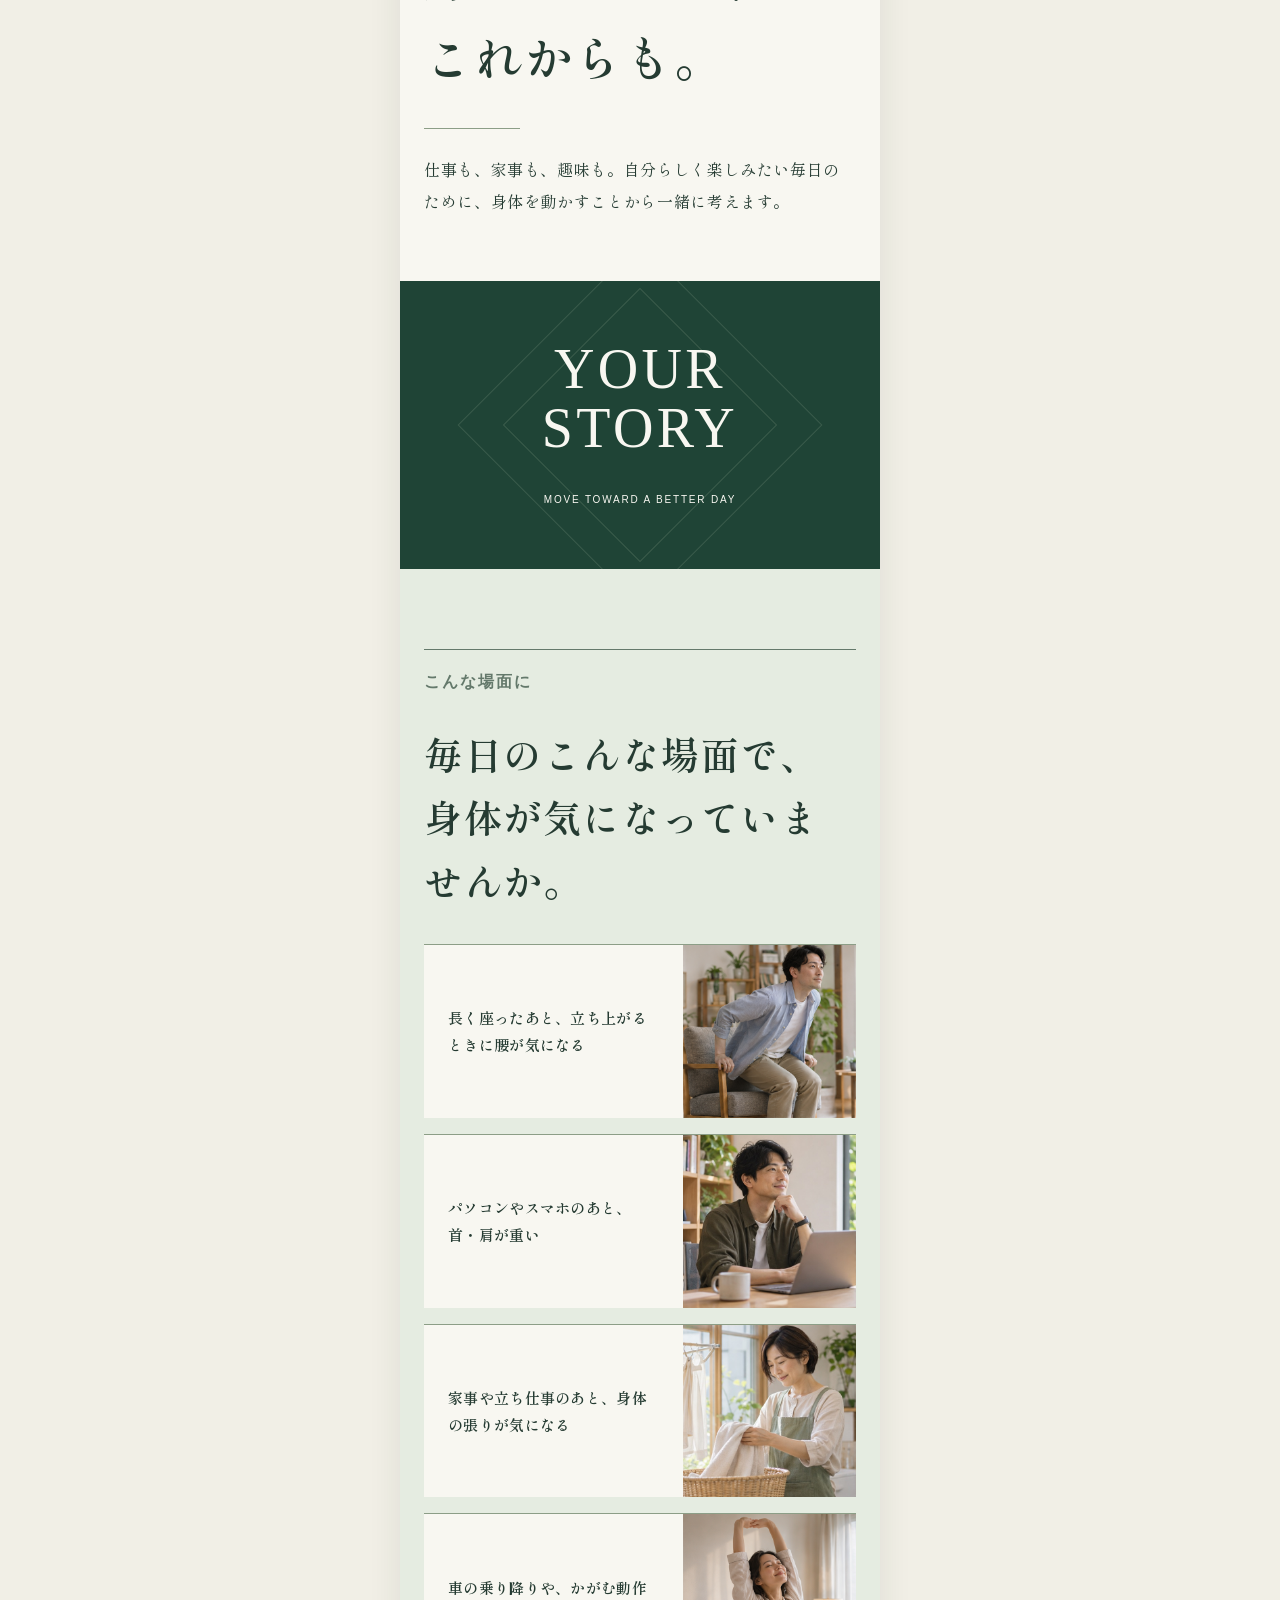
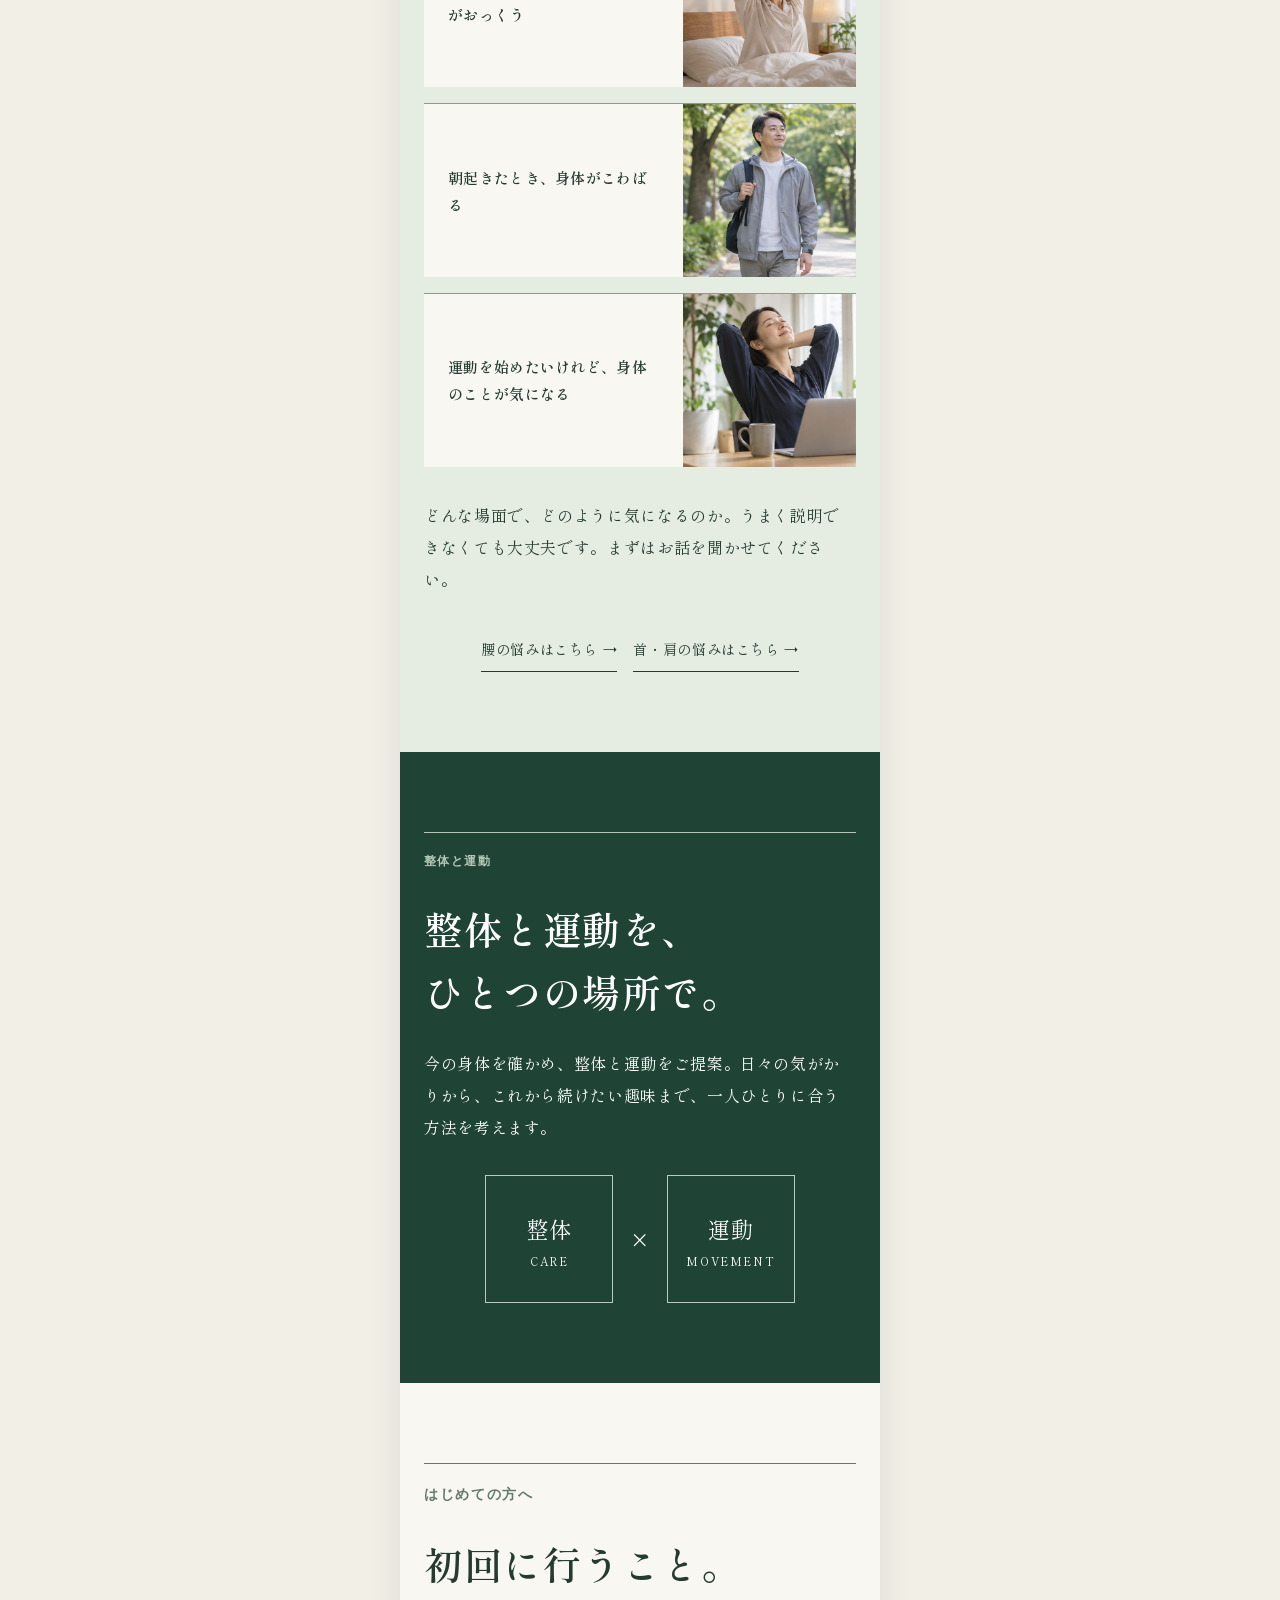
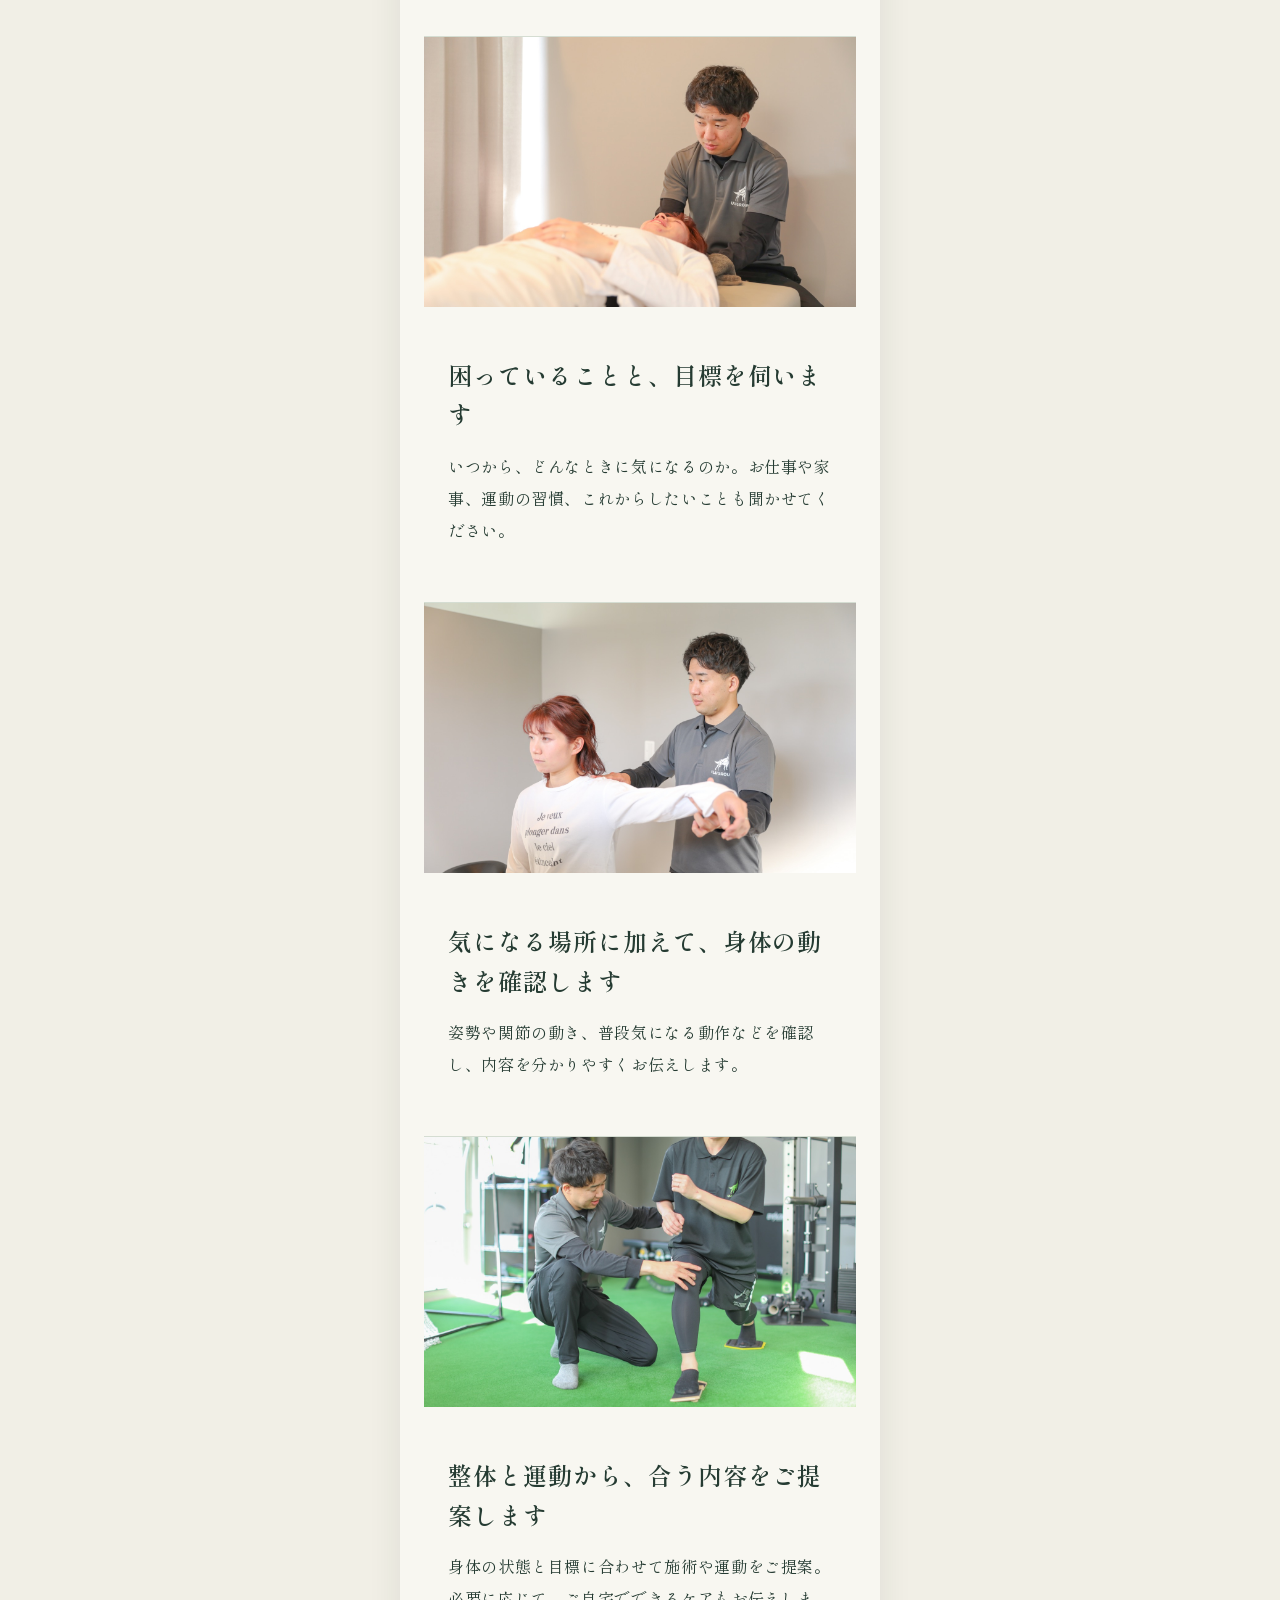
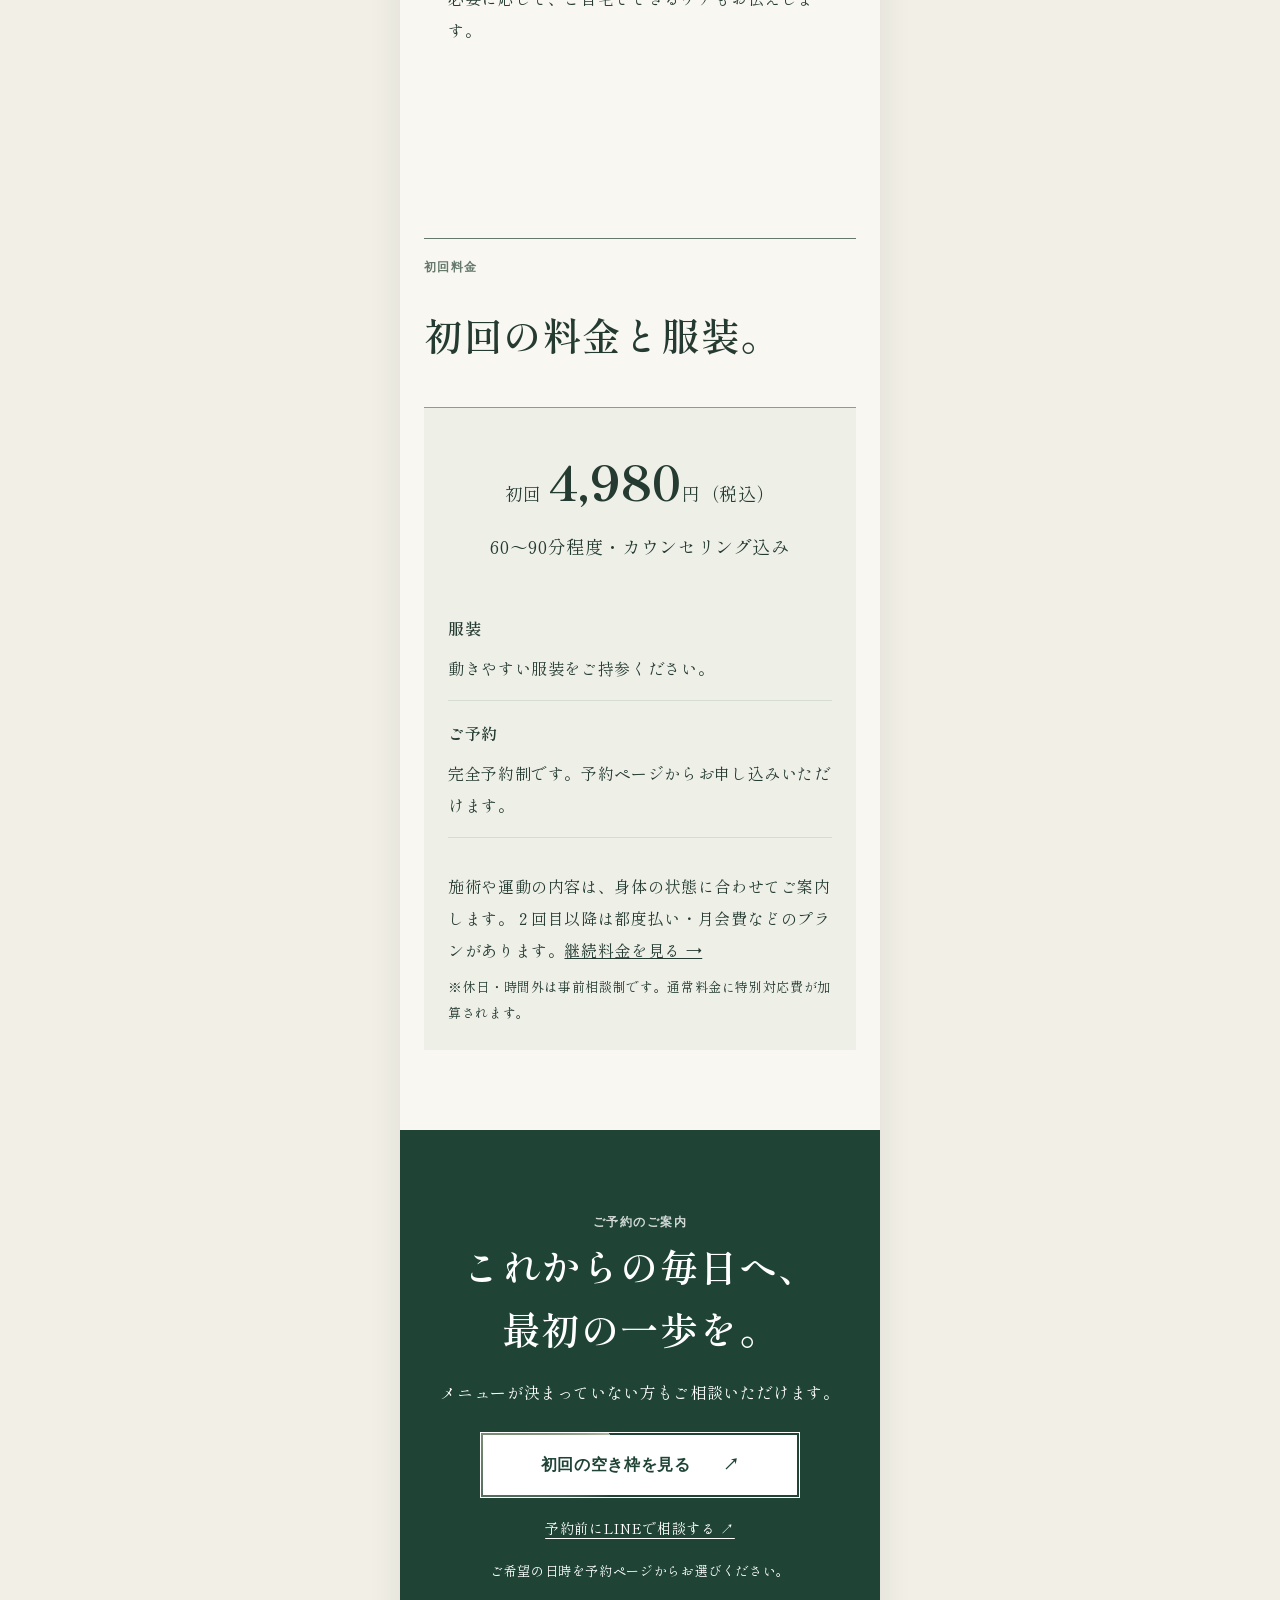
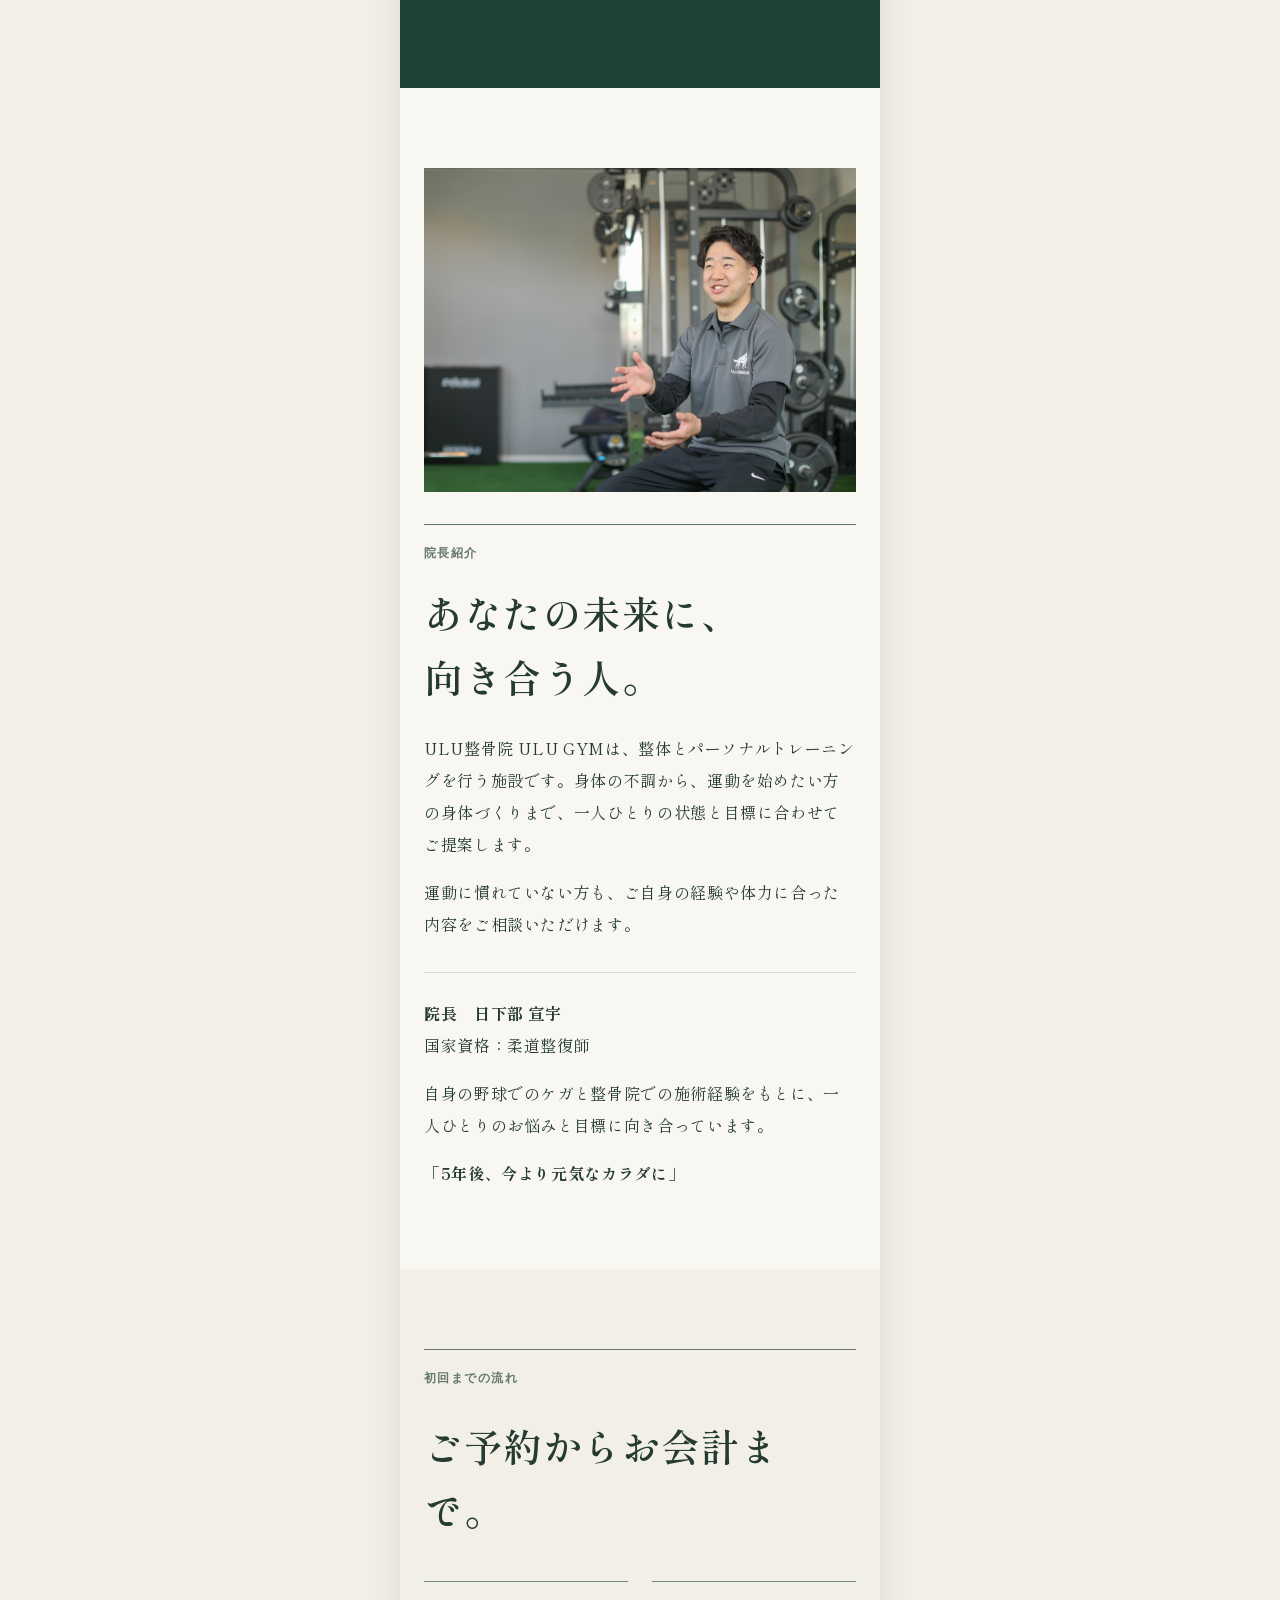
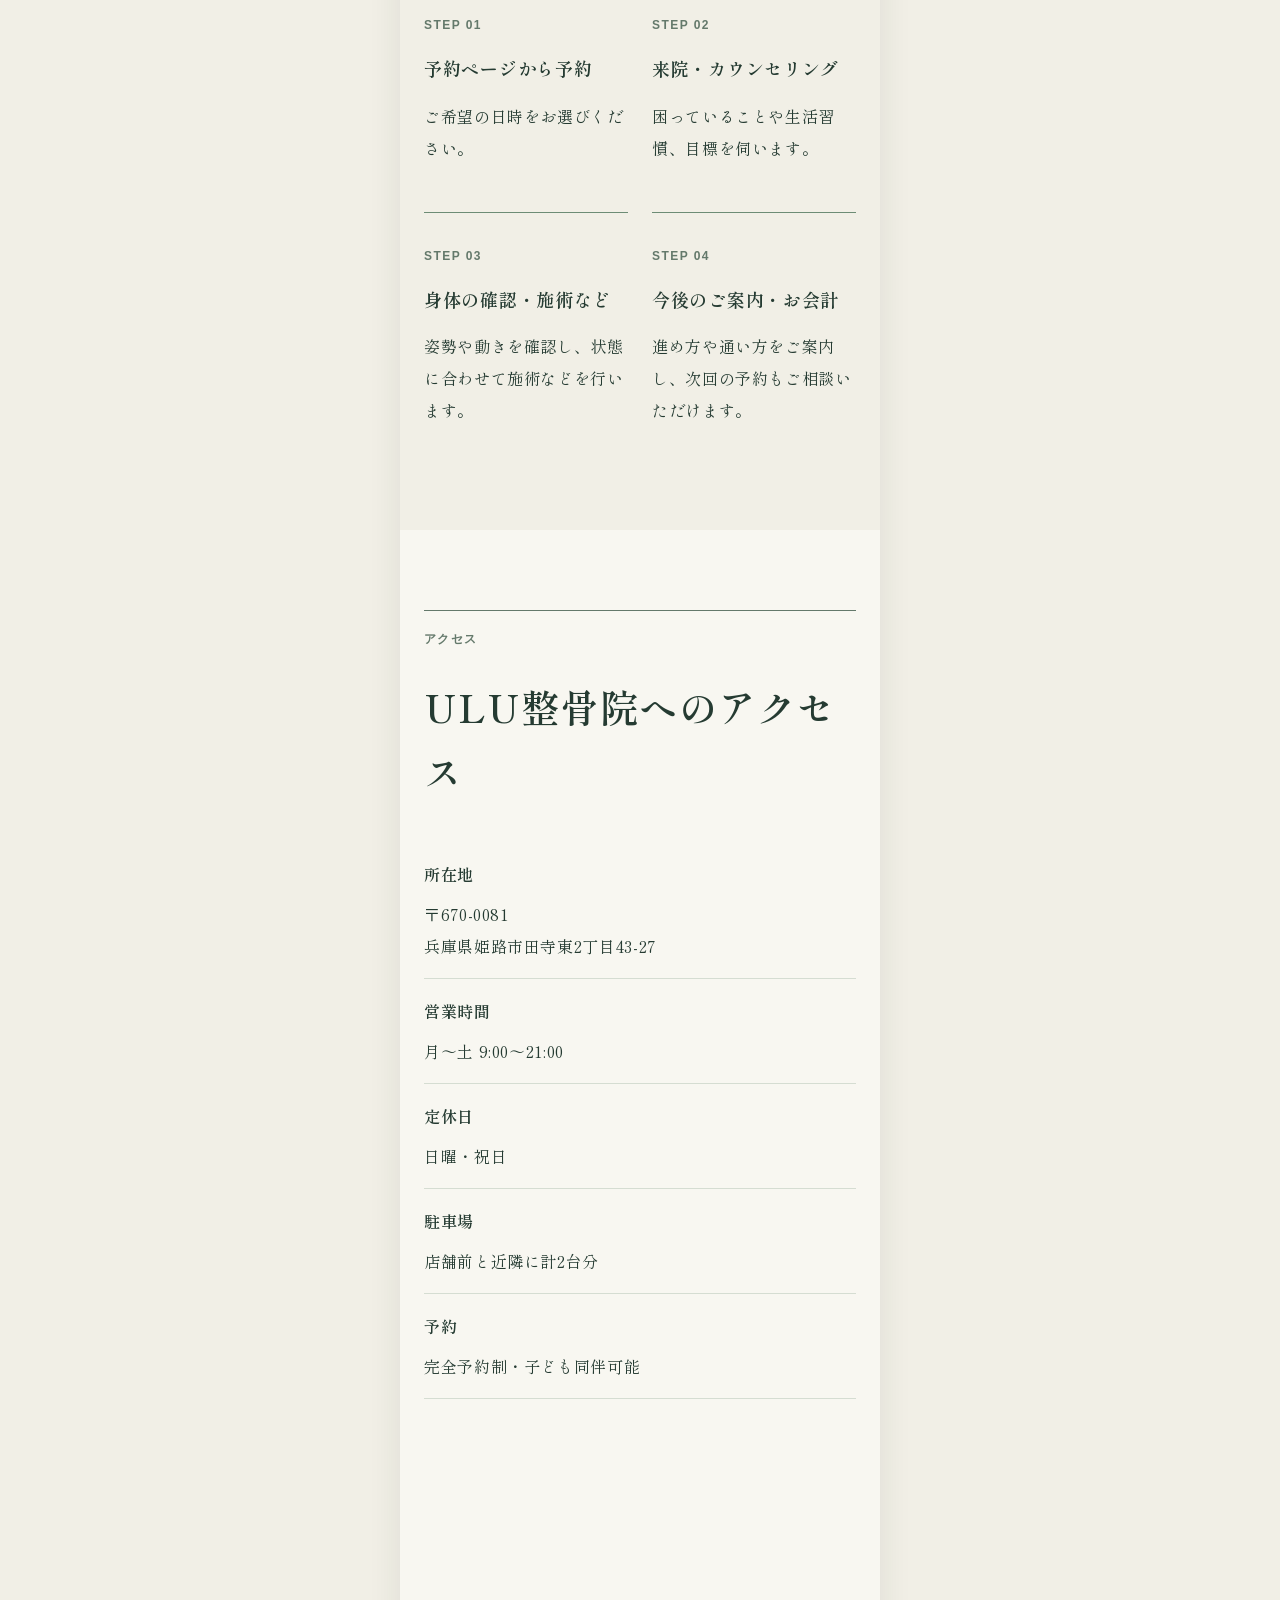
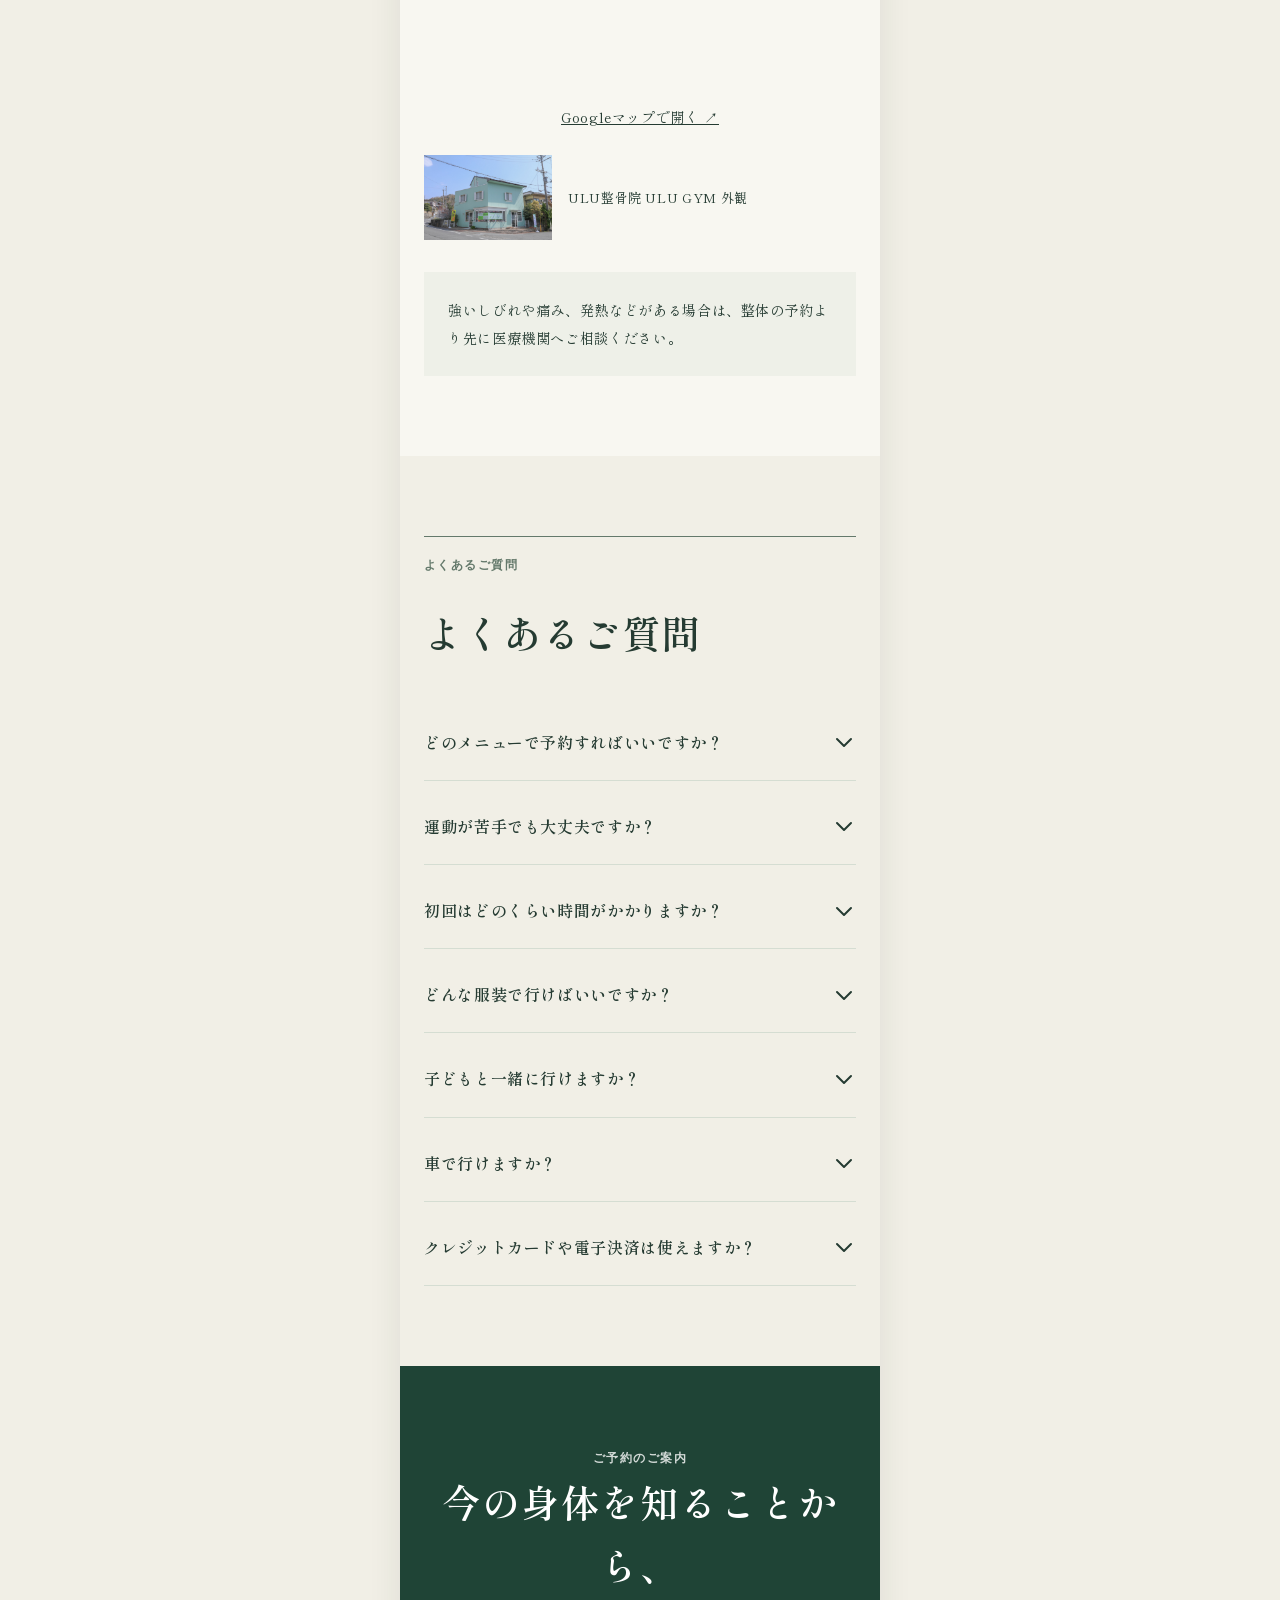
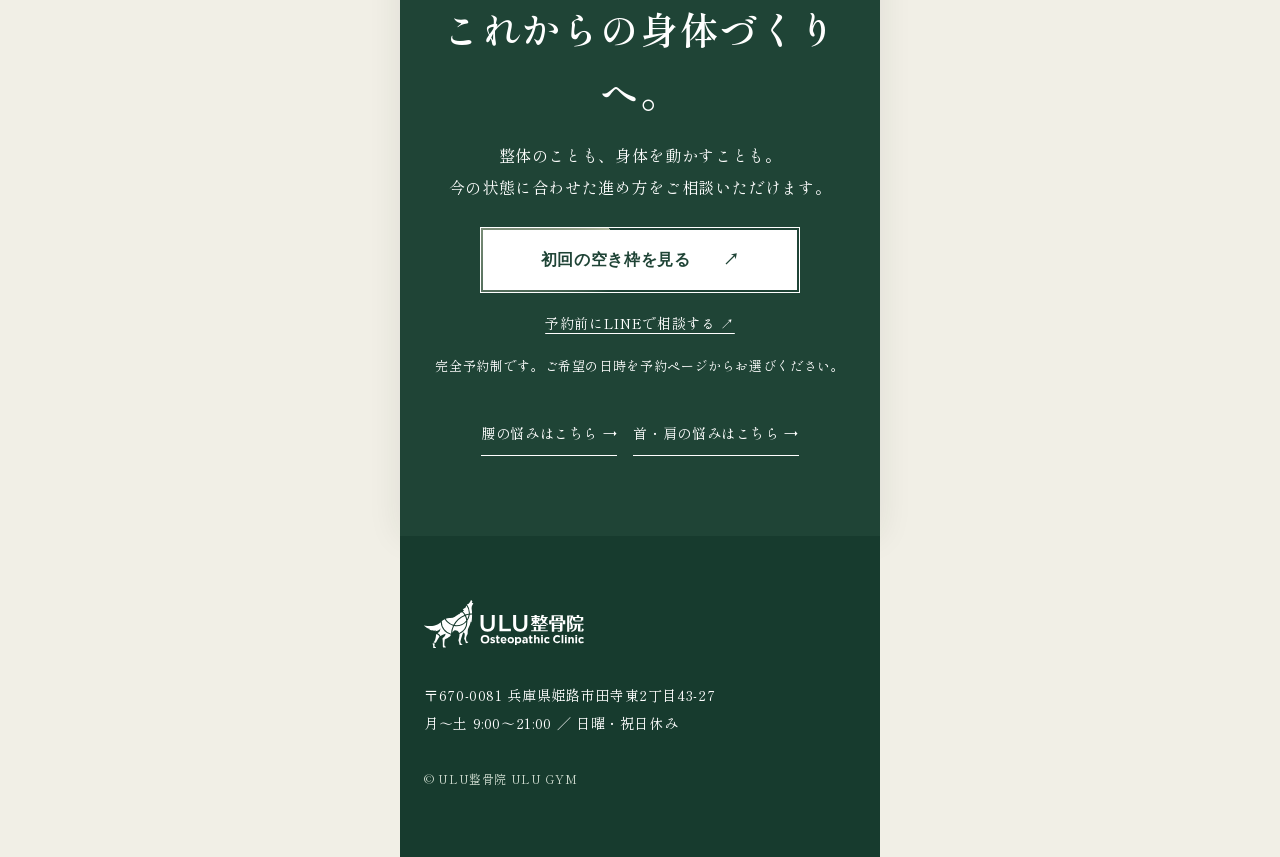
==== commit 01e7191b: "Clarify booking and remove changing space references" ====
--- a/index.html
+++ b/index.html
@@ -1 +1 @@
-<!doctype html><html lang="ja"><head><meta charset="utf-8"><meta name="viewport" content="width=device-width,initial-scale=1"><meta name="description" content="姫路市田寺東のULU整骨院。整体と運動を通じて、身体の悩みやこれからの目標に合わせたケアをご提案します。"><title>姫路で整体をお探しの方へ｜ULU整骨院</title><link rel="stylesheet" href="style.css?v=12"><script defer src="motion.js?v=1"></script><script>(function(w,d,s,l,i){w[l]=w[l]||[];w[l].push({'gtm.start':new Date().getTime(),event:'gtm.js'});var f=d.getElementsByTagName(s)[0],j=d.createElement(s),dl=l!='dataLayer'?'&l='+l:'';j.async=true;j.src='https://www.googletagmanager.com/gtm.js?id='+i+dl;f.parentNode.insertBefore(j,f);})(window,document,'script','dataLayer','GTM-WN6FW2GV');</script><script defer src="tracking.js?v=1"></script></head><body data-theme="general"><noscript><iframe src="https://www.googletagmanager.com/ns.html?id=GTM-WN6FW2GV" height="0" width="0" style="display:none;visibility:hidden" title="Google Tag Manager"></iframe></noscript><header><a class="logo" href="index.html" aria-label="ULU整骨院 トップ"><img src="assets/ulu-clinic-logo-black.svg" alt="" width="136" height="40"></a><span>姫路市田寺東・完全予約制</span><a class="head-cta" href="https://appointment-system.net/book?src=lp_top">予約する <b>↗</b></a></header><main id="app"><section id="top" class="hero"><div class="wrap hero-grid"><div class="hero-copy"><div class="eyebrow">姫路で整体をお探しの方へ<span class="hero-location">姫路市田寺東</span></div><h1>やりたいことを、<br>これからも楽しめる身体へ。</h1><p>腰、肩、首、身体の動かしにくさ。今のお悩みと毎日の過ごし方を伺い、姿勢や動きを一緒に確かめます。</p><p>整体と、ご自身で取り組める運動。身体の状態と目標に合わせた方法をご提案します。</p><div class="tags"><span>柔道整復師が対応</span><span>整体と運動を相談</span><span>完全予約制</span><span>駐車場あり</span></div><div class="hero-kicker">SEITAI <span>×</span> MOVEMENT</div><div class="price-inline">初回 <strong>4,980</strong>円（税込）<br>60〜90分程度・カウンセリング込み</div><a class="button shimmer-button" href="https://appointment-system.net/book?src=lp_top"><span class="shimmer-spark" aria-hidden="true"><span class="shimmer-spin"></span></span><span class="shimmer-label">初回予約はこちら <span>↗</span></span></a><p class="note"><a href="https://lin.ee/pum599o">LINEでのご相談はこちら</a></p></div><div class="hero-photo"><img src="assets/consultation.jpg" alt="身体の相談を受ける院長"></div></div></section><section id="vision" class="story-intro"><div class="wrap story-wrap"><div class="story-content"><div class="story-label">01 &nbsp; OUR WISH</div><p class="story-overline">その先にある、あなたらしい毎日へ。</p><h2>好きなことを、<br>これからも。</h2><div class="story-line"></div><p>仕事も、家事も、趣味も。自分らしく楽しみたい毎日のために、身体を動かすことから一緒に考えます。</p></div><div class="story-image" aria-hidden="true"><span>YOUR<br>STORY</span><small>MOVE TOWARD A BETTER DAY</small></div></div></section><section id="scenes" class="section scene-section"><div class="wrap"><div class="section-head"><div class="en scene-heading"><small>02</small> SCENE <span>こんな場面に</span></div><h2>毎日のこんな場面で、<br>身体が気になっていませんか。</h2></div><div class="scenes"><div class="scene"><div class="scene-copy"><b>Scene 01</b><span class="scene-name">Sitting</span><p>長く座ったあと、立ち上がるときに腰が気になる</p></div><div class="scene-photo" aria-hidden="true" style="background-image:url(assets/scene-grid-b.png);background-position:50% 0%"></div></div><div class="scene"><div class="scene-copy"><b>Scene 02</b><span class="scene-name">Desk work</span><p>パソコンやスマホのあと、首・肩が重い</p></div><div class="scene-photo" aria-hidden="true" style="background-image:url(assets/life-scenes.jpg);background-position:0% 0%"></div></div><div class="scene"><div class="scene-copy"><b>Scene 03</b><span class="scene-name">Daily life</span><p>家事や立ち仕事のあと、身体の張りが気になる</p></div><div class="scene-photo" aria-hidden="true" style="background-image:url(assets/life-scenes.jpg);background-position:0% 100%"></div></div><div class="scene"><div class="scene-copy"><b>Scene 04</b><span class="scene-name">Movement</span><p>車の乗り降りや、かがむ動作がおっくう</p></div><div class="scene-photo" aria-hidden="true" style="background-image:url(assets/scene-grid-b.png);background-position:100% 0%"></div></div><div class="scene"><div class="scene-copy"><b>Scene 05</b><span class="scene-name">Morning</span><p>朝起きたとき、身体がこわばる</p></div><div class="scene-photo" aria-hidden="true" style="background-image:url(assets/scene-grid-b.png);background-position:0% 100%"></div></div><div class="scene"><div class="scene-copy"><b>Scene 06</b><span class="scene-name">Your pace</span><p>運動を始めたいけれど、身体のことが気になる</p></div><div class="scene-photo" aria-hidden="true" style="background-image:url(assets/scene-grid-b.png);background-position:50% 100%"></div></div></div><p class="after">どんな場面で、どのように気になるのか。うまく説明できなくても大丈夫です。まずはお話を聞かせてください。</p><div class="links"><a href="back.html">腰の悩みはこちら →</a><a href="shoulder.html">首・肩の悩みはこちら →</a></div></div></section><section id="method" class="feature-section"><div class="wrap feature-wrap"><div><span class="feature-label">03 &nbsp; ULU METHOD</span><h2>整体と運動を、<br>ひとつの場所で。</h2><p>今の身体を確かめ、整体と運動をご提案。日々の気がかりから、これから続けたい趣味まで、一人ひとりに合う方法を考えます。</p></div><div class="feature-pair"><span>整体<small>CARE</small></span><b>×</b><span>運動<small>MOVEMENT</small></span></div></div></section><section id="first-visit" class="section soft first-section"><div class="wrap"><div class="section-head"><div class="en point-heading">04 &nbsp; FIRST VISIT <span>はじめての方へ</span></div><h2>まず知ることから、<br>あなたに合う一歩を。</h2></div><div class="points"><div class="point"><img src="assets/treatment.jpg" alt="施術の様子" loading="lazy"><div class="point-copy"><strong>POINT 01</strong><h3>困っていることと、目標を伺います</h3><p>いつから、どんなときに気になるのか。お仕事や家事、運動の習慣、これからしたいことも聞かせてください。</p></div></div><div class="point"><img src="assets/shoulder-check.jpg" alt="身体の動きを確認する様子" loading="lazy"><div class="point-copy"><strong>POINT 02</strong><h3>気になる場所に加えて、身体の動きを確認します</h3><p>姿勢や関節の動き、普段気になる動作などを確認し、内容を分かりやすくお伝えします。</p></div></div><div class="point"><img src="assets/movement.jpg" alt="身体の動かし方を確認する様子" loading="lazy"><div class="point-copy"><strong>POINT 03</strong><h3>整体と運動から、合う内容をご提案します</h3><p>身体の状態と目標に合わせて施術や運動をご提案。必要に応じて、ご自宅でできるケアもお伝えします。</p></div></div></div></div></section><section id="price" class="section"><div class="wrap"><div class="section-head"><div class="en">05 &nbsp; PRICE & TIME</div><h2>初回の料金と、<br>過ごし方について。</h2></div><div class="pricebox"><div class="price-number">初回 <strong>4,980</strong>円（税込）<br><span>60〜90分程度・カウンセリング込み</span></div><dl><div><dt>初回の内容</dt><dd>お話を伺う／身体の状態・動きの確認／状態に合わせた施術など／今後の提案</dd></div><div><dt>服装</dt><dd>動きやすい服装をご持参ください。着替えスペースがあります。</dd></div><div><dt>ご予約</dt><dd>完全予約制です。予約ページからお申し込みいただけます。</dd></div></dl><p>施術や運動の内容は、身体の状態に合わせてご案内します。２回目以降は都度払い・月会費などのプランがあります。<a href="https://ulu-gym-seikotsu.com/introduce/price/">継続料金を見る →</a></p><p class="note">※休日・時間外は事前相談制です。通常料金に特別対応費が加算されます。</p></div></div></section><section class="cta"><div class="en">LET'S TALK</div><h2>これからの毎日へ、<br>最初の一歩を。</h2><p>メニューが決まっていない方もご相談いただけます。</p><a class="button shimmer-button" href="https://appointment-system.net/book?src=lp_top"><span class="shimmer-spark" aria-hidden="true"><span class="shimmer-spin"></span></span><span class="shimmer-label">初回予約はこちら <span>↗</span></span></a><p class="line-consult"><a href="https://lin.ee/pum599o">予約前にLINEで相談する ↗</a></p><p class="note">ご希望の日時を予約ページからお選びください。</p></section><section class="section"><div class="wrap about"><img src="assets/director.jpg" alt="ULU整骨院 院長の紹介" loading="lazy"><div><div class="en">06 &nbsp; ABOUT ULU</div><h2>あなたの未来に、<br>向き合う人。</h2><p>ULU整骨院 ULU GYMは、整体とパーソナルトレーニングを行う施設です。身体の不調から、運動を始めたい方の身体づくりまで、一人ひとりの状態と目標に合わせてご提案します。</p><p>運動に慣れていない方も、ご自身の経験や体力に合った内容をご相談いただけます。</p><div class="name"><b>院長　日下部 宣宇</b><br>国家資格：柔道整復師<p>自身の野球でのケガと整骨院での施術経験をもとに、一人ひとりのお悩みと目標に向き合っています。</p><b>「5年後、今より元気なカラダに」</b></div></div></div></section><section class="section soft"><div class="wrap"><div class="section-head"><div class="en">07 &nbsp; FLOW</div><h2>ご相談から、初回まで。</h2></div><div class="steps"><div class="step"><b>STEP 01</b><h3>予約ページから予約</h3><p>ご希望の日時をお選びください。</p></div><div class="step"><b>STEP 02</b><h3>来院・カウンセリング</h3><p>困っていることや生活習慣、目標を伺います。</p></div><div class="step"><b>STEP 03</b><h3>身体の確認・施術など</h3><p>姿勢や動きを確認し、状態に合わせて施術などを行います。</p></div><div class="step"><b>STEP 04</b><h3>今後のご案内・お会計</h3><p>進め方や通い方をご案内し、次回の予約もご相談いただけます。</p></div></div></div></section><section id="access" class="section"><div class="wrap"><div class="section-head"><div class="en">08 &nbsp; ACCESS</div><h2>ULU整骨院へのアクセス</h2></div><div class="access"><div><dl><div><dt>所在地</dt><dd>〒670-0081<br>兵庫県姫路市田寺東2丁目43-27</dd></div><div><dt>営業時間</dt><dd>月〜土 9:00〜21:00</dd></div><div><dt>定休日</dt><dd>日曜・祝日</dd></div><div><dt>駐車場</dt><dd>店舗前と近隣に計2台分</dd></div><div><dt>予約</dt><dd>完全予約制・子ども同伴可能</dd></div></dl></div><div><iframe class="map" title="ULU整骨院の地図" loading="lazy" src="https://maps.google.com/maps?q=%E5%85%B5%E5%BA%AB%E7%9C%8C%E5%A7%AB%E8%B7%AF%E5%B8%82%E7%94%B0%E5%AF%BA%E6%9D%B12%E4%B8%81%E7%9B%AE43-27&output=embed"></iframe><a class="map-link" href="https://www.google.com/maps/search/?api=1&amp;query=34.8591765%2C134.6760666">Googleマップで開く ↗</a></div></div><div class="access-photo"><img src="assets/clinic.jpg" alt="ULU整骨院 ULU GYMの外観" loading="lazy"><span>ULU整骨院 ULU GYM 外観</span></div><div class="warning">強いしびれや痛み、発熱などがある場合は、整体の予約より先に医療機関へご相談ください。</div></div></section><section id="faq" class="section soft"><div class="wrap"><div class="section-head"><div class="en">09 &nbsp; FAQ</div><h2>よくあるご質問</h2></div><div class="faq"><details class="group"><summary><span>どのメニューで予約すればいいですか？</span><svg aria-hidden="true" xmlns="http://www.w3.org/2000/svg" fill="none" viewBox="0 0 24 24" stroke="currentColor"><path stroke-linecap="round" stroke-linejoin="round" stroke-width="2" d="M19 9l-7 7-7-7" /></svg></summary><div class="answer"><p>迷う場合は、<a href="https://lin.ee/pum599o">LINEでお悩みやご希望をお知らせください</a>。身体の状態と目的を伺い、合う内容をご提案します。</p></div></details><details class="group"><summary><span>運動が苦手でも大丈夫ですか？</span><svg aria-hidden="true" xmlns="http://www.w3.org/2000/svg" fill="none" viewBox="0 0 24 24" stroke="currentColor"><path stroke-linecap="round" stroke-linejoin="round" stroke-width="2" d="M19 9l-7 7-7-7" /></svg></summary><div class="answer"><p>運動経験や体力、身体の状態に合わせた内容をご提案します。運動に慣れていない方もご相談ください。</p></div></details><details class="group"><summary><span>初回はどのくらい時間がかかりますか？</span><svg aria-hidden="true" xmlns="http://www.w3.org/2000/svg" fill="none" viewBox="0 0 24 24" stroke="currentColor"><path stroke-linecap="round" stroke-linejoin="round" stroke-width="2" d="M19 9l-7 7-7-7" /></svg></summary><div class="answer"><p>カウンセリングを含めて60〜90分程度です。時間に余裕をもってお越しください。</p></div></details><details class="group"><summary><span>どんな服装で行けばいいですか？</span><svg aria-hidden="true" xmlns="http://www.w3.org/2000/svg" fill="none" viewBox="0 0 24 24" stroke="currentColor"><path stroke-linecap="round" stroke-linejoin="round" stroke-width="2" d="M19 9l-7 7-7-7" /></svg></summary><div class="answer"><p>Tシャツやジャージなど、動きやすい服装をご持参ください。着替えスペースがあります。</p></div></details><details class="group"><summary><span>子どもと一緒に行けますか？</span><svg aria-hidden="true" xmlns="http://www.w3.org/2000/svg" fill="none" viewBox="0 0 24 24" stroke="currentColor"><path stroke-linecap="round" stroke-linejoin="round" stroke-width="2" d="M19 9l-7 7-7-7" /></svg></summary><div class="answer"><p>はい。子ども同伴でお越しいただけます。ご予約時にお知らせください。</p></div></details><details class="group"><summary><span>車で行けますか？</span><svg aria-hidden="true" xmlns="http://www.w3.org/2000/svg" fill="none" viewBox="0 0 24 24" stroke="currentColor"><path stroke-linecap="round" stroke-linejoin="round" stroke-width="2" d="M19 9l-7 7-7-7" /></svg></summary><div class="answer"><p>はい。店舗前と近隣に、計2台分の駐車場があります。</p></div></details><details class="group"><summary><span>クレジットカードや電子決済は使えますか？</span><svg aria-hidden="true" xmlns="http://www.w3.org/2000/svg" fill="none" viewBox="0 0 24 24" stroke="currentColor"><path stroke-linecap="round" stroke-linejoin="round" stroke-width="2" d="M19 9l-7 7-7-7" /></svg></summary><div class="answer"><p>はい。クレジットカード・電子決済に対応しています。</p></div></details></div></div></section><section class="cta"><div class="en">YOUR FIRST STEP</div><h2>今の身体を知ることから、<br>これからの身体づくりへ。</h2><p>整体のことも、身体を動かすことも。<br>今の状態に合わせた進め方をご相談いただけます。</p><a class="button shimmer-button" href="https://appointment-system.net/book?src=lp_top"><span class="shimmer-spark" aria-hidden="true"><span class="shimmer-spin"></span></span><span class="shimmer-label">初回予約はこちら <span>↗</span></span></a><p class="line-consult"><a href="https://lin.ee/pum599o">予約前にLINEで相談する ↗</a></p><p class="note">完全予約制です。ご希望の日時を予約ページからお選びください。</p><div class="links"><a href="back.html">腰の悩みはこちら →</a><a href="shoulder.html">首・肩の悩みはこちら →</a></div></section></main><footer><div class="wrap"><a class="logo" href="index.html" aria-label="ULU整骨院 トップ"><img src="assets/ulu-clinic-logo-white.svg" alt="" width="160" height="48"></a><p>〒670-0081 兵庫県姫路市田寺東2丁目43-27<br>月〜土 9:00〜21:00 ／ 日曜・祝日休み</p><small>© ULU整骨院 ULU GYM</small></div></footer><aside class="mobile-booking" aria-label="初回予約"><div><span>初回</span><strong>4,980円</strong><small>（税込）</small></div><a href="https://appointment-system.net/book?src=lp_top">予約する <span aria-hidden="true">↗</span></a></aside><aside class="desktop-left" aria-label="ページ内のご案内"><div class="rail-inner"><a class="rail-brand" href="#top" aria-label="ページの先頭へ"><img src="assets/ulu-clinic-logo-black.svg" alt="ULU整骨院" width="176" height="56"></a><p class="rail-intro">5年後、今より<br>元気なカラダに。</p><nav aria-label="ページ内メニュー"><a href="#vision">私たちの想い</a><a href="#scenes">こんなお悩みに</a><a href="#method">整体と運動</a><a href="#first-visit">はじめての方へ</a><a href="#price">初回料金</a><a href="#access">アクセス</a><a href="#faq">よくあるご質問</a></nav><span class="rail-location">HIMEJI, HYOGO</span></div></aside><aside class="desktop-right" aria-label="ご予約と関連ページ"><div class="rail-inner"><p class="rail-label">YOUR FIRST STEP</p><p class="rail-heading">これからの毎日を、<br>もっと自分らしく。</p><div class="rail-price">初回 <strong>4,980</strong>円 <small>税込</small></div><p class="rail-note">60〜90分程度・カウンセリング込み</p><a class="rail-book" href="https://appointment-system.net/book?src=lp_top">初回予約はこちら <span aria-hidden="true">↗</span></a><div class="rail-links"><span>OTHER PAGES</span><a href="index.html">整体・総合 ↗</a><a href="back.html">腰痛 ↗</a><a href="shoulder.html">肩こり ↗</a></div></div></aside></body></html>
+<!doctype html><html lang="ja"><head><meta charset="utf-8"><meta name="viewport" content="width=device-width,initial-scale=1"><meta name="description" content="姫路市田寺東のULU整骨院。整体と運動を通じて、身体の悩みやこれからの目標に合わせたケアをご提案します。"><title>姫路で整体をお探しの方へ｜ULU整骨院</title><link rel="stylesheet" href="style.css?v=15"><script defer src="motion.js?v=1"></script><script>(function(w,d,s,l,i){w[l]=w[l]||[];w[l].push({'gtm.start':new Date().getTime(),event:'gtm.js'});var f=d.getElementsByTagName(s)[0],j=d.createElement(s),dl=l!='dataLayer'?'&l='+l:'';j.async=true;j.src='https://www.googletagmanager.com/gtm.js?id='+i+dl;f.parentNode.insertBefore(j,f);})(window,document,'script','dataLayer','GTM-WN6FW2GV');</script><script defer src="tracking.js?v=1"></script></head><body data-theme="general"><noscript><iframe src="https://www.googletagmanager.com/ns.html?id=GTM-WN6FW2GV" height="0" width="0" style="display:none;visibility:hidden" title="Google Tag Manager"></iframe></noscript><header><a class="logo" href="index.html" aria-label="ULU整骨院 トップ"><img src="assets/ulu-clinic-logo-black.svg" alt="" width="136" height="40"></a><span>姫路市田寺東・完全予約制</span><a class="head-cta" href="https://appointment-system.net/book?src=lp_top">初回の空き枠を見る <b>↗</b></a></header><main id="app"><section id="top" class="hero"><div class="wrap hero-grid"><div class="hero-copy"><div class="eyebrow">姫路で整体をお探しの方へ<span class="hero-location">姫路市田寺東</span></div><h1>やりたいことを、<br>これからも楽しめる身体へ。</h1><p class="hero-promise">姫路市田寺東で、整体と運動をひとつの場所で。</p><div class="price-inline">初回 <strong>4,980</strong>円（税込）<br>60〜90分程度・カウンセリング込み</div><a class="button shimmer-button" href="https://appointment-system.net/book?src=lp_top"><span class="shimmer-spark" aria-hidden="true"><span class="shimmer-spin"></span></span><span class="shimmer-label">初回の空き枠を見る <span>↗</span></span></a><p class="note"><a href="https://lin.ee/pum599o">予約前にLINEで相談する</a></p><p>腰、肩、首、身体の動かしにくさ。今のお悩みと毎日の過ごし方を伺い、姿勢や動きを一緒に確かめます。</p><p>整体と、ご自身で取り組める運動。身体の状態と目標に合わせた方法をご提案します。</p><div class="tags"><span>柔道整復師が対応</span><span>整体と運動を相談</span><span>完全予約制</span><span>駐車場あり</span></div><div class="hero-kicker">SEITAI <span>×</span> MOVEMENT</div></div><div class="hero-photo"><img src="assets/consultation.jpg" alt="身体の相談を受ける院長"></div></div></section><section id="vision" class="story-intro"><div class="wrap story-wrap"><div class="story-content"><div class="story-label">私たちの想い</div><p class="story-overline">その先にある、あなたらしい毎日へ。</p><h2>好きなことを、<br>これからも。</h2><div class="story-line"></div><p>仕事も、家事も、趣味も。自分らしく楽しみたい毎日のために、身体を動かすことから一緒に考えます。</p></div><div class="story-image" aria-hidden="true"><span>YOUR<br>STORY</span><small>MOVE TOWARD A BETTER DAY</small></div></div></section><section id="scenes" class="section scene-section"><div class="wrap"><div class="section-head"><div class="en scene-heading">こんな場面に</div><h2>毎日のこんな場面で、<br>身体が気になっていませんか。</h2></div><div class="scenes"><div class="scene"><div class="scene-copy"><h3 class="scene-title">長く座ったあと、立ち上がるときに腰が気になる</h3></div><div class="scene-photo" aria-hidden="true" style="background-image:url(assets/scene-grid-b.png);background-position:50% 0%"></div></div><div class="scene"><div class="scene-copy"><h3 class="scene-title">パソコンやスマホのあと、首・肩が重い</h3></div><div class="scene-photo" aria-hidden="true" style="background-image:url(assets/life-scenes.jpg);background-position:0% 0%"></div></div><div class="scene"><div class="scene-copy"><h3 class="scene-title">家事や立ち仕事のあと、身体の張りが気になる</h3></div><div class="scene-photo" aria-hidden="true" style="background-image:url(assets/life-scenes.jpg);background-position:0% 100%"></div></div><div class="scene"><div class="scene-copy"><h3 class="scene-title">車の乗り降りや、かがむ動作がおっくう</h3></div><div class="scene-photo" aria-hidden="true" style="background-image:url(assets/scene-grid-b.png);background-position:100% 0%"></div></div><div class="scene"><div class="scene-copy"><h3 class="scene-title">朝起きたとき、身体がこわばる</h3></div><div class="scene-photo" aria-hidden="true" style="background-image:url(assets/scene-grid-b.png);background-position:0% 100%"></div></div><div class="scene"><div class="scene-copy"><h3 class="scene-title">運動を始めたいけれど、身体のことが気になる</h3></div><div class="scene-photo" aria-hidden="true" style="background-image:url(assets/scene-grid-b.png);background-position:50% 100%"></div></div></div><p class="after">どんな場面で、どのように気になるのか。うまく説明できなくても大丈夫です。まずはお話を聞かせてください。</p><div class="links"><a href="back.html">腰の悩みはこちら →</a><a href="shoulder.html">首・肩の悩みはこちら →</a></div></div></section><section id="method" class="feature-section"><div class="wrap feature-wrap"><div><span class="feature-label">整体と運動</span><h2>整体と運動を、<br>ひとつの場所で。</h2><p>今の身体を確かめ、整体と運動をご提案。日々の気がかりから、これから続けたい趣味まで、一人ひとりに合う方法を考えます。</p></div><div class="feature-pair"><span>整体<small>CARE</small></span><b>×</b><span>運動<small>MOVEMENT</small></span></div></div></section><section id="first-visit" class="section soft first-section"><div class="wrap"><div class="section-head"><div class="en point-heading">はじめての方へ</div><h2>初回に行うこと。</h2></div><div class="points"><div class="point"><img src="assets/treatment.jpg" alt="施術の様子" loading="lazy"><div class="point-copy"><h3>困っていることと、目標を伺います</h3><p>いつから、どんなときに気になるのか。お仕事や家事、運動の習慣、これからしたいことも聞かせてください。</p></div></div><div class="point"><img src="assets/shoulder-check.jpg" alt="身体の動きを確認する様子" loading="lazy"><div class="point-copy"><h3>気になる場所に加えて、身体の動きを確認します</h3><p>姿勢や関節の動き、普段気になる動作などを確認し、内容を分かりやすくお伝えします。</p></div></div><div class="point"><img src="assets/movement.jpg" alt="身体の動かし方を確認する様子" loading="lazy"><div class="point-copy"><h3>整体と運動から、合う内容をご提案します</h3><p>身体の状態と目標に合わせて施術や運動をご提案。必要に応じて、ご自宅でできるケアもお伝えします。</p></div></div></div></div></section><section id="price" class="section"><div class="wrap"><div class="section-head"><div class="en">初回料金</div><h2>初回の料金と服装。</h2></div><div class="pricebox"><div class="price-number">初回 <strong>4,980</strong>円（税込）<br><span>60〜90分程度・カウンセリング込み</span></div><dl><div><dt>服装</dt><dd>動きやすい服装をご持参ください。</dd></div><div><dt>ご予約</dt><dd>完全予約制です。予約ページからお申し込みいただけます。</dd></div></dl><p>施術や運動の内容は、身体の状態に合わせてご案内します。２回目以降は都度払い・月会費などのプランがあります。<a href="https://ulu-gym-seikotsu.com/introduce/price/">継続料金を見る →</a></p><p class="note">※休日・時間外は事前相談制です。通常料金に特別対応費が加算されます。</p></div></div></section><section class="cta"><div class="en">ご予約のご案内</div><h2>これからの毎日へ、<br>最初の一歩を。</h2><p>メニューが決まっていない方もご相談いただけます。</p><a class="button shimmer-button" href="https://appointment-system.net/book?src=lp_top"><span class="shimmer-spark" aria-hidden="true"><span class="shimmer-spin"></span></span><span class="shimmer-label">初回の空き枠を見る <span>↗</span></span></a><p class="line-consult"><a href="https://lin.ee/pum599o">予約前にLINEで相談する ↗</a></p><p class="note">ご希望の日時を予約ページからお選びください。</p></section><section class="section"><div class="wrap about"><img src="assets/director.jpg" alt="ULU整骨院 院長の紹介" loading="lazy"><div><div class="en">院長紹介</div><h2>あなたの未来に、<br>向き合う人。</h2><p>ULU整骨院 ULU GYMは、整体とパーソナルトレーニングを行う施設です。身体の不調から、運動を始めたい方の身体づくりまで、一人ひとりの状態と目標に合わせてご提案します。</p><p>運動に慣れていない方も、ご自身の経験や体力に合った内容をご相談いただけます。</p><div class="name"><b>院長　日下部 宣宇</b><br>国家資格：柔道整復師<p>自身の野球でのケガと整骨院での施術経験をもとに、一人ひとりのお悩みと目標に向き合っています。</p><b>「5年後、今より元気なカラダに」</b></div></div></div></section><section class="section soft"><div class="wrap"><div class="section-head"><div class="en">初回までの流れ</div><h2>ご予約からお会計まで。</h2></div><div class="steps"><div class="step"><b>STEP 01</b><h3>予約ページから予約</h3><p>ご希望の日時をお選びください。</p></div><div class="step"><b>STEP 02</b><h3>来院・カウンセリング</h3><p>困っていることや生活習慣、目標を伺います。</p></div><div class="step"><b>STEP 03</b><h3>身体の確認・施術など</h3><p>姿勢や動きを確認し、状態に合わせて施術などを行います。</p></div><div class="step"><b>STEP 04</b><h3>今後のご案内・お会計</h3><p>進め方や通い方をご案内し、次回の予約もご相談いただけます。</p></div></div></div></section><section id="access" class="section"><div class="wrap"><div class="section-head"><div class="en">アクセス</div><h2>ULU整骨院へのアクセス</h2></div><div class="access"><div><dl><div><dt>所在地</dt><dd>〒670-0081<br>兵庫県姫路市田寺東2丁目43-27</dd></div><div><dt>営業時間</dt><dd>月〜土 9:00〜21:00</dd></div><div><dt>定休日</dt><dd>日曜・祝日</dd></div><div><dt>駐車場</dt><dd>店舗前と近隣に計2台分</dd></div><div><dt>予約</dt><dd>完全予約制・子ども同伴可能</dd></div></dl></div><div><iframe class="map" title="ULU整骨院の地図" loading="lazy" src="https://maps.google.com/maps?q=%E5%85%B5%E5%BA%AB%E7%9C%8C%E5%A7%AB%E8%B7%AF%E5%B8%82%E7%94%B0%E5%AF%BA%E6%9D%B12%E4%B8%81%E7%9B%AE43-27&output=embed"></iframe><a class="map-link" href="https://www.google.com/maps/search/?api=1&amp;query=34.8591765%2C134.6760666">Googleマップで開く ↗</a></div></div><div class="access-photo"><img src="assets/clinic.jpg" alt="ULU整骨院 ULU GYMの外観" loading="lazy"><span>ULU整骨院 ULU GYM 外観</span></div><div class="warning">強いしびれや痛み、発熱などがある場合は、整体の予約より先に医療機関へご相談ください。</div></div></section><section id="faq" class="section soft"><div class="wrap"><div class="section-head"><div class="en">よくあるご質問</div><h2>よくあるご質問</h2></div><div class="faq"><details class="group"><summary><span>どのメニューで予約すればいいですか？</span><svg aria-hidden="true" xmlns="http://www.w3.org/2000/svg" fill="none" viewBox="0 0 24 24" stroke="currentColor"><path stroke-linecap="round" stroke-linejoin="round" stroke-width="2" d="M19 9l-7 7-7-7" /></svg></summary><div class="answer"><p>迷う場合は、<a href="https://lin.ee/pum599o">LINEでお悩みやご希望をお知らせください</a>。身体の状態と目的を伺い、合う内容をご提案します。</p></div></details><details class="group"><summary><span>運動が苦手でも大丈夫ですか？</span><svg aria-hidden="true" xmlns="http://www.w3.org/2000/svg" fill="none" viewBox="0 0 24 24" stroke="currentColor"><path stroke-linecap="round" stroke-linejoin="round" stroke-width="2" d="M19 9l-7 7-7-7" /></svg></summary><div class="answer"><p>運動経験や体力、身体の状態に合わせた内容をご提案します。運動に慣れていない方もご相談ください。</p></div></details><details class="group"><summary><span>初回はどのくらい時間がかかりますか？</span><svg aria-hidden="true" xmlns="http://www.w3.org/2000/svg" fill="none" viewBox="0 0 24 24" stroke="currentColor"><path stroke-linecap="round" stroke-linejoin="round" stroke-width="2" d="M19 9l-7 7-7-7" /></svg></summary><div class="answer"><p>カウンセリングを含めて60〜90分程度です。時間に余裕をもってお越しください。</p></div></details><details class="group"><summary><span>どんな服装で行けばいいですか？</span><svg aria-hidden="true" xmlns="http://www.w3.org/2000/svg" fill="none" viewBox="0 0 24 24" stroke="currentColor"><path stroke-linecap="round" stroke-linejoin="round" stroke-width="2" d="M19 9l-7 7-7-7" /></svg></summary><div class="answer"><p>Tシャツやジャージなど、動きやすい服装をご持参ください。</p></div></details><details class="group"><summary><span>子どもと一緒に行けますか？</span><svg aria-hidden="true" xmlns="http://www.w3.org/2000/svg" fill="none" viewBox="0 0 24 24" stroke="currentColor"><path stroke-linecap="round" stroke-linejoin="round" stroke-width="2" d="M19 9l-7 7-7-7" /></svg></summary><div class="answer"><p>はい。子ども同伴でお越しいただけます。ご予約時にお知らせください。</p></div></details><details class="group"><summary><span>車で行けますか？</span><svg aria-hidden="true" xmlns="http://www.w3.org/2000/svg" fill="none" viewBox="0 0 24 24" stroke="currentColor"><path stroke-linecap="round" stroke-linejoin="round" stroke-width="2" d="M19 9l-7 7-7-7" /></svg></summary><div class="answer"><p>はい。店舗前と近隣に、計2台分の駐車場があります。</p></div></details><details class="group"><summary><span>クレジットカードや電子決済は使えますか？</span><svg aria-hidden="true" xmlns="http://www.w3.org/2000/svg" fill="none" viewBox="0 0 24 24" stroke="currentColor"><path stroke-linecap="round" stroke-linejoin="round" stroke-width="2" d="M19 9l-7 7-7-7" /></svg></summary><div class="answer"><p>はい。クレジットカード・電子決済に対応しています。</p></div></details></div></div></section><section class="cta"><div class="en">ご予約のご案内</div><h2>今の身体を知ることから、<br>これからの身体づくりへ。</h2><p>整体のことも、身体を動かすことも。<br>今の状態に合わせた進め方をご相談いただけます。</p><a class="button shimmer-button" href="https://appointment-system.net/book?src=lp_top"><span class="shimmer-spark" aria-hidden="true"><span class="shimmer-spin"></span></span><span class="shimmer-label">初回の空き枠を見る <span>↗</span></span></a><p class="line-consult"><a href="https://lin.ee/pum599o">予約前にLINEで相談する ↗</a></p><p class="note">完全予約制です。ご希望の日時を予約ページからお選びください。</p><div class="links"><a href="back.html">腰の悩みはこちら →</a><a href="shoulder.html">首・肩の悩みはこちら →</a></div></section></main><footer><div class="wrap"><a class="logo" href="index.html" aria-label="ULU整骨院 トップ"><img src="assets/ulu-clinic-logo-white.svg" alt="" width="160" height="48"></a><p>〒670-0081 兵庫県姫路市田寺東2丁目43-27<br>月〜土 9:00〜21:00 ／ 日曜・祝日休み</p><small>© ULU整骨院 ULU GYM</small></div></footer><aside class="mobile-booking" aria-label="初回予約"><div><span>初回</span><strong>4,980円</strong><small>（税込）</small></div><a href="https://appointment-system.net/book?src=lp_top">初回の空き枠を見る <span aria-hidden="true">↗</span></a></aside><aside class="desktop-left" aria-label="ページ内のご案内"><div class="rail-inner"><a class="rail-brand" href="#top" aria-label="ページの先頭へ"><img src="assets/ulu-clinic-logo-black.svg" alt="ULU整骨院" width="176" height="56"></a><p class="rail-intro">5年後、今より<br>元気なカラダに。</p><nav aria-label="ページ内メニュー"><a href="#vision">私たちの想い</a><a href="#scenes">こんなお悩みに</a><a href="#method">整体と運動</a><a href="#first-visit">はじめての方へ</a><a href="#price">初回料金</a><a href="#access">アクセス</a><a href="#faq">よくあるご質問</a></nav><span class="rail-location">HIMEJI, HYOGO</span></div></aside><aside class="desktop-right" aria-label="ご予約と関連ページ"><div class="rail-inner"><p class="rail-label">ご予約のご案内</p><p class="rail-heading">これからの毎日を、<br>もっと自分らしく。</p><div class="rail-price">初回 <strong>4,980</strong>円 <small>税込</small></div><p class="rail-note">60〜90分程度・カウンセリング込み</p><a class="rail-book" href="https://appointment-system.net/book?src=lp_top">初回の空き枠を見る <span aria-hidden="true">↗</span></a><div class="rail-links"><span>OTHER PAGES</span><a href="index.html">整体・総合 ↗</a><a href="back.html">腰痛 ↗</a><a href="shoulder.html">肩こり ↗</a></div></div></aside></body></html>
--- a/style.css
+++ b/style.css
@@ -7,7 +7,7 @@
 *{box-sizing:border-box}html{scroll-behavior:smooth}body{margin:0;background:var(--paper);color:var(--ink);font-family:'Klee Subset','Klee One',serif;font-size:16px;line-height:1.9;letter-spacing:.025em}a{color:inherit}img{display:block;max-width:100%}h1,h2,h3,p,dl{margin:0}h1,h2,h3{font-weight:600;line-height:1.55}h1{font-size:clamp(32px,4vw,56px)}h2{font-size:clamp(28px,3vw,40px)}h3{font-size:clamp(20px,2vw,24px)}p{line-height:2}header{height:80px;padding:0 var(--s6);display:flex;align-items:center;gap:var(--s4);background:var(--paper);position:relative;z-index:2}header span{margin-left:auto;font-size:13px;color:var(--muted)}.logo{font-family:'Klee Subset','Klee One',serif;font-weight:600;letter-spacing:.15em;font-size:32px;text-decoration:none;color:var(--deep);white-space:nowrap}.logo small{font-size:12px;letter-spacing:.02em}.head-cta,.button{display:inline-flex;align-items:center;justify-content:center;gap:var(--s4);background:var(--deep);color:#fff;text-decoration:none;padding:var(--s2) var(--s4);border:1px solid var(--deep);border-radius:0;transition:background .3s,color .3s,transform .3s}.head-cta{font-size:13px;padding:var(--s1) var(--s3)}.button:hover,.head-cta:hover{background:#fff;color:var(--deep)}.button:focus-visible,a:focus-visible,summary:focus-visible{outline:3px solid #bb9b5b;outline-offset:4px}.wrap{width:min(100% - 64px,1120px);margin-inline:auto}.hero{background:#ebece3;overflow:hidden}.hero-grid{width:100%;display:grid;grid-template-columns:52% 48%;min-height:720px}.hero-copy{padding:var(--s12) var(--s8);align-self:center}.hero-copy h1{margin:var(--s4) 0;letter-spacing:.04em}.hero-copy p{max-width:560px;margin:0 0 var(--s2)}.eyebrow,.en,.story-label,.feature-label{color:var(--muted);font-size:12px;letter-spacing:.16em;font-weight:600}.hero-photo{position:relative;min-height:720px;overflow:hidden}.hero-photo img{position:absolute;width:100%;height:100%;object-fit:cover;object-position:75% center}.tags{display:flex;flex-wrap:wrap;gap:var(--s1);margin:var(--s3) 0}.tags span{border:1px solid #b6c7b8;padding:var(--s1) var(--s2);font-size:12px}.hero-kicker{font-size:12px;letter-spacing:.18em;color:#718478;margin:var(--s4) 0 var(--s1)}.price-inline{border-top:1px solid #a4b7a6;padding:var(--s2) 0;margin:0 0 var(--s2);max-width:400px;font-size:15px}.price-inline strong{font-size:32px}.hero .button{width:min(100%,320px)}.note{font-size:13px!important;margin-top:var(--s1)!important}.section{padding:var(--s16) 0}.soft{background:var(--cream)}.section-head{max-width:720px;margin:0 auto var(--s8);text-align:center}.section-head h2{margin-top:var(--s2)}.section-head .en{color:#789182}.story-intro{background:#f8f7f1}.story-wrap{width:100%;max-width:none;display:grid;grid-template-columns:1fr 1fr}.story-content{padding:var(--s16) var(--s8);align-self:center}.story-overline{margin:var(--s3) 0 var(--s1)}.story-content h2{font-size:clamp(32px,4vw,48px);margin:0 0 var(--s4)}.story-content p:last-child{max-width:440px;margin-top:var(--s3)}.story-line{height:1px;width:80px;background:#ad9878}.story-image{min-height:560px;background:url('assets/life-scenes.jpg') 100% 100%/300% 200% no-repeat}.scene-section{background:#e5ece1}.scene-section .section-head{text-align:left;margin-left:0}.scene-heading{display:flex;align-items:center;gap:var(--s2);font-size:16px}.scene-heading small{font-size:12px}.scene-heading span{font-size:12px;letter-spacing:.05em}.scenes{display:grid;grid-template-columns:repeat(2,1fr);gap:var(--s3)}.scene{display:grid;grid-template-columns:1fr 42%;min-height:192px;background:#f9f8f2;overflow:hidden}.scene-copy{padding:var(--s3);display:flex;flex-direction:column;justify-content:center}.scene-copy b{font-size:12px;color:#809389}.scene-name{font-size:24px;color:var(--deep);font-weight:600}.scene-copy p{font-size:15px;line-height:1.7}.scene-photo{min-height:192px;background-image:url('assets/life-scenes.jpg');background-size:300% 200%;background-repeat:no-repeat;transition:transform .8s ease}.scene:hover .scene-photo{transform:scale(1.04)}.after{max-width:680px;margin:var(--s8) auto var(--s4);text-align:center}.links{display:flex;flex-wrap:wrap;gap:var(--s2);justify-content:center}.links a{border-bottom:1px solid currentColor;text-decoration:none;padding:var(--s1) 0;font-size:14px}.feature-section{background:var(--deep);color:white;padding:var(--s16) 0}.feature-wrap{display:grid;grid-template-columns:1fr 1fr;gap:var(--s8);align-items:center}.feature-label{color:#b5c6b7}.feature-wrap h2{margin:var(--s3) 0}.feature-wrap p{max-width:480px}.feature-pair{display:flex;align-items:center;justify-content:center;gap:var(--s3)}.feature-pair span{width:176px;height:176px;border:1px solid #b9cbb9;display:flex;align-items:center;justify-content:center;flex-direction:column;border-radius:50%;font-size:24px}.feature-pair small{font-size:11px;letter-spacing:.15em}.feature-pair b{font-size:24px;font-weight:400}.first-section{background:#f8f7f1}.point-heading{font-size:14px}.point-heading span{margin-left:var(--s1)}.points{display:grid;gap:var(--s4)}.point{display:grid;grid-template-columns:1fr 1fr;gap:var(--s8);align-items:center;background:#f0f1e9}.point:nth-child(even) img{order:2}.point img{width:100%;height:100%;max-height:400px;aspect-ratio:4/3;object-fit:cover}.point-copy{padding:var(--s6)}.point-copy strong{font-size:12px;letter-spacing:.18em;color:#728c78}.point-copy h3{margin:var(--s2) 0}.pricebox{max-width:800px;margin:auto;background:#eef0e8;padding:var(--s8);border-top:1px solid #789583}.price-number{font-size:18px;text-align:center}.price-number strong{font-size:48px}.pricebox dl{margin:var(--s4) 0}.pricebox dl div,.access dl div{display:grid;grid-template-columns:160px 1fr;gap:var(--s3);border-bottom:1px solid var(--line);padding:var(--s2) 0}.pricebox dt,.access dt{font-weight:600}dd{margin:0}.pricebox p{margin-top:var(--s2)}.cta{background:var(--deep);color:#fff;text-align:center;padding:var(--s12) var(--s3)}.cta h2{margin-bottom:var(--s2)}.cta p{margin-bottom:var(--s3)}.cta .button{background:#fff;color:var(--deep);border-color:white}.cta .button:hover{background:var(--green);color:white}.cta .links{margin-top:var(--s4)!important}.about{display:grid;grid-template-columns:1fr 1fr;gap:var(--s8);align-items:center}.about img{width:100%;aspect-ratio:4/3;object-fit:cover}.about h2{margin:var(--s2) 0 var(--s3)}.about p{margin:0 0 var(--s2)}.name{border-top:1px solid var(--line);padding-top:var(--s3);margin-top:var(--s4)}.name p{margin-top:var(--s2)}.steps{display:grid;grid-template-columns:repeat(4,1fr);gap:var(--s3)}.step{border-top:1px solid #6d8c75;padding:var(--s3) 0}.step b{font-size:12px;color:#759079;letter-spacing:.12em}.step h3{font-size:18px;margin:var(--s2) 0}.access{display:grid;grid-template-columns:1fr 1fr;gap:var(--s8)}.map{width:100%;height:320px;border:0}.map-link{display:block;text-align:center;margin-top:var(--s2);font-size:14px}.access-photo{display:flex;align-items:center;gap:var(--s2);margin-top:var(--s3);font-size:13px}.access-photo img{width:128px;aspect-ratio:3/2;object-fit:cover}.warning{margin-top:var(--s4);padding:var(--s3);background:#f1f2ec;font-size:14px}.faq{max-width:800px;margin:auto;display:grid;gap:var(--s1)}.faq details{border-bottom:1px solid var(--line)}.faq summary{display:flex;align-items:center;justify-content:space-between;gap:var(--s2);list-style:none;cursor:pointer;padding:var(--s3) 0;font-weight:600}.faq summary::-webkit-details-marker{display:none}.faq summary svg{width:24px;height:24px;flex:none;transition:transform .3s}.faq details[open] summary svg{transform:rotate(-180deg)}.faq .answer{padding:0 0 var(--s3)}footer{background:#173b2e;color:#fff;padding:var(--s8) 0}footer .logo{color:white}footer p{margin:var(--s3) 0;font-size:14px}footer small{font-size:12px;color:#ccd9cd}
 @media(max-width:700px), (min-width:1024px){header{height:64px;padding:0 var(--s3);gap:var(--s2)}header span{display:none}.logo{font-size:24px}.logo small{font-size:10px}.head-cta{font-size:12px;padding:var(--s1) var(--s2);margin-left:auto}.wrap{width:calc(100% - 48px)}.hero-grid{width:100%;display:flex;flex-direction:column;min-height:0}.hero-photo{order:-1;min-height:288px;height:288px}.hero-photo img{object-position:center}.hero-copy{padding:var(--s6) var(--s3) var(--s8)}.hero-copy h1{font-size:28px;margin:var(--s3) 0}.hero-copy p{margin-bottom:var(--s2)}.hero .button{width:100%;max-width:none}.section{padding:var(--s10) 0}.section-head{margin-bottom:var(--s6);text-align:left}.story-wrap{width:100%;display:flex;flex-direction:column}.story-content{padding:var(--s10) var(--s3) var(--s6)}.story-image{min-height:288px}.scene-section .section-head{margin-bottom:var(--s4)}.scenes{grid-template-columns:1fr;gap:var(--s2)}.scene{min-height:152px}.scene-copy{padding:var(--s2)}.scene-name{font-size:20px}.scene-copy p{font-size:14px}.scene-photo{min-height:152px}.after{text-align:left;margin:var(--s6) 0 var(--s4)}.feature-section{padding:var(--s10) 0}.feature-wrap{grid-template-columns:1fr;gap:var(--s4)}.feature-pair{gap:var(--s2)}.feature-pair span{width:128px;height:128px;font-size:22px}.points{gap:var(--s3)}.point{display:flex;flex-direction:column;gap:0;align-items:stretch}.point:nth-child(even) img{order:0}.point img{height:auto;aspect-ratio:16/10}.point-copy{padding:var(--s3)}.pricebox{padding:var(--s3)}.pricebox dl div,.access dl div{grid-template-columns:1fr;gap:var(--s1)}.cta{padding:var(--s10) var(--s3)}.about,.access{grid-template-columns:1fr;gap:var(--s4)}.steps{grid-template-columns:1fr 1fr;gap:var(--s3)}.map{height:256px}}
 @media(prefers-reduced-motion:reduce){html{scroll-behavior:auto}*,*::before,*::after{animation-duration:.01ms!important;animation-iteration-count:1!important;transition-duration:.01ms!important}}
-@keyframes editorial-reveal{from{opacity:.25;transform:translateY(16px);filter:blur(4px)}to{opacity:1;transform:translateY(0);filter:blur(0)}}
+@keyframes editorial-reveal{from{transform:translateY(8px)}to{transform:translateY(0)}}
 .is-revealed{animation:editorial-reveal .8s cubic-bezier(.22,1,.36,1) both}
 @media(prefers-reduced-motion:reduce){.is-revealed{animation:none}}
 @media(max-width:700px), (min-width:1024px){.hero-copy h1{font-size:24px;letter-spacing:0}}
@@ -22,8 +22,8 @@
 body[data-theme="shoulder"]{--ink:#303b4d;--green:#667795;--deep:#394b68;--muted:#68778c;--paper:#f5f6f5;--cream:#e9edf1;--line:#cfd7df;--hero:#dce5eb;--scene-bg:#dbe4ea;--panel:#e8edf1;--footer:#293b56;--accent:#889bb1}
 .hero{background:var(--hero)}.scene-section{background:var(--scene-bg)}.story-intro,.first-section{background:var(--paper)}.point,.pricebox,.warning{background:var(--panel)}footer{background:var(--footer)}.section-head .en,.point-copy strong,.step b{color:var(--muted)}
 .story-image{background:var(--deep);color:var(--paper);display:flex;flex-direction:column;justify-content:center;align-items:center;min-height:560px;overflow:hidden;position:relative}.story-image:before,.story-image:after{content:'';position:absolute;border:1px solid var(--accent);border-radius:50%;width:320px;height:320px;opacity:.45}.story-image:after{width:440px;height:440px}.story-image span{font-size:clamp(56px,8vw,112px);line-height:1.05;letter-spacing:.08em;text-align:center;position:relative;z-index:1}.story-image small{margin-top:var(--s4);letter-spacing:.18em;position:relative;z-index:1}.scene-number{display:flex;align-items:center;justify-content:center;color:var(--accent);background:var(--panel);font-size:clamp(64px,7vw,96px);line-height:1;opacity:.75;transition:transform .6s ease}.scene:hover .scene-number{transform:scale(1.08)}
-@keyframes image-enter{from{opacity:.4;transform:scale(1.04)}to{opacity:1;transform:scale(1)}}
-@keyframes line-enter{from{opacity:.3;transform:translateX(-24px)}to{opacity:1;transform:translateX(0)}}
+@keyframes image-enter{from{transform:scale(1.02)}to{transform:scale(1)}}
+@keyframes line-enter{from{transform:translateX(-8px)}to{transform:translateX(0)}}
 .hero-photo img{animation:image-enter 1.4s ease both}.hero-copy h1{animation:editorial-reveal 1s ease both}.story-image.is-revealed{animation:image-enter 1.2s ease both}.section-head.is-revealed,.step.is-revealed{animation:line-enter .8s ease both}.scene:nth-child(even).is-revealed,.point:nth-child(even).is-revealed{animation-delay:.12s}.feature-pair span{transition:transform .6s ease,border-color .6s ease}.feature-pair:hover span:first-child{transform:translateX(8px)}.feature-pair:hover span:last-child{transform:translateX(-8px)}
 @media(max-width:700px), (min-width:1024px){.story-image{min-height:288px}.story-image:before{width:192px;height:192px}.story-image:after{width:256px;height:256px}.story-image span{font-size:56px}.scene-number{font-size:64px}}
 @media(prefers-reduced-motion:reduce){.hero-photo img,.hero-copy h1,.story-image.is-revealed,.section-head.is-revealed,.step.is-revealed{animation:none}.feature-pair:hover span,.scene:hover .scene-number{transform:none}}
@@ -78,3 +78,6 @@
 @media(max-width:360px){.hero-copy h1{font-size:25px}.scene-copy{padding:var(--s2)}}
 .hero-location{display:block;margin-top:var(--s1);font-size:13px;font-weight:400;color:var(--muted)}
 @media(max-width:700px),(min-width:1024px){body[data-theme="general"] .hero-copy h1{font-size:24px;letter-spacing:0}}
+.hero-copy .hero-promise{font-weight:700;margin:var(--s2) 0 var(--s3)}
+.scene-copy .scene-title{font-size:16px;line-height:1.8;letter-spacing:.02em}
+@media(max-width:700px),(min-width:1024px){.scene-copy .scene-title{font-size:15px}}
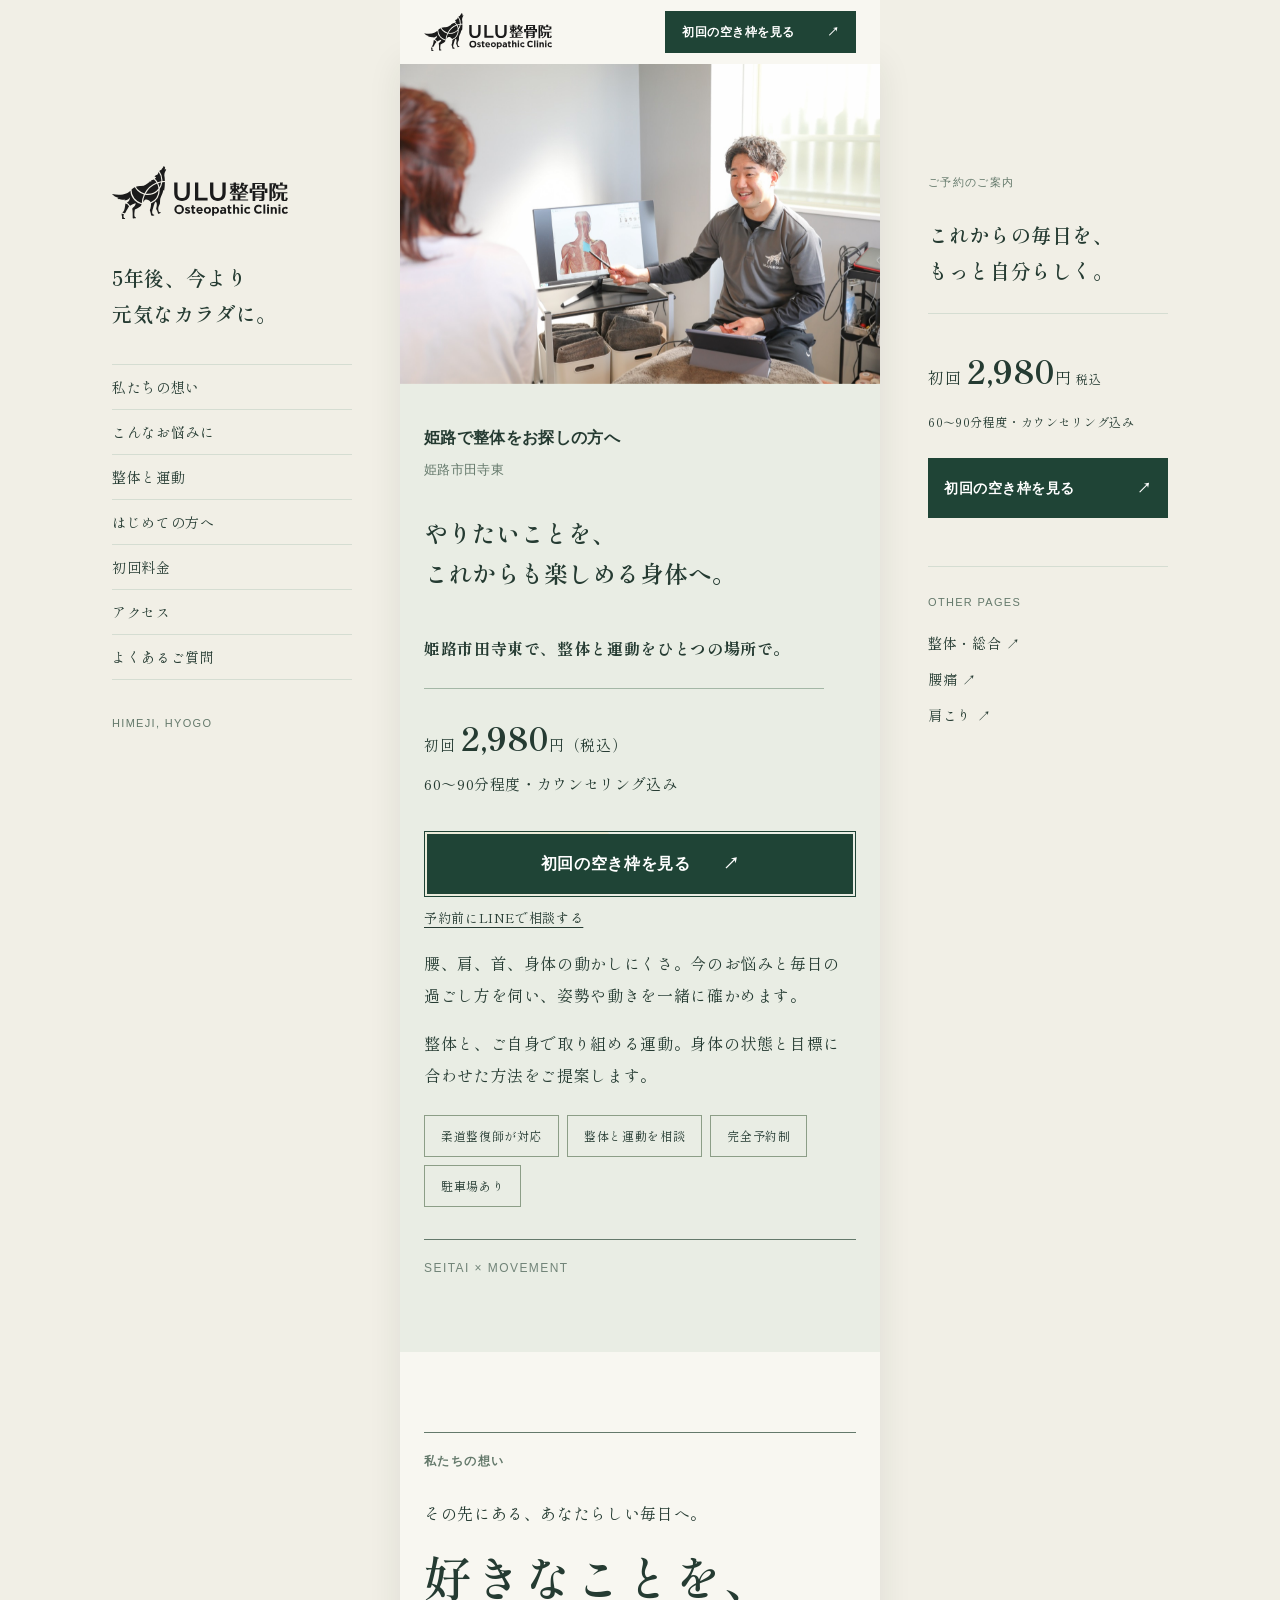
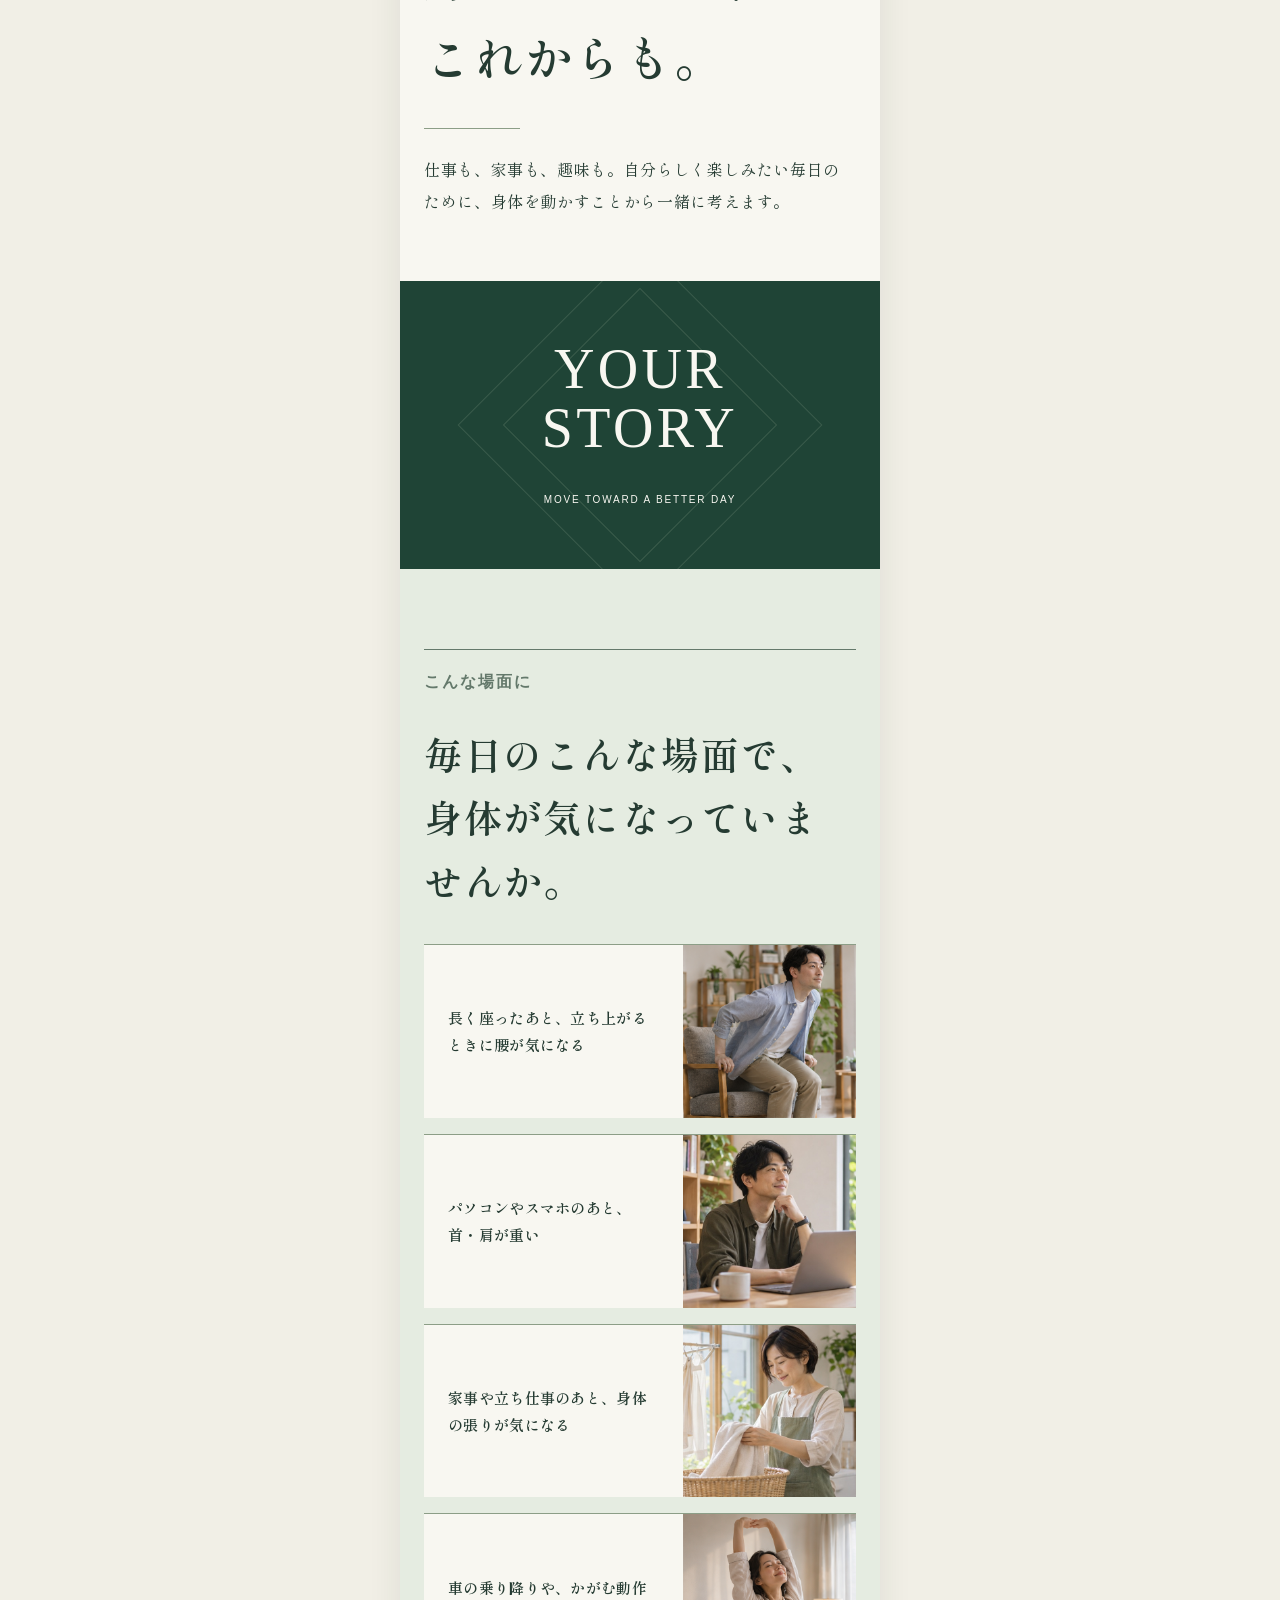
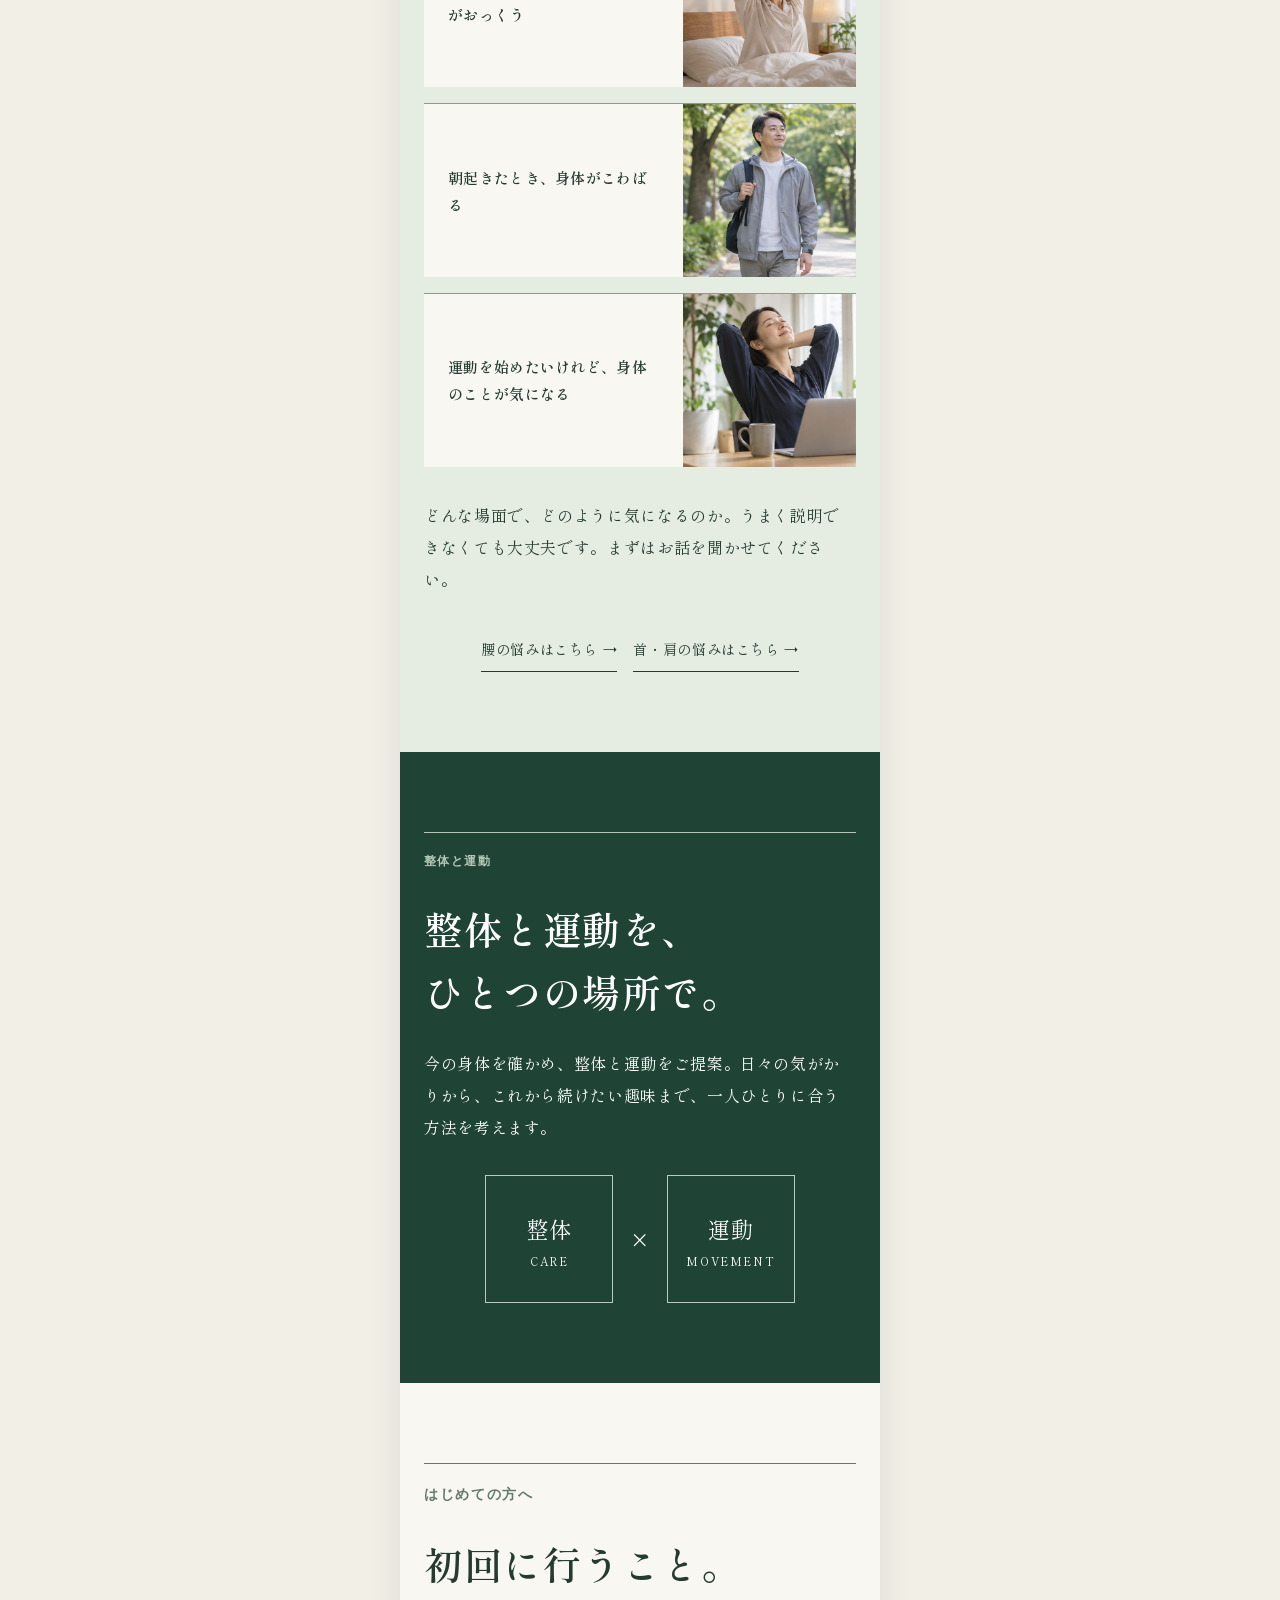
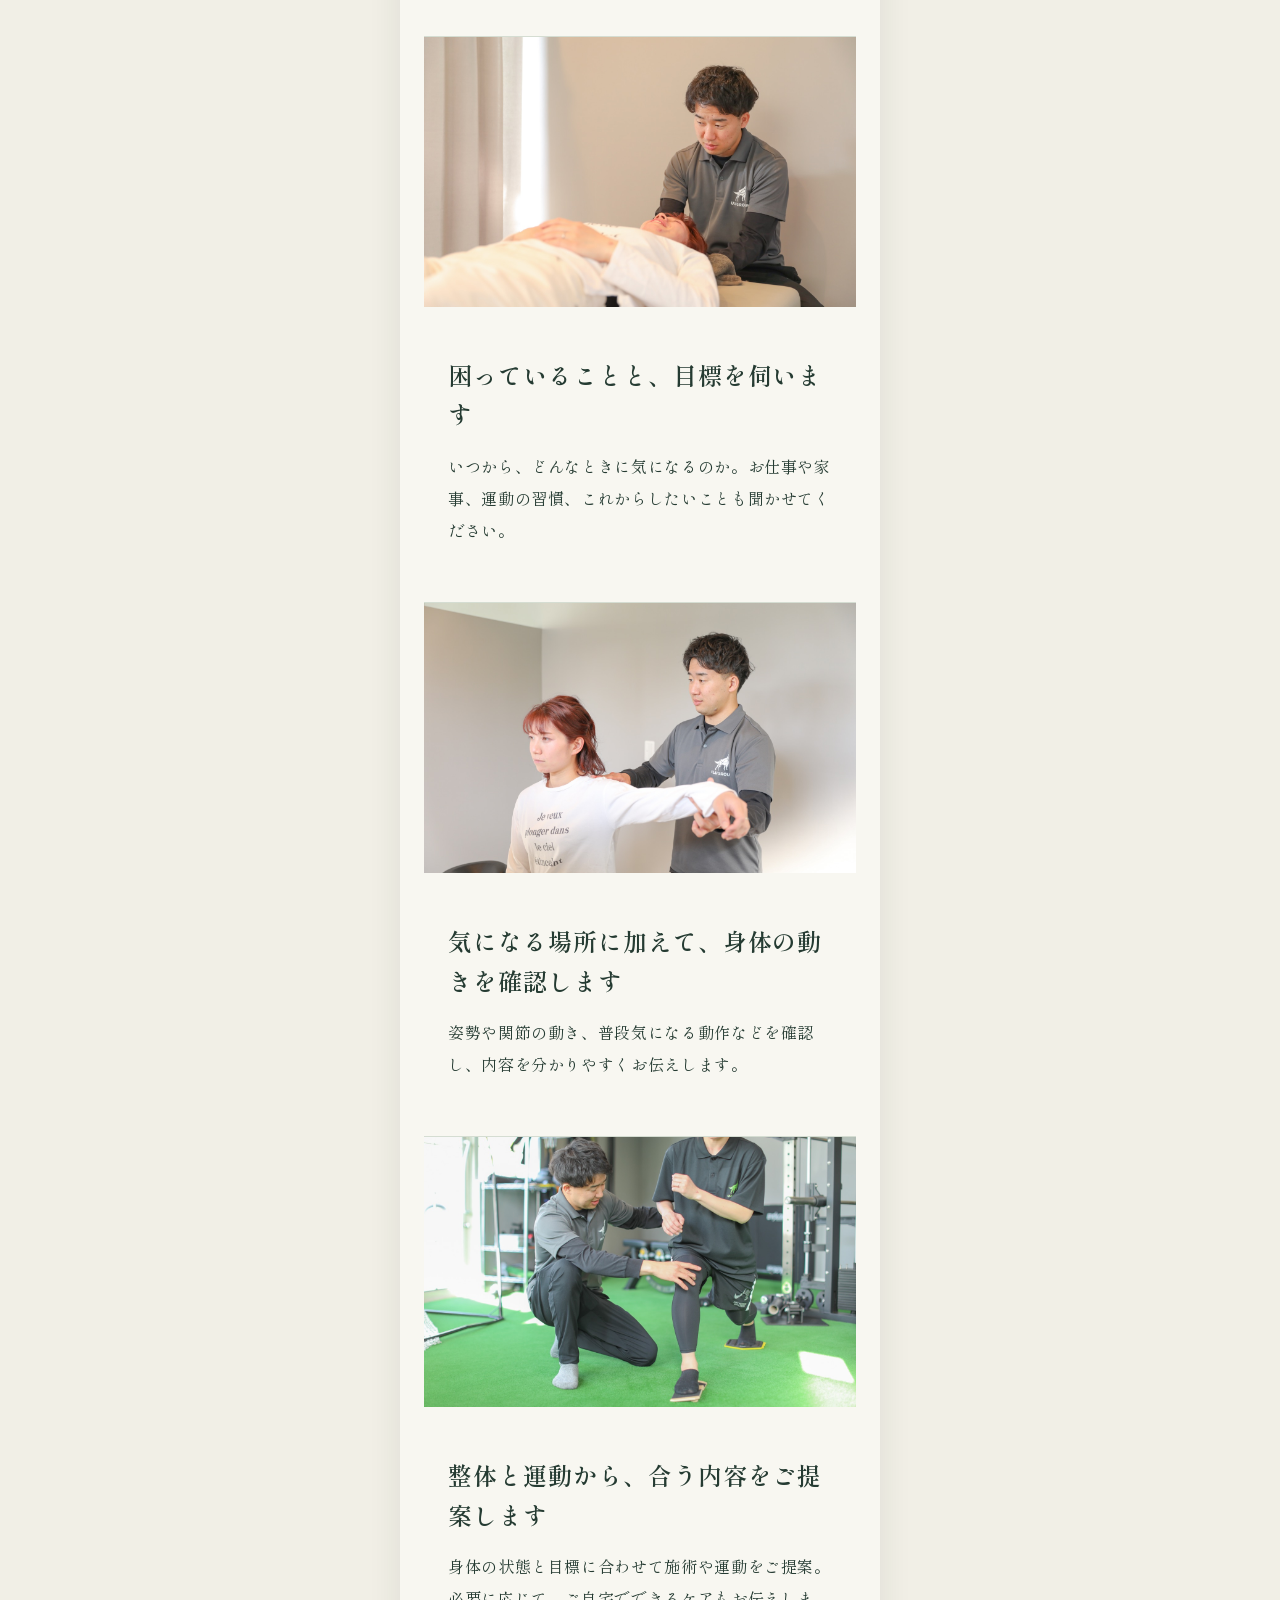
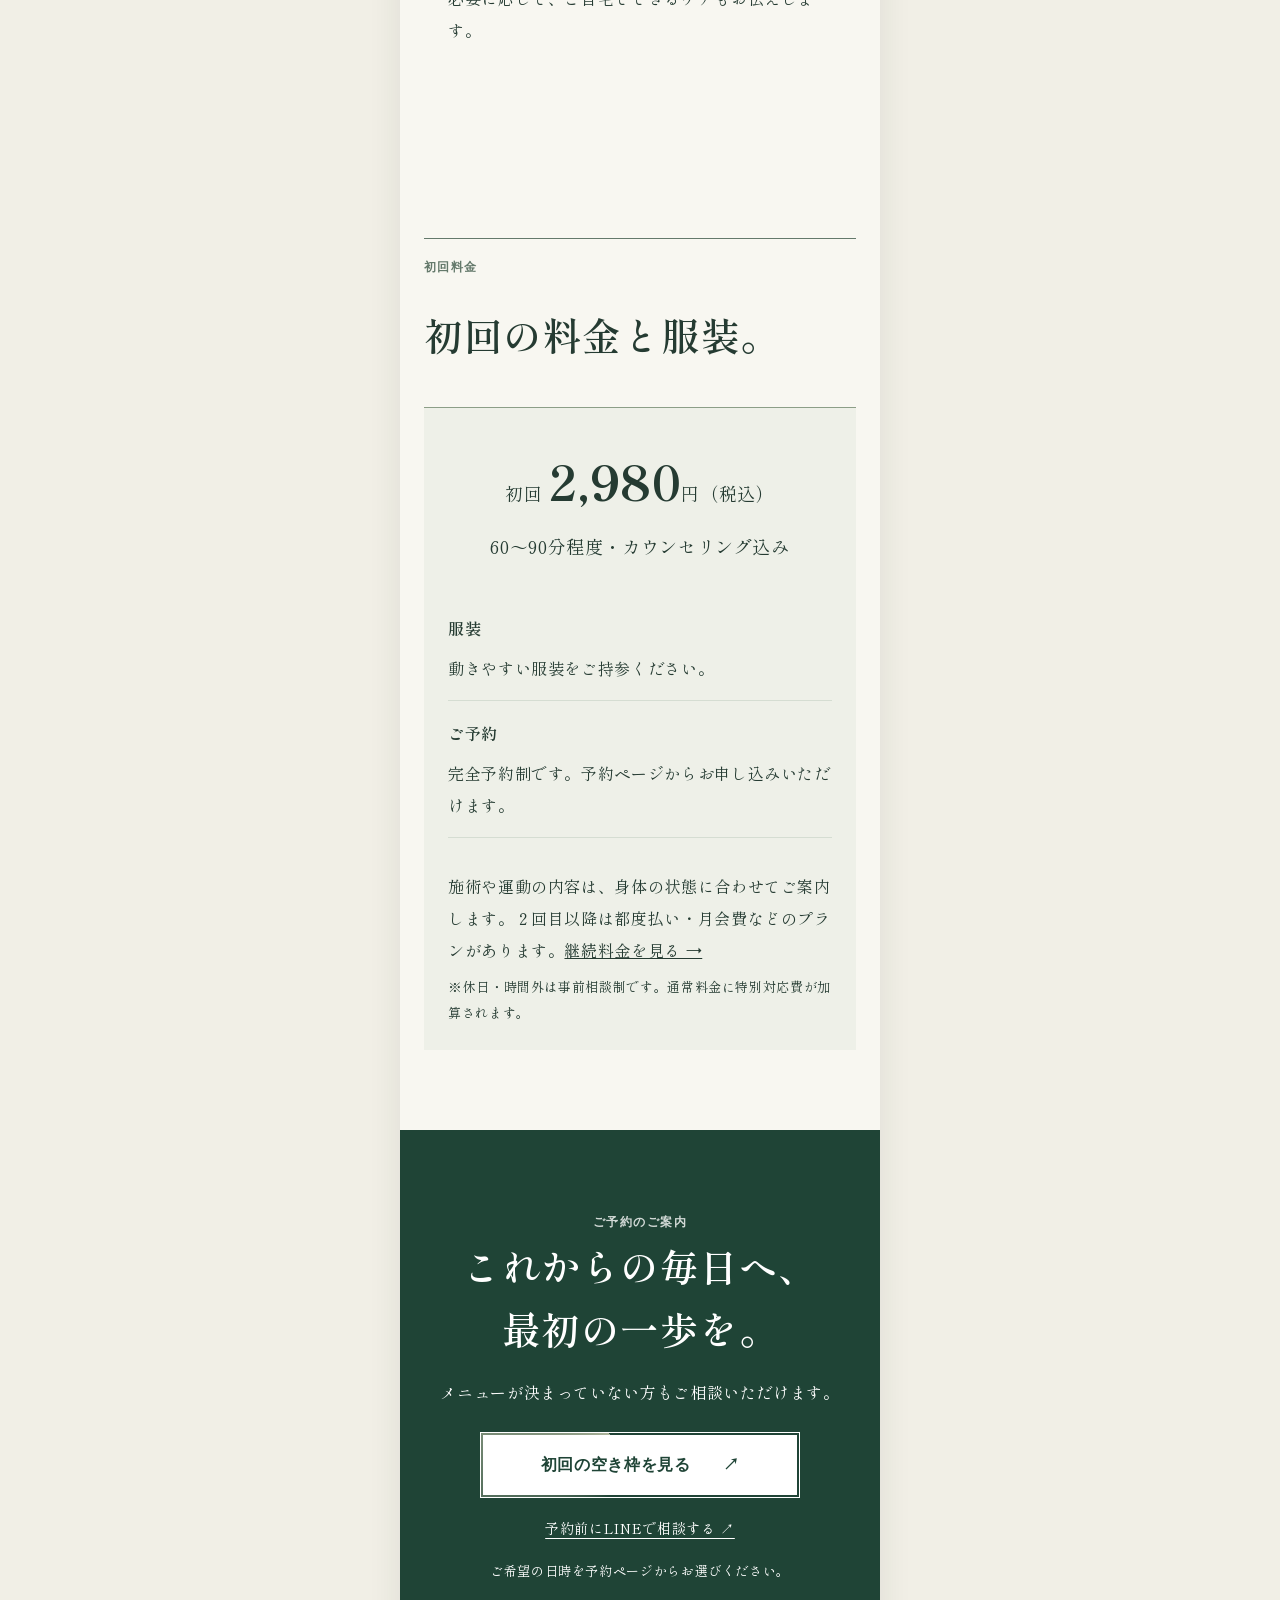
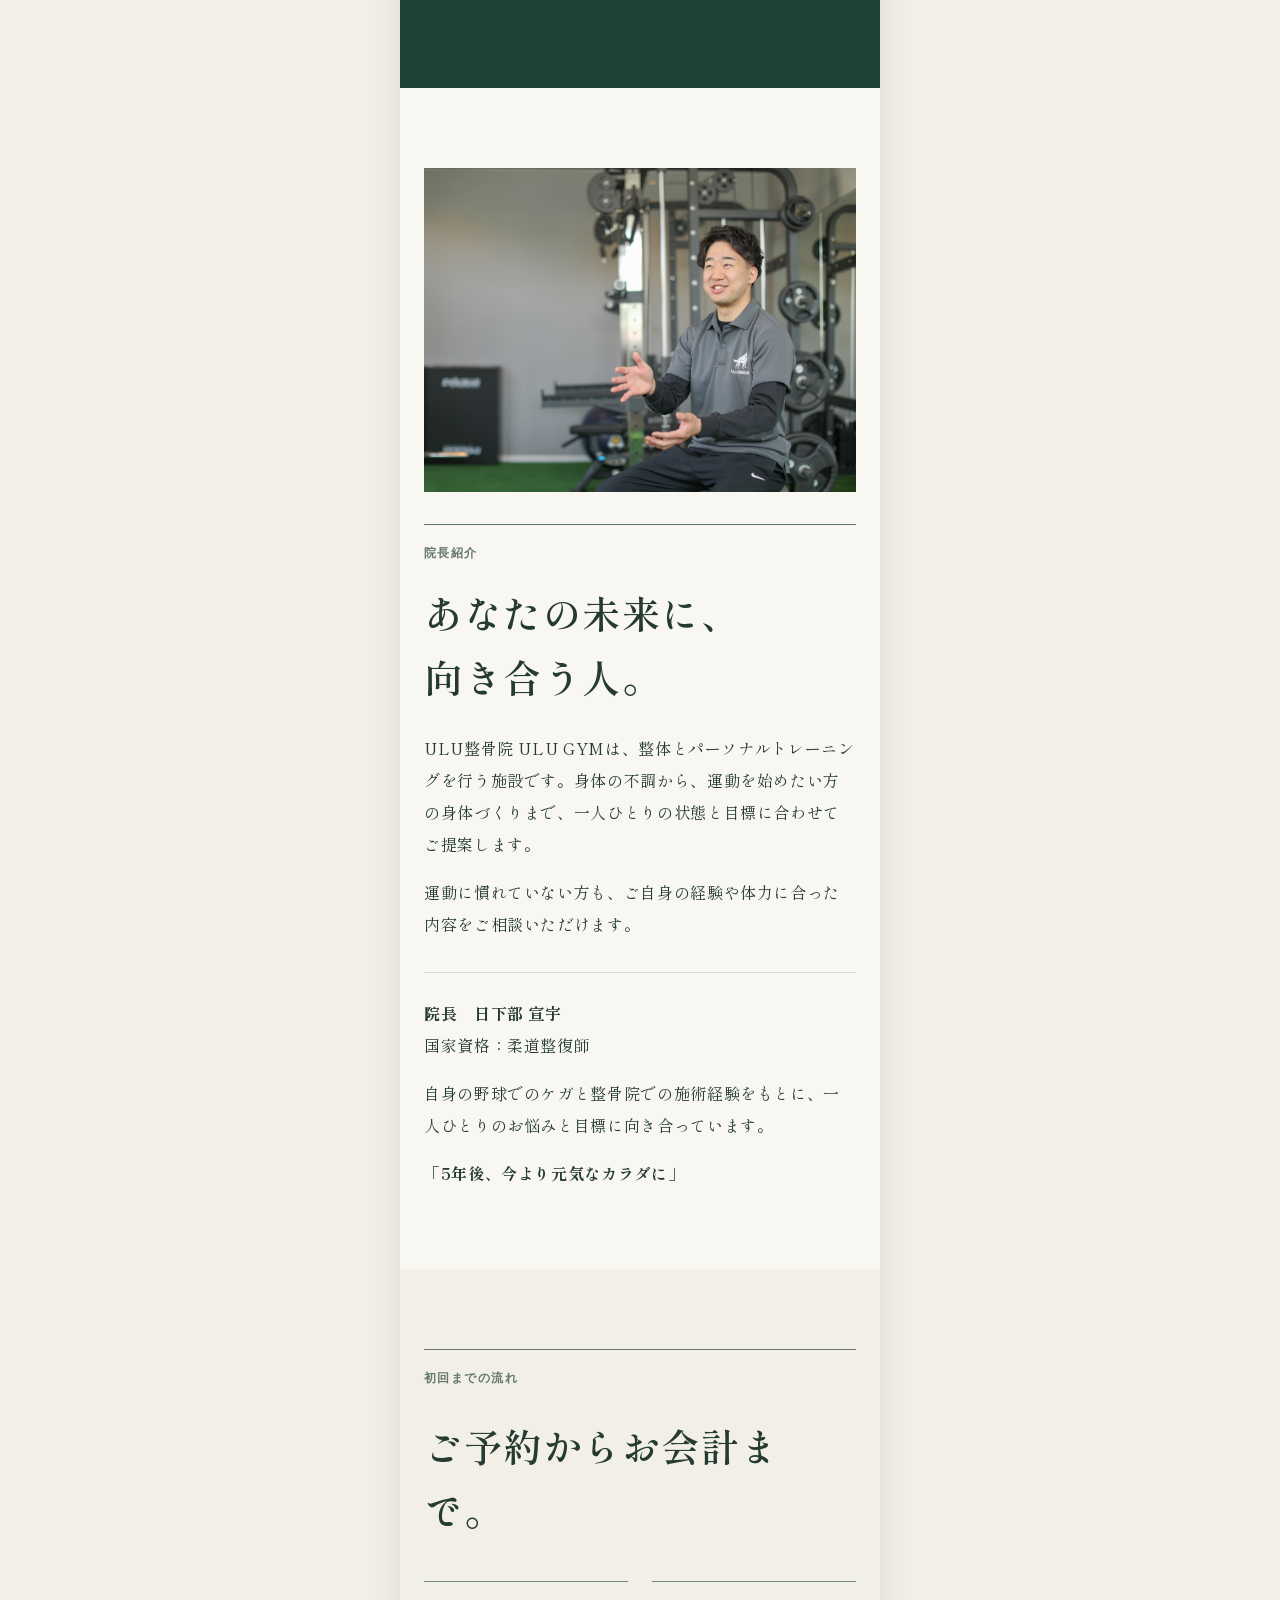
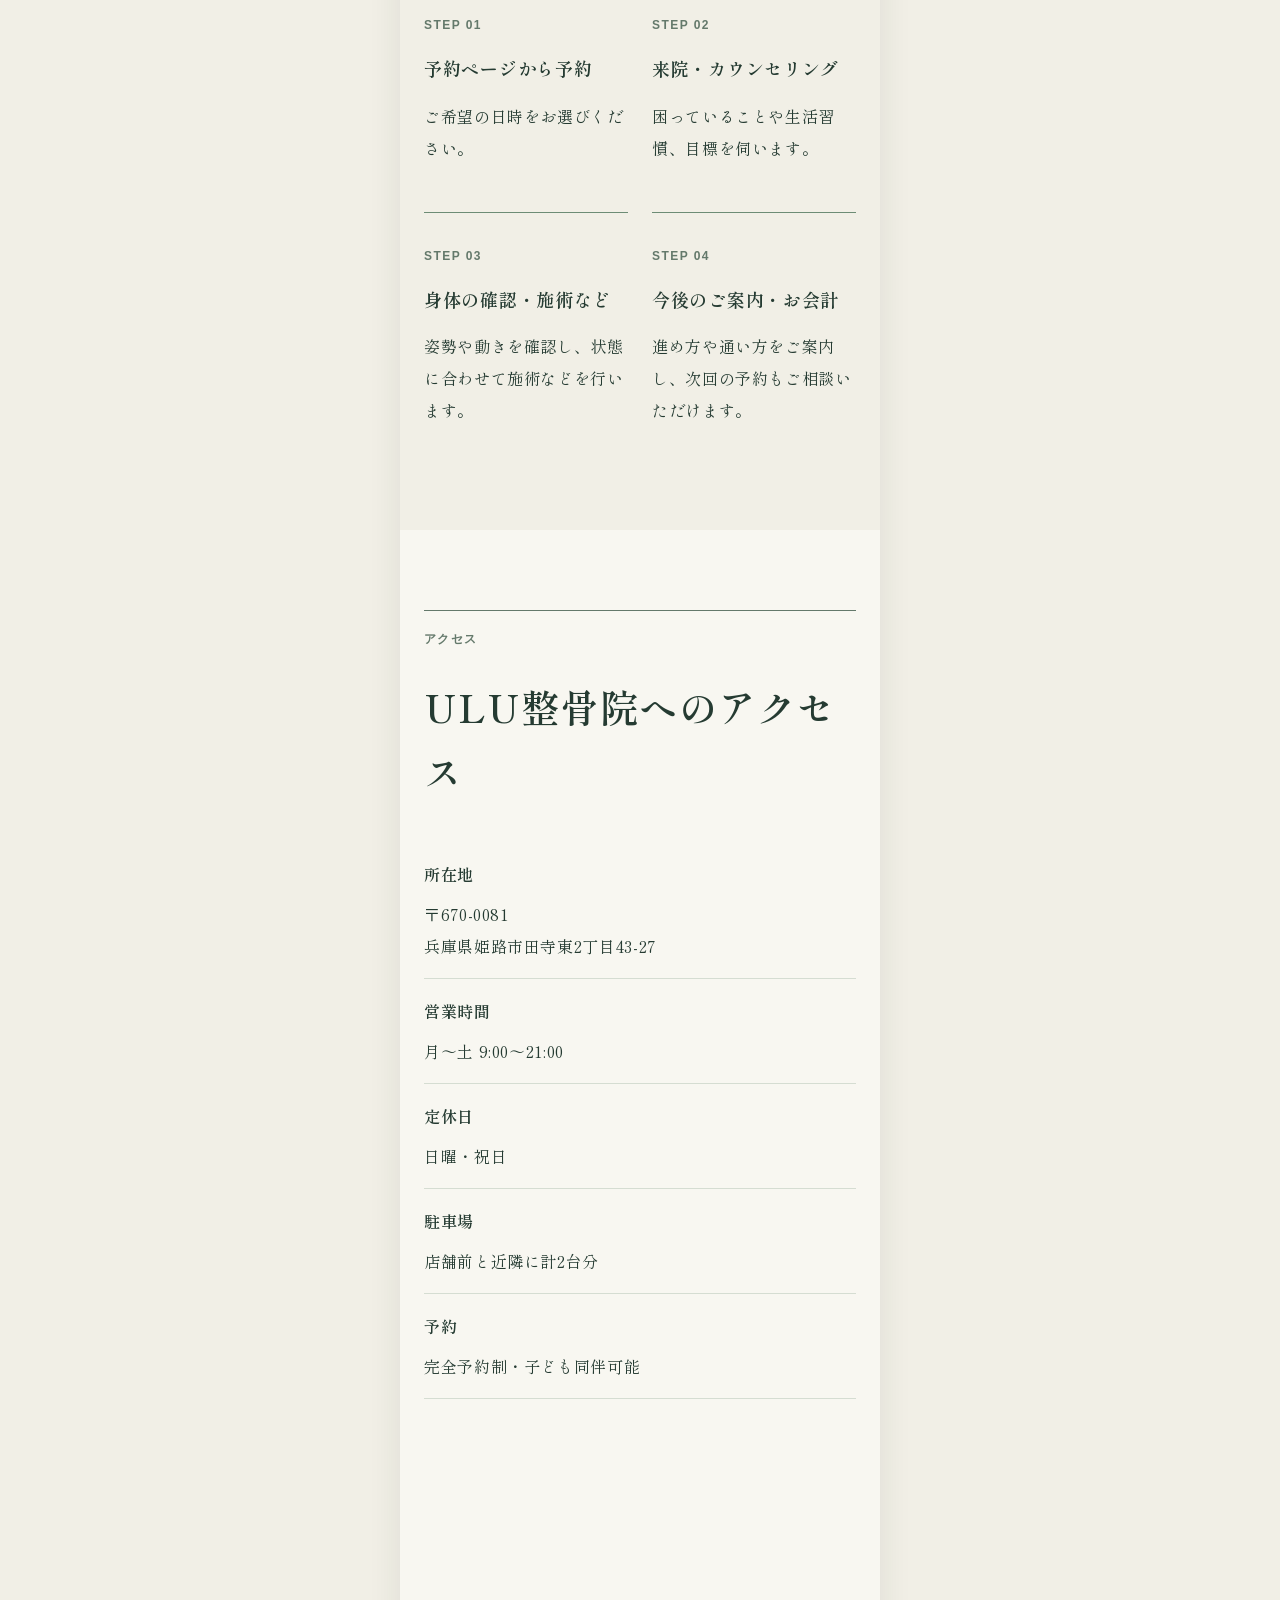
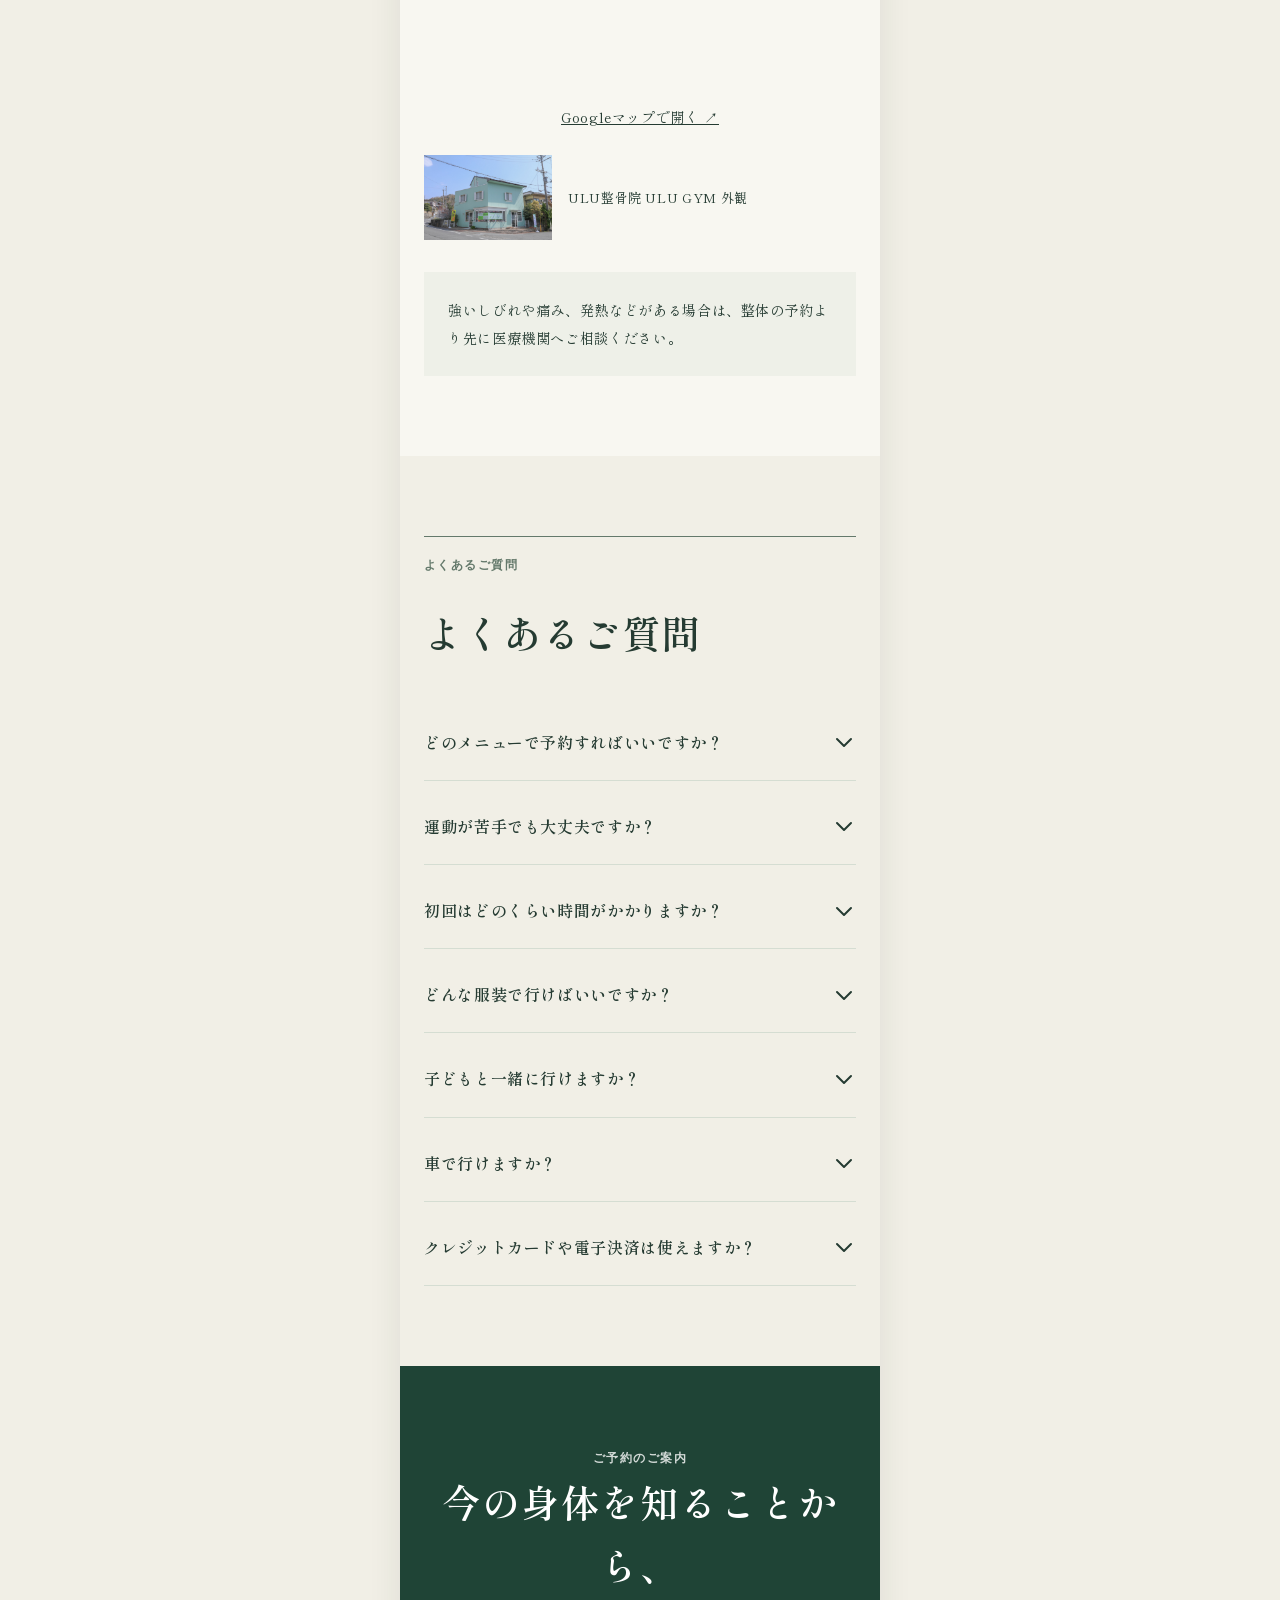
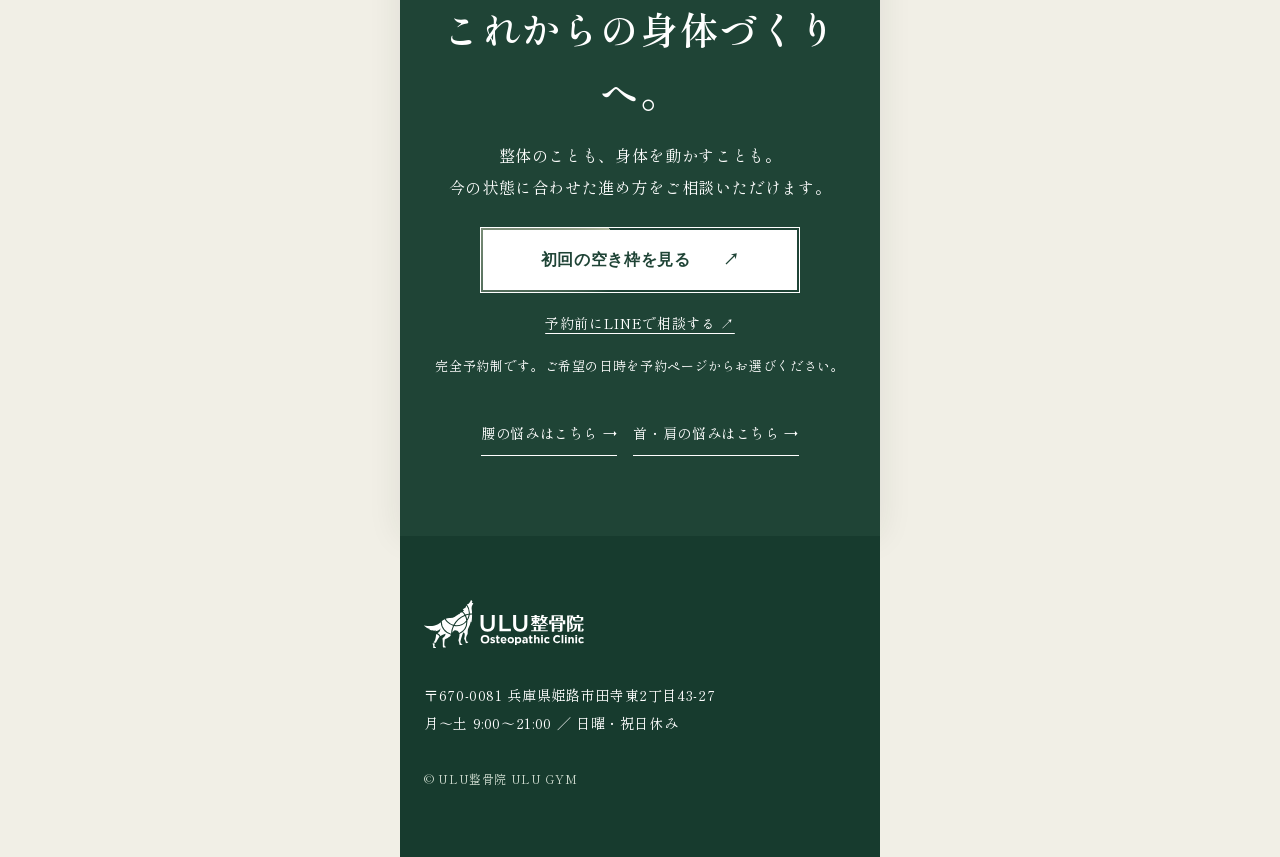
==== commit cebb1e1e: "Set initial visit price to 2980 yen across LPs" ====
--- a/index.html
+++ b/index.html
@@ -1 +1 @@
-<!doctype html><html lang="ja"><head><meta charset="utf-8"><meta name="viewport" content="width=device-width,initial-scale=1"><meta name="description" content="姫路市田寺東のULU整骨院。整体と運動を通じて、身体の悩みやこれからの目標に合わせたケアをご提案します。"><title>姫路で整体をお探しの方へ｜ULU整骨院</title><link rel="stylesheet" href="style.css?v=15"><script defer src="motion.js?v=1"></script><script>(function(w,d,s,l,i){w[l]=w[l]||[];w[l].push({'gtm.start':new Date().getTime(),event:'gtm.js'});var f=d.getElementsByTagName(s)[0],j=d.createElement(s),dl=l!='dataLayer'?'&l='+l:'';j.async=true;j.src='https://www.googletagmanager.com/gtm.js?id='+i+dl;f.parentNode.insertBefore(j,f);})(window,document,'script','dataLayer','GTM-WN6FW2GV');</script><script defer src="tracking.js?v=1"></script></head><body data-theme="general"><noscript><iframe src="https://www.googletagmanager.com/ns.html?id=GTM-WN6FW2GV" height="0" width="0" style="display:none;visibility:hidden" title="Google Tag Manager"></iframe></noscript><header><a class="logo" href="index.html" aria-label="ULU整骨院 トップ"><img src="assets/ulu-clinic-logo-black.svg" alt="" width="136" height="40"></a><span>姫路市田寺東・完全予約制</span><a class="head-cta" href="https://appointment-system.net/book?src=lp_top">初回の空き枠を見る <b>↗</b></a></header><main id="app"><section id="top" class="hero"><div class="wrap hero-grid"><div class="hero-copy"><div class="eyebrow">姫路で整体をお探しの方へ<span class="hero-location">姫路市田寺東</span></div><h1>やりたいことを、<br>これからも楽しめる身体へ。</h1><p class="hero-promise">姫路市田寺東で、整体と運動をひとつの場所で。</p><div class="price-inline">初回 <strong>4,980</strong>円（税込）<br>60〜90分程度・カウンセリング込み</div><a class="button shimmer-button" href="https://appointment-system.net/book?src=lp_top"><span class="shimmer-spark" aria-hidden="true"><span class="shimmer-spin"></span></span><span class="shimmer-label">初回の空き枠を見る <span>↗</span></span></a><p class="note"><a href="https://lin.ee/pum599o">予約前にLINEで相談する</a></p><p>腰、肩、首、身体の動かしにくさ。今のお悩みと毎日の過ごし方を伺い、姿勢や動きを一緒に確かめます。</p><p>整体と、ご自身で取り組める運動。身体の状態と目標に合わせた方法をご提案します。</p><div class="tags"><span>柔道整復師が対応</span><span>整体と運動を相談</span><span>完全予約制</span><span>駐車場あり</span></div><div class="hero-kicker">SEITAI <span>×</span> MOVEMENT</div></div><div class="hero-photo"><img src="assets/consultation.jpg" alt="身体の相談を受ける院長"></div></div></section><section id="vision" class="story-intro"><div class="wrap story-wrap"><div class="story-content"><div class="story-label">私たちの想い</div><p class="story-overline">その先にある、あなたらしい毎日へ。</p><h2>好きなことを、<br>これからも。</h2><div class="story-line"></div><p>仕事も、家事も、趣味も。自分らしく楽しみたい毎日のために、身体を動かすことから一緒に考えます。</p></div><div class="story-image" aria-hidden="true"><span>YOUR<br>STORY</span><small>MOVE TOWARD A BETTER DAY</small></div></div></section><section id="scenes" class="section scene-section"><div class="wrap"><div class="section-head"><div class="en scene-heading">こんな場面に</div><h2>毎日のこんな場面で、<br>身体が気になっていませんか。</h2></div><div class="scenes"><div class="scene"><div class="scene-copy"><h3 class="scene-title">長く座ったあと、立ち上がるときに腰が気になる</h3></div><div class="scene-photo" aria-hidden="true" style="background-image:url(assets/scene-grid-b.png);background-position:50% 0%"></div></div><div class="scene"><div class="scene-copy"><h3 class="scene-title">パソコンやスマホのあと、首・肩が重い</h3></div><div class="scene-photo" aria-hidden="true" style="background-image:url(assets/life-scenes.jpg);background-position:0% 0%"></div></div><div class="scene"><div class="scene-copy"><h3 class="scene-title">家事や立ち仕事のあと、身体の張りが気になる</h3></div><div class="scene-photo" aria-hidden="true" style="background-image:url(assets/life-scenes.jpg);background-position:0% 100%"></div></div><div class="scene"><div class="scene-copy"><h3 class="scene-title">車の乗り降りや、かがむ動作がおっくう</h3></div><div class="scene-photo" aria-hidden="true" style="background-image:url(assets/scene-grid-b.png);background-position:100% 0%"></div></div><div class="scene"><div class="scene-copy"><h3 class="scene-title">朝起きたとき、身体がこわばる</h3></div><div class="scene-photo" aria-hidden="true" style="background-image:url(assets/scene-grid-b.png);background-position:0% 100%"></div></div><div class="scene"><div class="scene-copy"><h3 class="scene-title">運動を始めたいけれど、身体のことが気になる</h3></div><div class="scene-photo" aria-hidden="true" style="background-image:url(assets/scene-grid-b.png);background-position:50% 100%"></div></div></div><p class="after">どんな場面で、どのように気になるのか。うまく説明できなくても大丈夫です。まずはお話を聞かせてください。</p><div class="links"><a href="back.html">腰の悩みはこちら →</a><a href="shoulder.html">首・肩の悩みはこちら →</a></div></div></section><section id="method" class="feature-section"><div class="wrap feature-wrap"><div><span class="feature-label">整体と運動</span><h2>整体と運動を、<br>ひとつの場所で。</h2><p>今の身体を確かめ、整体と運動をご提案。日々の気がかりから、これから続けたい趣味まで、一人ひとりに合う方法を考えます。</p></div><div class="feature-pair"><span>整体<small>CARE</small></span><b>×</b><span>運動<small>MOVEMENT</small></span></div></div></section><section id="first-visit" class="section soft first-section"><div class="wrap"><div class="section-head"><div class="en point-heading">はじめての方へ</div><h2>初回に行うこと。</h2></div><div class="points"><div class="point"><img src="assets/treatment.jpg" alt="施術の様子" loading="lazy"><div class="point-copy"><h3>困っていることと、目標を伺います</h3><p>いつから、どんなときに気になるのか。お仕事や家事、運動の習慣、これからしたいことも聞かせてください。</p></div></div><div class="point"><img src="assets/shoulder-check.jpg" alt="身体の動きを確認する様子" loading="lazy"><div class="point-copy"><h3>気になる場所に加えて、身体の動きを確認します</h3><p>姿勢や関節の動き、普段気になる動作などを確認し、内容を分かりやすくお伝えします。</p></div></div><div class="point"><img src="assets/movement.jpg" alt="身体の動かし方を確認する様子" loading="lazy"><div class="point-copy"><h3>整体と運動から、合う内容をご提案します</h3><p>身体の状態と目標に合わせて施術や運動をご提案。必要に応じて、ご自宅でできるケアもお伝えします。</p></div></div></div></div></section><section id="price" class="section"><div class="wrap"><div class="section-head"><div class="en">初回料金</div><h2>初回の料金と服装。</h2></div><div class="pricebox"><div class="price-number">初回 <strong>4,980</strong>円（税込）<br><span>60〜90分程度・カウンセリング込み</span></div><dl><div><dt>服装</dt><dd>動きやすい服装をご持参ください。</dd></div><div><dt>ご予約</dt><dd>完全予約制です。予約ページからお申し込みいただけます。</dd></div></dl><p>施術や運動の内容は、身体の状態に合わせてご案内します。２回目以降は都度払い・月会費などのプランがあります。<a href="https://ulu-gym-seikotsu.com/introduce/price/">継続料金を見る →</a></p><p class="note">※休日・時間外は事前相談制です。通常料金に特別対応費が加算されます。</p></div></div></section><section class="cta"><div class="en">ご予約のご案内</div><h2>これからの毎日へ、<br>最初の一歩を。</h2><p>メニューが決まっていない方もご相談いただけます。</p><a class="button shimmer-button" href="https://appointment-system.net/book?src=lp_top"><span class="shimmer-spark" aria-hidden="true"><span class="shimmer-spin"></span></span><span class="shimmer-label">初回の空き枠を見る <span>↗</span></span></a><p class="line-consult"><a href="https://lin.ee/pum599o">予約前にLINEで相談する ↗</a></p><p class="note">ご希望の日時を予約ページからお選びください。</p></section><section class="section"><div class="wrap about"><img src="assets/director.jpg" alt="ULU整骨院 院長の紹介" loading="lazy"><div><div class="en">院長紹介</div><h2>あなたの未来に、<br>向き合う人。</h2><p>ULU整骨院 ULU GYMは、整体とパーソナルトレーニングを行う施設です。身体の不調から、運動を始めたい方の身体づくりまで、一人ひとりの状態と目標に合わせてご提案します。</p><p>運動に慣れていない方も、ご自身の経験や体力に合った内容をご相談いただけます。</p><div class="name"><b>院長　日下部 宣宇</b><br>国家資格：柔道整復師<p>自身の野球でのケガと整骨院での施術経験をもとに、一人ひとりのお悩みと目標に向き合っています。</p><b>「5年後、今より元気なカラダに」</b></div></div></div></section><section class="section soft"><div class="wrap"><div class="section-head"><div class="en">初回までの流れ</div><h2>ご予約からお会計まで。</h2></div><div class="steps"><div class="step"><b>STEP 01</b><h3>予約ページから予約</h3><p>ご希望の日時をお選びください。</p></div><div class="step"><b>STEP 02</b><h3>来院・カウンセリング</h3><p>困っていることや生活習慣、目標を伺います。</p></div><div class="step"><b>STEP 03</b><h3>身体の確認・施術など</h3><p>姿勢や動きを確認し、状態に合わせて施術などを行います。</p></div><div class="step"><b>STEP 04</b><h3>今後のご案内・お会計</h3><p>進め方や通い方をご案内し、次回の予約もご相談いただけます。</p></div></div></div></section><section id="access" class="section"><div class="wrap"><div class="section-head"><div class="en">アクセス</div><h2>ULU整骨院へのアクセス</h2></div><div class="access"><div><dl><div><dt>所在地</dt><dd>〒670-0081<br>兵庫県姫路市田寺東2丁目43-27</dd></div><div><dt>営業時間</dt><dd>月〜土 9:00〜21:00</dd></div><div><dt>定休日</dt><dd>日曜・祝日</dd></div><div><dt>駐車場</dt><dd>店舗前と近隣に計2台分</dd></div><div><dt>予約</dt><dd>完全予約制・子ども同伴可能</dd></div></dl></div><div><iframe class="map" title="ULU整骨院の地図" loading="lazy" src="https://maps.google.com/maps?q=%E5%85%B5%E5%BA%AB%E7%9C%8C%E5%A7%AB%E8%B7%AF%E5%B8%82%E7%94%B0%E5%AF%BA%E6%9D%B12%E4%B8%81%E7%9B%AE43-27&output=embed"></iframe><a class="map-link" href="https://www.google.com/maps/search/?api=1&amp;query=34.8591765%2C134.6760666">Googleマップで開く ↗</a></div></div><div class="access-photo"><img src="assets/clinic.jpg" alt="ULU整骨院 ULU GYMの外観" loading="lazy"><span>ULU整骨院 ULU GYM 外観</span></div><div class="warning">強いしびれや痛み、発熱などがある場合は、整体の予約より先に医療機関へご相談ください。</div></div></section><section id="faq" class="section soft"><div class="wrap"><div class="section-head"><div class="en">よくあるご質問</div><h2>よくあるご質問</h2></div><div class="faq"><details class="group"><summary><span>どのメニューで予約すればいいですか？</span><svg aria-hidden="true" xmlns="http://www.w3.org/2000/svg" fill="none" viewBox="0 0 24 24" stroke="currentColor"><path stroke-linecap="round" stroke-linejoin="round" stroke-width="2" d="M19 9l-7 7-7-7" /></svg></summary><div class="answer"><p>迷う場合は、<a href="https://lin.ee/pum599o">LINEでお悩みやご希望をお知らせください</a>。身体の状態と目的を伺い、合う内容をご提案します。</p></div></details><details class="group"><summary><span>運動が苦手でも大丈夫ですか？</span><svg aria-hidden="true" xmlns="http://www.w3.org/2000/svg" fill="none" viewBox="0 0 24 24" stroke="currentColor"><path stroke-linecap="round" stroke-linejoin="round" stroke-width="2" d="M19 9l-7 7-7-7" /></svg></summary><div class="answer"><p>運動経験や体力、身体の状態に合わせた内容をご提案します。運動に慣れていない方もご相談ください。</p></div></details><details class="group"><summary><span>初回はどのくらい時間がかかりますか？</span><svg aria-hidden="true" xmlns="http://www.w3.org/2000/svg" fill="none" viewBox="0 0 24 24" stroke="currentColor"><path stroke-linecap="round" stroke-linejoin="round" stroke-width="2" d="M19 9l-7 7-7-7" /></svg></summary><div class="answer"><p>カウンセリングを含めて60〜90分程度です。時間に余裕をもってお越しください。</p></div></details><details class="group"><summary><span>どんな服装で行けばいいですか？</span><svg aria-hidden="true" xmlns="http://www.w3.org/2000/svg" fill="none" viewBox="0 0 24 24" stroke="currentColor"><path stroke-linecap="round" stroke-linejoin="round" stroke-width="2" d="M19 9l-7 7-7-7" /></svg></summary><div class="answer"><p>Tシャツやジャージなど、動きやすい服装をご持参ください。</p></div></details><details class="group"><summary><span>子どもと一緒に行けますか？</span><svg aria-hidden="true" xmlns="http://www.w3.org/2000/svg" fill="none" viewBox="0 0 24 24" stroke="currentColor"><path stroke-linecap="round" stroke-linejoin="round" stroke-width="2" d="M19 9l-7 7-7-7" /></svg></summary><div class="answer"><p>はい。子ども同伴でお越しいただけます。ご予約時にお知らせください。</p></div></details><details class="group"><summary><span>車で行けますか？</span><svg aria-hidden="true" xmlns="http://www.w3.org/2000/svg" fill="none" viewBox="0 0 24 24" stroke="currentColor"><path stroke-linecap="round" stroke-linejoin="round" stroke-width="2" d="M19 9l-7 7-7-7" /></svg></summary><div class="answer"><p>はい。店舗前と近隣に、計2台分の駐車場があります。</p></div></details><details class="group"><summary><span>クレジットカードや電子決済は使えますか？</span><svg aria-hidden="true" xmlns="http://www.w3.org/2000/svg" fill="none" viewBox="0 0 24 24" stroke="currentColor"><path stroke-linecap="round" stroke-linejoin="round" stroke-width="2" d="M19 9l-7 7-7-7" /></svg></summary><div class="answer"><p>はい。クレジットカード・電子決済に対応しています。</p></div></details></div></div></section><section class="cta"><div class="en">ご予約のご案内</div><h2>今の身体を知ることから、<br>これからの身体づくりへ。</h2><p>整体のことも、身体を動かすことも。<br>今の状態に合わせた進め方をご相談いただけます。</p><a class="button shimmer-button" href="https://appointment-system.net/book?src=lp_top"><span class="shimmer-spark" aria-hidden="true"><span class="shimmer-spin"></span></span><span class="shimmer-label">初回の空き枠を見る <span>↗</span></span></a><p class="line-consult"><a href="https://lin.ee/pum599o">予約前にLINEで相談する ↗</a></p><p class="note">完全予約制です。ご希望の日時を予約ページからお選びください。</p><div class="links"><a href="back.html">腰の悩みはこちら →</a><a href="shoulder.html">首・肩の悩みはこちら →</a></div></section></main><footer><div class="wrap"><a class="logo" href="index.html" aria-label="ULU整骨院 トップ"><img src="assets/ulu-clinic-logo-white.svg" alt="" width="160" height="48"></a><p>〒670-0081 兵庫県姫路市田寺東2丁目43-27<br>月〜土 9:00〜21:00 ／ 日曜・祝日休み</p><small>© ULU整骨院 ULU GYM</small></div></footer><aside class="mobile-booking" aria-label="初回予約"><div><span>初回</span><strong>4,980円</strong><small>（税込）</small></div><a href="https://appointment-system.net/book?src=lp_top">初回の空き枠を見る <span aria-hidden="true">↗</span></a></aside><aside class="desktop-left" aria-label="ページ内のご案内"><div class="rail-inner"><a class="rail-brand" href="#top" aria-label="ページの先頭へ"><img src="assets/ulu-clinic-logo-black.svg" alt="ULU整骨院" width="176" height="56"></a><p class="rail-intro">5年後、今より<br>元気なカラダに。</p><nav aria-label="ページ内メニュー"><a href="#vision">私たちの想い</a><a href="#scenes">こんなお悩みに</a><a href="#method">整体と運動</a><a href="#first-visit">はじめての方へ</a><a href="#price">初回料金</a><a href="#access">アクセス</a><a href="#faq">よくあるご質問</a></nav><span class="rail-location">HIMEJI, HYOGO</span></div></aside><aside class="desktop-right" aria-label="ご予約と関連ページ"><div class="rail-inner"><p class="rail-label">ご予約のご案内</p><p class="rail-heading">これからの毎日を、<br>もっと自分らしく。</p><div class="rail-price">初回 <strong>4,980</strong>円 <small>税込</small></div><p class="rail-note">60〜90分程度・カウンセリング込み</p><a class="rail-book" href="https://appointment-system.net/book?src=lp_top">初回の空き枠を見る <span aria-hidden="true">↗</span></a><div class="rail-links"><span>OTHER PAGES</span><a href="index.html">整体・総合 ↗</a><a href="back.html">腰痛 ↗</a><a href="shoulder.html">肩こり ↗</a></div></div></aside></body></html>
+<!doctype html><html lang="ja"><head><meta charset="utf-8"><meta name="viewport" content="width=device-width,initial-scale=1"><meta name="description" content="姫路市田寺東のULU整骨院。整体と運動を通じて、身体の悩みやこれからの目標に合わせたケアをご提案します。"><title>姫路で整体をお探しの方へ｜ULU整骨院</title><link rel="stylesheet" href="style.css?v=16"><script defer src="motion.js?v=1"></script><script>(function(w,d,s,l,i){w[l]=w[l]||[];w[l].push({'gtm.start':new Date().getTime(),event:'gtm.js'});var f=d.getElementsByTagName(s)[0],j=d.createElement(s),dl=l!='dataLayer'?'&l='+l:'';j.async=true;j.src='https://www.googletagmanager.com/gtm.js?id='+i+dl;f.parentNode.insertBefore(j,f);})(window,document,'script','dataLayer','GTM-WN6FW2GV');</script><script defer src="tracking.js?v=1"></script></head><body data-theme="general"><noscript><iframe src="https://www.googletagmanager.com/ns.html?id=GTM-WN6FW2GV" height="0" width="0" style="display:none;visibility:hidden" title="Google Tag Manager"></iframe></noscript><header><a class="logo" href="index.html" aria-label="ULU整骨院 トップ"><img src="assets/ulu-clinic-logo-black.svg" alt="" width="136" height="40"></a><span>姫路市田寺東・完全予約制</span><a class="head-cta" href="https://appointment-system.net/book?src=lp_top">初回の空き枠を見る <b>↗</b></a></header><main id="app"><section id="top" class="hero"><div class="wrap hero-grid"><div class="hero-copy"><div class="eyebrow">姫路で整体をお探しの方へ<span class="hero-location">姫路市田寺東</span></div><h1>やりたいことを、<br>これからも楽しめる身体へ。</h1><p class="hero-promise">姫路市田寺東で、整体と運動をひとつの場所で。</p><div class="price-inline">初回 <strong>2,980</strong>円（税込）<br>60〜90分程度・カウンセリング込み</div><a class="button shimmer-button" href="https://appointment-system.net/book?src=lp_top"><span class="shimmer-spark" aria-hidden="true"><span class="shimmer-spin"></span></span><span class="shimmer-label">初回の空き枠を見る <span>↗</span></span></a><p class="note"><a href="https://lin.ee/pum599o">予約前にLINEで相談する</a></p><p>腰、肩、首、身体の動かしにくさ。今のお悩みと毎日の過ごし方を伺い、姿勢や動きを一緒に確かめます。</p><p>整体と、ご自身で取り組める運動。身体の状態と目標に合わせた方法をご提案します。</p><div class="tags"><span>柔道整復師が対応</span><span>整体と運動を相談</span><span>完全予約制</span><span>駐車場あり</span></div><div class="hero-kicker">SEITAI <span>×</span> MOVEMENT</div></div><div class="hero-photo"><img src="assets/consultation.jpg" alt="身体の相談を受ける院長"></div></div></section><section id="vision" class="story-intro"><div class="wrap story-wrap"><div class="story-content"><div class="story-label">私たちの想い</div><p class="story-overline">その先にある、あなたらしい毎日へ。</p><h2>好きなことを、<br>これからも。</h2><div class="story-line"></div><p>仕事も、家事も、趣味も。自分らしく楽しみたい毎日のために、身体を動かすことから一緒に考えます。</p></div><div class="story-image" aria-hidden="true"><span>YOUR<br>STORY</span><small>MOVE TOWARD A BETTER DAY</small></div></div></section><section id="scenes" class="section scene-section"><div class="wrap"><div class="section-head"><div class="en scene-heading">こんな場面に</div><h2>毎日のこんな場面で、<br>身体が気になっていませんか。</h2></div><div class="scenes"><div class="scene"><div class="scene-copy"><h3 class="scene-title">長く座ったあと、立ち上がるときに腰が気になる</h3></div><div class="scene-photo" aria-hidden="true" style="background-image:url(assets/scene-grid-b.png);background-position:50% 0%"></div></div><div class="scene"><div class="scene-copy"><h3 class="scene-title">パソコンやスマホのあと、首・肩が重い</h3></div><div class="scene-photo" aria-hidden="true" style="background-image:url(assets/life-scenes.jpg);background-position:0% 0%"></div></div><div class="scene"><div class="scene-copy"><h3 class="scene-title">家事や立ち仕事のあと、身体の張りが気になる</h3></div><div class="scene-photo" aria-hidden="true" style="background-image:url(assets/life-scenes.jpg);background-position:0% 100%"></div></div><div class="scene"><div class="scene-copy"><h3 class="scene-title">車の乗り降りや、かがむ動作がおっくう</h3></div><div class="scene-photo" aria-hidden="true" style="background-image:url(assets/scene-grid-b.png);background-position:100% 0%"></div></div><div class="scene"><div class="scene-copy"><h3 class="scene-title">朝起きたとき、身体がこわばる</h3></div><div class="scene-photo" aria-hidden="true" style="background-image:url(assets/scene-grid-b.png);background-position:0% 100%"></div></div><div class="scene"><div class="scene-copy"><h3 class="scene-title">運動を始めたいけれど、身体のことが気になる</h3></div><div class="scene-photo" aria-hidden="true" style="background-image:url(assets/scene-grid-b.png);background-position:50% 100%"></div></div></div><p class="after">どんな場面で、どのように気になるのか。うまく説明できなくても大丈夫です。まずはお話を聞かせてください。</p><div class="links"><a href="back.html">腰の悩みはこちら →</a><a href="shoulder.html">首・肩の悩みはこちら →</a></div></div></section><section id="method" class="feature-section"><div class="wrap feature-wrap"><div><span class="feature-label">整体と運動</span><h2>整体と運動を、<br>ひとつの場所で。</h2><p>今の身体を確かめ、整体と運動をご提案。日々の気がかりから、これから続けたい趣味まで、一人ひとりに合う方法を考えます。</p></div><div class="feature-pair"><span>整体<small>CARE</small></span><b>×</b><span>運動<small>MOVEMENT</small></span></div></div></section><section id="first-visit" class="section soft first-section"><div class="wrap"><div class="section-head"><div class="en point-heading">はじめての方へ</div><h2>初回に行うこと。</h2></div><div class="points"><div class="point"><img src="assets/treatment.jpg" alt="施術の様子" loading="lazy"><div class="point-copy"><h3>困っていることと、目標を伺います</h3><p>いつから、どんなときに気になるのか。お仕事や家事、運動の習慣、これからしたいことも聞かせてください。</p></div></div><div class="point"><img src="assets/shoulder-check.jpg" alt="身体の動きを確認する様子" loading="lazy"><div class="point-copy"><h3>気になる場所に加えて、身体の動きを確認します</h3><p>姿勢や関節の動き、普段気になる動作などを確認し、内容を分かりやすくお伝えします。</p></div></div><div class="point"><img src="assets/movement.jpg" alt="身体の動かし方を確認する様子" loading="lazy"><div class="point-copy"><h3>整体と運動から、合う内容をご提案します</h3><p>身体の状態と目標に合わせて施術や運動をご提案。必要に応じて、ご自宅でできるケアもお伝えします。</p></div></div></div></div></section><section id="price" class="section"><div class="wrap"><div class="section-head"><div class="en">初回料金</div><h2>初回の料金と服装。</h2></div><div class="pricebox"><div class="price-number">初回 <strong>2,980</strong>円（税込）<br><span>60〜90分程度・カウンセリング込み</span></div><dl><div><dt>服装</dt><dd>動きやすい服装をご持参ください。</dd></div><div><dt>ご予約</dt><dd>完全予約制です。予約ページからお申し込みいただけます。</dd></div></dl><p>施術や運動の内容は、身体の状態に合わせてご案内します。２回目以降は都度払い・月会費などのプランがあります。<a href="https://ulu-gym-seikotsu.com/introduce/price/">継続料金を見る →</a></p><p class="note">※休日・時間外は事前相談制です。通常料金に特別対応費が加算されます。</p></div></div></section><section class="cta"><div class="en">ご予約のご案内</div><h2>これからの毎日へ、<br>最初の一歩を。</h2><p>メニューが決まっていない方もご相談いただけます。</p><a class="button shimmer-button" href="https://appointment-system.net/book?src=lp_top"><span class="shimmer-spark" aria-hidden="true"><span class="shimmer-spin"></span></span><span class="shimmer-label">初回の空き枠を見る <span>↗</span></span></a><p class="line-consult"><a href="https://lin.ee/pum599o">予約前にLINEで相談する ↗</a></p><p class="note">ご希望の日時を予約ページからお選びください。</p></section><section class="section"><div class="wrap about"><img src="assets/director.jpg" alt="ULU整骨院 院長の紹介" loading="lazy"><div><div class="en">院長紹介</div><h2>あなたの未来に、<br>向き合う人。</h2><p>ULU整骨院 ULU GYMは、整体とパーソナルトレーニングを行う施設です。身体の不調から、運動を始めたい方の身体づくりまで、一人ひとりの状態と目標に合わせてご提案します。</p><p>運動に慣れていない方も、ご自身の経験や体力に合った内容をご相談いただけます。</p><div class="name"><b>院長　日下部 宣宇</b><br>国家資格：柔道整復師<p>自身の野球でのケガと整骨院での施術経験をもとに、一人ひとりのお悩みと目標に向き合っています。</p><b>「5年後、今より元気なカラダに」</b></div></div></div></section><section class="section soft"><div class="wrap"><div class="section-head"><div class="en">初回までの流れ</div><h2>ご予約からお会計まで。</h2></div><div class="steps"><div class="step"><b>STEP 01</b><h3>予約ページから予約</h3><p>ご希望の日時をお選びください。</p></div><div class="step"><b>STEP 02</b><h3>来院・カウンセリング</h3><p>困っていることや生活習慣、目標を伺います。</p></div><div class="step"><b>STEP 03</b><h3>身体の確認・施術など</h3><p>姿勢や動きを確認し、状態に合わせて施術などを行います。</p></div><div class="step"><b>STEP 04</b><h3>今後のご案内・お会計</h3><p>進め方や通い方をご案内し、次回の予約もご相談いただけます。</p></div></div></div></section><section id="access" class="section"><div class="wrap"><div class="section-head"><div class="en">アクセス</div><h2>ULU整骨院へのアクセス</h2></div><div class="access"><div><dl><div><dt>所在地</dt><dd>〒670-0081<br>兵庫県姫路市田寺東2丁目43-27</dd></div><div><dt>営業時間</dt><dd>月〜土 9:00〜21:00</dd></div><div><dt>定休日</dt><dd>日曜・祝日</dd></div><div><dt>駐車場</dt><dd>店舗前と近隣に計2台分</dd></div><div><dt>予約</dt><dd>完全予約制・子ども同伴可能</dd></div></dl></div><div><iframe class="map" title="ULU整骨院の地図" loading="lazy" src="https://maps.google.com/maps?q=%E5%85%B5%E5%BA%AB%E7%9C%8C%E5%A7%AB%E8%B7%AF%E5%B8%82%E7%94%B0%E5%AF%BA%E6%9D%B12%E4%B8%81%E7%9B%AE43-27&output=embed"></iframe><a class="map-link" href="https://www.google.com/maps/search/?api=1&amp;query=34.8591765%2C134.6760666">Googleマップで開く ↗</a></div></div><div class="access-photo"><img src="assets/clinic.jpg" alt="ULU整骨院 ULU GYMの外観" loading="lazy"><span>ULU整骨院 ULU GYM 外観</span></div><div class="warning">強いしびれや痛み、発熱などがある場合は、整体の予約より先に医療機関へご相談ください。</div></div></section><section id="faq" class="section soft"><div class="wrap"><div class="section-head"><div class="en">よくあるご質問</div><h2>よくあるご質問</h2></div><div class="faq"><details class="group"><summary><span>どのメニューで予約すればいいですか？</span><svg aria-hidden="true" xmlns="http://www.w3.org/2000/svg" fill="none" viewBox="0 0 24 24" stroke="currentColor"><path stroke-linecap="round" stroke-linejoin="round" stroke-width="2" d="M19 9l-7 7-7-7" /></svg></summary><div class="answer"><p>迷う場合は、<a href="https://lin.ee/pum599o">LINEでお悩みやご希望をお知らせください</a>。身体の状態と目的を伺い、合う内容をご提案します。</p></div></details><details class="group"><summary><span>運動が苦手でも大丈夫ですか？</span><svg aria-hidden="true" xmlns="http://www.w3.org/2000/svg" fill="none" viewBox="0 0 24 24" stroke="currentColor"><path stroke-linecap="round" stroke-linejoin="round" stroke-width="2" d="M19 9l-7 7-7-7" /></svg></summary><div class="answer"><p>運動経験や体力、身体の状態に合わせた内容をご提案します。運動に慣れていない方もご相談ください。</p></div></details><details class="group"><summary><span>初回はどのくらい時間がかかりますか？</span><svg aria-hidden="true" xmlns="http://www.w3.org/2000/svg" fill="none" viewBox="0 0 24 24" stroke="currentColor"><path stroke-linecap="round" stroke-linejoin="round" stroke-width="2" d="M19 9l-7 7-7-7" /></svg></summary><div class="answer"><p>カウンセリングを含めて60〜90分程度です。時間に余裕をもってお越しください。</p></div></details><details class="group"><summary><span>どんな服装で行けばいいですか？</span><svg aria-hidden="true" xmlns="http://www.w3.org/2000/svg" fill="none" viewBox="0 0 24 24" stroke="currentColor"><path stroke-linecap="round" stroke-linejoin="round" stroke-width="2" d="M19 9l-7 7-7-7" /></svg></summary><div class="answer"><p>Tシャツやジャージなど、動きやすい服装をご持参ください。</p></div></details><details class="group"><summary><span>子どもと一緒に行けますか？</span><svg aria-hidden="true" xmlns="http://www.w3.org/2000/svg" fill="none" viewBox="0 0 24 24" stroke="currentColor"><path stroke-linecap="round" stroke-linejoin="round" stroke-width="2" d="M19 9l-7 7-7-7" /></svg></summary><div class="answer"><p>はい。子ども同伴でお越しいただけます。ご予約時にお知らせください。</p></div></details><details class="group"><summary><span>車で行けますか？</span><svg aria-hidden="true" xmlns="http://www.w3.org/2000/svg" fill="none" viewBox="0 0 24 24" stroke="currentColor"><path stroke-linecap="round" stroke-linejoin="round" stroke-width="2" d="M19 9l-7 7-7-7" /></svg></summary><div class="answer"><p>はい。店舗前と近隣に、計2台分の駐車場があります。</p></div></details><details class="group"><summary><span>クレジットカードや電子決済は使えますか？</span><svg aria-hidden="true" xmlns="http://www.w3.org/2000/svg" fill="none" viewBox="0 0 24 24" stroke="currentColor"><path stroke-linecap="round" stroke-linejoin="round" stroke-width="2" d="M19 9l-7 7-7-7" /></svg></summary><div class="answer"><p>はい。クレジットカード・電子決済に対応しています。</p></div></details></div></div></section><section class="cta"><div class="en">ご予約のご案内</div><h2>今の身体を知ることから、<br>これからの身体づくりへ。</h2><p>整体のことも、身体を動かすことも。<br>今の状態に合わせた進め方をご相談いただけます。</p><a class="button shimmer-button" href="https://appointment-system.net/book?src=lp_top"><span class="shimmer-spark" aria-hidden="true"><span class="shimmer-spin"></span></span><span class="shimmer-label">初回の空き枠を見る <span>↗</span></span></a><p class="line-consult"><a href="https://lin.ee/pum599o">予約前にLINEで相談する ↗</a></p><p class="note">完全予約制です。ご希望の日時を予約ページからお選びください。</p><div class="links"><a href="back.html">腰の悩みはこちら →</a><a href="shoulder.html">首・肩の悩みはこちら →</a></div></section></main><footer><div class="wrap"><a class="logo" href="index.html" aria-label="ULU整骨院 トップ"><img src="assets/ulu-clinic-logo-white.svg" alt="" width="160" height="48"></a><p>〒670-0081 兵庫県姫路市田寺東2丁目43-27<br>月〜土 9:00〜21:00 ／ 日曜・祝日休み</p><small>© ULU整骨院 ULU GYM</small></div></footer><aside class="mobile-booking" aria-label="初回予約"><div><span>初回</span><strong>2,980円</strong><small>（税込）</small></div><a href="https://appointment-system.net/book?src=lp_top">初回の空き枠を見る <span aria-hidden="true">↗</span></a></aside><aside class="desktop-left" aria-label="ページ内のご案内"><div class="rail-inner"><a class="rail-brand" href="#top" aria-label="ページの先頭へ"><img src="assets/ulu-clinic-logo-black.svg" alt="ULU整骨院" width="176" height="56"></a><p class="rail-intro">5年後、今より<br>元気なカラダに。</p><nav aria-label="ページ内メニュー"><a href="#vision">私たちの想い</a><a href="#scenes">こんなお悩みに</a><a href="#method">整体と運動</a><a href="#first-visit">はじめての方へ</a><a href="#price">初回料金</a><a href="#access">アクセス</a><a href="#faq">よくあるご質問</a></nav><span class="rail-location">HIMEJI, HYOGO</span></div></aside><aside class="desktop-right" aria-label="ご予約と関連ページ"><div class="rail-inner"><p class="rail-label">ご予約のご案内</p><p class="rail-heading">これからの毎日を、<br>もっと自分らしく。</p><div class="rail-price">初回 <strong>2,980</strong>円 <small>税込</small></div><p class="rail-note">60〜90分程度・カウンセリング込み</p><a class="rail-book" href="https://appointment-system.net/book?src=lp_top">初回の空き枠を見る <span aria-hidden="true">↗</span></a><div class="rail-links"><span>OTHER PAGES</span><a href="index.html">整体・総合 ↗</a><a href="back.html">腰痛 ↗</a><a href="shoulder.html">肩こり ↗</a></div></div></aside></body></html>
--- a/style.css
+++ b/style.css
@@ -81,3 +81,4 @@
 .hero-copy .hero-promise{font-weight:700;margin:var(--s2) 0 var(--s3)}
 .scene-copy .scene-title{font-size:16px;line-height:1.8;letter-spacing:.02em}
 @media(max-width:700px),(min-width:1024px){.scene-copy .scene-title{font-size:15px}}
+@media(max-width:700px){.mobile-booking a{font-size:13px;white-space:nowrap;gap:var(--s1)}}
